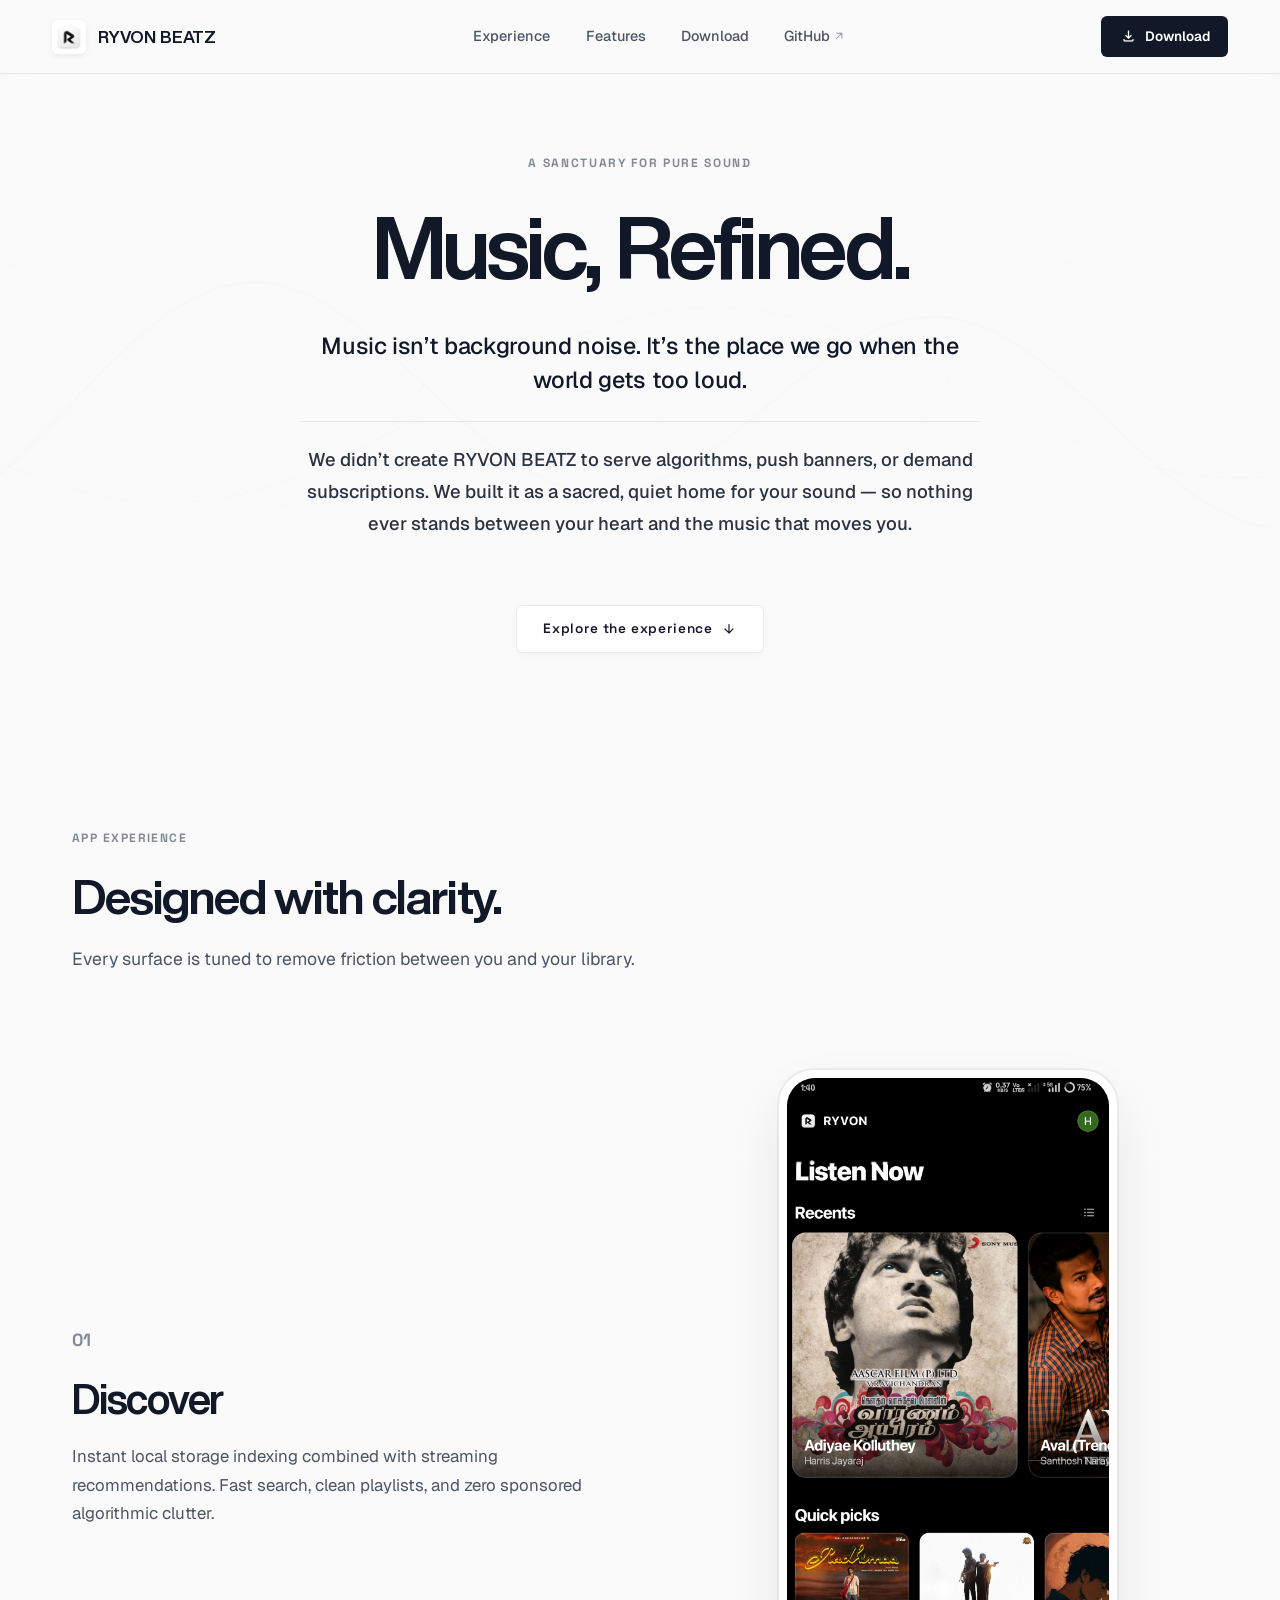
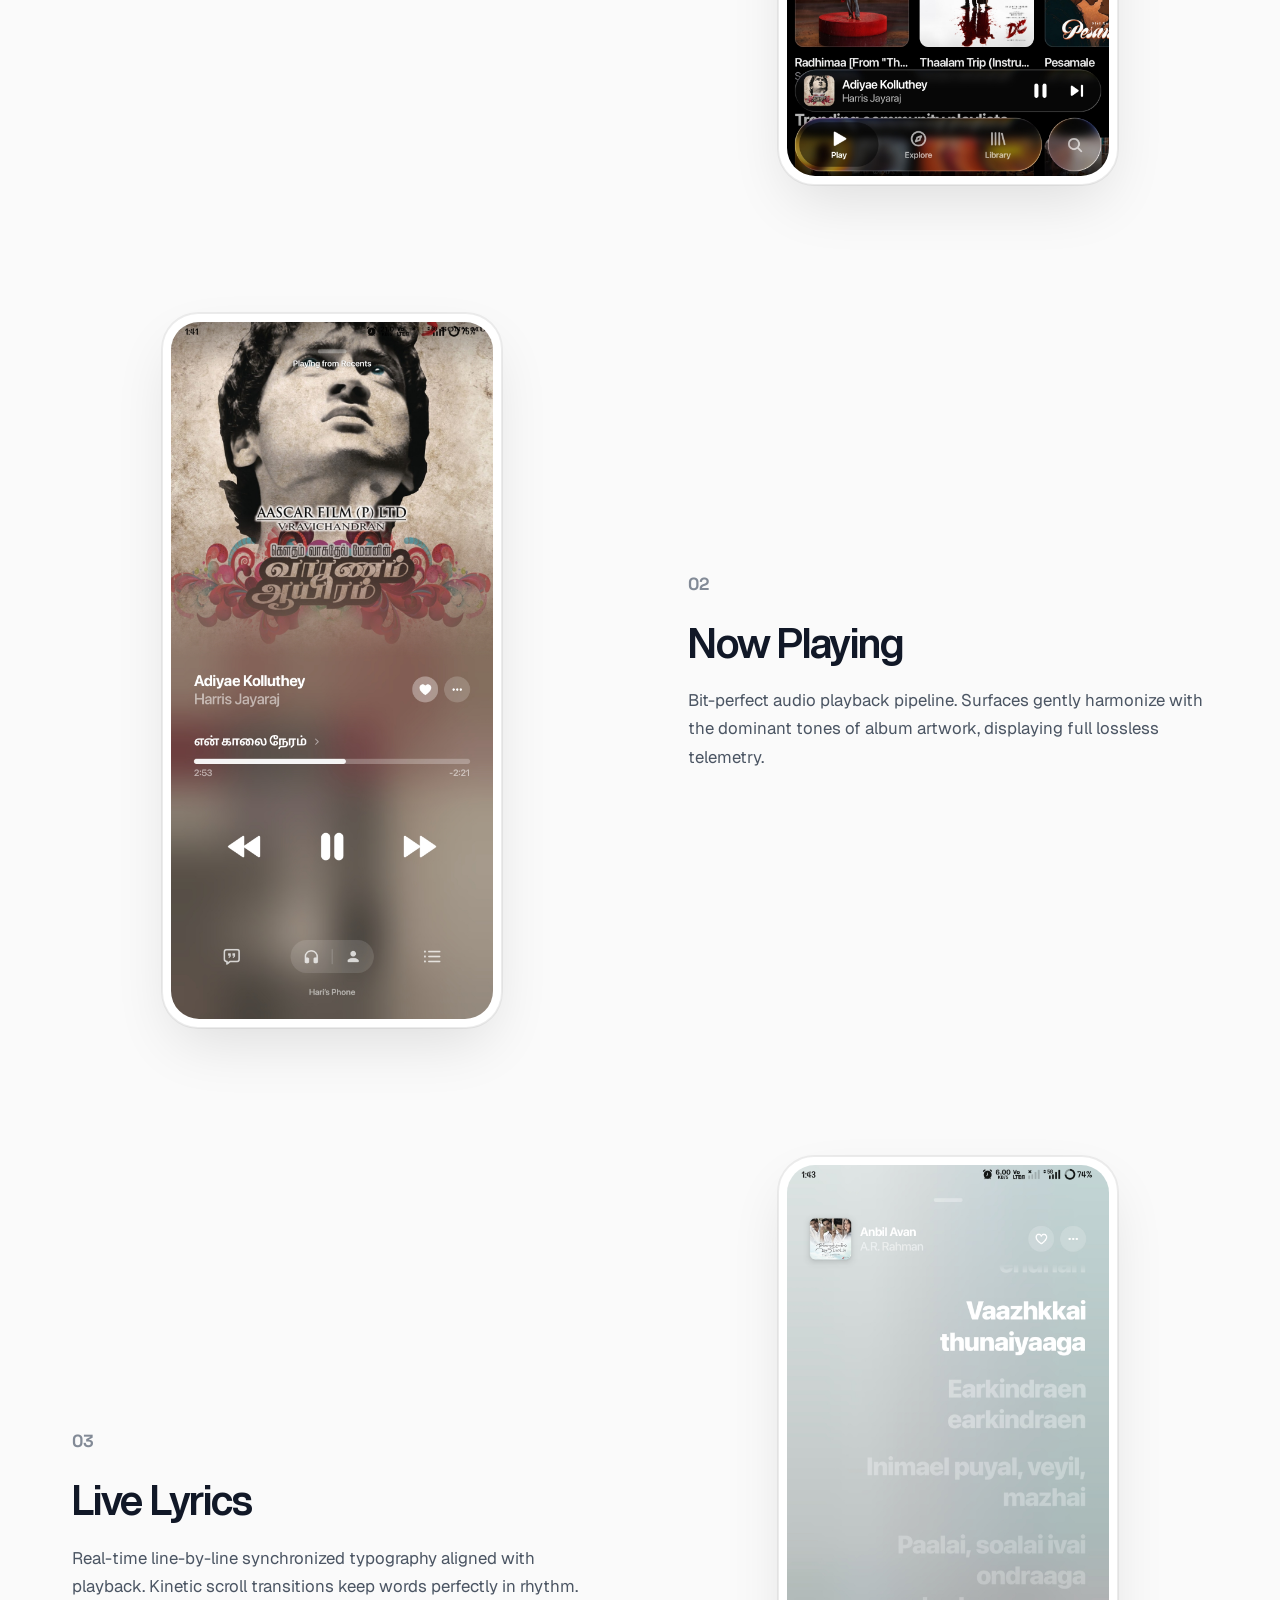
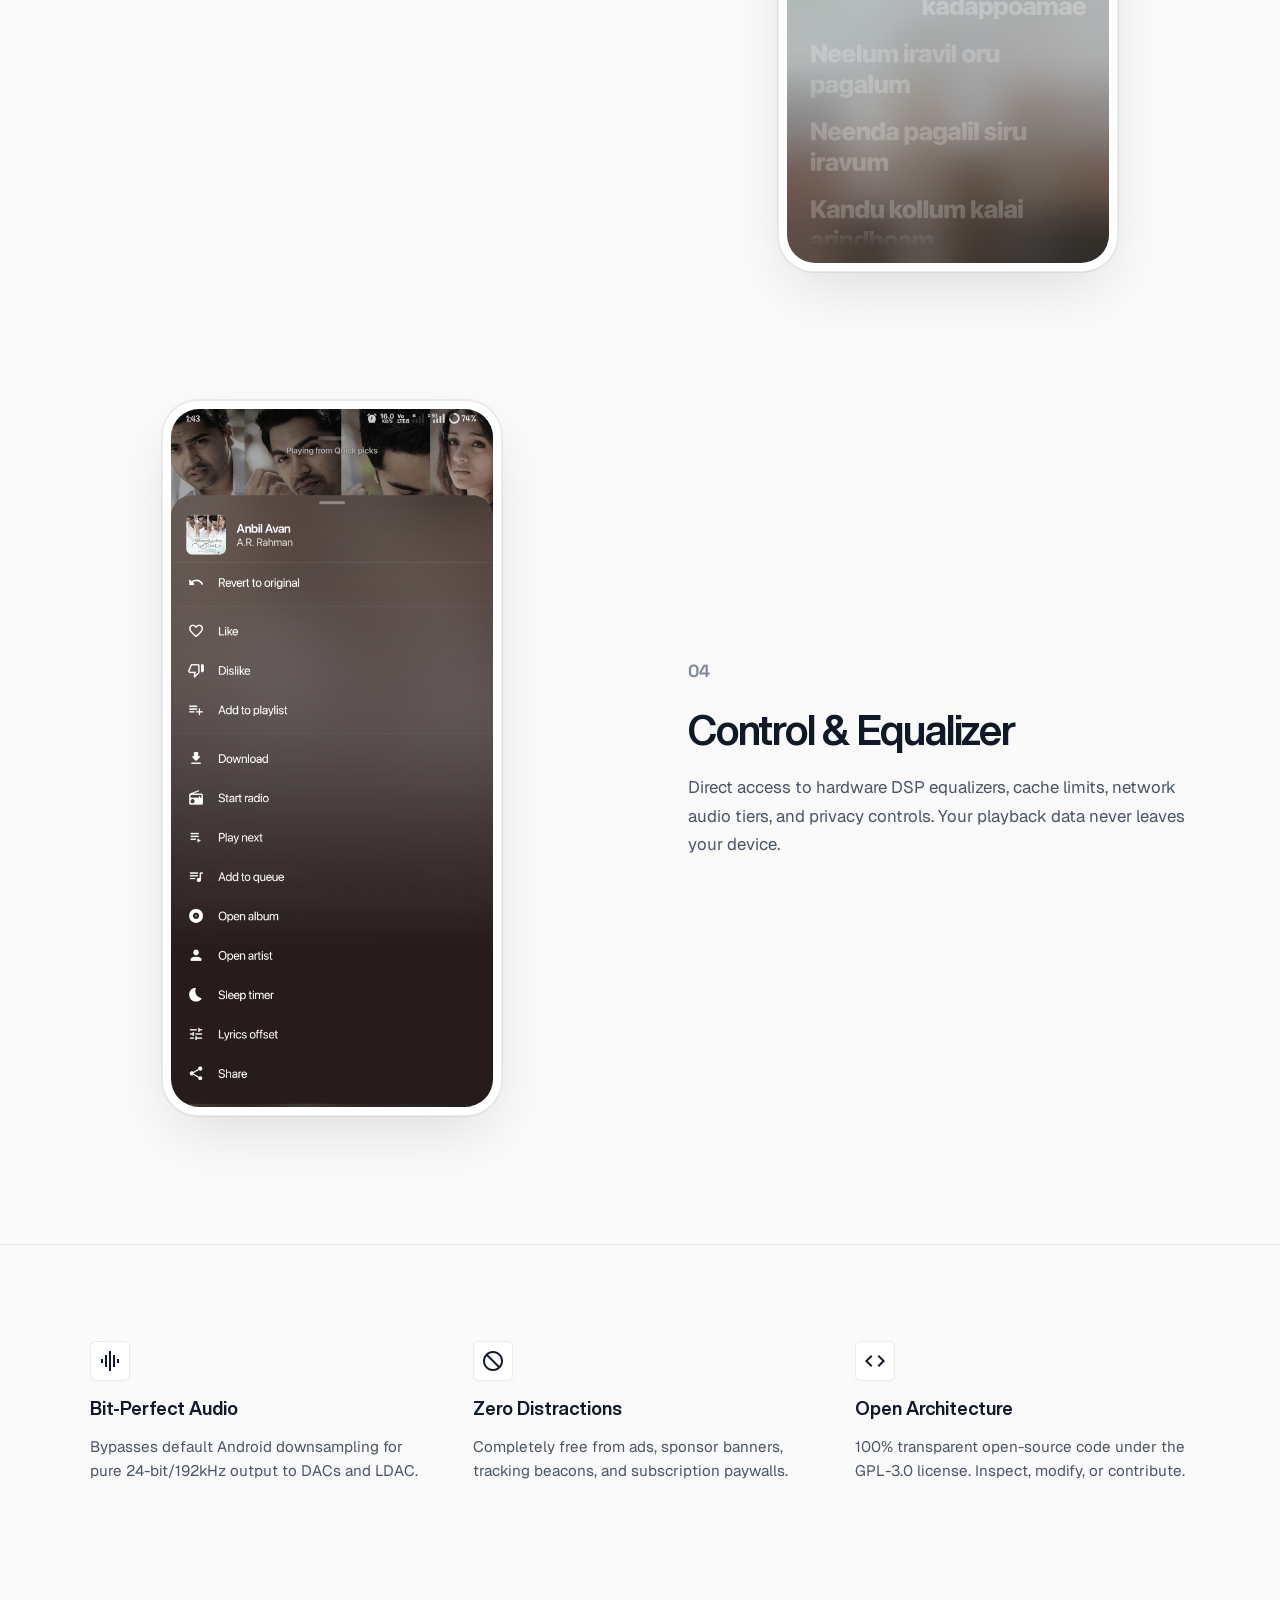
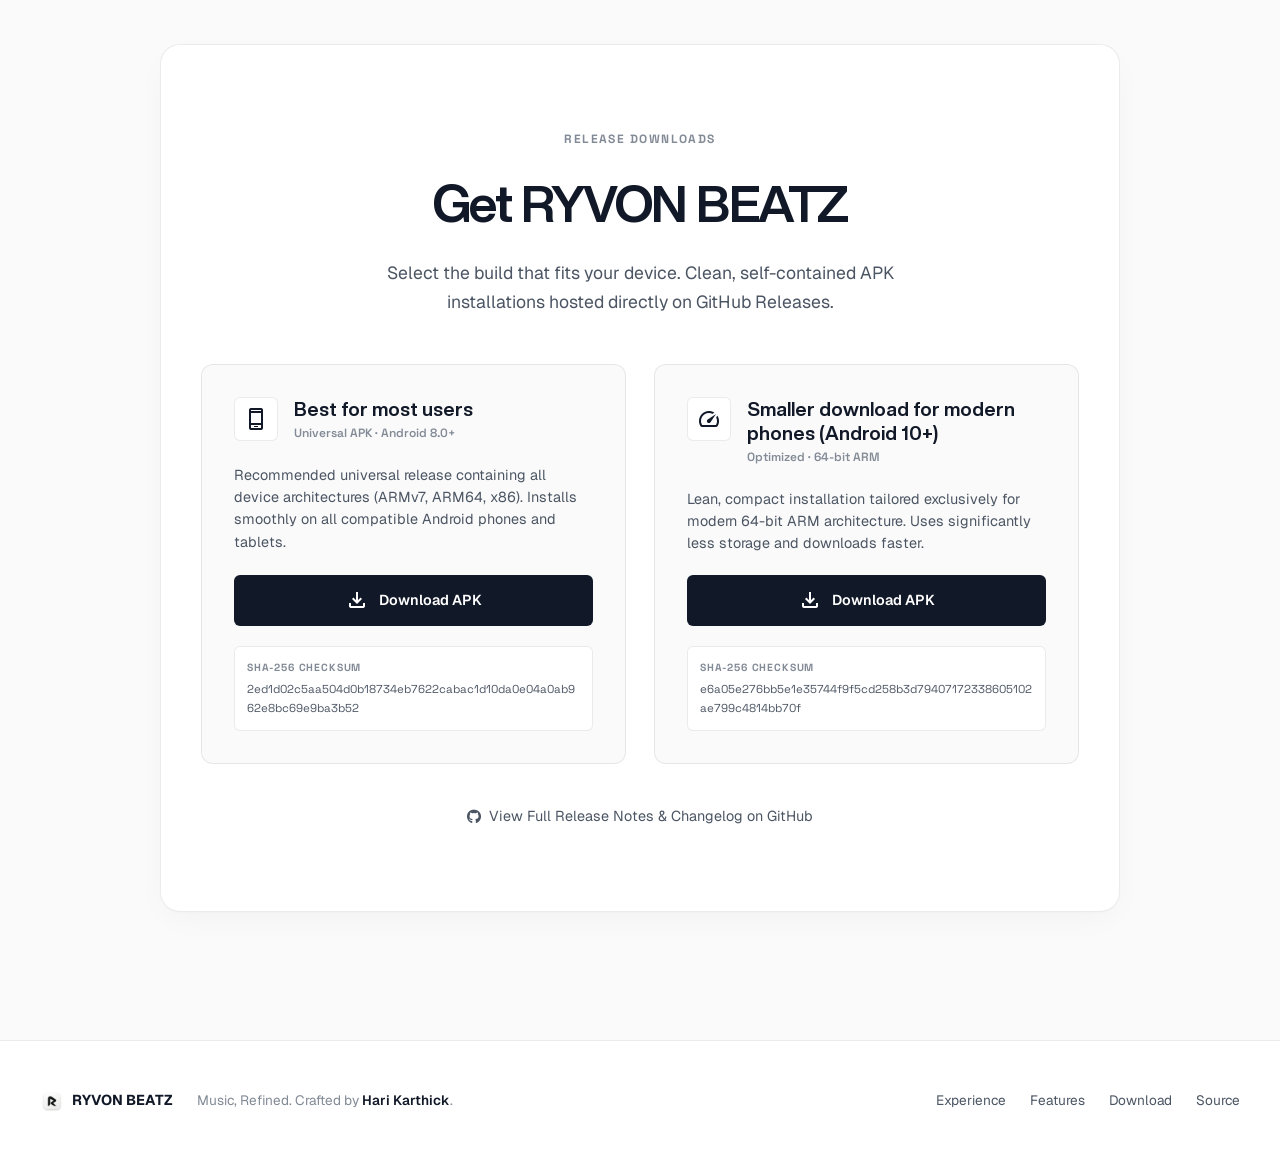
==== index.html @ 86014ed9 "feat: complete RYVON BEATZ landing page with light theme, 4-stage showcase, and dual download option" ====
<!DOCTYPE html>
<html lang="en" data-theme="light">

<head>
    <meta charset="UTF-8">
    <meta name="viewport" content="width=device-width, initial-scale=1.0, viewport-fit=cover">
    <title>RYVON BEATZ — Music, Refined. (Lossless Android Audio Player)</title>
    <meta name="description"
        content="RYVON BEATZ is an independent, uncompressed Android music player and third-party YouTube Music client built with bit-perfect fidelity, zero ads, and open-source architecture.">
    <meta name="keywords"
        content="RYVON BEATZ, Android Music Player, YouTube Music Client, Lossless Audio, FLAC 192kHz, Ad-Free Music, Open Source Music App, Independent Android APK">
    <meta name="author" content="Hari Karthick">
    <meta name="robots" content="index,follow">

    <!-- Open Graph / Facebook -->
    <meta property="og:type" content="website">
    <meta property="og:title" content="RYVON BEATZ — Music, Refined.">
    <meta property="og:description" content="Your sound. Your space. A better way to experience music on Android.">
    <meta property="og:image" content="logo.png">
    <meta property="og:url" content="https://luvoraweb.netlify.app/">
    <meta property="og:site_name" content="RYVON BEATZ">

    <!-- Twitter Card -->
    <meta name="twitter:card" content="summary_large_image">
    <meta name="twitter:title" content="RYVON BEATZ — Music, Refined.">
    <meta name="twitter:description" content="Independent Android music player and YouTube Music client. Pure audio fidelity.">
    <meta name="twitter:image" content="logo.png">

    <!-- Favicons -->
    <link rel="icon" type="image/x-icon" href="favicon.ico">
    <link rel="icon" type="image/png" sizes="64x64" href="favicon.png">
    <link rel="apple-touch-icon" href="logo.png">
    <link rel="canonical" href="https://luvoraweb.netlify.app/">

    <!-- Typography -->
    <link rel="preconnect" href="https://fonts.googleapis.com">
    <link rel="preconnect" href="https://fonts.gstatic.com" crossorigin>
    <link href="https://fonts.googleapis.com/css2?family=Geist:wght@300;400;500;600;700&family=Space+Grotesk:wght@500;600;700&family=Inter:wght@300;400;500;600;700&display=swap" rel="stylesheet">
    <link rel="stylesheet" href="https://fonts.googleapis.com/css2?family=Material+Symbols+Outlined:opsz,wght,FILL,GRAD@24,400,0,0" />
    <link rel="stylesheet" href="https://cdnjs.cloudflare.com/ajax/libs/font-awesome/6.5.1/css/all.min.css">

    <!-- Light Theme Stylesheet -->
    <link rel="stylesheet" href="style.css">
</head>

<body class="system-root light-mode">
    <!-- Ambient Light Wave Canvas -->
    <canvas id="ambientCanvas" class="ambient-canvas" aria-hidden="true"></canvas>

    <!-- Top Navigation Bar -->
    <header class="system-header" id="systemHeader">
        <div class="header-inner">
            <a href="#hero" class="brand-link" aria-label="RYVON BEATZ Home">
                <div class="brand-logo-wrap">
                    <img src="logo.png" alt="RYVON BEATZ" class="brand-logo" width="30" height="30">
                </div>
                <div class="brand-title-group">
                    <span class="brand-name">RYVON BEATZ</span>
                </div>
            </a>

            <!-- Primary Navigation Links -->
            <nav class="header-nav" aria-label="Primary Navigation">
                <a href="#experience" class="nav-link">Experience</a>
                <a href="#features" class="nav-link">Features</a>
                <a href="#download" class="nav-link">Download</a>
                <a href="https://github.com/harikarthick12/RYVON-BEATZ" target="_blank" rel="noopener noreferrer" class="nav-link external">
                    GitHub
                    <svg class="icon-ext" viewBox="0 0 12 12" fill="currentColor"><path d="M10.098 9.252H8.9v-5.21L2.846 10 2 9.154l6.054-5.957H2.846V2h7.252z"></path></svg>
                </a>
            </nav>

            <!-- Actions -->
            <div class="header-actions">
                <a href="#download" class="btn-header-download">
                    <span class="material-symbols-outlined cta-icon">download</span>
                    <span>Download</span>
                </a>
                <button type="button" class="mobile-menu-toggle" id="mobileMenuBtn" aria-label="Toggle menu">
                    <span class="bar top"></span>
                    <span class="bar bottom"></span>
                </button>
            </div>
        </div>

        <!-- Mobile Drawer -->
        <div class="mobile-drawer" id="mobileDrawer">
            <nav class="drawer-nav">
                <a href="#experience" class="drawer-link">Experience</a>
                <a href="#features" class="drawer-link">Features</a>
                <a href="#download" class="drawer-link">Download APK</a>
                <a href="https://github.com/harikarthick12/RYVON-BEATZ" target="_blank" rel="noopener" class="drawer-link">GitHub Source</a>
            </nav>
        </div>
    </header>

    <main id="mainContent">
        <!-- Spacious Hero Section: Heart-touching Tribute to Music -->
        <section class="hero-stage-section" id="hero">
            <div class="hero-stage-container">
                <span class="hero-category-label">A SANCTUARY FOR PURE SOUND</span>

                <h1 class="hero-headline">
                    Music, Refined.
                </h1>

                <div class="hero-poetry-wrapper">
                    <p class="hero-poetry-lead">
                        Music isn’t background noise. It’s the place we go when the world gets too loud.
                    </p>
                    <p class="hero-poetry-body highlight">
                        We didn’t create RYVON BEATZ to serve algorithms, push banners, or demand subscriptions. We built it as a sacred, quiet home for your sound — so nothing ever stands between your heart and the music that moves you.
                    </p>
                </div>

                <div class="hero-scroll-prompt">
                    <a href="#experience" class="hero-explore-link">
                        <span>Explore the experience</span>
                        <span class="material-symbols-outlined">arrow_downward</span>
                    </a>
                </div>
            </div>
        </section>

        <!-- 4 Process Stages: Spacious Editorial Showcase with 4 App Screenshots -->
        <section class="stages-section" id="experience">
            <div class="stages-header text-center">
                <span class="eyebrow-tag">APP EXPERIENCE</span>
                <h2 class="section-title">Designed with clarity.</h2>
                <p class="section-subtitle">Every surface is tuned to remove friction between you and your library.</p>
            </div>

            <div class="stages-container">
                <!-- Screen 1: Discover -->
                <article class="stage-block" id="stage-1">
                    <div class="stage-text-col">
                        <span class="stage-num">01</span>
                        <h3 class="stage-title">Discover</h3>
                        <p class="stage-desc">
                            Instant local storage indexing combined with streaming recommendations. Fast search, clean playlists, and zero sponsored algorithmic clutter.
                        </p>
                    </div>
                    <div class="stage-visual-col">
                        <div class="device-card-frame" data-tilt>
                            <div class="device-bezel">
                                <img src="screenshot1.jpg" alt="RYVON BEATZ Discover Screen" class="app-screenshot" loading="lazy">
                            </div>
                        </div>
                    </div>
                </article>

                <!-- Screen 2: Now Playing -->
                <article class="stage-block reverse" id="stage-2">
                    <div class="stage-text-col">
                        <span class="stage-num">02</span>
                        <h3 class="stage-title">Now Playing</h3>
                        <p class="stage-desc">
                            Bit-perfect audio playback pipeline. Surfaces gently harmonize with the dominant tones of album artwork, displaying full lossless telemetry.
                        </p>
                    </div>
                    <div class="stage-visual-col">
                        <div class="device-card-frame" data-tilt>
                            <div class="device-bezel">
                                <img src="screenshot2.jpg" alt="RYVON BEATZ Now Playing Screen" class="app-screenshot" loading="lazy">
                            </div>
                        </div>
                    </div>
                </article>

                <!-- Screen 3: Synchronized Lyrics -->
                <article class="stage-block" id="stage-3">
                    <div class="stage-text-col">
                        <span class="stage-num">03</span>
                        <h3 class="stage-title">Live Lyrics</h3>
                        <p class="stage-desc">
                            Real-time line-by-line synchronized typography aligned with playback. Kinetic scroll transitions keep words perfectly in rhythm.
                        </p>
                    </div>
                    <div class="stage-visual-col">
                        <div class="device-card-frame" data-tilt>
                            <div class="device-bezel">
                                <img src="screenshot3.jpg" alt="RYVON BEATZ Synchronized Lyrics Screen" class="app-screenshot" loading="lazy">
                            </div>
                        </div>
                    </div>
                </article>

                <!-- Screen 4: DSP & Settings -->
                <article class="stage-block reverse" id="stage-4">
                    <div class="stage-text-col">
                        <span class="stage-num">04</span>
                        <h3 class="stage-title">Control & Equalizer</h3>
                        <p class="stage-desc">
                            Direct access to hardware DSP equalizers, cache limits, network audio tiers, and privacy controls. Your playback data never leaves your device.
                        </p>
                    </div>
                    <div class="stage-visual-col">
                        <div class="device-card-frame" data-tilt>
                            <div class="device-bezel">
                                <img src="screenshot4.jpg" alt="RYVON BEATZ Settings Screen" class="app-screenshot" loading="lazy">
                            </div>
                        </div>
                    </div>
                </article>
            </div>
        </section>

        <!-- Clean Feature Grid -->
        <section class="features-section" id="features">
            <div class="section-container">
                <div class="features-grid">
                    <div class="feature-card">
                        <div class="feature-icon"><span class="material-symbols-outlined">graphic_eq</span></div>
                        <h4>Bit-Perfect Audio</h4>
                        <p>Bypasses default Android downsampling for pure 24-bit/192kHz output to DACs and LDAC.</p>
                    </div>
                    <div class="feature-card">
                        <div class="feature-icon"><span class="material-symbols-outlined">block</span></div>
                        <h4>Zero Distractions</h4>
                        <p>Completely free from ads, sponsor banners, tracking beacons, and subscription paywalls.</p>
                    </div>
                    <div class="feature-card">
                        <div class="feature-icon"><span class="material-symbols-outlined">code</span></div>
                        <h4>Open Architecture</h4>
                        <p>100% transparent open-source code under the GPL-3.0 license. Inspect, modify, or contribute.</p>
                    </div>
                </div>
            </div>
        </section>

        <!-- Dedicated Download Section with 2 Targeted Buttons & Visible Direct Links -->
        <section class="download-section" id="download">
            <div class="section-container">
                <div class="download-box">
                    <span class="download-tag">RELEASE DOWNLOADS</span>
                    <h2 class="download-title">Get RYVON BEATZ</h2>
                    <p class="download-sub">
                        Select the build that fits your device. Clean, self-contained APK installations hosted directly on GitHub Releases.
                    </p>

                    <!-- 2 Distinct Download Options -->
                    <div class="download-options-grid">
                        <!-- Option 1: Best for most users -->
                        <div class="download-card-option" id="download-best">
                            <div class="option-header">
                                <div class="option-icon">
                                    <span class="material-symbols-outlined">phone_android</span>
                                </div>
                                <div class="option-title-group">
                                    <h3 class="option-name">Best for most users</h3>
                                    <span class="option-spec">Universal APK · Android 8.0+</span>
                                </div>
                            </div>
                            <p class="option-desc">
                                Recommended universal release containing all device architectures (ARMv7, ARM64, x86). Installs smoothly on all compatible Android phones and tablets.
                            </p>
                            <div class="option-action">
                                <a href="https://github.com/harikarthick12/RYVON-BEATZ/releases/download/v1.6.0/RYVON-BEATZ-v1.6.0-universal.apk" class="btn-action-primary" target="_blank" rel="noopener">
                                    <span class="material-symbols-outlined">download</span>
                                    <span>Download APK</span>
                                </a>
                            </div>

                            <div class="sha-box">
                                <span class="sha-label">SHA-256 Checksum</span>
                                <code class="sha-code">2ed1d02c5aa504d0b18734eb7622cabac1d10da0e04a0ab962e8bc69e9ba3b52</code>
                            </div>
                        </div>

                        <!-- Option 2: Smaller download for modern phones -->
                        <div class="download-card-option" id="download-modern">
                            <div class="option-header">
                                <div class="option-icon">
                                    <span class="material-symbols-outlined">speed</span>
                                </div>
                                <div class="option-title-group">
                                    <h3 class="option-name">Smaller download for modern phones (Android 10+)</h3>
                                    <span class="option-spec">Optimized · 64-bit ARM</span>
                                </div>
                            </div>
                            <p class="option-desc">
                                Lean, compact installation tailored exclusively for modern 64-bit ARM architecture. Uses significantly less storage and downloads faster.
                            </p>
                            <div class="option-action">
                                <a href="https://github.com/harikarthick12/RYVON-BEATZ/releases/download/v1.6.0/RYVON-BEATZ-v1.6.0-arm64-v8a.apk" class="btn-action-primary" target="_blank" rel="noopener">
                                    <span class="material-symbols-outlined">download</span>
                                    <span>Download APK</span>
                                </a>
                            </div>

                            <div class="sha-box">
                                <span class="sha-label">SHA-256 Checksum</span>
                                <code class="sha-code">e6a05e276bb5e1e35744f9f5cd258b3d79407172338605102ae799c4814bb70f</code>
                            </div>
                        </div>
                    </div>

                    <div class="download-footer-links">
                        <a href="https://github.com/harikarthick12/RYVON-BEATZ/releases" target="_blank" rel="noopener" class="release-notes-link">
                            <i class="fab fa-github"></i>
                            <span>View Full Release Notes & Changelog on GitHub</span>
                        </a>
                    </div>
                </div>
            </div>
        </section>
    </main>

    <!-- Clean Light Footer -->
    <footer class="system-footer">
        <div class="footer-inner">
            <div class="footer-left">
                <div class="footer-logo">
                    <img src="logo.png" alt="RYVON BEATZ" width="24" height="24">
                    <span>RYVON BEATZ</span>
                </div>
                <p class="footer-copy">Music, Refined. Crafted by <a href="https://harikarthickssportfolio.netlify.app/" target="_blank" rel="noopener">Hari Karthick</a>.</p>
            </div>
            <div class="footer-right">
                <a href="#experience">Experience</a>
                <a href="#features">Features</a>
                <a href="#download">Download</a>
                <a href="https://github.com/harikarthick12/RYVON-BEATZ" target="_blank" rel="noopener">Source</a>
            </div>
        </div>
    </footer>

    <!-- Script -->
    <script src="script.js"></script>
</body>

</html>
---- style.css ----
/* ==========================================================================
   RYVON BEATZ — Sleek, Spacious & Lightweight Light Theme
   Minimalist Audio Aesthetics, Generous Whitespace, No Pill Badges
   ========================================================================== */

/* --- Custom Font Faces --- */
@font-face {
    font-family: 'Helvetica Now Display';
    src: url('fonts/helvetica-now-display-400.Cte0Ds4x.woff2') format('woff2');
    font-weight: 400;
    font-style: normal;
    font-display: swap;
}

@font-face {
    font-family: 'Helvetica Now Display';
    src: url('fonts/helvetica-now-display-700.BGYpzFMi.woff2') format('woff2');
    font-weight: 700;
    font-style: normal;
    font-display: swap;
}

/* --- Design Tokens: Light & Spacious --- */
:root {
    --bg: #fafafa;
    --bg-surface: #ffffff;
    --border: rgba(0, 0, 0, 0.08);
    --border-hover: rgba(0, 0, 0, 0.2);
    --text-primary: #111827;
    --text-secondary: #4b5563;
    --text-tertiary: #828a96;
    --accent: #111827;
    --accent-blue: #2563eb;
    --radius-sm: 6px;
    --radius-md: 12px;
    --radius-lg: 20px;
    --radius-phone: 36px;
    --font-display: 'Helvetica Now Display', 'Geist', -apple-system, sans-serif;
    --font-body: 'Geist', 'Inter', -apple-system, sans-serif;
    --font-mono: 'Space Grotesk', monospace;
    --header-height: 74px;
    --shadow-subtle: 0 10px 36px -10px rgba(0, 0, 0, 0.05), 0 1px 3px rgba(0, 0, 0, 0.02);
    --shadow-card: 0 4px 20px rgba(0, 0, 0, 0.04);
    --shadow-device: 0 24px 60px -12px rgba(0, 0, 0, 0.12), 0 0 0 1px rgba(0, 0, 0, 0.06);
    --transition: all 0.25s cubic-bezier(0.16, 1, 0.3, 1);
}

/* --- Reset --- */
*, *::before, *::after {
    margin: 0;
    padding: 0;
    box-sizing: border-box;
}

html {
    scroll-behavior: smooth;
    font-size: 16px;
    background-color: var(--bg);
    color: var(--text-primary);
    -webkit-font-smoothing: antialiased;
}

body.system-root.light-mode {
    font-family: var(--font-body);
    background-color: var(--bg);
    color: var(--text-primary);
    line-height: 1.65;
    overflow-x: hidden;
    position: relative;
    min-height: 100vh;
}

/* --- Ambient Audio Wave Canvas --- */
.ambient-canvas {
    position: fixed;
    top: 0;
    left: 0;
    width: 100vw;
    height: 100vh;
    pointer-events: none;
    z-index: 0;
    opacity: 0.45;
}

/* --- Navigation Header --- */
.system-header {
    position: fixed;
    top: 0;
    left: 0;
    right: 0;
    height: var(--header-height);
    background: rgba(250, 250, 250, 0.85);
    backdrop-filter: blur(20px);
    -webkit-backdrop-filter: blur(20px);
    border-bottom: 1px solid var(--border);
    z-index: 1000;
    transition: var(--transition);
}

.system-header.scrolled {
    background: rgba(255, 255, 255, 0.96);
    box-shadow: 0 4px 16px rgba(0, 0, 0, 0.03);
}

.header-inner {
    max-width: 1240px;
    margin: 0 auto;
    height: 100%;
    padding: 0 2rem;
    display: flex;
    align-items: center;
    justify-content: space-between;
}

.brand-link {
    display: flex;
    align-items: center;
    gap: 0.75rem;
    text-decoration: none;
    color: var(--text-primary);
}

.brand-logo-wrap {
    width: 34px;
    height: 34px;
    border-radius: var(--radius-sm);
    overflow: hidden;
    background: #ffffff;
    box-shadow: 0 2px 6px rgba(0, 0, 0, 0.08);
    display: flex;
    align-items: center;
    justify-content: center;
}

.brand-logo {
    object-fit: cover;
}

.brand-title-group {
    display: flex;
    align-items: baseline;
    gap: 0.4rem;
}

.brand-name {
    font-family: var(--font-display);
    font-size: 1.05rem;
    font-weight: 700;
    letter-spacing: -0.01em;
    color: var(--text-primary);
}

.brand-edition {
    font-family: var(--font-mono);
    font-size: 0.7rem;
    color: var(--text-tertiary);
    font-weight: 600;
}

.header-nav {
    display: none;
    align-items: center;
    gap: 2.2rem;
}

@media (min-width: 768px) {
    .header-nav {
        display: flex;
    }
}

.nav-link {
    font-size: 0.9rem;
    font-weight: 500;
    color: var(--text-secondary);
    text-decoration: none;
    transition: color 0.2s ease;
    display: inline-flex;
    align-items: center;
    gap: 0.25rem;
}

.nav-link:hover {
    color: var(--text-primary);
}

.nav-link .icon-ext {
    width: 10px;
    height: 10px;
    opacity: 0.6;
}

.header-actions {
    display: flex;
    align-items: center;
    gap: 1rem;
}

/* Non-pill header download button */
.btn-header-download {
    display: inline-flex;
    align-items: center;
    gap: 0.5rem;
    background: var(--text-primary);
    color: #ffffff;
    text-decoration: none;
    font-size: 0.85rem;
    font-weight: 600;
    padding: 0.6rem 1.15rem;
    border-radius: var(--radius-sm);
    transition: var(--transition);
}

.btn-header-download:hover {
    background: #000000;
    transform: translateY(-1px);
    box-shadow: 0 4px 12px rgba(0, 0, 0, 0.12);
}

.cta-icon {
    font-size: 17px;
}

.mobile-menu-toggle {
    display: flex;
    flex-direction: column;
    justify-content: center;
    gap: 5px;
    width: 36px;
    height: 36px;
    background: transparent;
    border: 1px solid var(--border);
    border-radius: var(--radius-sm);
    cursor: pointer;
    padding: 8px;
}

@media (min-width: 768px) {
    .mobile-menu-toggle {
        display: none;
    }
}

.mobile-menu-toggle .bar {
    width: 100%;
    height: 1.5px;
    background: var(--text-primary);
    transition: transform 0.3s ease, opacity 0.3s ease;
}

.mobile-drawer {
    position: fixed;
    top: var(--header-height);
    left: 0;
    right: 0;
    background: rgba(255, 255, 255, 0.98);
    backdrop-filter: blur(20px);
    border-bottom: 1px solid var(--border);
    padding: 1.5rem 2rem;
    transform: translateY(-100%);
    opacity: 0;
    pointer-events: none;
    transition: transform 0.35s ease, opacity 0.25s ease;
    z-index: 999;
}

.mobile-drawer.open {
    transform: translateY(0);
    opacity: 1;
    pointer-events: auto;
}

.drawer-nav {
    display: flex;
    flex-direction: column;
    gap: 1rem;
}

.drawer-link {
    font-size: 1.1rem;
    font-weight: 600;
    color: var(--text-primary);
    text-decoration: none;
    padding: 0.5rem 0;
}

/* --- Hero Section: Spacious & Clean (No Pill Badges) --- */
.hero-stage-section {
    position: relative;
    z-index: 1;
    min-height: 82vh;
    display: flex;
    align-items: center;
    justify-content: center;
    text-align: center;
    padding: calc(var(--header-height) + 5rem) 2rem 6rem;
}

.hero-stage-container {
    max-width: 860px;
    margin: 0 auto;
    display: flex;
    flex-direction: column;
    align-items: center;
    gap: 1.75rem;
}

/* Clean, non-pill text category label */
.hero-category-label {
    font-family: var(--font-mono);
    font-size: 0.75rem;
    font-weight: 700;
    letter-spacing: 0.14em;
    color: var(--text-tertiary);
    text-transform: uppercase;
}

.hero-headline {
    font-family: var(--font-display);
    font-size: clamp(3.2rem, 7.5vw, 5.4rem);
    font-weight: 700;
    letter-spacing: -0.04em;
    line-height: 1.05;
    color: var(--text-primary);
}

/* Hero Heart-touching Poetry & Editorial Styling */
.hero-poetry-wrapper {
    max-width: 680px;
    display: flex;
    flex-direction: column;
    gap: 1.4rem;
    margin: 0.5rem auto 1rem;
    text-align: center;
}

.hero-poetry-lead {
    font-size: clamp(1.2rem, 2.3vw, 1.45rem);
    font-weight: 500;
    line-height: 1.5;
    color: var(--text-primary);
    letter-spacing: -0.015em;
}

.hero-poetry-body {
    font-size: clamp(1.02rem, 1.8vw, 1.15rem);
    font-weight: 400;
    line-height: 1.75;
    color: var(--text-secondary);
}

.hero-poetry-body.highlight {
    color: #2b3240;
    font-weight: 500;
    border-top: 1px solid var(--border);
    padding-top: 1.4rem;
}

.hero-scroll-prompt {
    margin-top: 1.25rem;
}

.hero-explore-link {
    display: inline-flex;
    align-items: center;
    gap: 0.5rem;
    font-family: var(--font-mono);
    font-size: 0.85rem;
    font-weight: 600;
    letter-spacing: 0.06em;
    color: var(--text-primary);
    text-decoration: none;
    padding: 0.75rem 1.6rem;
    border: 1px solid var(--border);
    border-radius: var(--radius-sm);
    background: #ffffff;
    box-shadow: 0 2px 8px rgba(0, 0, 0, 0.03);
    transition: var(--transition);
}

.hero-explore-link:hover {
    border-color: var(--border-hover);
    transform: translateY(-2px);
    box-shadow: 0 6px 18px rgba(0, 0, 0, 0.06);
}

.hero-explore-link .material-symbols-outlined {
    font-size: 16px;
    transition: transform 0.25s ease;
}

.hero-explore-link:hover .material-symbols-outlined {
    transform: translateY(3px);
}

/* --- 4 Stages Section: Spacious & Clean (No Chips/Pills) --- */
.stages-section {
    position: relative;
    z-index: 1;
    padding: 5rem 2rem 8rem;
    max-width: 1200px;
    margin: 0 auto;
}

.stages-header {
    margin-bottom: 6rem;
}

.eyebrow-tag {
    font-family: var(--font-mono);
    font-size: 0.75rem;
    font-weight: 700;
    letter-spacing: 0.12em;
    color: var(--text-tertiary);
    text-transform: uppercase;
    display: block;
    margin-bottom: 0.5rem;
}

.section-title {
    font-family: var(--font-display);
    font-size: clamp(2rem, 4vw, 3rem);
    font-weight: 700;
    letter-spacing: -0.03em;
    color: var(--text-primary);
}

.section-subtitle {
    font-size: 1.1rem;
    color: var(--text-secondary);
    margin-top: 0.5rem;
}

.stages-container {
    display: flex;
    flex-direction: column;
    gap: 8rem;
}

.stage-block {
    display: grid;
    grid-template-columns: 1fr;
    gap: 3.5rem;
    align-items: center;
}

@media (min-width: 860px) {
    .stage-block {
        grid-template-columns: 1fr 1fr;
        gap: 6rem;
    }

    .stage-block.reverse .stage-text-col {
        order: 2;
    }
    .stage-block.reverse .stage-visual-col {
        order: 1;
    }
}

.stage-text-col {
    display: flex;
    flex-direction: column;
    gap: 1.25rem;
}

.stage-num {
    font-family: var(--font-mono);
    font-size: 1.1rem;
    font-weight: 700;
    color: var(--text-tertiary);
}

.stage-title {
    font-family: var(--font-display);
    font-size: clamp(2rem, 3.2vw, 2.6rem);
    font-weight: 700;
    letter-spacing: -0.03em;
    color: var(--text-primary);
    line-height: 1.15;
}

.stage-desc {
    font-size: 1.05rem;
    line-height: 1.7;
    color: var(--text-secondary);
}

/* Device Mockup */
.stage-visual-col {
    display: flex;
    justify-content: center;
}

.device-card-frame {
    width: 100%;
    max-width: 340px;
    transition: transform 0.35s ease;
}

.device-card-frame:hover {
    transform: translateY(-4px);
}

.device-bezel {
    background: #ffffff;
    border: 1px solid rgba(0, 0, 0, 0.08);
    border-radius: var(--radius-phone);
    padding: 8px;
    box-shadow: var(--shadow-device);
    overflow: hidden;
}

.app-screenshot {
    width: 100%;
    height: auto;
    aspect-ratio: 9 / 19.5;
    object-fit: cover;
    display: block;
    border-radius: calc(var(--radius-phone) - 8px);
}

/* --- Features Section --- */
.features-section {
    position: relative;
    z-index: 1;
    padding: 6rem 2rem;
    border-top: 1px solid var(--border);
}

.section-container {
    max-width: 1100px;
    margin: 0 auto;
}

.features-grid {
    display: grid;
    grid-template-columns: 1fr;
    gap: 2rem;
}

@media (min-width: 768px) {
    .features-grid {
        grid-template-columns: repeat(3, 1fr);
        gap: 3rem;
    }
}

.feature-card {
    display: flex;
    flex-direction: column;
    gap: 0.75rem;
}

.feature-icon {
    width: 40px;
    height: 40px;
    border-radius: var(--radius-sm);
    background: #ffffff;
    border: 1px solid var(--border);
    display: flex;
    align-items: center;
    justify-content: center;
    color: var(--text-primary);
    box-shadow: 0 2px 6px rgba(0, 0, 0, 0.02);
}

.feature-card h4 {
    font-family: var(--font-display);
    font-size: 1.15rem;
    font-weight: 700;
    color: var(--text-primary);
}

.feature-card p {
    font-size: 0.95rem;
    color: var(--text-secondary);
    line-height: 1.6;
}

/* --- Dedicated Download Section with 2 Targeted Options --- */
.download-section {
    position: relative;
    z-index: 1;
    padding: 4rem 2rem 8rem;
}

.download-box {
    background: #ffffff;
    border: 1px solid var(--border);
    border-radius: var(--radius-lg);
    padding: 5rem 2.5rem;
    text-align: center;
    box-shadow: var(--shadow-subtle);
    max-width: 960px;
    margin: 0 auto;
}

.download-tag {
    font-family: var(--font-mono);
    font-size: 0.75rem;
    font-weight: 700;
    letter-spacing: 0.12em;
    color: var(--text-tertiary);
    margin-bottom: 0.75rem;
    display: inline-block;
}

.download-title {
    font-family: var(--font-display);
    font-size: clamp(2.2rem, 4.5vw, 3.2rem);
    font-weight: 700;
    letter-spacing: -0.03em;
    color: var(--text-primary);
}

.download-sub {
    font-size: 1.1rem;
    color: var(--text-secondary);
    margin: 0.75rem auto 3rem;
    max-width: 580px;
}

/* 2 Download Cards Grid */
.download-options-grid {
    display: grid;
    grid-template-columns: 1fr;
    gap: 1.75rem;
    text-align: left;
    margin-bottom: 2.5rem;
}

@media (min-width: 768px) {
    .download-options-grid {
        grid-template-columns: 1fr 1fr;
    }
}

.download-card-option {
    background: #fafafa;
    border: 1px solid var(--border);
    border-radius: var(--radius-md);
    padding: 2rem;
    display: flex;
    flex-direction: column;
    gap: 1.25rem;
    transition: var(--transition);
}

.download-card-option:hover {
    border-color: var(--border-hover);
    box-shadow: var(--shadow-card);
    transform: translateY(-2px);
}

.option-header {
    display: flex;
    align-items: flex-start;
    gap: 1rem;
}

.option-icon {
    width: 44px;
    height: 44px;
    background: #ffffff;
    border: 1px solid var(--border);
    border-radius: var(--radius-sm);
    display: flex;
    align-items: center;
    justify-content: center;
    flex-shrink: 0;
    color: var(--text-primary);
}

.option-title-group {
    display: flex;
    flex-direction: column;
    gap: 0.2rem;
}

.option-name {
    font-family: var(--font-display);
    font-size: 1.2rem;
    font-weight: 700;
    color: var(--text-primary);
    line-height: 1.25;
}

.option-spec {
    font-family: var(--font-mono);
    font-size: 0.75rem;
    color: var(--text-tertiary);
    font-weight: 600;
}

.option-desc {
    font-size: 0.9rem;
    color: var(--text-secondary);
    line-height: 1.55;
}

.option-action {
    margin-top: auto;
}

.btn-action-primary {
    display: flex;
    align-items: center;
    justify-content: center;
    gap: 0.6rem;
    background: var(--text-primary);
    color: #ffffff;
    text-decoration: none;
    font-size: 0.9rem;
    font-weight: 600;
    padding: 0.85rem 1.5rem;
    border-radius: var(--radius-sm);
    transition: var(--transition);
    width: 100%;
}

.btn-action-primary:hover {
    background: #000000;
    box-shadow: 0 4px 14px rgba(0, 0, 0, 0.15);
}

/* Direct Download Link visible below button */
.direct-link-container {
    background: #ffffff;
    border: 1px solid var(--border);
    border-radius: var(--radius-sm);
    padding: 0.75rem;
    display: flex;
    flex-direction: column;
    gap: 0.25rem;
}

.direct-link-label {
    font-family: var(--font-mono);
    font-size: 0.65rem;
    font-weight: 700;
    letter-spacing: 0.08em;
    text-transform: uppercase;
    color: var(--text-tertiary);
}

.direct-link-url {
    font-family: var(--font-mono);
    font-size: 0.72rem;
    color: var(--accent-blue);
    text-decoration: none;
    word-break: break-all;
    line-height: 1.4;
    transition: color 0.2s ease;
}

.direct-link-url:hover {
    text-decoration: underline;
    color: #1d4ed8;
}

/* SHA Box */
.sha-box {
    background: #ffffff;
    border: 1px solid var(--border);
    border-radius: var(--radius-sm);
    padding: 0.75rem;
    display: flex;
    flex-direction: column;
    gap: 0.25rem;
}

.sha-label {
    font-family: var(--font-mono);
    font-size: 0.65rem;
    font-weight: 700;
    letter-spacing: 0.08em;
    text-transform: uppercase;
    color: var(--text-tertiary);
}

.sha-code {
    font-family: var(--font-mono);
    font-size: 0.72rem;
    color: var(--text-secondary);
    word-break: break-all;
    user-select: all;
    background: transparent;
}

.download-footer-links {
    margin-top: 1rem;
}

.release-notes-link {
    display: inline-flex;
    align-items: center;
    gap: 0.5rem;
    font-size: 0.9rem;
    color: var(--text-secondary);
    text-decoration: none;
    transition: color 0.2s ease;
}

.release-notes-link:hover {
    color: var(--text-primary);
    text-decoration: underline;
}

/* --- Footer --- */
.system-footer {
    position: relative;
    z-index: 1;
    border-top: 1px solid var(--border);
    background: #ffffff;
    padding: 3rem 2rem;
}

.footer-inner {
    max-width: 1200px;
    margin: 0 auto;
    display: flex;
    flex-wrap: wrap;
    align-items: center;
    justify-content: space-between;
    gap: 1.5rem;
}

.footer-left {
    display: flex;
    align-items: center;
    gap: 1.5rem;
}

.footer-logo {
    display: flex;
    align-items: center;
    gap: 0.5rem;
    font-weight: 700;
    font-size: 0.9rem;
}

.footer-copy {
    font-size: 0.85rem;
    color: var(--text-tertiary);
}

.footer-copy a {
    color: var(--text-primary);
    text-decoration: none;
    font-weight: 600;
}

.footer-right {
    display: flex;
    gap: 1.5rem;
}

.footer-right a {
    color: var(--text-secondary);
    text-decoration: none;
    font-size: 0.85rem;
    transition: color 0.2s ease;
}

.footer-right a:hover {
    color: var(--text-primary);
}
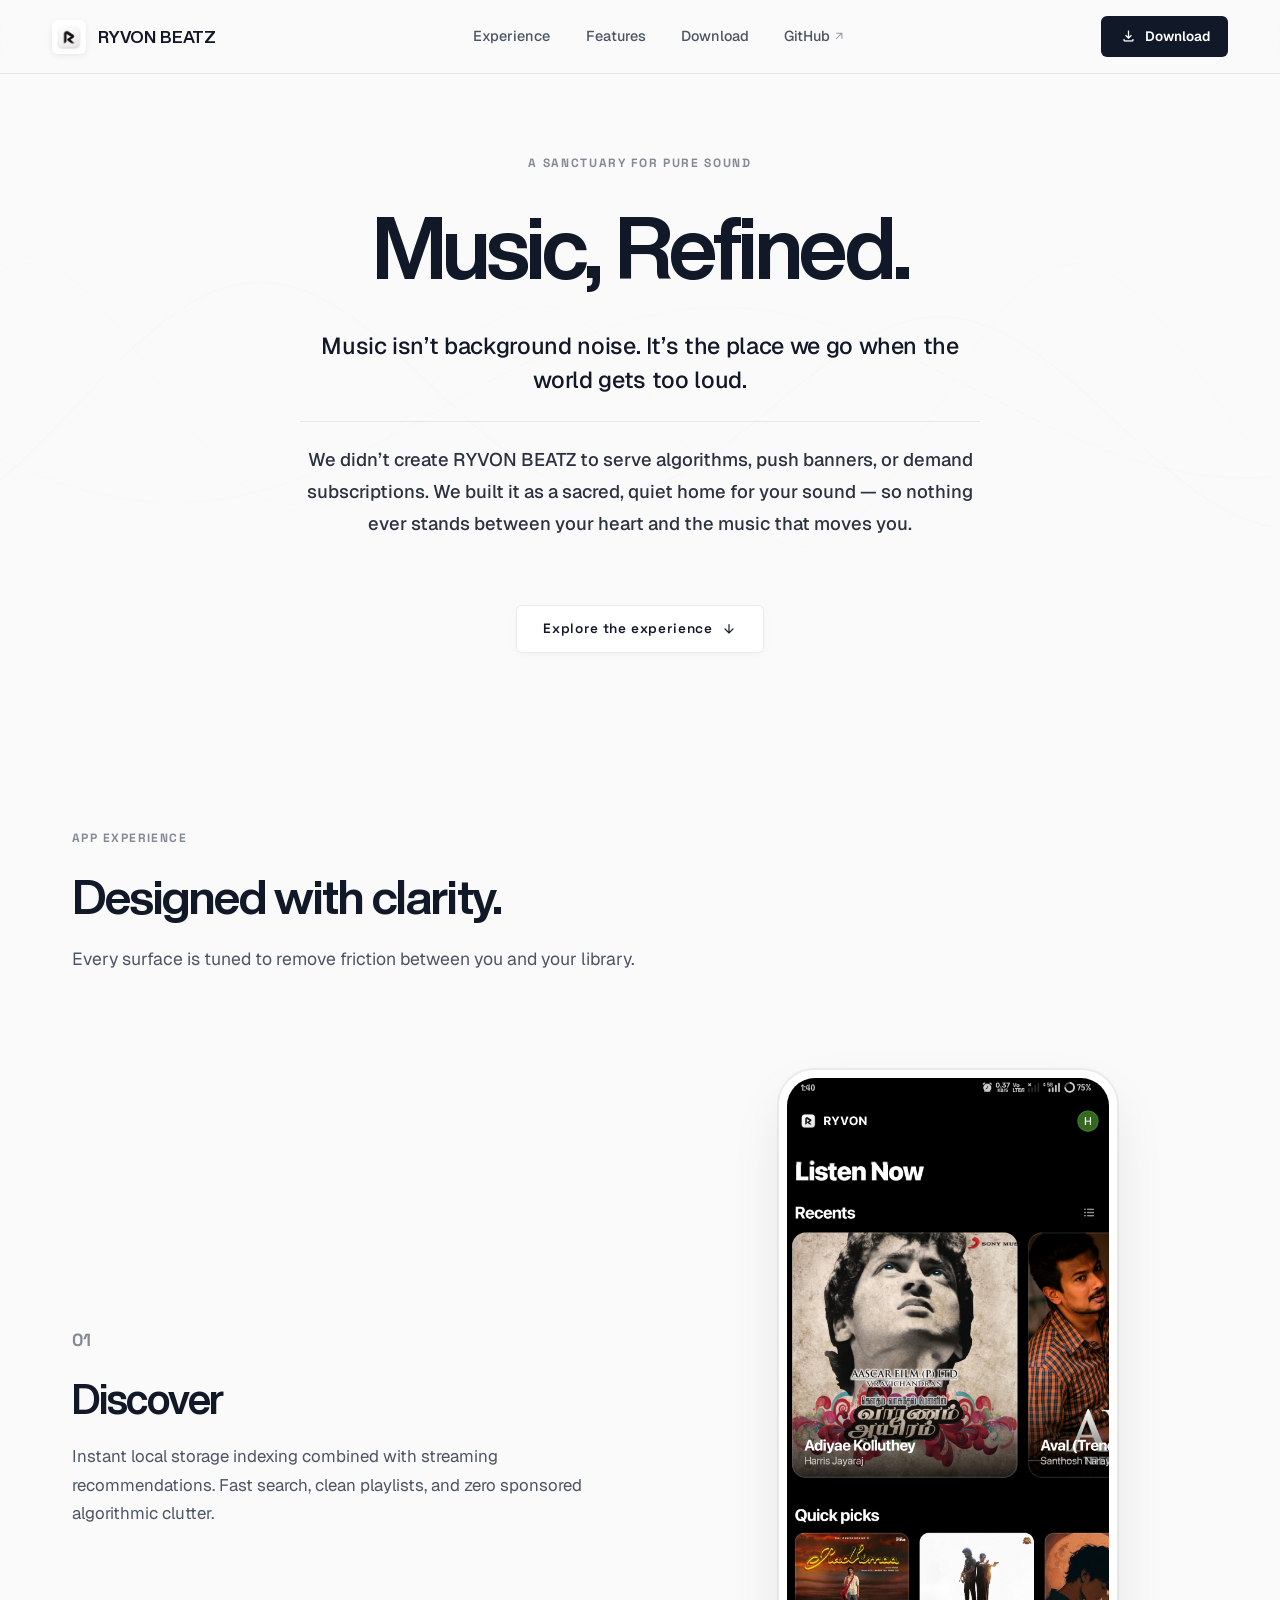
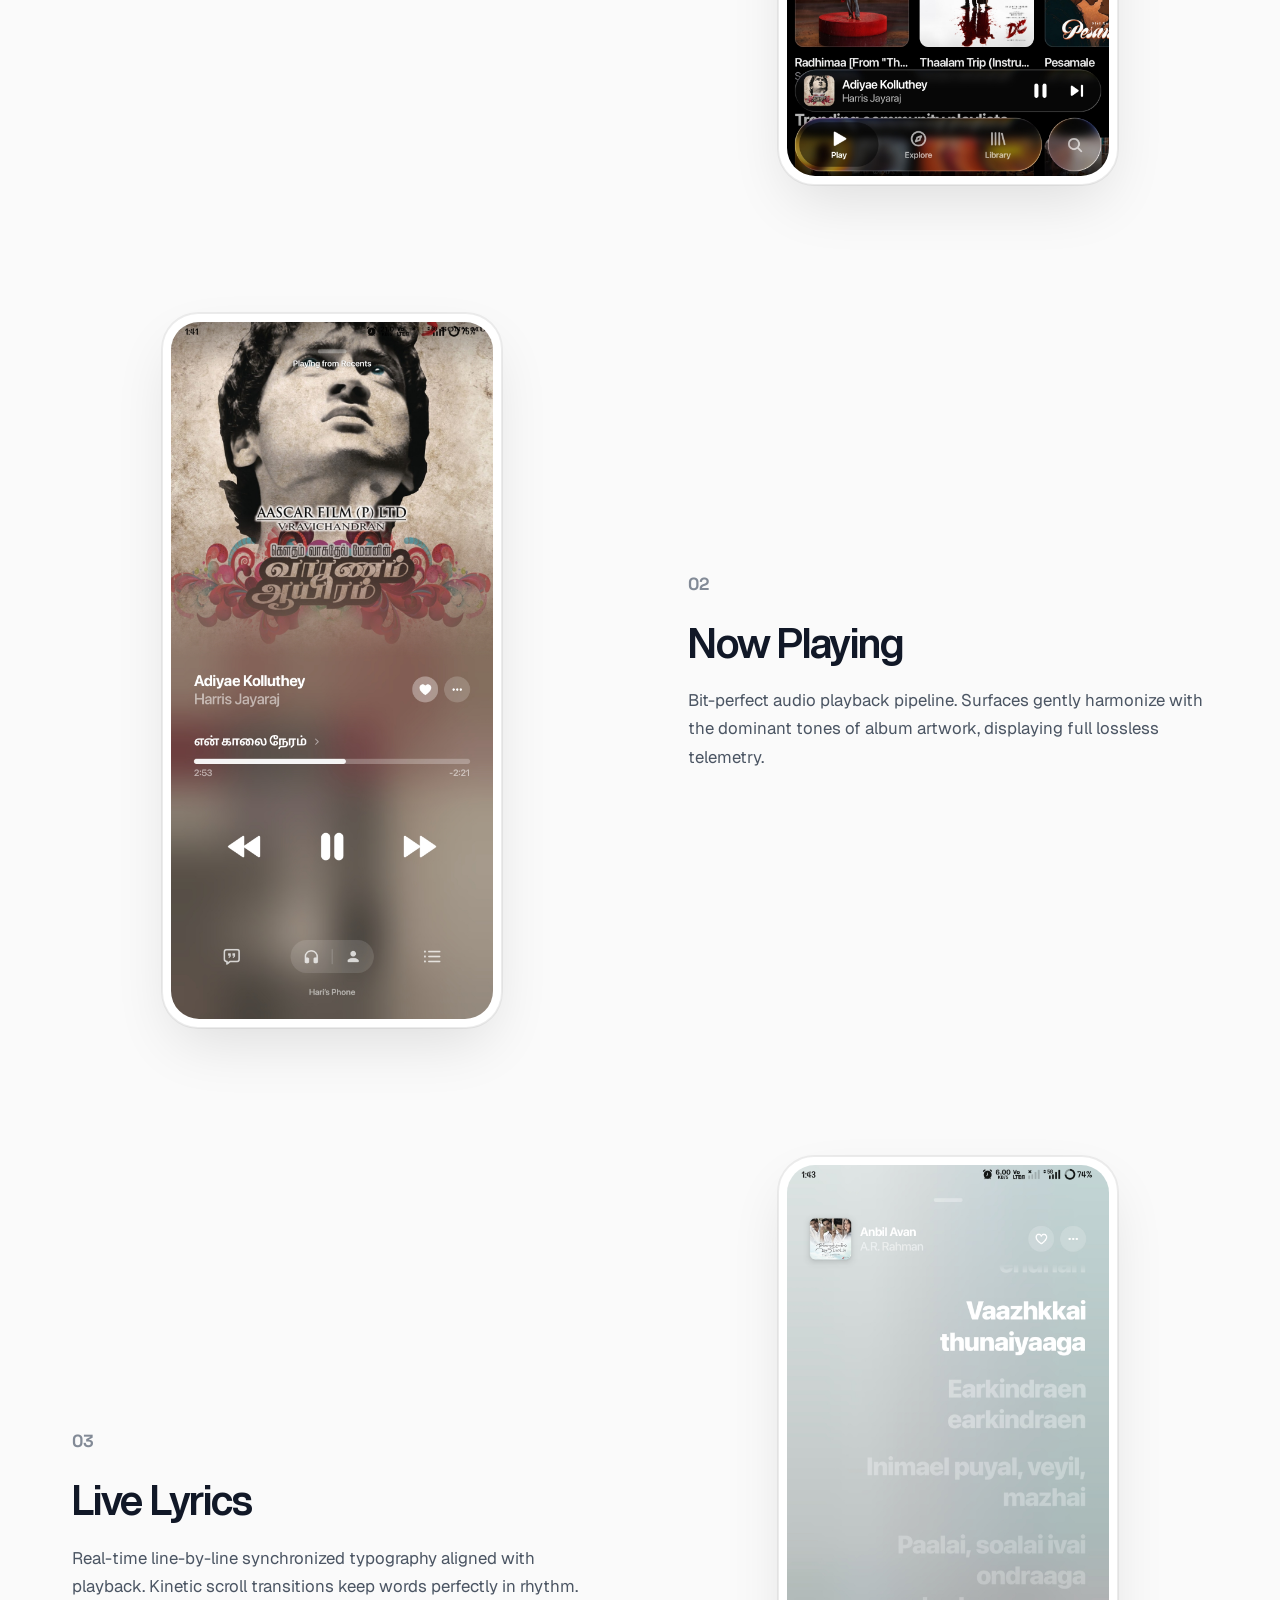
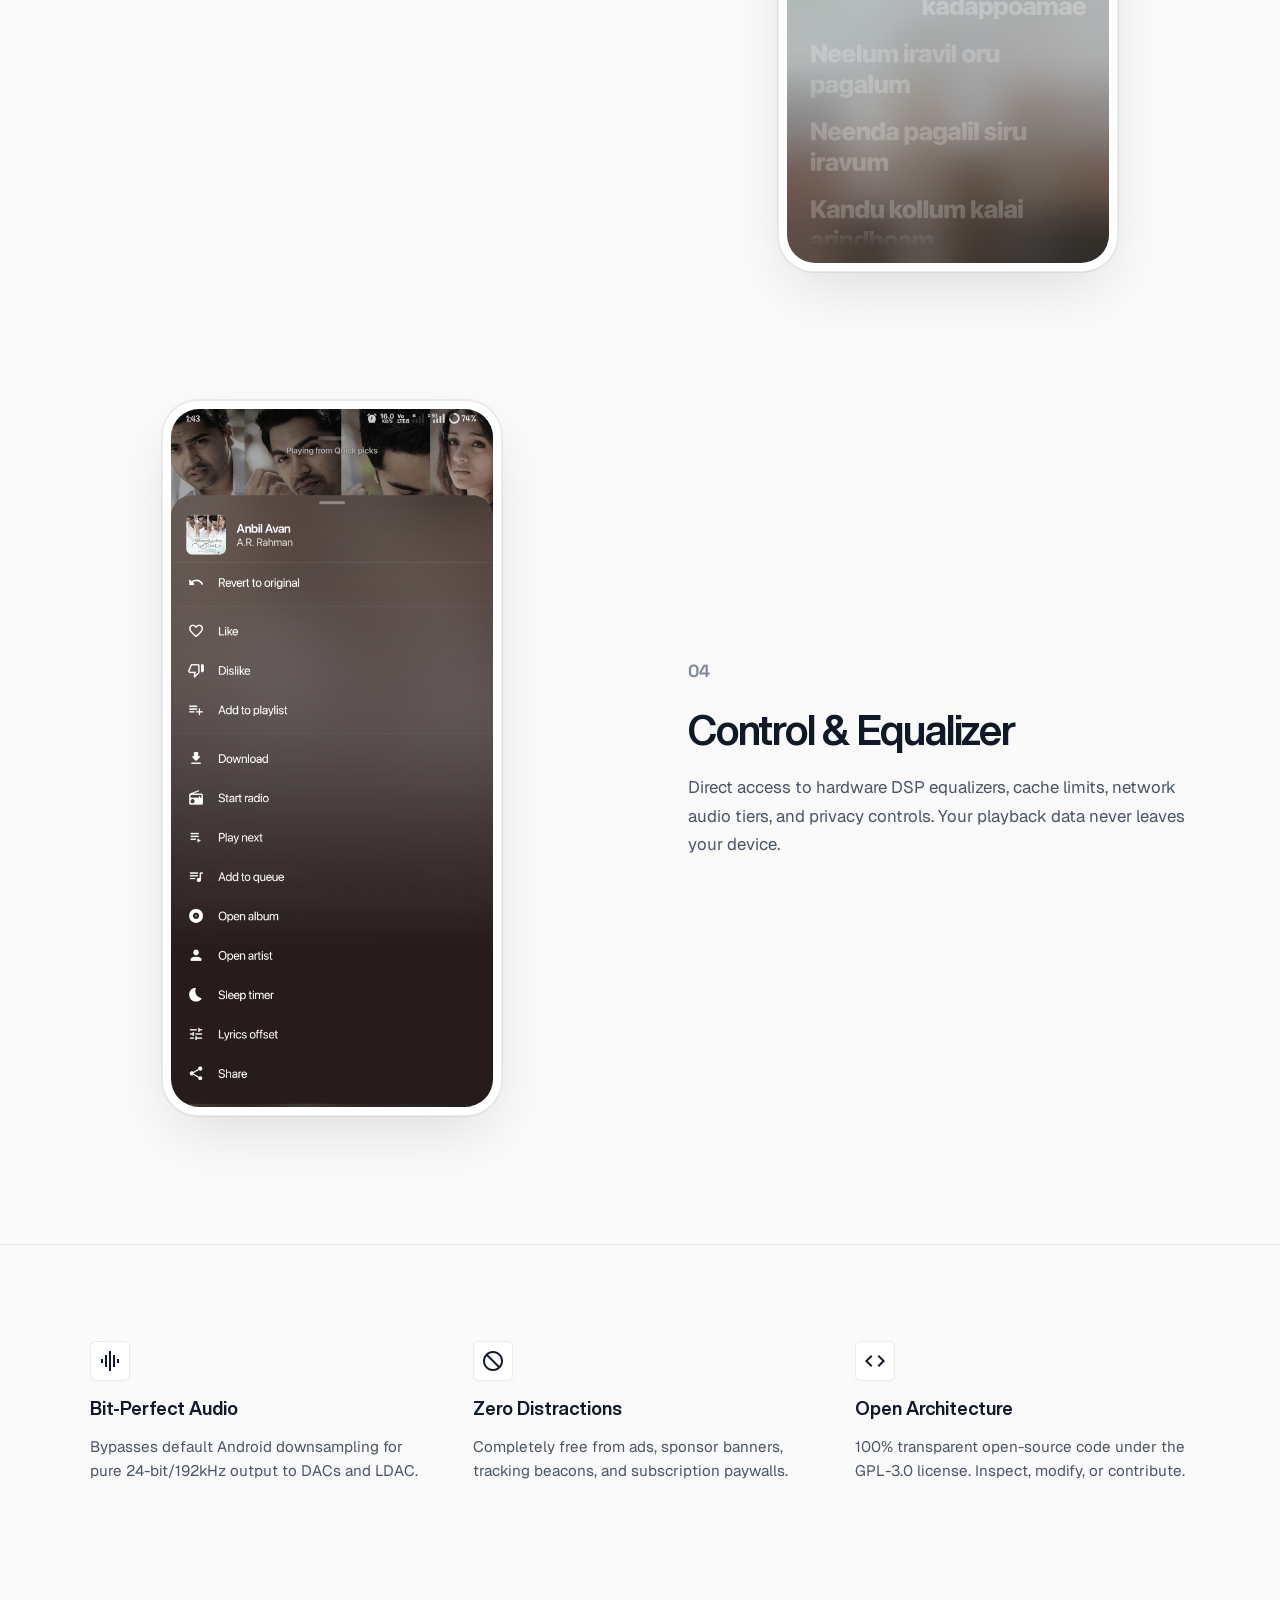
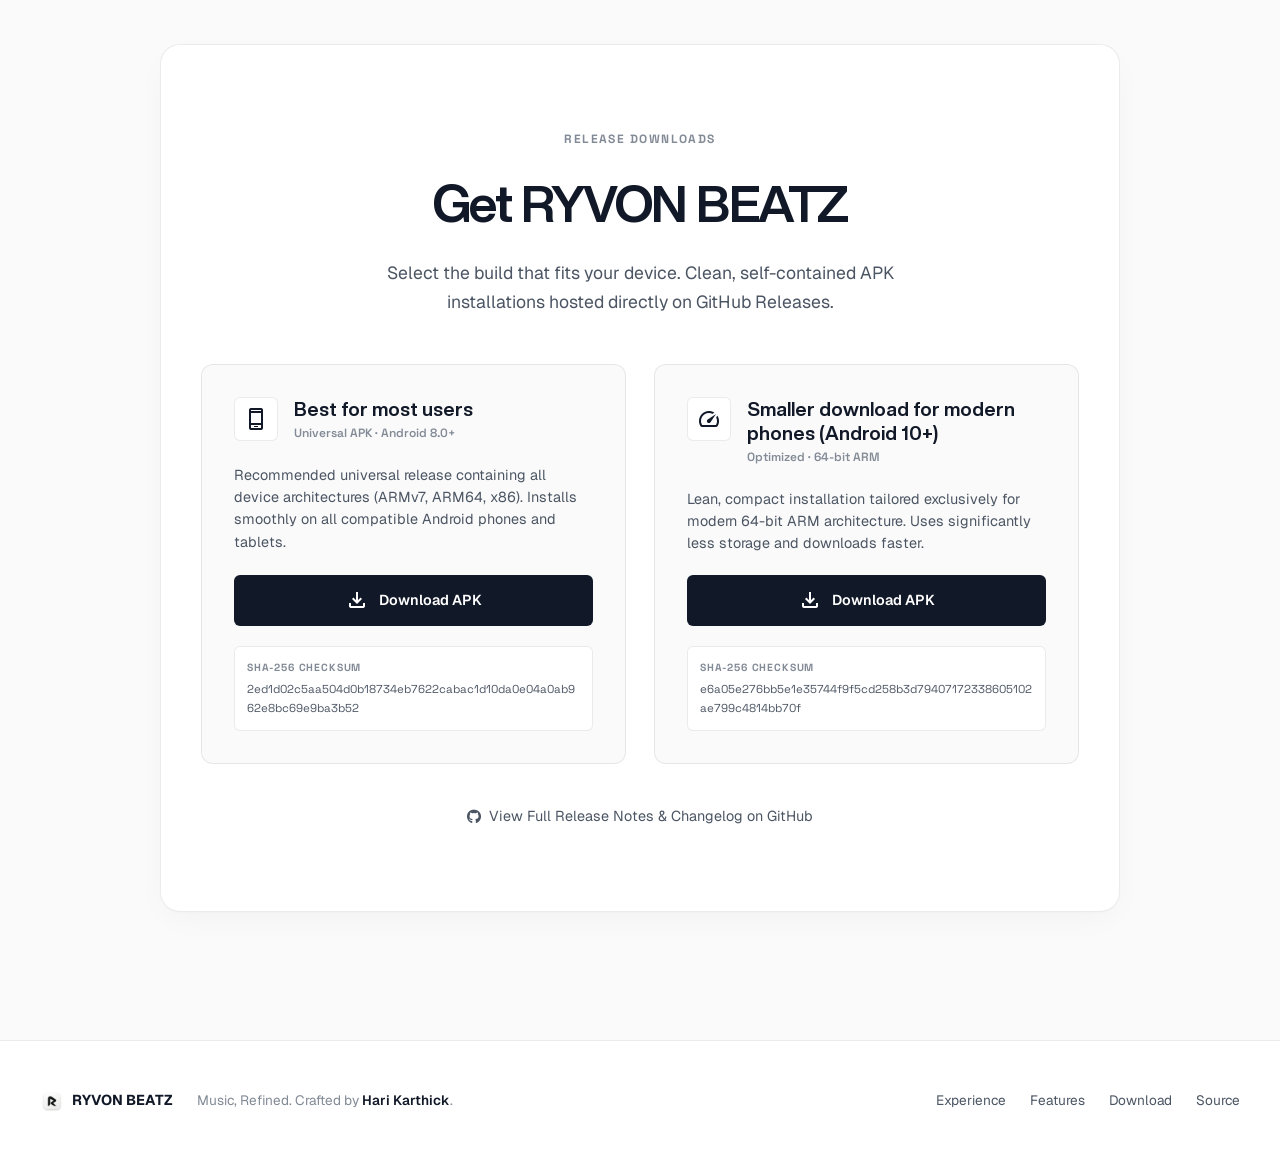
==== commit 3eb9613d: "fix: remove legacy Luvora branding, purge old icon asset, and generate multi-resolution RYVON BEATZ " ====
--- a/index.html
+++ b/index.html
@@ -2,6 +2,7 @@
 <html lang="en" data-theme="light">
 
 <head>
+    <meta name="google-site-verification" content="2tkhgrtnxnfCPQ8ZUpFUUVvcQyy9BUqDqyMtqvV1n0g" />
     <meta charset="UTF-8">
     <meta name="viewport" content="width=device-width, initial-scale=1.0, viewport-fit=cover">
     <title>RYVON BEATZ — Music, Refined. (Lossless Android Audio Player)</title>
@@ -17,7 +18,7 @@
     <meta property="og:title" content="RYVON BEATZ — Music, Refined.">
     <meta property="og:description" content="Your sound. Your space. A better way to experience music on Android.">
     <meta property="og:image" content="logo.png">
-    <meta property="og:url" content="https://luvoraweb.netlify.app/">
+    <meta property="og:url" content="https://ryvonbeatzweb.netlify.app/">
     <meta property="og:site_name" content="RYVON BEATZ">
 
     <!-- Twitter Card -->
@@ -27,10 +28,13 @@
     <meta name="twitter:image" content="logo.png">
 
     <!-- Favicons -->
-    <link rel="icon" type="image/x-icon" href="favicon.ico">
-    <link rel="icon" type="image/png" sizes="64x64" href="favicon.png">
-    <link rel="apple-touch-icon" href="logo.png">
-    <link rel="canonical" href="https://luvoraweb.netlify.app/">
+    <link rel="icon" type="image/png" sizes="32x32" href="favicon-32x32.png?v=2">
+    <link rel="icon" type="image/png" sizes="16x16" href="favicon-16x16.png?v=2">
+    <link rel="icon" type="image/png" sizes="64x64" href="favicon.png?v=2">
+    <link rel="icon" type="image/x-icon" href="favicon.ico?v=2">
+    <link rel="apple-touch-icon" sizes="180x180" href="apple-touch-icon.png?v=2">
+    <link rel="shortcut icon" href="favicon.ico?v=2">
+    <link rel="canonical" href="https://ryvonbeatzweb.netlify.app/">
 
     <!-- Typography -->
     <link rel="preconnect" href="https://fonts.googleapis.com">
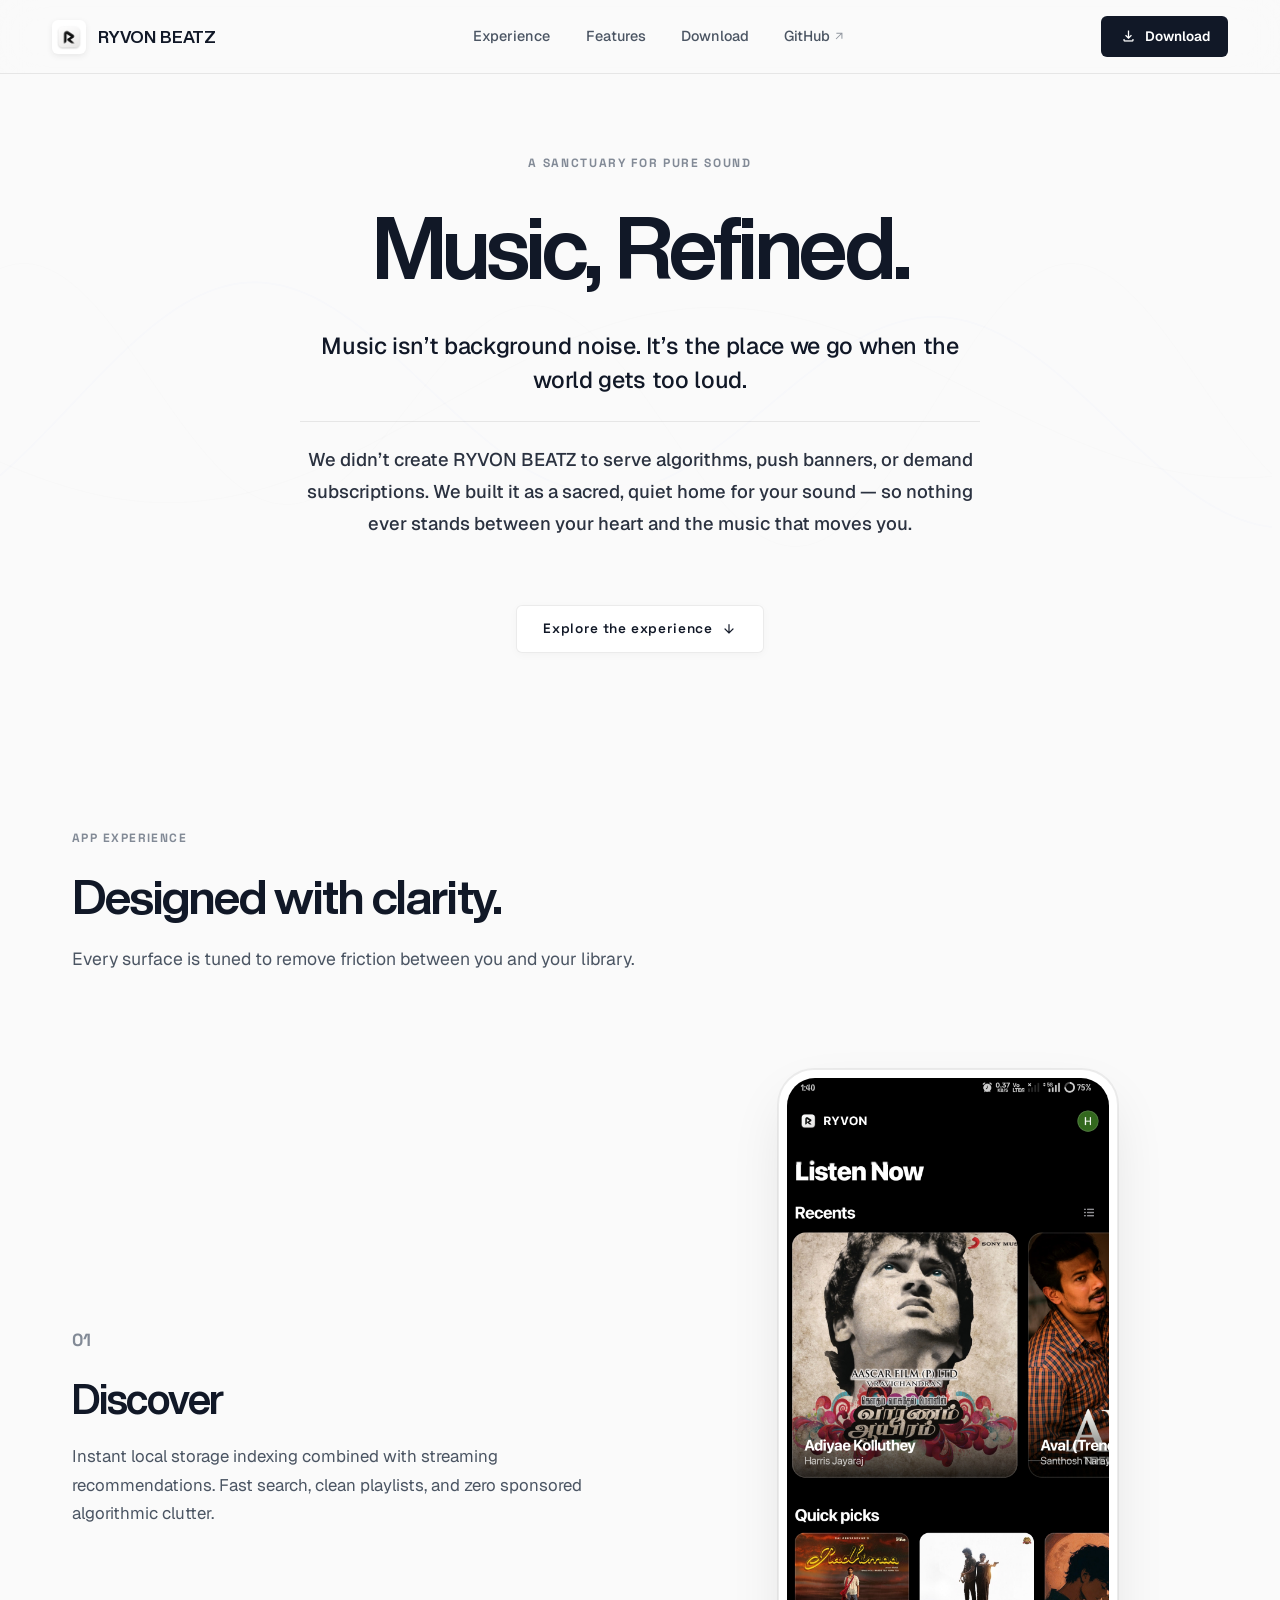
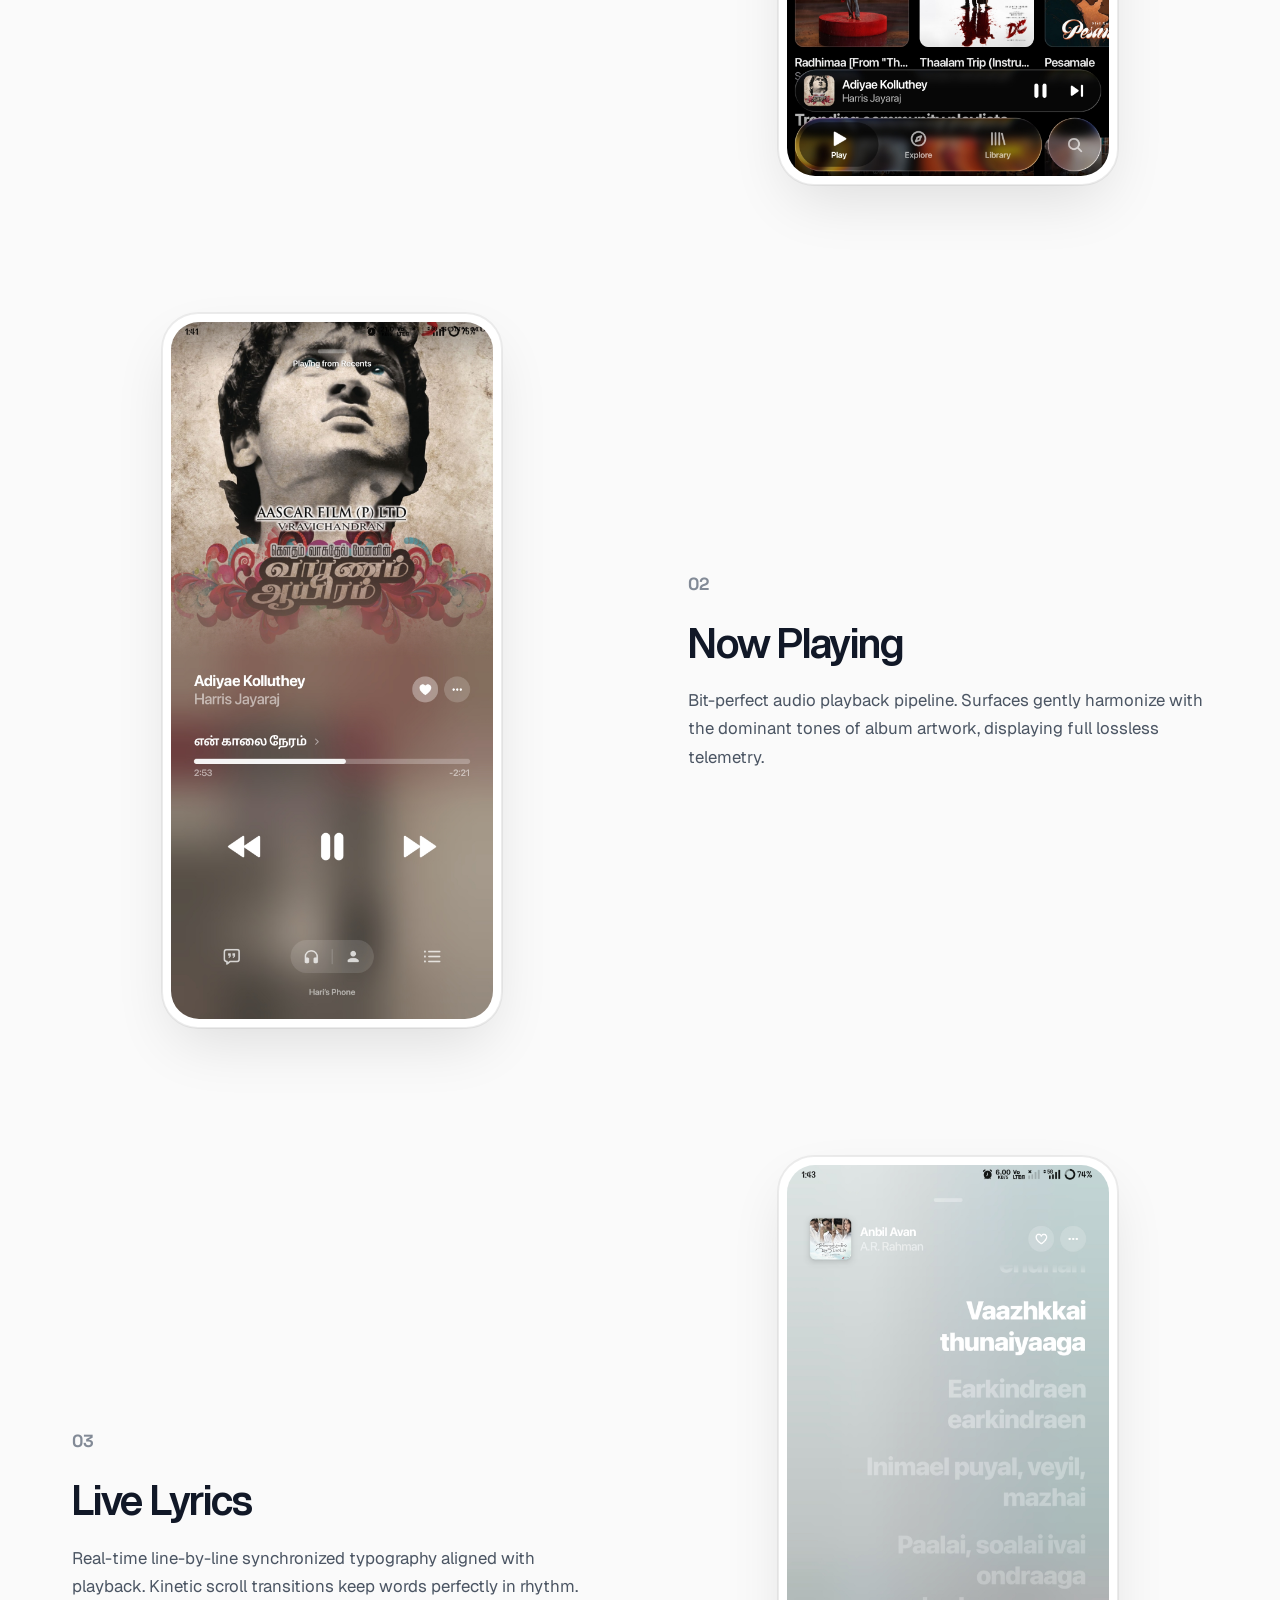
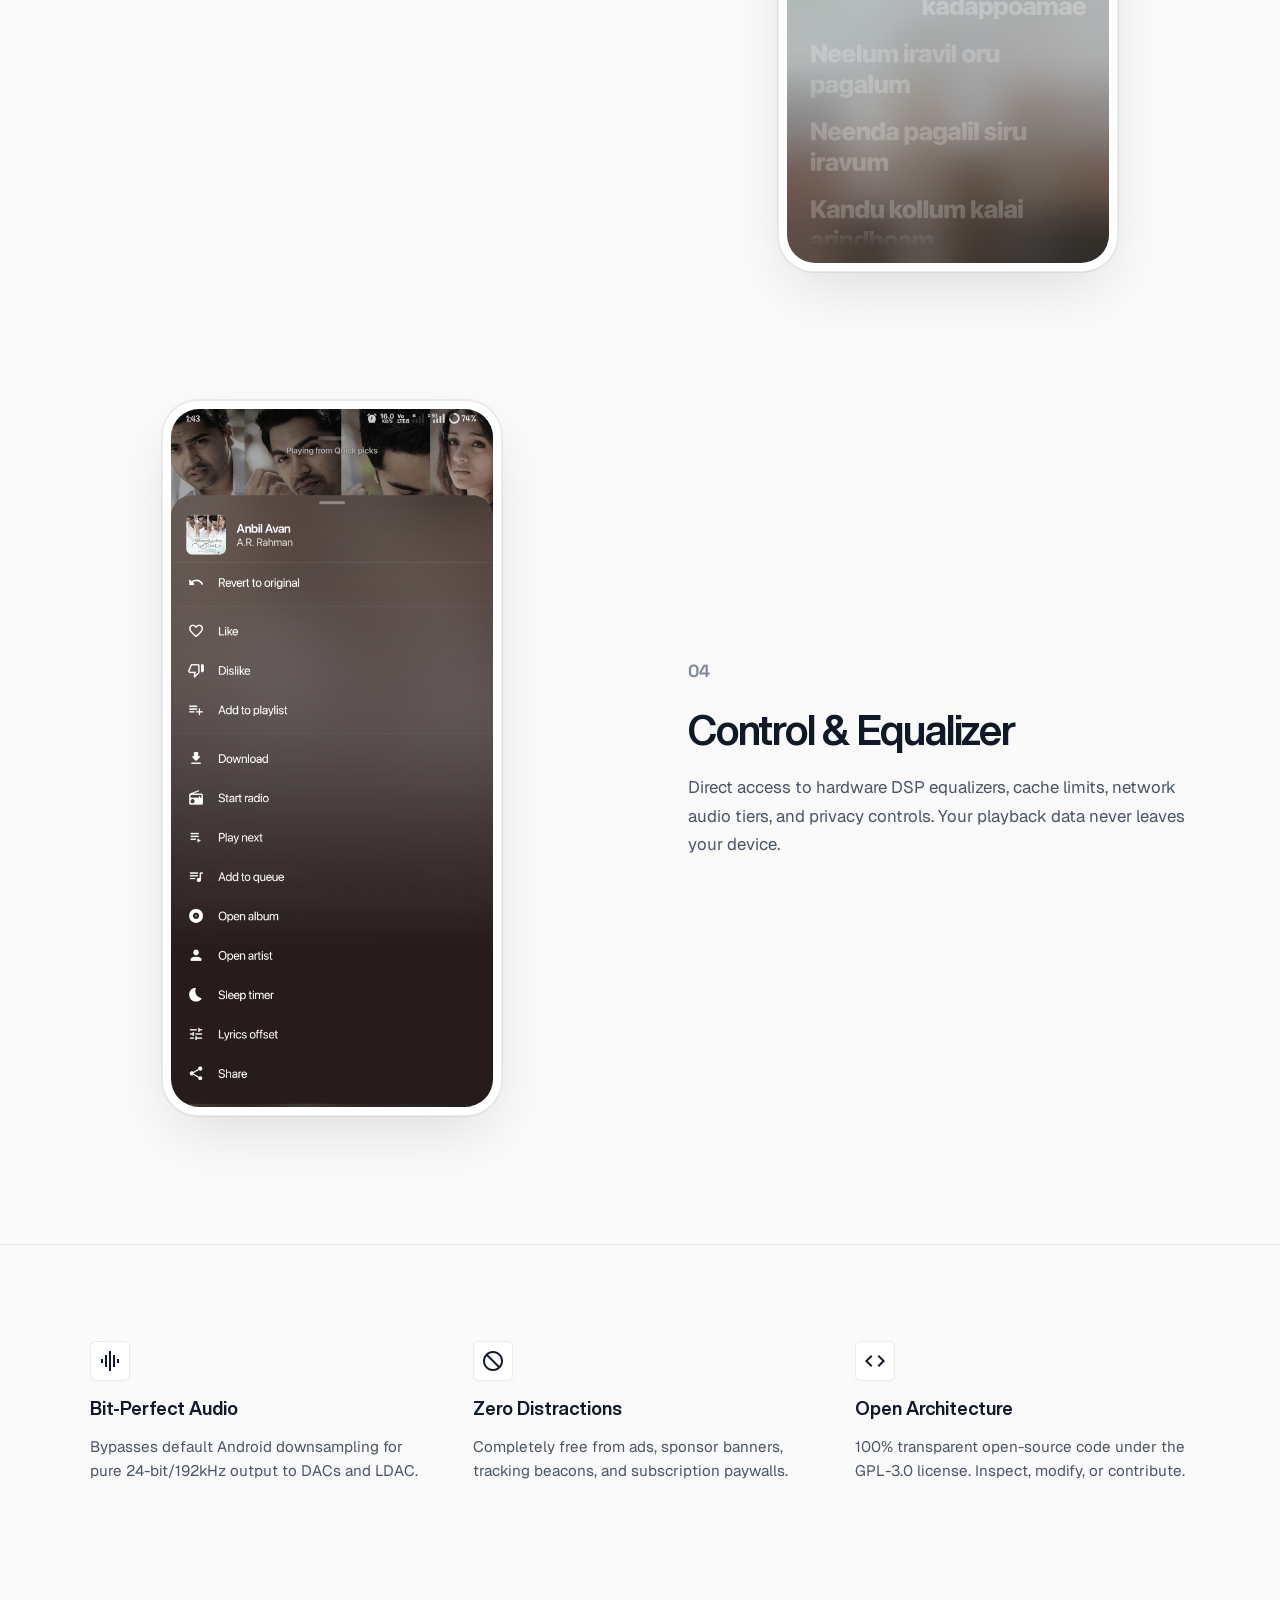
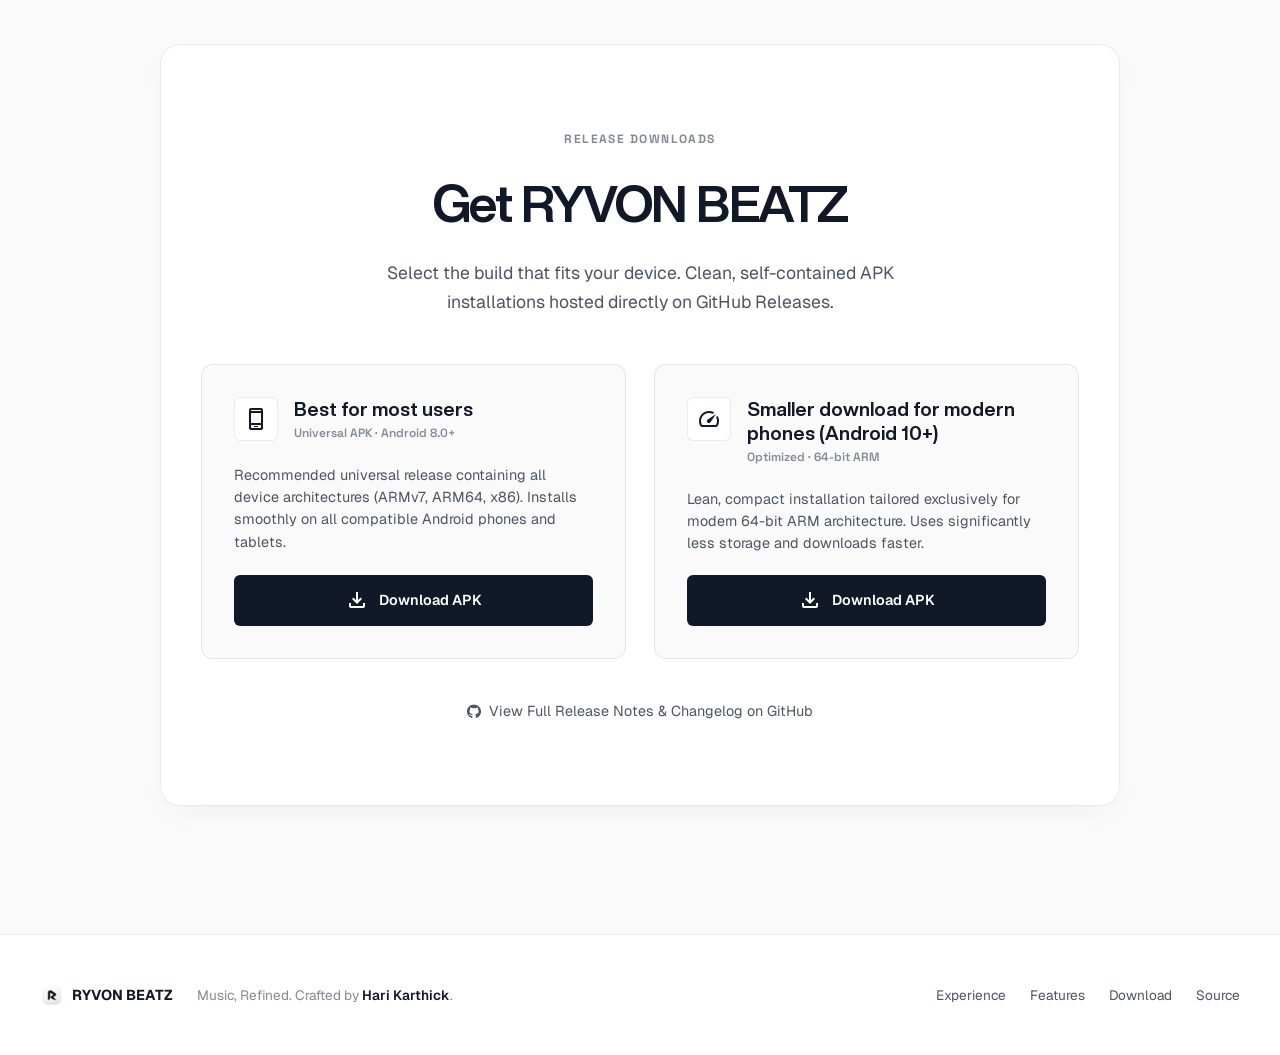
==== commit 1f8d6fcb: "Remove SHA-256 checksums under download buttons" ====
--- a/index.html
+++ b/index.html
@@ -264,11 +264,6 @@
                                     <span>Download APK</span>
                                 </a>
                             </div>
-
-                            <div class="sha-box">
-                                <span class="sha-label">SHA-256 Checksum</span>
-                                <code class="sha-code">2ed1d02c5aa504d0b18734eb7622cabac1d10da0e04a0ab962e8bc69e9ba3b52</code>
-                            </div>
                         </div>
 
                         <!-- Option 2: Smaller download for modern phones -->
@@ -291,11 +286,6 @@
                                     <span>Download APK</span>
                                 </a>
                             </div>
-
-                            <div class="sha-box">
-                                <span class="sha-label">SHA-256 Checksum</span>
-                                <code class="sha-code">e6a05e276bb5e1e35744f9f5cd258b3d79407172338605102ae799c4814bb70f</code>
-                            </div>
                         </div>
                     </div>
 
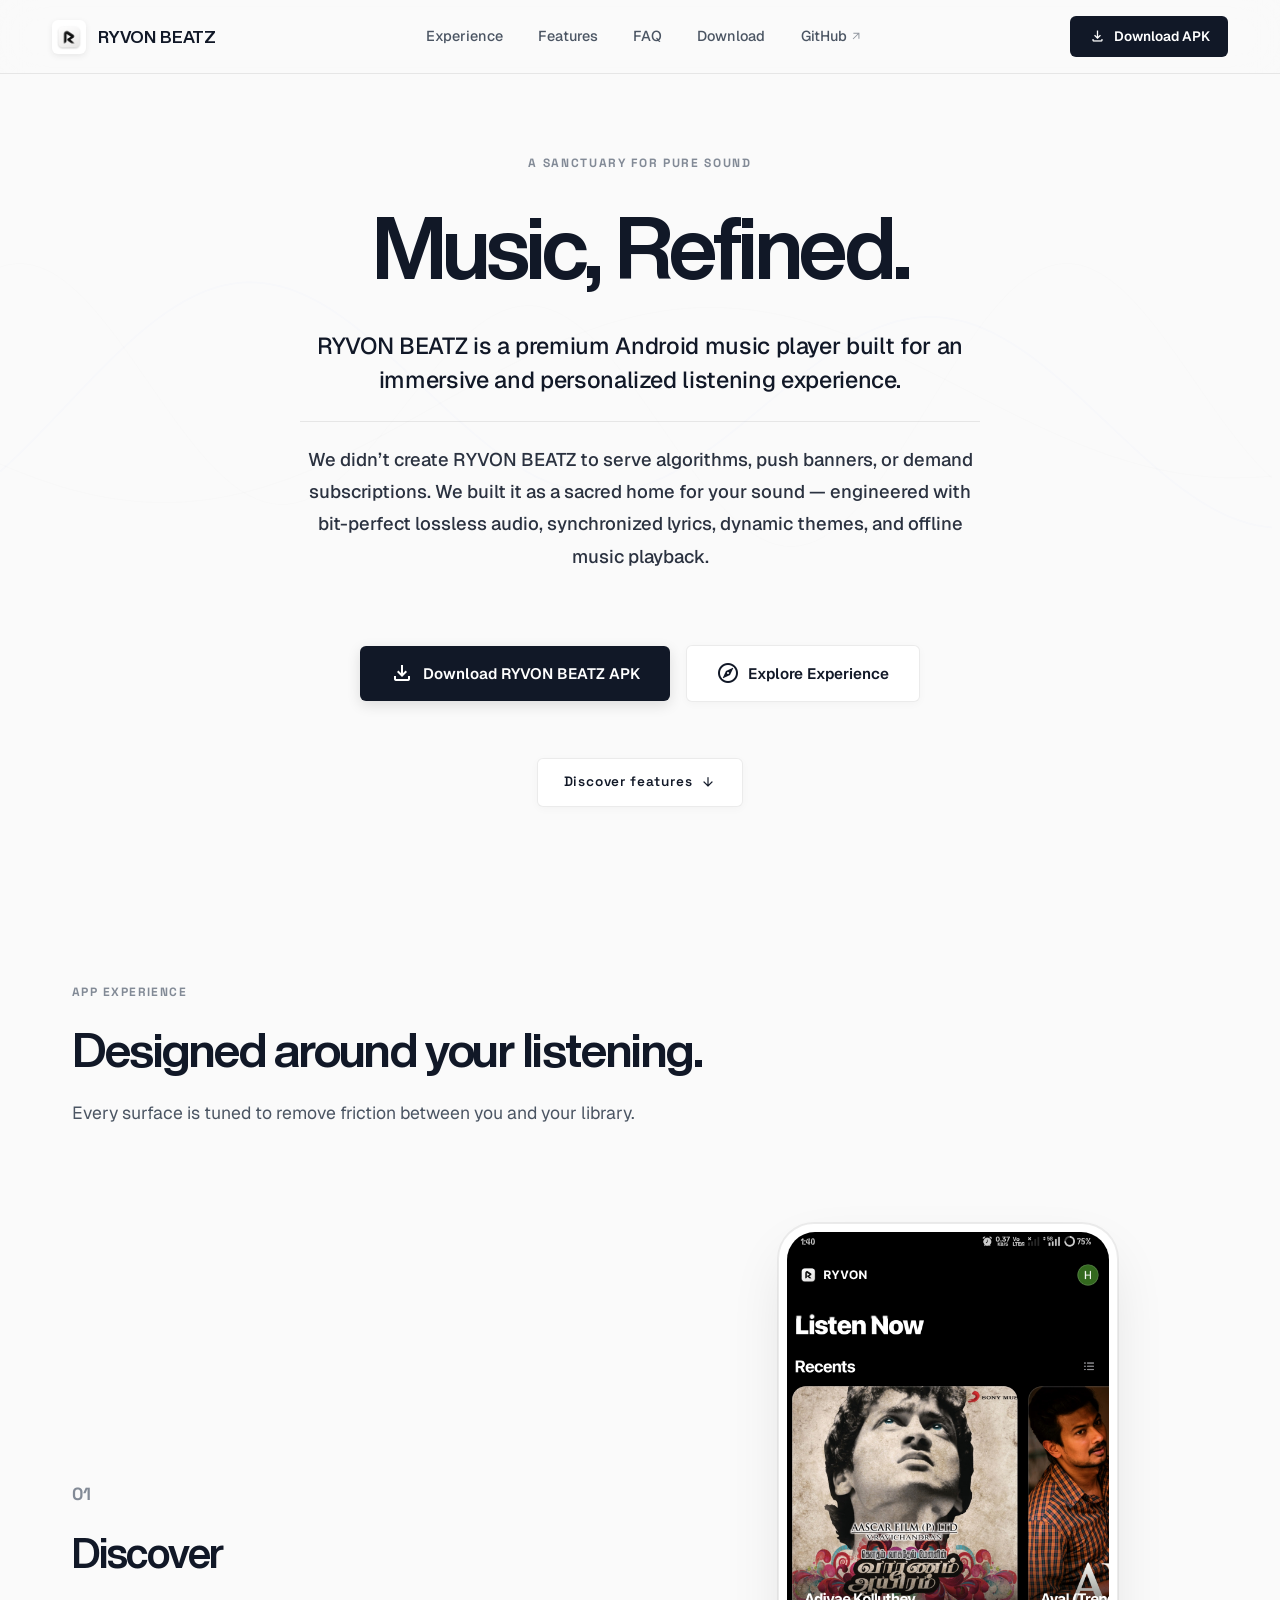
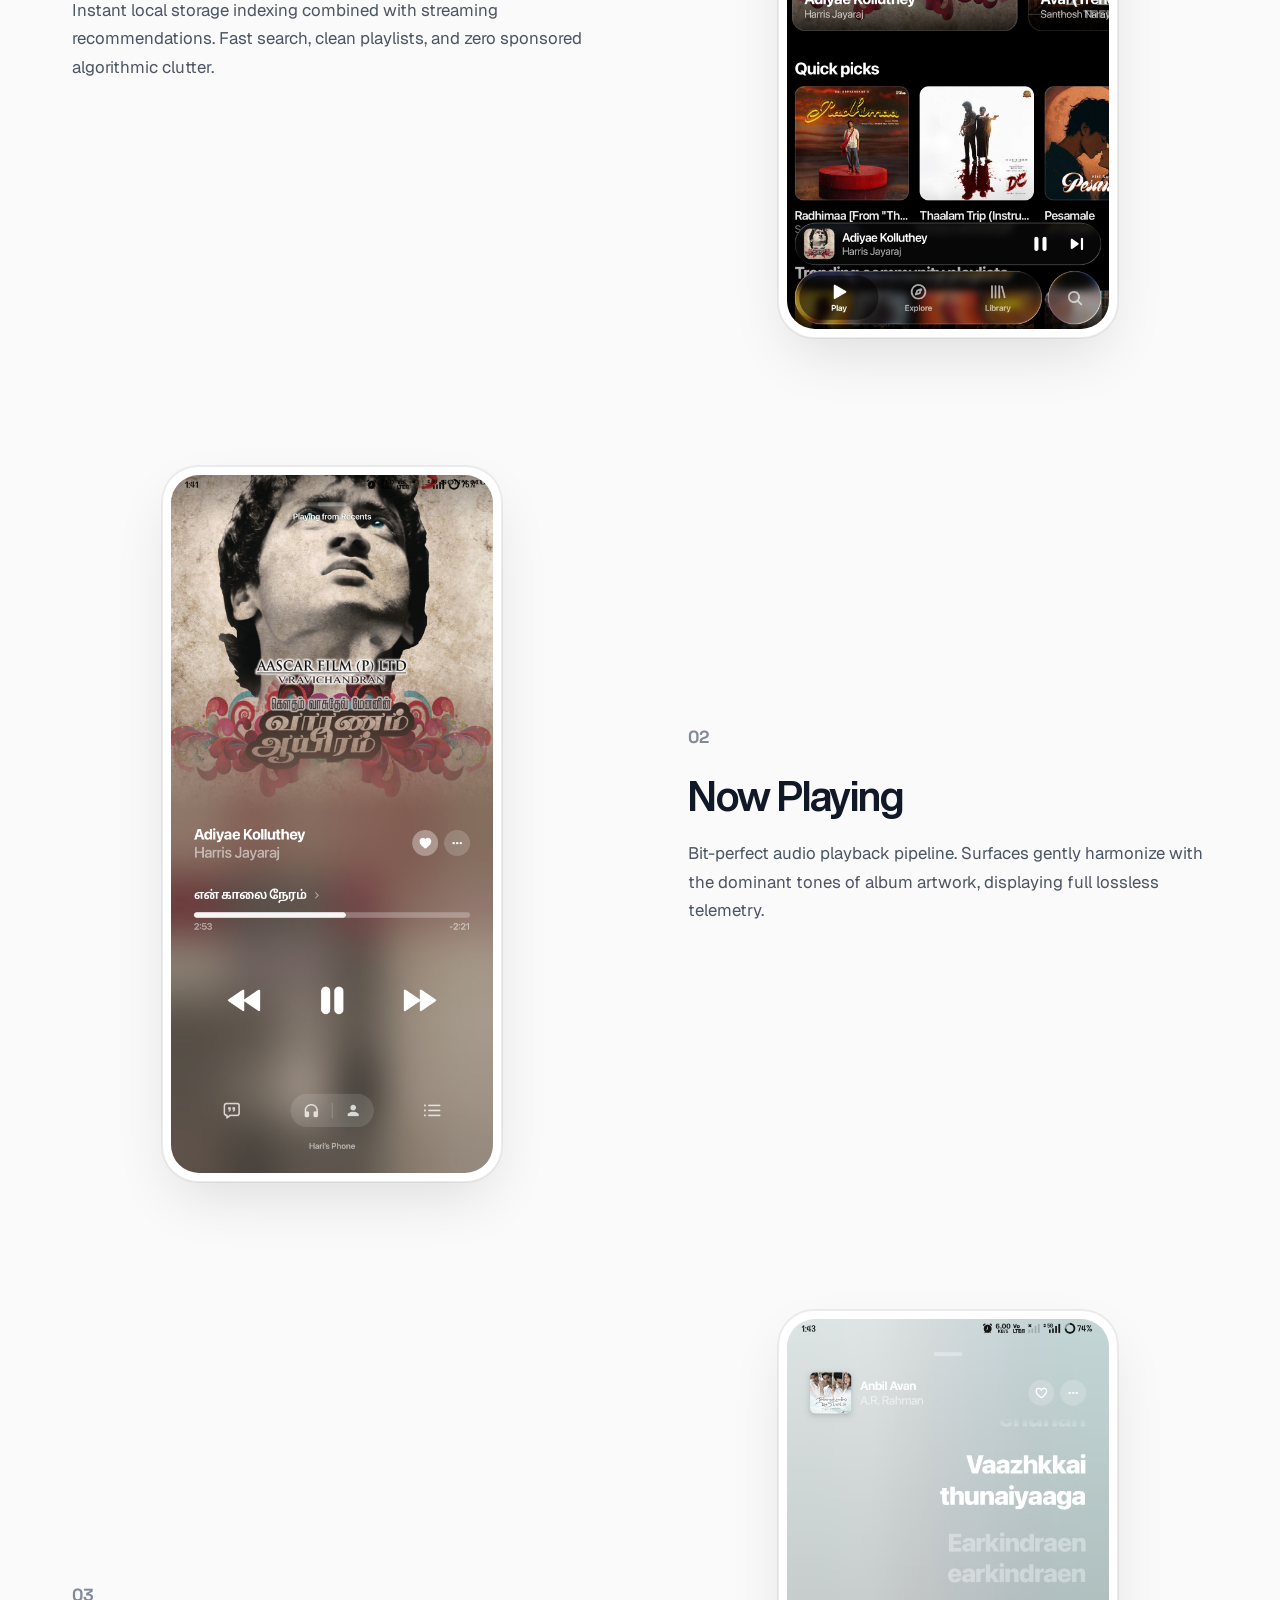
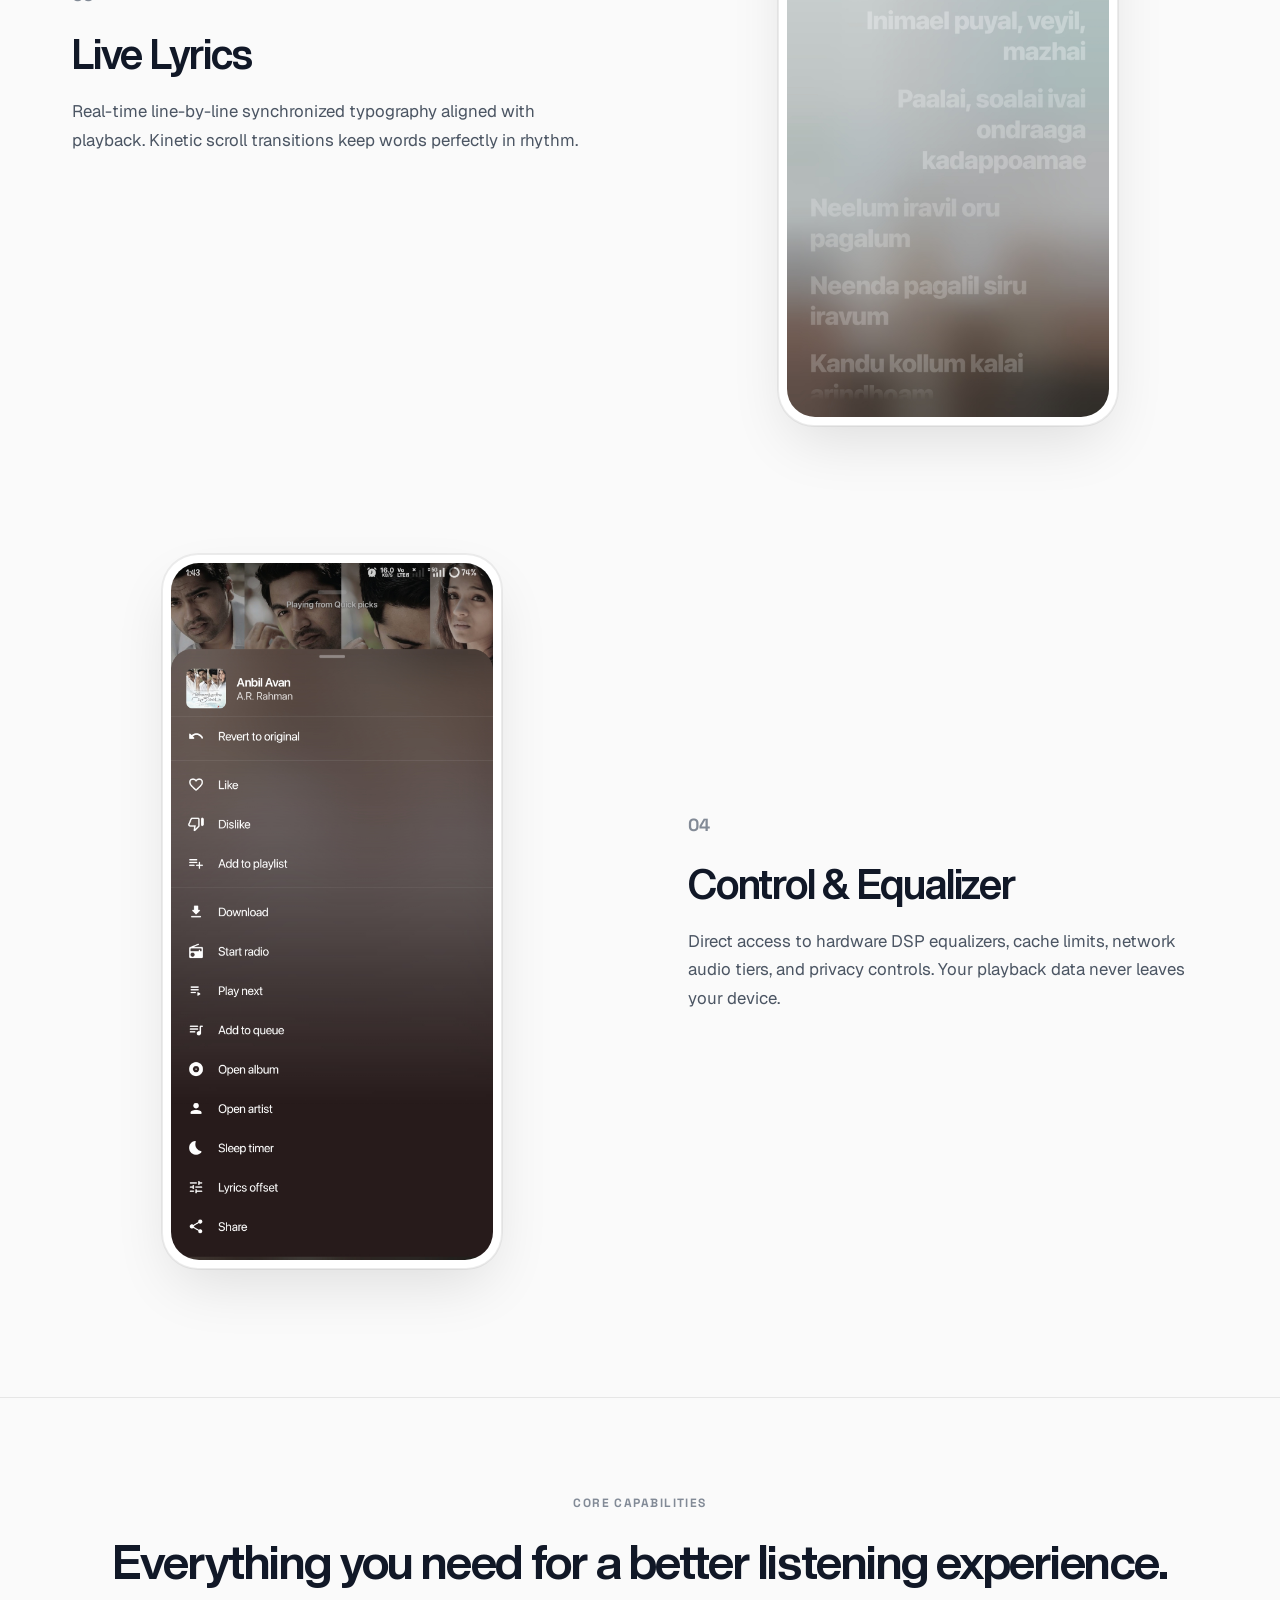
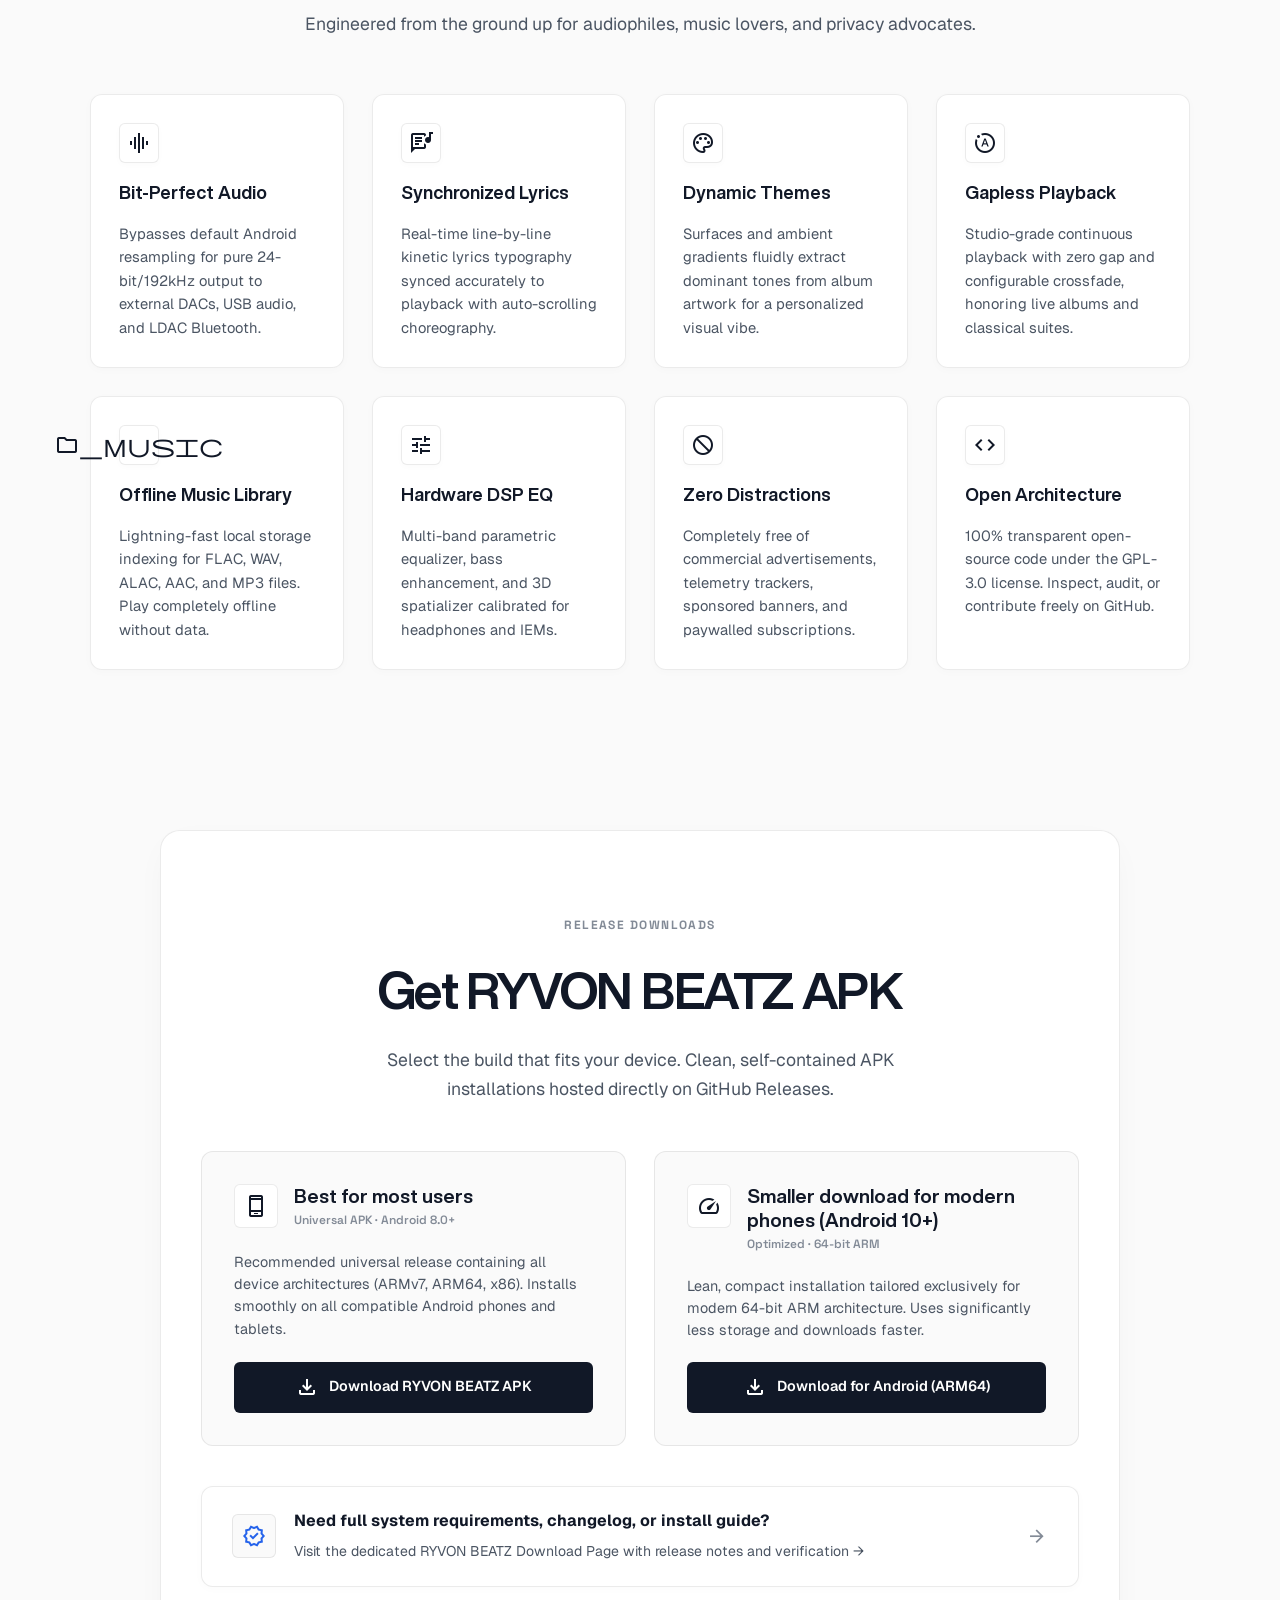
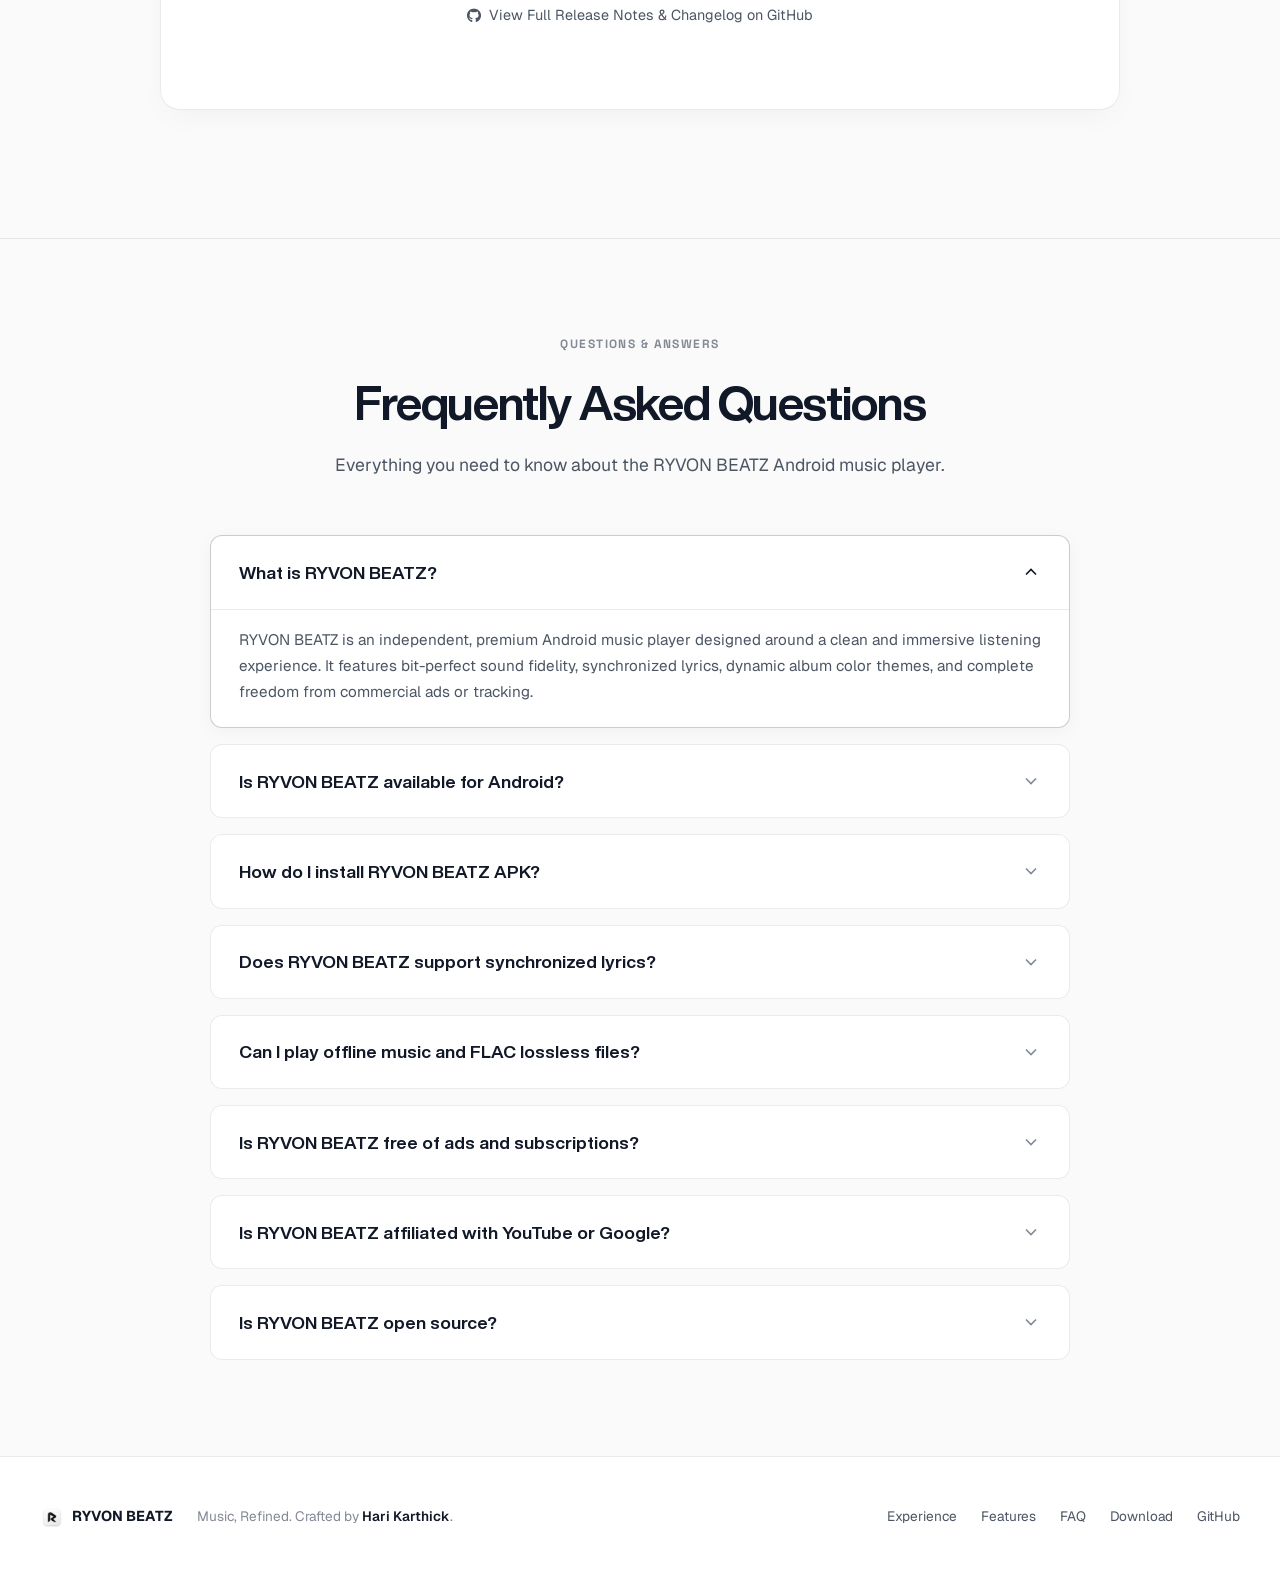
==== commit b07009b2: "Implement full SEO overhaul: SoftwareApplication schema, dedicated download page, FAQ section, Open " ====
--- a/index.html
+++ b/index.html
@@ -5,27 +5,134 @@
     <meta name="google-site-verification" content="2tkhgrtnxnfCPQ8ZUpFUUVvcQyy9BUqDqyMtqvV1n0g" />
     <meta charset="UTF-8">
     <meta name="viewport" content="width=device-width, initial-scale=1.0, viewport-fit=cover">
-    <title>RYVON BEATZ — Music, Refined. (Lossless Android Audio Player)</title>
+    
+    <!-- Primary SEO Title & Description -->
+    <title>RYVON BEATZ — Premium Android Music Player</title>
     <meta name="description"
-        content="RYVON BEATZ is an independent, uncompressed Android music player and third-party YouTube Music client built with bit-perfect fidelity, zero ads, and open-source architecture.">
+        content="RYVON BEATZ is a premium Android music player built for an immersive listening experience with synchronized lyrics, dynamic themes, gapless playback, offline music and more." />
     <meta name="keywords"
-        content="RYVON BEATZ, Android Music Player, YouTube Music Client, Lossless Audio, FLAC 192kHz, Ad-Free Music, Open Source Music App, Independent Android APK">
+        content="RYVON BEATZ, RYVON BEATZ APK, RYVON BEATZ Android, RYVON BEATZ music player, Android music player, music player APK, premium music player Android, offline music player Android, music player with synchronized lyrics, Android audio player, high quality music player, bit-perfect audio, lossless audio" />
     <meta name="author" content="Hari Karthick">
     <meta name="robots" content="index,follow">
-
-    <!-- Open Graph / Facebook -->
+    <link rel="canonical" href="https://ryvonbeatzweb.netlify.app/">
+
+    <!-- Open Graph / Facebook / WhatsApp -->
     <meta property="og:type" content="website">
     <meta property="og:title" content="RYVON BEATZ — Music, Refined.">
-    <meta property="og:description" content="Your sound. Your space. A better way to experience music on Android.">
-    <meta property="og:image" content="logo.png">
+    <meta property="og:description" content="A beautifully crafted Android music player designed around the music you love.">
+    <meta property="og:image" content="https://ryvonbeatzweb.netlify.app/og-image.png">
+    <meta property="og:image:width" content="1200">
+    <meta property="og:image:height" content="630">
+    <meta property="og:image:alt" content="RYVON BEATZ — Premium Android Music Player">
     <meta property="og:url" content="https://ryvonbeatzweb.netlify.app/">
     <meta property="og:site_name" content="RYVON BEATZ">
 
-    <!-- Twitter Card -->
+    <!-- Twitter / X Card -->
     <meta name="twitter:card" content="summary_large_image">
     <meta name="twitter:title" content="RYVON BEATZ — Music, Refined.">
-    <meta name="twitter:description" content="Independent Android music player and YouTube Music client. Pure audio fidelity.">
-    <meta name="twitter:image" content="logo.png">
+    <meta name="twitter:description" content="A premium Android music player built for an immersive listening experience.">
+    <meta name="twitter:image" content="https://ryvonbeatzweb.netlify.app/og-image.png">
+    <meta name="twitter:image:alt" content="RYVON BEATZ — Premium Android Music Player">
+
+    <!-- SoftwareApplication Structured Data (Google Rich Snippets) -->
+    <script type="application/ld+json">
+    {
+        "@context": "https://schema.org",
+        "@type": "SoftwareApplication",
+        "name": "RYVON BEATZ",
+        "headline": "RYVON BEATZ — Premium Android Music Player",
+        "description": "RYVON BEATZ is a premium Android music player built for an immersive listening experience with synchronized lyrics, dynamic themes, gapless playback, offline music and more.",
+        "operatingSystem": "ANDROID",
+        "applicationCategory": "MultimediaApplication",
+        "url": "https://ryvonbeatzweb.netlify.app/",
+        "downloadUrl": "https://ryvonbeatzweb.netlify.app/download",
+        "softwareVersion": "1.6.0",
+        "offers": {
+            "@type": "Offer",
+            "price": 0,
+            "priceCurrency": "INR"
+        },
+        "author": {
+            "@type": "Person",
+            "name": "Hari Karthick",
+            "url": "https://harikarthickssportfolio.netlify.app/"
+        }
+    }
+    </script>
+
+    <!-- FAQPage Structured Data -->
+    <script type="application/ld+json">
+    {
+        "@context": "https://schema.org",
+        "@type": "FAQPage",
+        "mainEntity": [
+            {
+                "@type": "Question",
+                "name": "What is RYVON BEATZ?",
+                "acceptedAnswer": {
+                    "@type": "Answer",
+                    "text": "RYVON BEATZ is an independent, premium Android music player designed around a clean and immersive listening experience with bit-perfect sound fidelity, synchronized lyrics, and zero ads."
+                }
+            },
+            {
+                "@type": "Question",
+                "name": "Is RYVON BEATZ available for Android?",
+                "acceptedAnswer": {
+                    "@type": "Answer",
+                    "text": "Yes. RYVON BEATZ is distributed as an Android APK through the official RYVON BEATZ website and GitHub Releases, compatible with Android 8.0 Oreo and higher."
+                }
+            },
+            {
+                "@type": "Question",
+                "name": "How do I install RYVON BEATZ APK?",
+                "acceptedAnswer": {
+                    "@type": "Answer",
+                    "text": "Download the latest APK from the official website, tap the downloaded file in your notification panel or file manager, and confirm installation when prompted by Android."
+                }
+            },
+            {
+                "@type": "Question",
+                "name": "Does RYVON BEATZ support synchronized lyrics?",
+                "acceptedAnswer": {
+                    "@type": "Answer",
+                    "text": "Yes. RYVON BEATZ features real-time, line-by-line synchronized typography aligned smoothly with your audio playback."
+                }
+            },
+            {
+                "@type": "Question",
+                "name": "Can I play offline music and FLAC lossless files?",
+                "acceptedAnswer": {
+                    "@type": "Answer",
+                    "text": "Yes. RYVON BEATZ includes instant local storage indexing with full support for high-resolution offline music including FLAC (up to 24-bit/192kHz), WAV, ALAC, AAC, and MP3."
+                }
+            },
+            {
+                "@type": "Question",
+                "name": "Is RYVON BEATZ free of ads and subscriptions?",
+                "acceptedAnswer": {
+                    "@type": "Answer",
+                    "text": "Yes. RYVON BEATZ is completely free of ads, sponsor banners, tracking beacons, and subscription paywalls."
+                }
+            },
+            {
+                "@type": "Question",
+                "name": "Is RYVON BEATZ affiliated with YouTube or Google?",
+                "acceptedAnswer": {
+                    "@type": "Answer",
+                    "text": "No. RYVON BEATZ is an independent open-source project and is not affiliated with, sponsored by, or endorsed by Google or YouTube."
+                }
+            },
+            {
+                "@type": "Question",
+                "name": "Is RYVON BEATZ open source?",
+                "acceptedAnswer": {
+                    "@type": "Answer",
+                    "text": "Yes. RYVON BEATZ is 100% open source under the GNU General Public License v3.0 (GPL-3.0), with full source code available on GitHub."
+                }
+            }
+        ]
+    }
+    </script>
 
     <!-- Favicons -->
     <link rel="icon" type="image/png" sizes="32x32" href="favicon-32x32.png?v=2">
@@ -34,16 +141,15 @@
     <link rel="icon" type="image/x-icon" href="favicon.ico?v=2">
     <link rel="apple-touch-icon" sizes="180x180" href="apple-touch-icon.png?v=2">
     <link rel="shortcut icon" href="favicon.ico?v=2">
-    <link rel="canonical" href="https://ryvonbeatzweb.netlify.app/">
-
-    <!-- Typography -->
+
+    <!-- Typography & Icons -->
     <link rel="preconnect" href="https://fonts.googleapis.com">
     <link rel="preconnect" href="https://fonts.gstatic.com" crossorigin>
     <link href="https://fonts.googleapis.com/css2?family=Geist:wght@300;400;500;600;700&family=Space+Grotesk:wght@500;600;700&family=Inter:wght@300;400;500;600;700&display=swap" rel="stylesheet">
     <link rel="stylesheet" href="https://fonts.googleapis.com/css2?family=Material+Symbols+Outlined:opsz,wght,FILL,GRAD@24,400,0,0" />
     <link rel="stylesheet" href="https://cdnjs.cloudflare.com/ajax/libs/font-awesome/6.5.1/css/all.min.css">
 
-    <!-- Light Theme Stylesheet -->
+    <!-- Theme Stylesheet -->
     <link rel="stylesheet" href="style.css">
 </head>
 
@@ -56,7 +162,7 @@
         <div class="header-inner">
             <a href="#hero" class="brand-link" aria-label="RYVON BEATZ Home">
                 <div class="brand-logo-wrap">
-                    <img src="logo.png" alt="RYVON BEATZ" class="brand-logo" width="30" height="30">
+                    <img src="logo.png" alt="RYVON BEATZ Logo" class="brand-logo" width="30" height="30">
                 </div>
                 <div class="brand-title-group">
                     <span class="brand-name">RYVON BEATZ</span>
@@ -67,7 +173,8 @@
             <nav class="header-nav" aria-label="Primary Navigation">
                 <a href="#experience" class="nav-link">Experience</a>
                 <a href="#features" class="nav-link">Features</a>
-                <a href="#download" class="nav-link">Download</a>
+                <a href="#faq" class="nav-link">FAQ</a>
+                <a href="download.html" class="nav-link">Download</a>
                 <a href="https://github.com/harikarthick12/RYVON-BEATZ" target="_blank" rel="noopener noreferrer" class="nav-link external">
                     GitHub
                     <svg class="icon-ext" viewBox="0 0 12 12" fill="currentColor"><path d="M10.098 9.252H8.9v-5.21L2.846 10 2 9.154l6.054-5.957H2.846V2h7.252z"></path></svg>
@@ -76,11 +183,11 @@
 
             <!-- Actions -->
             <div class="header-actions">
-                <a href="#download" class="btn-header-download">
+                <a href="download.html" class="btn-header-download" aria-label="Download RYVON BEATZ APK">
                     <span class="material-symbols-outlined cta-icon">download</span>
-                    <span>Download</span>
+                    <span>Download APK</span>
                 </a>
-                <button type="button" class="mobile-menu-toggle" id="mobileMenuBtn" aria-label="Toggle menu">
+                <button type="button" class="mobile-menu-toggle" id="mobileMenuBtn" aria-label="Toggle menu" aria-expanded="false">
                     <span class="bar top"></span>
                     <span class="bar bottom"></span>
                 </button>
@@ -92,7 +199,8 @@
             <nav class="drawer-nav">
                 <a href="#experience" class="drawer-link">Experience</a>
                 <a href="#features" class="drawer-link">Features</a>
-                <a href="#download" class="drawer-link">Download APK</a>
+                <a href="#faq" class="drawer-link">FAQ</a>
+                <a href="download.html" class="drawer-link">Download APK</a>
                 <a href="https://github.com/harikarthick12/RYVON-BEATZ" target="_blank" rel="noopener" class="drawer-link">GitHub Source</a>
             </nav>
         </div>
@@ -110,16 +218,28 @@
 
                 <div class="hero-poetry-wrapper">
                     <p class="hero-poetry-lead">
-                        Music isn’t background noise. It’s the place we go when the world gets too loud.
+                        RYVON BEATZ is a premium Android music player built for an immersive and personalized listening experience.
                     </p>
                     <p class="hero-poetry-body highlight">
-                        We didn’t create RYVON BEATZ to serve algorithms, push banners, or demand subscriptions. We built it as a sacred, quiet home for your sound — so nothing ever stands between your heart and the music that moves you.
+                        We didn’t create RYVON BEATZ to serve algorithms, push banners, or demand subscriptions. We built it as a sacred home for your sound — engineered with bit-perfect lossless audio, synchronized lyrics, dynamic themes, and offline music playback.
                     </p>
                 </div>
 
+                <!-- Hero Action CTAs -->
+                <div class="hero-cta-group">
+                    <a href="download.html" class="btn-hero-primary" aria-label="Download RYVON BEATZ APK for Android">
+                        <span class="material-symbols-outlined">download</span>
+                        <span>Download RYVON BEATZ APK</span>
+                    </a>
+                    <a href="#experience" class="btn-hero-secondary">
+                        <span class="material-symbols-outlined">explore</span>
+                        <span>Explore Experience</span>
+                    </a>
+                </div>
+
                 <div class="hero-scroll-prompt">
-                    <a href="#experience" class="hero-explore-link">
-                        <span>Explore the experience</span>
+                    <a href="#features" class="hero-explore-link">
+                        <span>Discover features</span>
                         <span class="material-symbols-outlined">arrow_downward</span>
                     </a>
                 </div>
@@ -130,7 +250,7 @@
         <section class="stages-section" id="experience">
             <div class="stages-header text-center">
                 <span class="eyebrow-tag">APP EXPERIENCE</span>
-                <h2 class="section-title">Designed with clarity.</h2>
+                <h2 class="section-title">Designed around your listening.</h2>
                 <p class="section-subtitle">Every surface is tuned to remove friction between you and your library.</p>
             </div>
 
@@ -147,7 +267,7 @@
                     <div class="stage-visual-col">
                         <div class="device-card-frame" data-tilt>
                             <div class="device-bezel">
-                                <img src="screenshot1.jpg" alt="RYVON BEATZ Discover Screen" class="app-screenshot" loading="lazy">
+                                <img src="screenshot1.jpg" alt="RYVON BEATZ Android music player discover and local library home screen" class="app-screenshot" width="1080" height="2400" loading="lazy">
                             </div>
                         </div>
                     </div>
@@ -165,7 +285,7 @@
                     <div class="stage-visual-col">
                         <div class="device-card-frame" data-tilt>
                             <div class="device-bezel">
-                                <img src="screenshot2.jpg" alt="RYVON BEATZ Now Playing Screen" class="app-screenshot" loading="lazy">
+                                <img src="screenshot2.jpg" alt="RYVON BEATZ Android music player now playing screen with bit-perfect lossless audio telemetry" class="app-screenshot" width="1080" height="2400" loading="lazy">
                             </div>
                         </div>
                     </div>
@@ -183,7 +303,7 @@
                     <div class="stage-visual-col">
                         <div class="device-card-frame" data-tilt>
                             <div class="device-bezel">
-                                <img src="screenshot3.jpg" alt="RYVON BEATZ Synchronized Lyrics Screen" class="app-screenshot" loading="lazy">
+                                <img src="screenshot3.jpg" alt="RYVON BEATZ real-time synchronized lyrics display with kinetic typography" class="app-screenshot" width="1080" height="2400" loading="lazy">
                             </div>
                         </div>
                     </div>
@@ -201,7 +321,7 @@
                     <div class="stage-visual-col">
                         <div class="device-card-frame" data-tilt>
                             <div class="device-bezel">
-                                <img src="screenshot4.jpg" alt="RYVON BEATZ Settings Screen" class="app-screenshot" loading="lazy">
+                                <img src="screenshot4.jpg" alt="RYVON BEATZ hardware DSP audio equalizer and settings screen" class="app-screenshot" width="1080" height="2400" loading="lazy">
                             </div>
                         </div>
                     </div>
@@ -209,25 +329,71 @@
             </div>
         </section>
 
-        <!-- Clean Feature Grid -->
+        <!-- Clean Feature Grid: Everything You Need for a Better Listening Experience -->
         <section class="features-section" id="features">
             <div class="section-container">
-                <div class="features-grid">
-                    <div class="feature-card">
+                <div class="features-header">
+                    <span class="eyebrow-tag">CORE CAPABILITIES</span>
+                    <h2 class="section-title">Everything you need for a better listening experience.</h2>
+                    <p class="section-subtitle">Engineered from the ground up for audiophiles, music lovers, and privacy advocates.</p>
+                </div>
+
+                <div class="features-grid-8">
+                    <!-- Feature 1: Bit-Perfect Audio -->
+                    <article class="feature-card-box">
                         <div class="feature-icon"><span class="material-symbols-outlined">graphic_eq</span></div>
-                        <h4>Bit-Perfect Audio</h4>
-                        <p>Bypasses default Android downsampling for pure 24-bit/192kHz output to DACs and LDAC.</p>
-                    </div>
-                    <div class="feature-card">
+                        <h3>Bit-Perfect Audio</h3>
+                        <p>Bypasses default Android resampling for pure 24-bit/192kHz output to external DACs, USB audio, and LDAC Bluetooth.</p>
+                    </article>
+
+                    <!-- Feature 2: Synchronized Lyrics -->
+                    <article class="feature-card-box">
+                        <div class="feature-icon"><span class="material-symbols-outlined">lyrics</span></div>
+                        <h3>Synchronized Lyrics</h3>
+                        <p>Real-time line-by-line kinetic lyrics typography synced accurately to playback with auto-scrolling choreography.</p>
+                    </article>
+
+                    <!-- Feature 3: Dynamic Album Theming -->
+                    <article class="feature-card-box">
+                        <div class="feature-icon"><span class="material-symbols-outlined">palette</span></div>
+                        <h3>Dynamic Themes</h3>
+                        <p>Surfaces and ambient gradients fluidly extract dominant tones from album artwork for a personalized visual vibe.</p>
+                    </article>
+
+                    <!-- Feature 4: Gapless Playback -->
+                    <article class="feature-card-box">
+                        <div class="feature-icon"><span class="material-symbols-outlined">motion_photos_auto</span></div>
+                        <h3>Gapless Playback</h3>
+                        <p>Studio-grade continuous playback with zero gap and configurable crossfade, honoring live albums and classical suites.</p>
+                    </article>
+
+                    <!-- Feature 5: Offline Music & Local Library -->
+                    <article class="feature-card-box">
+                        <div class="feature-icon"><span class="material-symbols-outlined">folder_music</span></div>
+                        <h3>Offline Music Library</h3>
+                        <p>Lightning-fast local storage indexing for FLAC, WAV, ALAC, AAC, and MP3 files. Play completely offline without data.</p>
+                    </article>
+
+                    <!-- Feature 6: Hardware DSP Equalizer -->
+                    <article class="feature-card-box">
+                        <div class="feature-icon"><span class="material-symbols-outlined">tune</span></div>
+                        <h3>Hardware DSP EQ</h3>
+                        <p>Multi-band parametric equalizer, bass enhancement, and 3D spatializer calibrated for headphones and IEMs.</p>
+                    </article>
+
+                    <!-- Feature 7: Zero Distractions -->
+                    <article class="feature-card-box">
                         <div class="feature-icon"><span class="material-symbols-outlined">block</span></div>
-                        <h4>Zero Distractions</h4>
-                        <p>Completely free from ads, sponsor banners, tracking beacons, and subscription paywalls.</p>
-                    </div>
-                    <div class="feature-card">
+                        <h3>Zero Distractions</h3>
+                        <p>Completely free of commercial advertisements, telemetry trackers, sponsored banners, and paywalled subscriptions.</p>
+                    </article>
+
+                    <!-- Feature 8: Open-Source Architecture -->
+                    <article class="feature-card-box">
                         <div class="feature-icon"><span class="material-symbols-outlined">code</span></div>
-                        <h4>Open Architecture</h4>
-                        <p>100% transparent open-source code under the GPL-3.0 license. Inspect, modify, or contribute.</p>
-                    </div>
+                        <h3>Open Architecture</h3>
+                        <p>100% transparent open-source code under the GPL-3.0 license. Inspect, audit, or contribute freely on GitHub.</p>
+                    </article>
                 </div>
             </div>
         </section>
@@ -237,7 +403,7 @@
             <div class="section-container">
                 <div class="download-box">
                     <span class="download-tag">RELEASE DOWNLOADS</span>
-                    <h2 class="download-title">Get RYVON BEATZ</h2>
+                    <h2 class="download-title">Get RYVON BEATZ APK</h2>
                     <p class="download-sub">
                         Select the build that fits your device. Clean, self-contained APK installations hosted directly on GitHub Releases.
                     </p>
@@ -259,9 +425,9 @@
                                 Recommended universal release containing all device architectures (ARMv7, ARM64, x86). Installs smoothly on all compatible Android phones and tablets.
                             </p>
                             <div class="option-action">
-                                <a href="https://github.com/harikarthick12/RYVON-BEATZ/releases/download/v1.6.0/RYVON-BEATZ-v1.6.0-universal.apk" class="btn-action-primary" target="_blank" rel="noopener">
+                                <a href="https://github.com/harikarthick12/RYVON-BEATZ/releases/download/v1.6.0/RYVON-BEATZ-v1.6.0-universal.apk" class="btn-action-primary" target="_blank" rel="noopener" download aria-label="Download RYVON BEATZ Universal APK for Android 8.0+">
                                     <span class="material-symbols-outlined">download</span>
-                                    <span>Download APK</span>
+                                    <span>Download RYVON BEATZ APK</span>
                                 </a>
                             </div>
                         </div>
@@ -281,13 +447,27 @@
                                 Lean, compact installation tailored exclusively for modern 64-bit ARM architecture. Uses significantly less storage and downloads faster.
                             </p>
                             <div class="option-action">
-                                <a href="https://github.com/harikarthick12/RYVON-BEATZ/releases/download/v1.6.0/RYVON-BEATZ-v1.6.0-arm64-v8a.apk" class="btn-action-primary" target="_blank" rel="noopener">
+                                <a href="https://github.com/harikarthick12/RYVON-BEATZ/releases/download/v1.6.0/RYVON-BEATZ-v1.6.0-arm64-v8a.apk" class="btn-action-primary" target="_blank" rel="noopener" download aria-label="Download RYVON BEATZ ARM64 Optimized APK for Android 10+">
                                     <span class="material-symbols-outlined">download</span>
-                                    <span>Download APK</span>
+                                    <span>Download for Android (ARM64)</span>
                                 </a>
                             </div>
                         </div>
                     </div>
+
+                    <!-- Dedicated Download Page Banner Link -->
+                    <a href="download.html" class="full-download-banner" aria-label="Visit dedicated RYVON BEATZ download page for full system requirements and installation guide">
+                        <div class="banner-content">
+                            <div class="banner-icon">
+                                <span class="material-symbols-outlined">verified</span>
+                            </div>
+                            <div class="banner-text">
+                                <strong>Need full system requirements, changelog, or install guide?</strong>
+                                <span>Visit the dedicated RYVON BEATZ Download Page with release notes and verification &rarr;</span>
+                            </div>
+                        </div>
+                        <span class="material-symbols-outlined banner-arrow">arrow_forward</span>
+                    </a>
 
                     <div class="download-footer-links">
                         <a href="https://github.com/harikarthick12/RYVON-BEATZ/releases" target="_blank" rel="noopener" class="release-notes-link">
@@ -295,6 +475,99 @@
                             <span>View Full Release Notes & Changelog on GitHub</span>
                         </a>
                     </div>
+                </div>
+            </div>
+        </section>
+
+        <!-- Frequently Asked Questions (FAQ) Section -->
+        <section class="faq-section" id="faq">
+            <div class="faq-container">
+                <div class="faq-header">
+                    <span class="eyebrow-tag">QUESTIONS & ANSWERS</span>
+                    <h2 class="section-title">Frequently Asked Questions</h2>
+                    <p class="section-subtitle">Everything you need to know about the RYVON BEATZ Android music player.</p>
+                </div>
+
+                <div class="faq-list">
+                    <details class="faq-item" open>
+                        <summary class="faq-question">
+                            <span>What is RYVON BEATZ?</span>
+                            <svg class="faq-chevron" viewBox="0 0 24 24" fill="none" stroke="currentColor" stroke-width="2"><polyline points="6 9 12 15 18 9"></polyline></svg>
+                        </summary>
+                        <div class="faq-answer">
+                            <p>RYVON BEATZ is an independent, premium Android music player designed around a clean and immersive listening experience. It features bit-perfect sound fidelity, synchronized lyrics, dynamic album color themes, and complete freedom from commercial ads or tracking.</p>
+                        </div>
+                    </details>
+
+                    <details class="faq-item">
+                        <summary class="faq-question">
+                            <span>Is RYVON BEATZ available for Android?</span>
+                            <svg class="faq-chevron" viewBox="0 0 24 24" fill="none" stroke="currentColor" stroke-width="2"><polyline points="6 9 12 15 18 9"></polyline></svg>
+                        </summary>
+                        <div class="faq-answer">
+                            <p>Yes. RYVON BEATZ is built natively for Android (supporting Android 8.0 Oreo through Android 14+) and is distributed as a clean, self-contained Android APK directly through the official RYVON BEATZ website and GitHub Releases.</p>
+                        </div>
+                    </details>
+
+                    <details class="faq-item">
+                        <summary class="faq-question">
+                            <span>How do I install RYVON BEATZ APK?</span>
+                            <svg class="faq-chevron" viewBox="0 0 24 24" fill="none" stroke="currentColor" stroke-width="2"><polyline points="6 9 12 15 18 9"></polyline></svg>
+                        </summary>
+                        <div class="faq-answer">
+                            <p>Download either the Universal APK or the ARM64 optimized APK from our official website, tap the downloaded file in your notification shade or file manager, and confirm installation when prompted by Android ("Allow from this source"). You can consult our <a href="download.html" style="color: var(--accent-blue); text-decoration: underline;">Installation Guide</a> for full step-by-step instructions.</p>
+                        </div>
+                    </details>
+
+                    <details class="faq-item">
+                        <summary class="faq-question">
+                            <span>Does RYVON BEATZ support synchronized lyrics?</span>
+                            <svg class="faq-chevron" viewBox="0 0 24 24" fill="none" stroke="currentColor" stroke-width="2"><polyline points="6 9 12 15 18 9"></polyline></svg>
+                        </summary>
+                        <div class="faq-answer">
+                            <p>Yes. RYVON BEATZ features real-time, line-by-line synchronized typography aligned smoothly with your audio playback, complete with kinetic auto-scrolling that keeps every verse in rhythm.</p>
+                        </div>
+                    </details>
+
+                    <details class="faq-item">
+                        <summary class="faq-question">
+                            <span>Can I play offline music and FLAC lossless files?</span>
+                            <svg class="faq-chevron" viewBox="0 0 24 24" fill="none" stroke="currentColor" stroke-width="2"><polyline points="6 9 12 15 18 9"></polyline></svg>
+                        </summary>
+                        <div class="faq-answer">
+                            <p>Absolutely. RYVON BEATZ features lightning-fast local storage indexing with comprehensive support for lossless formats including FLAC (up to 24-bit/192kHz), WAV, ALAC, AAC, and MP3 with true gapless playback.</p>
+                        </div>
+                    </details>
+
+                    <details class="faq-item">
+                        <summary class="faq-question">
+                            <span>Is RYVON BEATZ free of ads and subscriptions?</span>
+                            <svg class="faq-chevron" viewBox="0 0 24 24" fill="none" stroke="currentColor" stroke-width="2"><polyline points="6 9 12 15 18 9"></polyline></svg>
+                        </summary>
+                        <div class="faq-answer">
+                            <p>Yes. RYVON BEATZ is 100% free and open source. There are zero audio ads, banner promotions, tracking beacons, analytics harvest, or paywalls. Your listening data never leaves your device.</p>
+                        </div>
+                    </details>
+
+                    <details class="faq-item">
+                        <summary class="faq-question">
+                            <span>Is RYVON BEATZ affiliated with YouTube or Google?</span>
+                            <svg class="faq-chevron" viewBox="0 0 24 24" fill="none" stroke="currentColor" stroke-width="2"><polyline points="6 9 12 15 18 9"></polyline></svg>
+                        </summary>
+                        <div class="faq-answer">
+                            <p>No. RYVON BEATZ is an independent third-party open-source project and is not affiliated with, sponsored by, or endorsed by Google LLC or YouTube.</p>
+                        </div>
+                    </details>
+
+                    <details class="faq-item">
+                        <summary class="faq-question">
+                            <span>Is RYVON BEATZ open source?</span>
+                            <svg class="faq-chevron" viewBox="0 0 24 24" fill="none" stroke="currentColor" stroke-width="2"><polyline points="6 9 12 15 18 9"></polyline></svg>
+                        </summary>
+                        <div class="faq-answer">
+                            <p>Yes. The entire codebase is licensed under the GNU General Public License v3.0 (GPL-3.0). You are welcome to inspect, audit, fork, and contribute directly via our <a href="https://github.com/harikarthick12/RYVON-BEATZ" target="_blank" rel="noopener" style="color: var(--accent-blue); text-decoration: underline;">GitHub repository</a>.</p>
+                        </div>
+                    </details>
                 </div>
             </div>
         </section>
@@ -313,8 +586,9 @@
             <div class="footer-right">
                 <a href="#experience">Experience</a>
                 <a href="#features">Features</a>
-                <a href="#download">Download</a>
-                <a href="https://github.com/harikarthick12/RYVON-BEATZ" target="_blank" rel="noopener">Source</a>
+                <a href="#faq">FAQ</a>
+                <a href="download.html">Download</a>
+                <a href="https://github.com/harikarthick12/RYVON-BEATZ" target="_blank" rel="noopener">GitHub</a>
             </div>
         </div>
     </footer>
--- a/style.css
+++ b/style.css
@@ -866,3 +866,479 @@
 .footer-right a:hover {
     color: var(--text-primary);
 }
+
+/* ==========================================================================
+   SEO & Layout Enhancements: Hero CTAs, Feature Grid, FAQ & Download Page
+   ========================================================================== */
+
+/* Hero CTA Group */
+.hero-cta-group {
+    display: flex;
+    flex-wrap: wrap;
+    align-items: center;
+    justify-content: center;
+    gap: 1rem;
+    margin: 1.75rem 0 0.5rem;
+}
+
+.btn-hero-primary {
+    display: inline-flex;
+    align-items: center;
+    gap: 0.6rem;
+    background: var(--text-primary);
+    color: #ffffff;
+    font-size: 0.95rem;
+    font-weight: 600;
+    padding: 0.95rem 1.85rem;
+    border-radius: var(--radius-sm);
+    text-decoration: none;
+    box-shadow: 0 4px 14px rgba(0, 0, 0, 0.12);
+    transition: var(--transition);
+}
+
+.btn-hero-primary:hover {
+    background: #000000;
+    transform: translateY(-2px);
+    box-shadow: 0 6px 20px rgba(0, 0, 0, 0.18);
+}
+
+.btn-hero-secondary {
+    display: inline-flex;
+    align-items: center;
+    gap: 0.5rem;
+    background: #ffffff;
+    color: var(--text-primary);
+    border: 1px solid var(--border);
+    font-size: 0.95rem;
+    font-weight: 600;
+    padding: 0.95rem 1.85rem;
+    border-radius: var(--radius-sm);
+    text-decoration: none;
+    box-shadow: 0 2px 8px rgba(0, 0, 0, 0.03);
+    transition: var(--transition);
+}
+
+.btn-hero-secondary:hover {
+    border-color: var(--border-hover);
+    transform: translateY(-2px);
+    box-shadow: 0 4px 14px rgba(0, 0, 0, 0.06);
+}
+
+/* Features Grid 8-Item Layout */
+.features-header {
+    text-align: center;
+    margin-bottom: 3.5rem;
+}
+
+.features-grid-8 {
+    display: grid;
+    grid-template-columns: 1fr;
+    gap: 1.75rem;
+}
+
+@media (min-width: 640px) {
+    .features-grid-8 {
+        grid-template-columns: repeat(2, 1fr);
+    }
+}
+
+@media (min-width: 1024px) {
+    .features-grid-8 {
+        grid-template-columns: repeat(4, 1fr);
+    }
+}
+
+.feature-card-box {
+    background: #ffffff;
+    border: 1px solid var(--border);
+    border-radius: var(--radius-md);
+    padding: 1.75rem;
+    display: flex;
+    flex-direction: column;
+    gap: 0.9rem;
+    transition: var(--transition);
+    box-shadow: 0 2px 10px rgba(0, 0, 0, 0.02);
+}
+
+.feature-card-box:hover {
+    border-color: var(--border-hover);
+    transform: translateY(-3px);
+    box-shadow: 0 8px 24px rgba(0, 0, 0, 0.06);
+}
+
+.feature-card-box h3 {
+    font-family: var(--font-display);
+    font-size: 1.12rem;
+    font-weight: 700;
+    color: var(--text-primary);
+}
+
+.feature-card-box p {
+    font-size: 0.92rem;
+    color: var(--text-secondary);
+    line-height: 1.6;
+}
+
+/* Full Download Page Banner Link */
+.full-download-banner {
+    display: flex;
+    align-items: center;
+    justify-content: space-between;
+    gap: 1.25rem;
+    background: #ffffff;
+    border: 1px solid var(--border);
+    border-radius: var(--radius-md);
+    padding: 1.35rem 1.85rem;
+    margin-top: 2rem;
+    text-decoration: none;
+    color: var(--text-primary);
+    transition: var(--transition);
+    box-shadow: 0 2px 10px rgba(0, 0, 0, 0.02);
+    text-align: left;
+}
+
+.full-download-banner:hover {
+    border-color: var(--border-hover);
+    transform: translateY(-2px);
+    box-shadow: 0 6px 20px rgba(0, 0, 0, 0.05);
+}
+
+.banner-content {
+    display: flex;
+    align-items: center;
+    gap: 1.15rem;
+}
+
+.banner-icon {
+    width: 44px;
+    height: 44px;
+    border-radius: var(--radius-sm);
+    background: #fafafa;
+    border: 1px solid var(--border);
+    display: flex;
+    align-items: center;
+    justify-content: center;
+    flex-shrink: 0;
+    color: var(--accent-blue);
+}
+
+.banner-text strong {
+    display: block;
+    font-size: 1rem;
+    font-weight: 700;
+    margin-bottom: 0.2rem;
+}
+
+.banner-text span {
+    font-size: 0.88rem;
+    color: var(--text-secondary);
+}
+
+.banner-arrow {
+    font-size: 1.35rem;
+    color: var(--text-tertiary);
+    transition: transform 0.2s ease, color 0.2s ease;
+}
+
+.full-download-banner:hover .banner-arrow {
+    transform: translateX(4px);
+    color: var(--text-primary);
+}
+
+/* --- FAQ Section --- */
+.faq-section {
+    position: relative;
+    z-index: 1;
+    padding: 6rem 2rem;
+    border-top: 1px solid var(--border);
+    background: #fafafa;
+}
+
+.faq-container {
+    max-width: 860px;
+    margin: 0 auto;
+}
+
+.faq-header {
+    text-align: center;
+    margin-bottom: 3.5rem;
+}
+
+.faq-list {
+    display: flex;
+    flex-direction: column;
+    gap: 1rem;
+}
+
+.faq-item {
+    background: #ffffff;
+    border: 1px solid var(--border);
+    border-radius: var(--radius-md);
+    overflow: hidden;
+    transition: var(--transition);
+}
+
+.faq-item:hover {
+    border-color: var(--border-hover);
+}
+
+.faq-item[open] {
+    border-color: var(--border-hover);
+    box-shadow: 0 4px 18px rgba(0, 0, 0, 0.04);
+}
+
+.faq-question {
+    padding: 1.35rem 1.75rem;
+    font-family: var(--font-display);
+    font-size: 1.1rem;
+    font-weight: 600;
+    color: var(--text-primary);
+    cursor: pointer;
+    list-style: none;
+    display: flex;
+    align-items: center;
+    justify-content: space-between;
+    gap: 1rem;
+    user-select: none;
+    transition: color 0.2s ease;
+}
+
+.faq-question::-webkit-details-marker {
+    display: none;
+}
+
+.faq-question:hover {
+    color: #000000;
+}
+
+.faq-chevron {
+    width: 20px;
+    height: 20px;
+    transition: transform 0.25s cubic-bezier(0.16, 1, 0.3, 1);
+    flex-shrink: 0;
+    color: var(--text-tertiary);
+}
+
+.faq-item[open] .faq-chevron {
+    transform: rotate(180deg);
+    color: var(--text-primary);
+}
+
+.faq-answer {
+    padding: 0 1.75rem 1.4rem;
+    font-size: 0.95rem;
+    color: var(--text-secondary);
+    line-height: 1.7;
+    border-top: 1px solid transparent;
+}
+
+.faq-item[open] .faq-answer {
+    border-top: 1px solid var(--border);
+    padding-top: 1.1rem;
+}
+
+/* --- Dedicated Download Page Styles --- */
+.download-page-header {
+    text-align: center;
+    padding: calc(var(--header-height) + 4rem) 2rem 3rem;
+    max-width: 860px;
+    margin: 0 auto;
+}
+
+.version-pill {
+    display: inline-flex;
+    align-items: center;
+    gap: 0.4rem;
+    font-family: var(--font-mono);
+    font-size: 0.75rem;
+    font-weight: 700;
+    letter-spacing: 0.08em;
+    text-transform: uppercase;
+    color: #1d4ed8;
+    background: rgba(37, 99, 235, 0.08);
+    border: 1px solid rgba(37, 99, 235, 0.2);
+    padding: 0.35rem 0.85rem;
+    border-radius: 999px;
+    margin-bottom: 1.25rem;
+}
+
+.download-page-title {
+    font-family: var(--font-display);
+    font-size: clamp(2.4rem, 5.5vw, 4rem);
+    font-weight: 700;
+    letter-spacing: -0.035em;
+    color: var(--text-primary);
+    line-height: 1.1;
+    margin-bottom: 1.25rem;
+}
+
+.download-page-lead {
+    font-size: clamp(1.05rem, 2vw, 1.22rem);
+    color: var(--text-secondary);
+    max-width: 660px;
+    margin: 0 auto;
+    line-height: 1.65;
+}
+
+/* Specs & Requirements Section */
+.specs-section {
+    padding: 4.5rem 2rem;
+    background: #ffffff;
+    border-top: 1px solid var(--border);
+    border-bottom: 1px solid var(--border);
+}
+
+.specs-grid {
+    display: grid;
+    grid-template-columns: 1fr;
+    gap: 1.25rem;
+    max-width: 960px;
+    margin: 2.5rem auto 0;
+}
+
+@media (min-width: 640px) {
+    .specs-grid {
+        grid-template-columns: repeat(2, 1fr);
+    }
+}
+
+@media (min-width: 992px) {
+    .specs-grid {
+        grid-template-columns: repeat(4, 1fr);
+    }
+}
+
+.spec-item {
+    background: #fafafa;
+    border: 1px solid var(--border);
+    border-radius: var(--radius-sm);
+    padding: 1.35rem;
+    display: flex;
+    flex-direction: column;
+    gap: 0.4rem;
+}
+
+.spec-label {
+    font-family: var(--font-mono);
+    font-size: 0.72rem;
+    font-weight: 700;
+    text-transform: uppercase;
+    letter-spacing: 0.08em;
+    color: var(--text-tertiary);
+}
+
+.spec-value {
+    font-size: 1.05rem;
+    font-weight: 700;
+    color: var(--text-primary);
+}
+
+.spec-note {
+    font-size: 0.82rem;
+    color: var(--text-secondary);
+    line-height: 1.45;
+}
+
+/* Step-by-Step Installation Cards */
+.install-section {
+    padding: 5rem 2rem;
+    max-width: 1000px;
+    margin: 0 auto;
+}
+
+.install-steps-grid {
+    display: grid;
+    grid-template-columns: 1fr;
+    gap: 1.75rem;
+    margin-top: 3rem;
+}
+
+@media (min-width: 768px) {
+    .install-steps-grid {
+        grid-template-columns: repeat(3, 1fr);
+    }
+}
+
+.install-step-card {
+    background: #ffffff;
+    border: 1px solid var(--border);
+    border-radius: var(--radius-md);
+    padding: 2rem 1.75rem;
+    display: flex;
+    flex-direction: column;
+    gap: 1rem;
+    position: relative;
+    box-shadow: 0 2px 8px rgba(0, 0, 0, 0.02);
+}
+
+.step-badge {
+    width: 38px;
+    height: 38px;
+    border-radius: var(--radius-sm);
+    background: var(--text-primary);
+    color: #ffffff;
+    display: flex;
+    align-items: center;
+    justify-content: center;
+    font-family: var(--font-mono);
+    font-weight: 700;
+    font-size: 0.95rem;
+}
+
+.install-step-card h3 {
+    font-family: var(--font-display);
+    font-size: 1.18rem;
+    font-weight: 700;
+    color: var(--text-primary);
+}
+
+.install-step-card p {
+    font-size: 0.92rem;
+    color: var(--text-secondary);
+    line-height: 1.6;
+}
+
+/* Release Highlights Section */
+.release-notes-box {
+    background: #ffffff;
+    border: 1px solid var(--border);
+    border-radius: var(--radius-md);
+    padding: 2.5rem;
+    max-width: 860px;
+    margin: 3.5rem auto 0;
+    text-align: left;
+    box-shadow: 0 2px 10px rgba(0, 0, 0, 0.02);
+}
+
+.release-notes-box h3 {
+    font-family: var(--font-display);
+    font-size: 1.25rem;
+    font-weight: 700;
+    margin-bottom: 1.25rem;
+    color: var(--text-primary);
+}
+
+.release-notes-list {
+    list-style: none;
+    display: flex;
+    flex-direction: column;
+    gap: 0.85rem;
+    padding-left: 0;
+}
+
+.release-notes-list li {
+    display: flex;
+    align-items: flex-start;
+    gap: 0.75rem;
+    font-size: 0.93rem;
+    color: var(--text-secondary);
+    line-height: 1.55;
+}
+
+.release-notes-list li .material-symbols-outlined {
+    font-size: 1.2rem;
+    color: #16a34a;
+    flex-shrink: 0;
+    margin-top: 1px;
+}
+
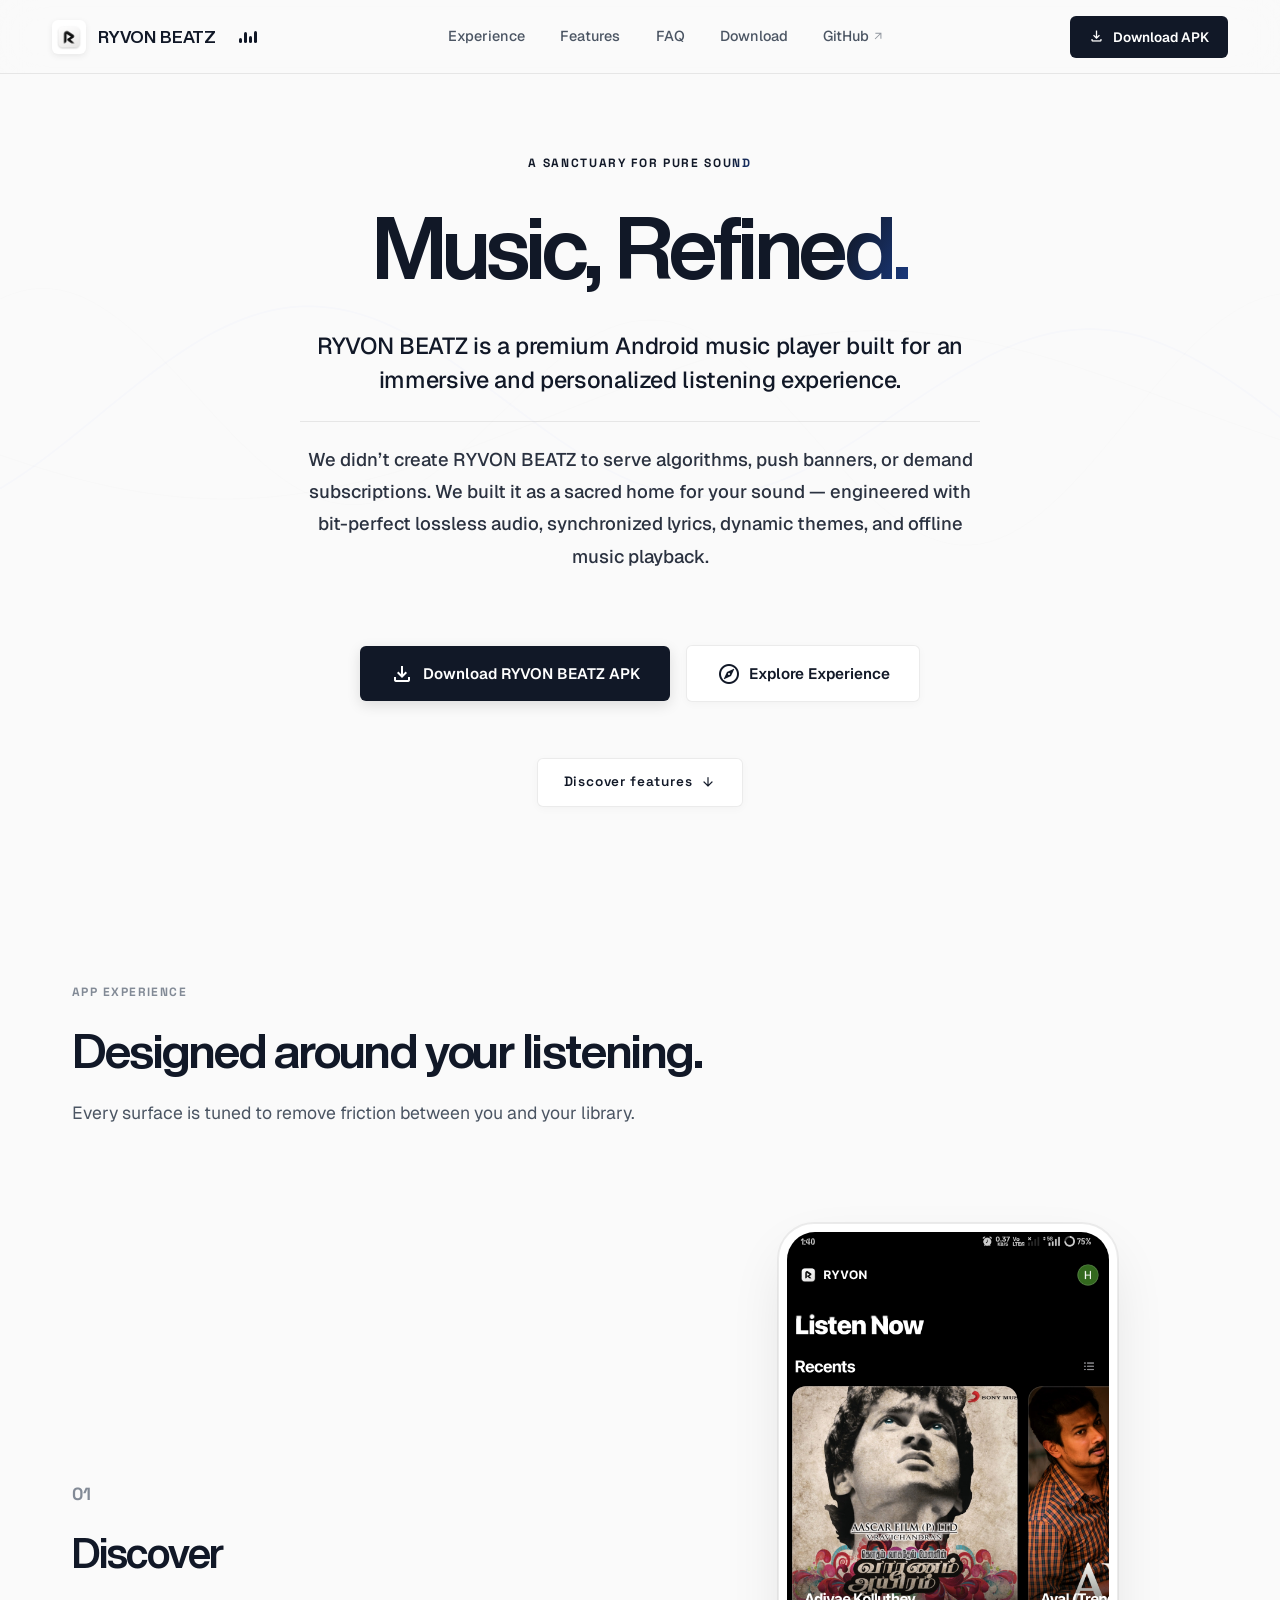
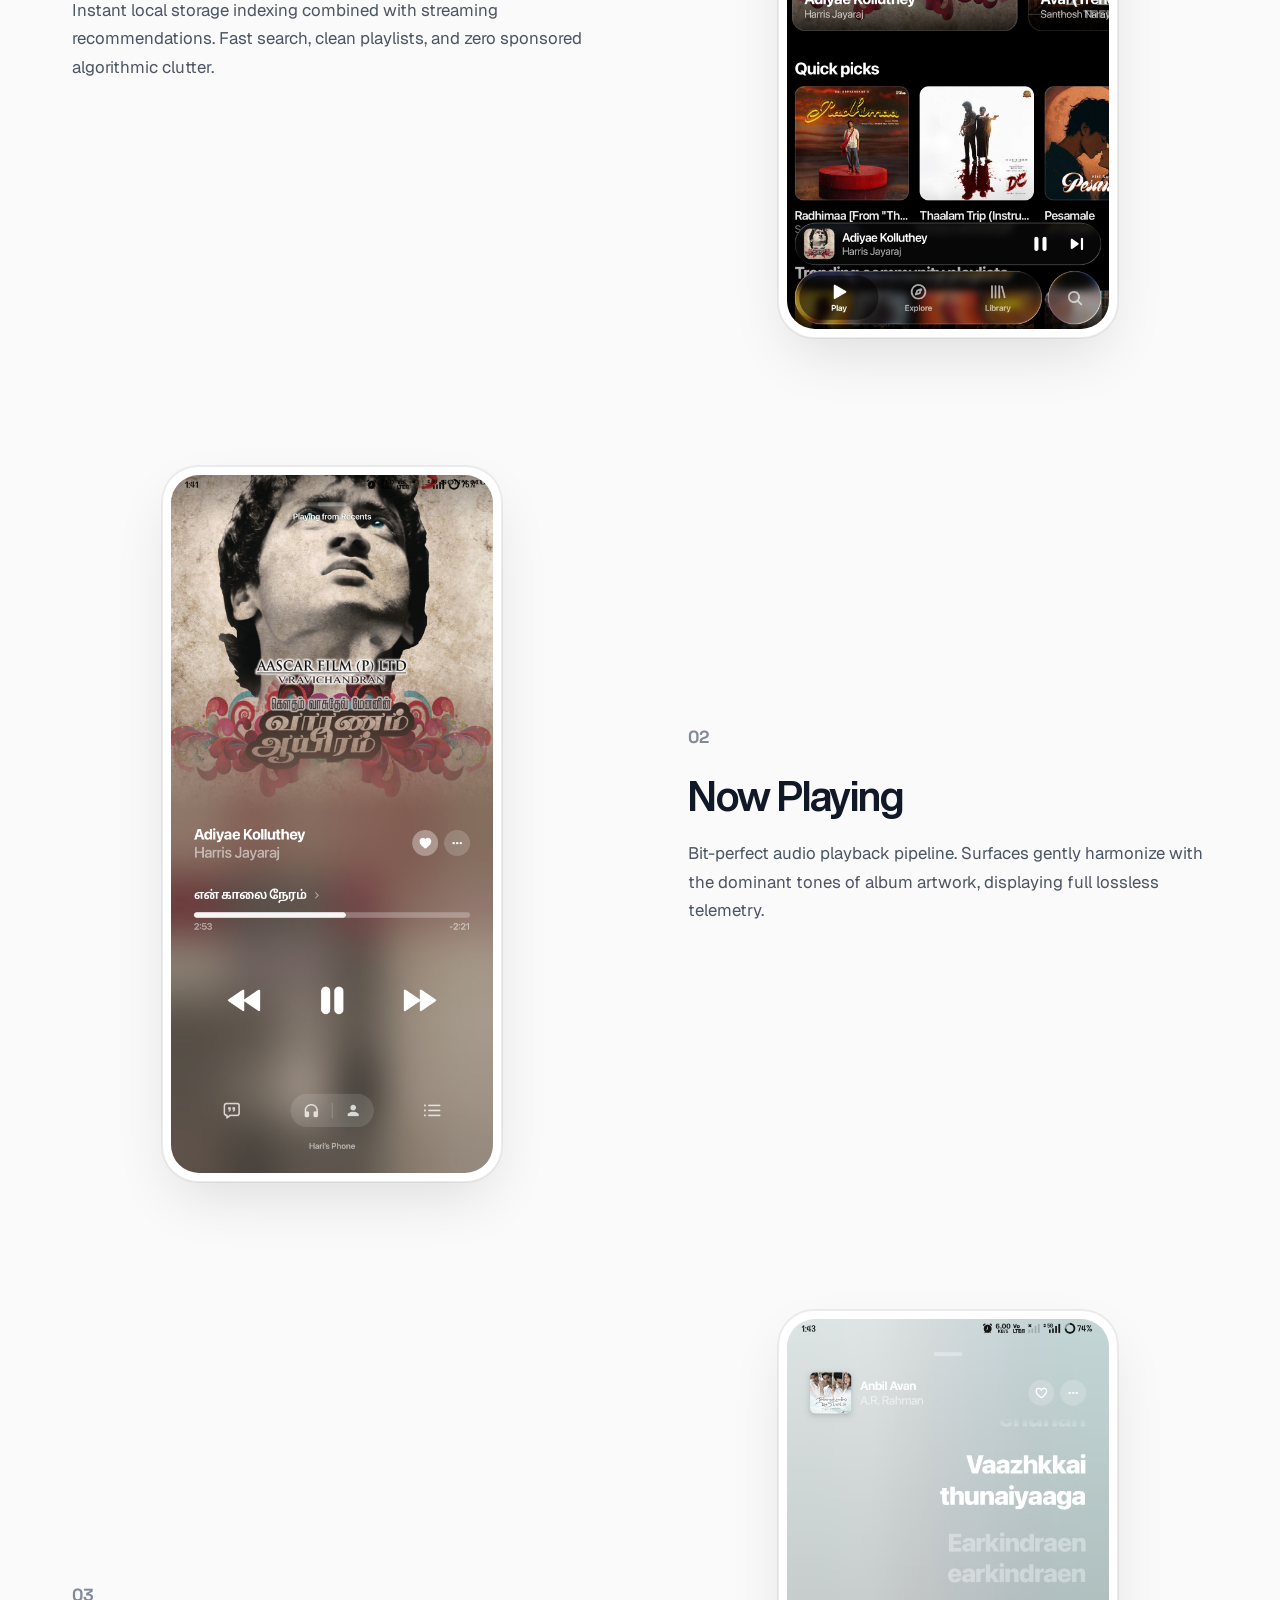
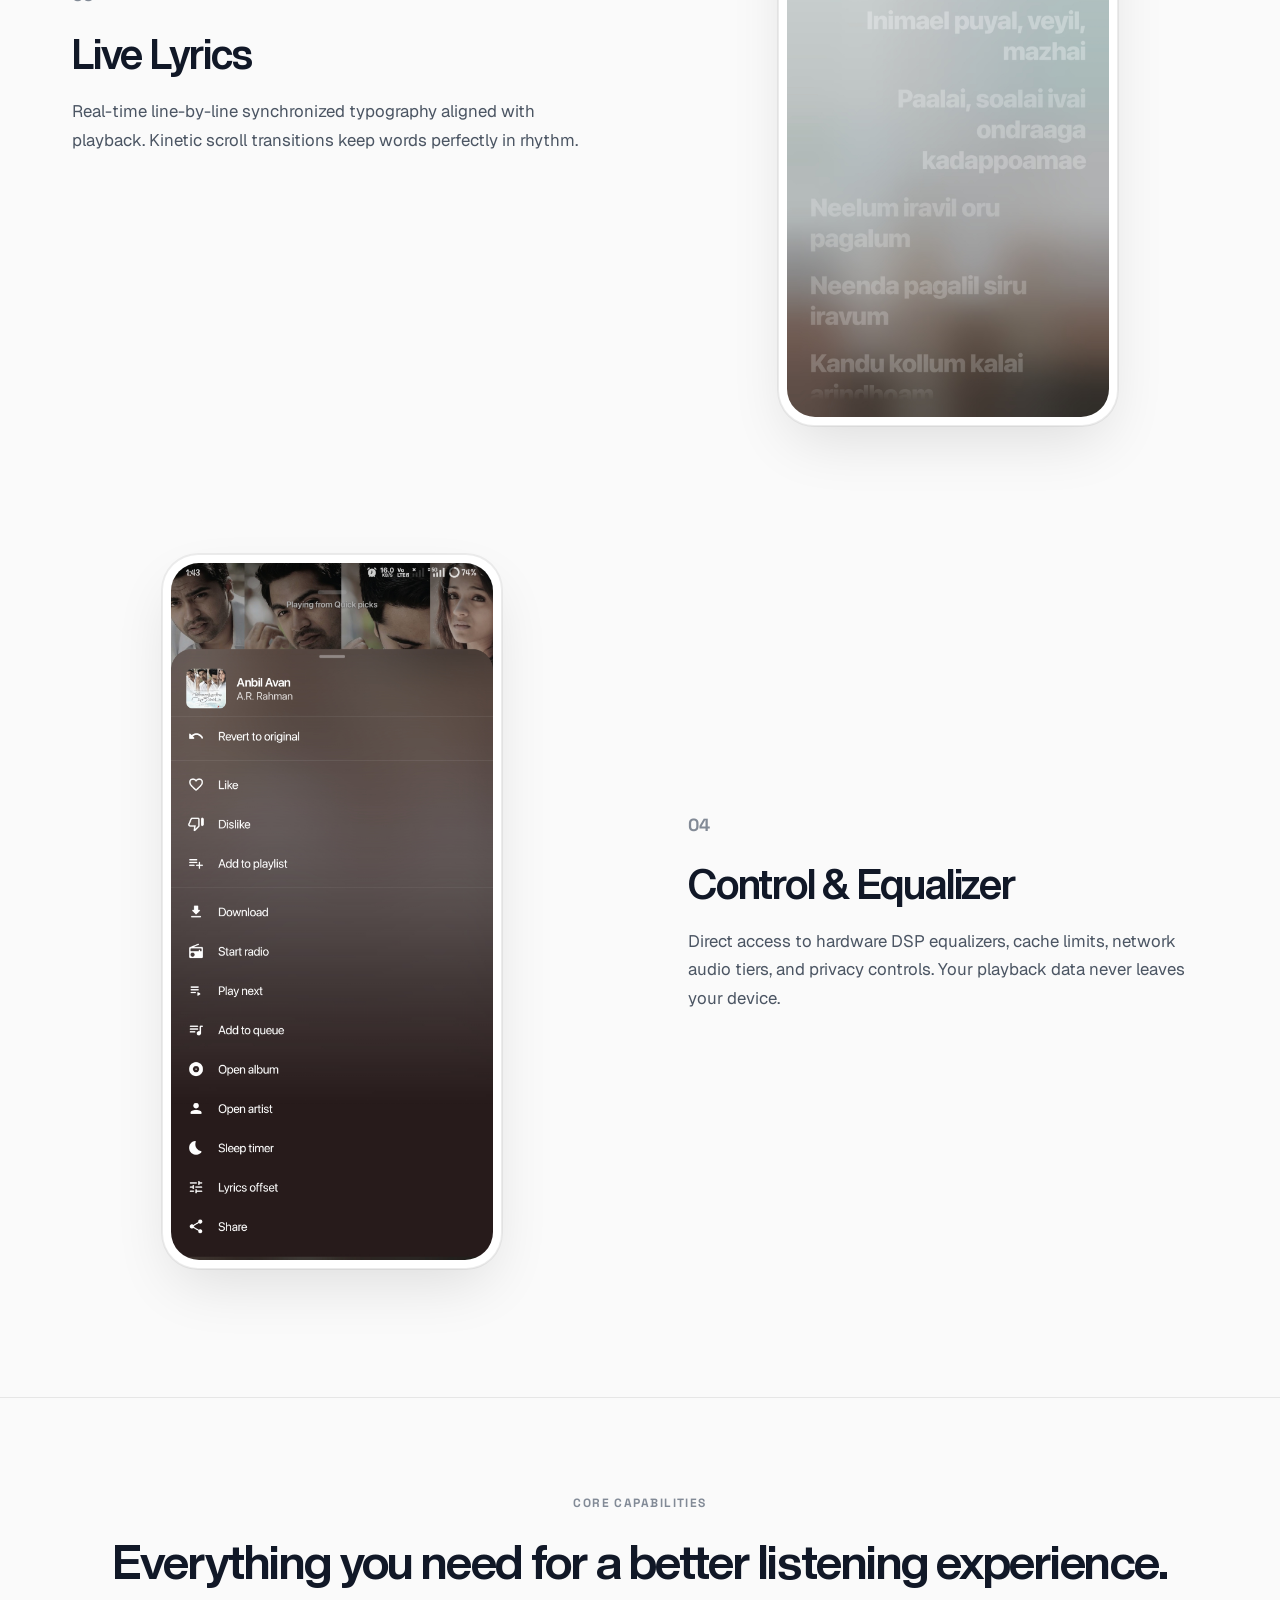
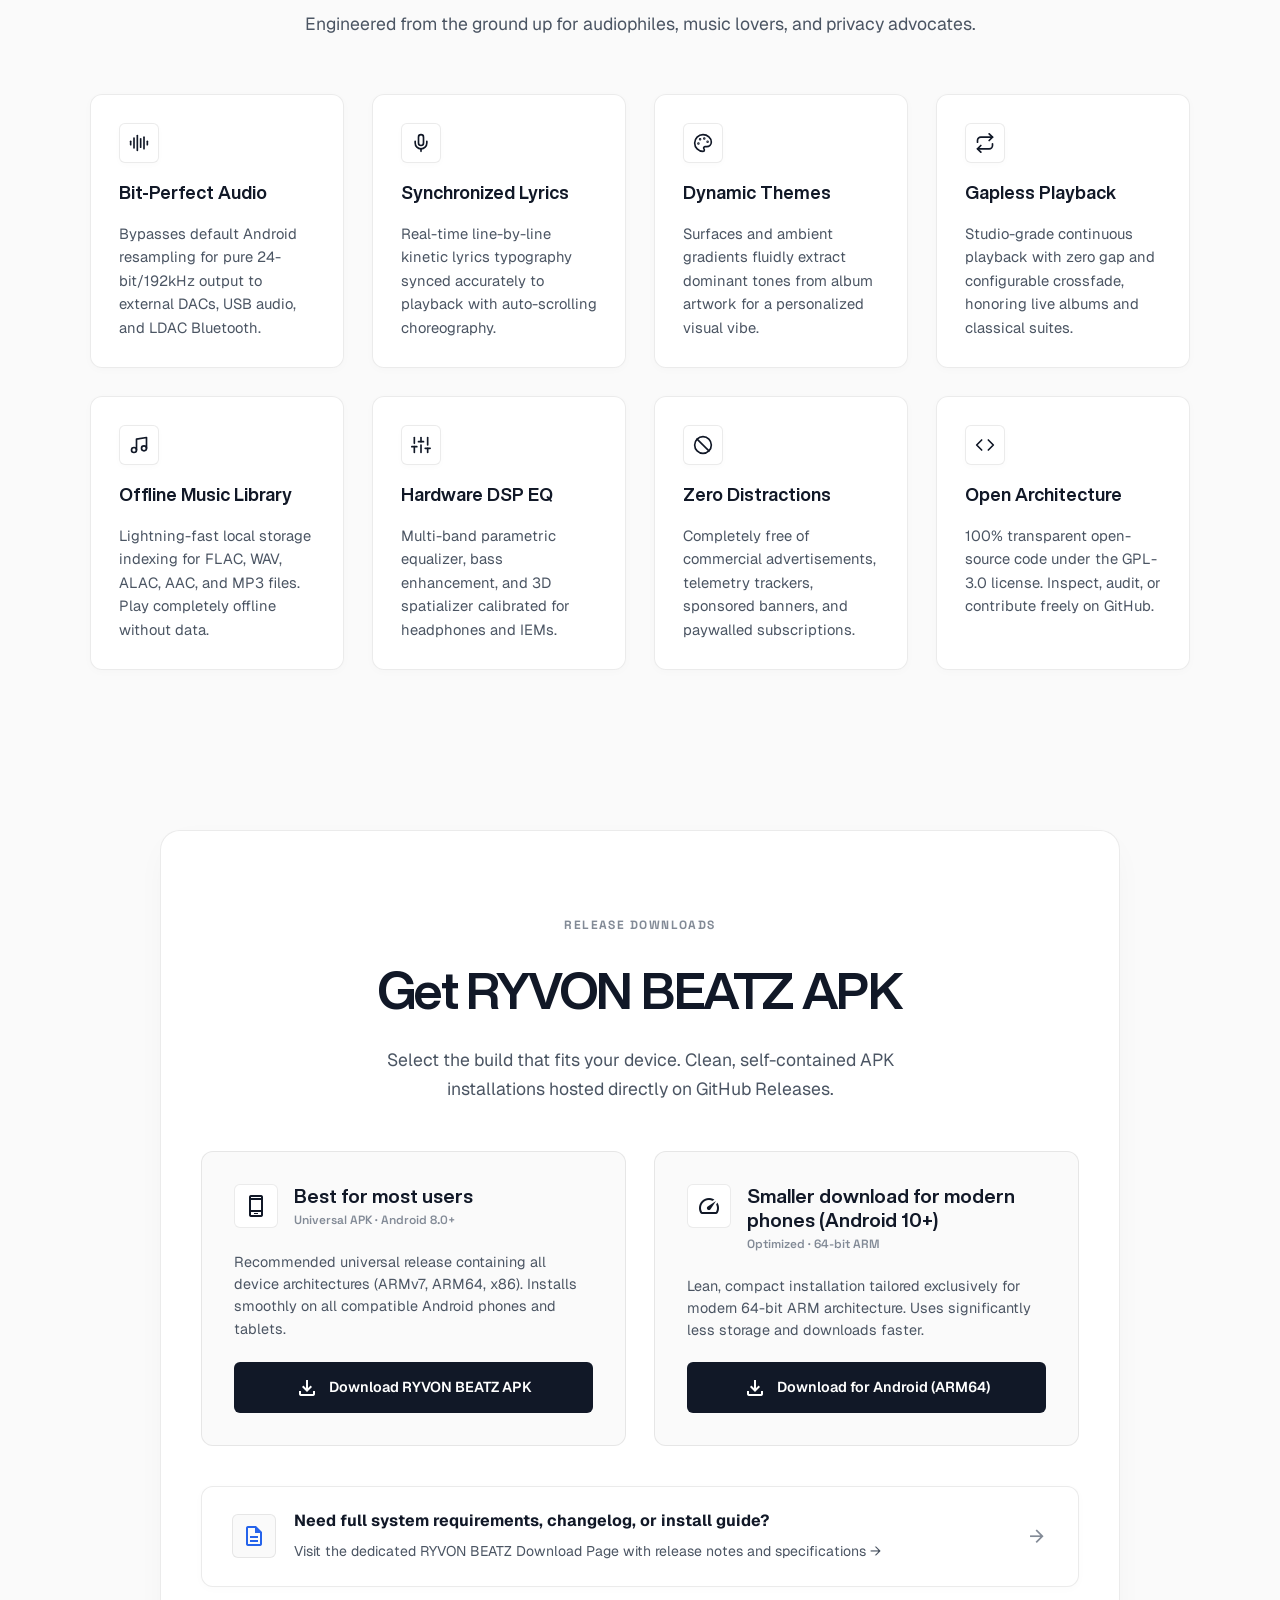
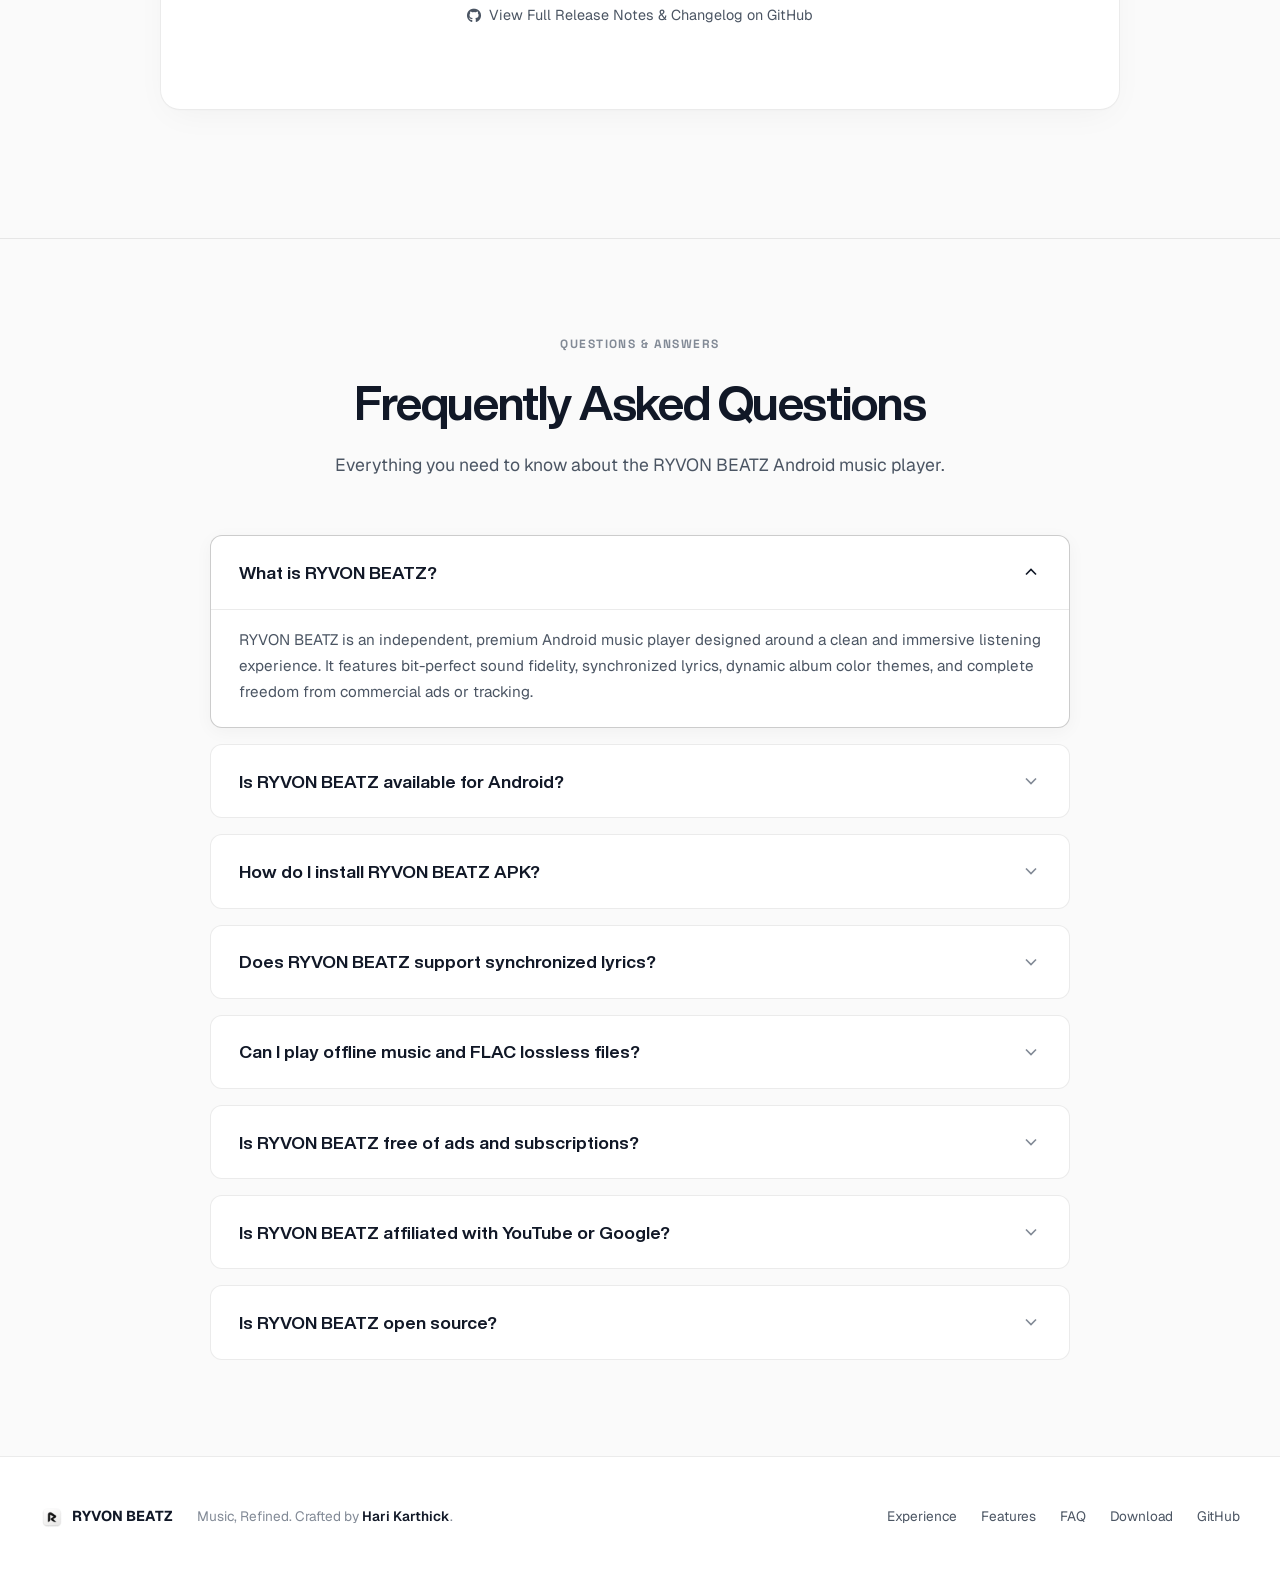
==== commit cd3462ba: "Fix feature icon ligature bug, remove pill badges, and integrate React Bits SpotlightCard, ShinyText" ====
--- a/index.html
+++ b/index.html
@@ -167,6 +167,12 @@
                 <div class="brand-title-group">
                     <span class="brand-name">RYVON BEATZ</span>
                 </div>
+                <div class="audio-equalizer-bars" aria-hidden="true" title="Lossless Audio Engine Active">
+                    <span class="eq-bar bar-1"></span>
+                    <span class="eq-bar bar-2"></span>
+                    <span class="eq-bar bar-3"></span>
+                    <span class="eq-bar bar-4"></span>
+                </div>
             </a>
 
             <!-- Primary Navigation Links -->
@@ -183,7 +189,7 @@
 
             <!-- Actions -->
             <div class="header-actions">
-                <a href="download.html" class="btn-header-download" aria-label="Download RYVON BEATZ APK">
+                <a href="download.html" class="btn-header-download" aria-label="Download RYVON BEATZ APK" data-magnetic>
                     <span class="material-symbols-outlined cta-icon">download</span>
                     <span>Download APK</span>
                 </a>
@@ -210,9 +216,9 @@
         <!-- Spacious Hero Section: Heart-touching Tribute to Music -->
         <section class="hero-stage-section" id="hero">
             <div class="hero-stage-container">
-                <span class="hero-category-label">A SANCTUARY FOR PURE SOUND</span>
-
-                <h1 class="hero-headline">
+                <span class="hero-category-label shiny-text">A SANCTUARY FOR PURE SOUND</span>
+
+                <h1 class="hero-headline shiny-text">
                     Music, Refined.
                 </h1>
 
@@ -225,13 +231,13 @@
                     </p>
                 </div>
 
-                <!-- Hero Action CTAs -->
+                <!-- Hero Action CTAs with React Bits Magnetic Physics -->
                 <div class="hero-cta-group">
-                    <a href="download.html" class="btn-hero-primary" aria-label="Download RYVON BEATZ APK for Android">
+                    <a href="download.html" class="btn-hero-primary" aria-label="Download RYVON BEATZ APK for Android" data-magnetic>
                         <span class="material-symbols-outlined">download</span>
                         <span>Download RYVON BEATZ APK</span>
                     </a>
-                    <a href="#experience" class="btn-hero-secondary">
+                    <a href="#experience" class="btn-hero-secondary" data-magnetic>
                         <span class="material-symbols-outlined">explore</span>
                         <span>Explore Experience</span>
                     </a>
@@ -248,7 +254,7 @@
 
         <!-- 4 Process Stages: Spacious Editorial Showcase with 4 App Screenshots -->
         <section class="stages-section" id="experience">
-            <div class="stages-header text-center">
+            <div class="stages-header text-center blur-reveal">
                 <span class="eyebrow-tag">APP EXPERIENCE</span>
                 <h2 class="section-title">Designed around your listening.</h2>
                 <p class="section-subtitle">Every surface is tuned to remove friction between you and your library.</p>
@@ -332,7 +338,7 @@
         <!-- Clean Feature Grid: Everything You Need for a Better Listening Experience -->
         <section class="features-section" id="features">
             <div class="section-container">
-                <div class="features-header">
+                <div class="features-header blur-reveal">
                     <span class="eyebrow-tag">CORE CAPABILITIES</span>
                     <h2 class="section-title">Everything you need for a better listening experience.</h2>
                     <p class="section-subtitle">Engineered from the ground up for audiophiles, music lovers, and privacy advocates.</p>
@@ -340,57 +346,73 @@
 
                 <div class="features-grid-8">
                     <!-- Feature 1: Bit-Perfect Audio -->
-                    <article class="feature-card-box">
-                        <div class="feature-icon"><span class="material-symbols-outlined">graphic_eq</span></div>
+                    <article class="feature-card-box spotlight-card">
+                        <div class="feature-icon">
+                            <svg width="20" height="20" viewBox="0 0 24 24" fill="none" stroke="currentColor" stroke-width="2" stroke-linecap="round" stroke-linejoin="round"><path d="M2 10v4"></path><path d="M6 6v12"></path><path d="M10 3v18"></path><path d="M14 7v10"></path><path d="M18 5v14"></path><path d="M22 10v4"></path></svg>
+                        </div>
                         <h3>Bit-Perfect Audio</h3>
                         <p>Bypasses default Android resampling for pure 24-bit/192kHz output to external DACs, USB audio, and LDAC Bluetooth.</p>
                     </article>
 
                     <!-- Feature 2: Synchronized Lyrics -->
-                    <article class="feature-card-box">
-                        <div class="feature-icon"><span class="material-symbols-outlined">lyrics</span></div>
+                    <article class="feature-card-box spotlight-card">
+                        <div class="feature-icon">
+                            <svg width="20" height="20" viewBox="0 0 24 24" fill="none" stroke="currentColor" stroke-width="2" stroke-linecap="round" stroke-linejoin="round"><path d="M12 2a3 3 0 0 0-3 3v7a3 3 0 0 0 6 0V5a3 3 0 0 0-3-3Z"></path><path d="M19 10v2a7 7 0 0 1-14 0v-2"></path><line x1="12" x2="12" y1="19" y2="22"></line></svg>
+                        </div>
                         <h3>Synchronized Lyrics</h3>
                         <p>Real-time line-by-line kinetic lyrics typography synced accurately to playback with auto-scrolling choreography.</p>
                     </article>
 
                     <!-- Feature 3: Dynamic Album Theming -->
-                    <article class="feature-card-box">
-                        <div class="feature-icon"><span class="material-symbols-outlined">palette</span></div>
+                    <article class="feature-card-box spotlight-card">
+                        <div class="feature-icon">
+                            <svg width="20" height="20" viewBox="0 0 24 24" fill="none" stroke="currentColor" stroke-width="2" stroke-linecap="round" stroke-linejoin="round"><circle cx="13.5" cy="6.5" r=".5" fill="currentColor"></circle><circle cx="17.5" cy="10.5" r=".5" fill="currentColor"></circle><circle cx="8.5" cy="7.5" r=".5" fill="currentColor"></circle><circle cx="6.5" cy="12.5" r=".5" fill="currentColor"></circle><path d="M12 2C6.5 2 2 6.5 2 12s4.5 10 10 10c.926 0 1.648-.746 1.648-1.688 0-.437-.18-.835-.437-1.125-.29-.289-.438-.652-.438-1.125a1.64 1.64 0 0 1 1.668-1.668h1.996c3.051 0 5.555-2.503 5.555-5.554C21.965 6.012 17.461 2 12 2z"></path></svg>
+                        </div>
                         <h3>Dynamic Themes</h3>
                         <p>Surfaces and ambient gradients fluidly extract dominant tones from album artwork for a personalized visual vibe.</p>
                     </article>
 
                     <!-- Feature 4: Gapless Playback -->
-                    <article class="feature-card-box">
-                        <div class="feature-icon"><span class="material-symbols-outlined">motion_photos_auto</span></div>
+                    <article class="feature-card-box spotlight-card">
+                        <div class="feature-icon">
+                            <svg width="20" height="20" viewBox="0 0 24 24" fill="none" stroke="currentColor" stroke-width="2" stroke-linecap="round" stroke-linejoin="round"><polyline points="17 1 21 5 17 9"></polyline><path d="M3 11V9a4 4 0 0 1 4-4h14"></path><polyline points="7 23 3 19 7 15"></polyline><path d="M21 13v2a4 4 0 0 1-4 4H3"></path></svg>
+                        </div>
                         <h3>Gapless Playback</h3>
                         <p>Studio-grade continuous playback with zero gap and configurable crossfade, honoring live albums and classical suites.</p>
                     </article>
 
                     <!-- Feature 5: Offline Music & Local Library -->
-                    <article class="feature-card-box">
-                        <div class="feature-icon"><span class="material-symbols-outlined">folder_music</span></div>
+                    <article class="feature-card-box spotlight-card">
+                        <div class="feature-icon">
+                            <svg width="20" height="20" viewBox="0 0 24 24" fill="none" stroke="currentColor" stroke-width="2" stroke-linecap="round" stroke-linejoin="round"><path d="M9 18V5l12-2v13"></path><circle cx="6" cy="18" r="3"></circle><circle cx="18" cy="16" r="3"></circle></svg>
+                        </div>
                         <h3>Offline Music Library</h3>
                         <p>Lightning-fast local storage indexing for FLAC, WAV, ALAC, AAC, and MP3 files. Play completely offline without data.</p>
                     </article>
 
                     <!-- Feature 6: Hardware DSP Equalizer -->
-                    <article class="feature-card-box">
-                        <div class="feature-icon"><span class="material-symbols-outlined">tune</span></div>
+                    <article class="feature-card-box spotlight-card">
+                        <div class="feature-icon">
+                            <svg width="20" height="20" viewBox="0 0 24 24" fill="none" stroke="currentColor" stroke-width="2" stroke-linecap="round" stroke-linejoin="round"><line x1="4" x2="4" y1="21" y2="14"></line><line x1="4" x2="4" y1="10" y2="3"></line><line x1="12" x2="12" y1="21" y2="12"></line><line x1="12" x2="12" y1="8" y2="3"></line><line x1="20" x2="20" y1="21" y2="16"></line><line x1="20" x2="20" y1="12" y2="3"></line><line x1="1" x2="7" y1="14" y2="14"></line><line x1="9" x2="15" y1="8" y2="8"></line><line x1="17" x2="23" y1="16" y2="16"></line></svg>
+                        </div>
                         <h3>Hardware DSP EQ</h3>
                         <p>Multi-band parametric equalizer, bass enhancement, and 3D spatializer calibrated for headphones and IEMs.</p>
                     </article>
 
                     <!-- Feature 7: Zero Distractions -->
-                    <article class="feature-card-box">
-                        <div class="feature-icon"><span class="material-symbols-outlined">block</span></div>
+                    <article class="feature-card-box spotlight-card">
+                        <div class="feature-icon">
+                            <svg width="20" height="20" viewBox="0 0 24 24" fill="none" stroke="currentColor" stroke-width="2" stroke-linecap="round" stroke-linejoin="round"><circle cx="12" cy="12" r="10"></circle><line x1="4.93" x2="19.07" y1="4.93" y2="19.07"></line></svg>
+                        </div>
                         <h3>Zero Distractions</h3>
                         <p>Completely free of commercial advertisements, telemetry trackers, sponsored banners, and paywalled subscriptions.</p>
                     </article>
 
                     <!-- Feature 8: Open-Source Architecture -->
-                    <article class="feature-card-box">
-                        <div class="feature-icon"><span class="material-symbols-outlined">code</span></div>
+                    <article class="feature-card-box spotlight-card">
+                        <div class="feature-icon">
+                            <svg width="20" height="20" viewBox="0 0 24 24" fill="none" stroke="currentColor" stroke-width="2" stroke-linecap="round" stroke-linejoin="round"><polyline points="16 18 22 12 16 6"></polyline><polyline points="8 6 2 12 8 18"></polyline></svg>
+                        </div>
                         <h3>Open Architecture</h3>
                         <p>100% transparent open-source code under the GPL-3.0 license. Inspect, audit, or contribute freely on GitHub.</p>
                     </article>
@@ -411,7 +433,7 @@
                     <!-- 2 Distinct Download Options -->
                     <div class="download-options-grid">
                         <!-- Option 1: Best for most users -->
-                        <div class="download-card-option" id="download-best">
+                        <div class="download-card-option spotlight-card" id="download-best">
                             <div class="option-header">
                                 <div class="option-icon">
                                     <span class="material-symbols-outlined">phone_android</span>
@@ -425,7 +447,7 @@
                                 Recommended universal release containing all device architectures (ARMv7, ARM64, x86). Installs smoothly on all compatible Android phones and tablets.
                             </p>
                             <div class="option-action">
-                                <a href="https://github.com/harikarthick12/RYVON-BEATZ/releases/download/v1.6.0/RYVON-BEATZ-v1.6.0-universal.apk" class="btn-action-primary" target="_blank" rel="noopener" download aria-label="Download RYVON BEATZ Universal APK for Android 8.0+">
+                                <a href="https://github.com/harikarthick12/RYVON-BEATZ/releases/download/v1.6.0/RYVON-BEATZ-v1.6.0-universal.apk" class="btn-action-primary" target="_blank" rel="noopener" download aria-label="Download RYVON BEATZ Universal APK for Android 8.0+" data-magnetic>
                                     <span class="material-symbols-outlined">download</span>
                                     <span>Download RYVON BEATZ APK</span>
                                 </a>
@@ -433,7 +455,7 @@
                         </div>
 
                         <!-- Option 2: Smaller download for modern phones -->
-                        <div class="download-card-option" id="download-modern">
+                        <div class="download-card-option spotlight-card" id="download-modern">
                             <div class="option-header">
                                 <div class="option-icon">
                                     <span class="material-symbols-outlined">speed</span>
@@ -447,7 +469,7 @@
                                 Lean, compact installation tailored exclusively for modern 64-bit ARM architecture. Uses significantly less storage and downloads faster.
                             </p>
                             <div class="option-action">
-                                <a href="https://github.com/harikarthick12/RYVON-BEATZ/releases/download/v1.6.0/RYVON-BEATZ-v1.6.0-arm64-v8a.apk" class="btn-action-primary" target="_blank" rel="noopener" download aria-label="Download RYVON BEATZ ARM64 Optimized APK for Android 10+">
+                                <a href="https://github.com/harikarthick12/RYVON-BEATZ/releases/download/v1.6.0/RYVON-BEATZ-v1.6.0-arm64-v8a.apk" class="btn-action-primary" target="_blank" rel="noopener" download aria-label="Download RYVON BEATZ ARM64 Optimized APK for Android 10+" data-magnetic>
                                     <span class="material-symbols-outlined">download</span>
                                     <span>Download for Android (ARM64)</span>
                                 </a>
@@ -459,11 +481,11 @@
                     <a href="download.html" class="full-download-banner" aria-label="Visit dedicated RYVON BEATZ download page for full system requirements and installation guide">
                         <div class="banner-content">
                             <div class="banner-icon">
-                                <span class="material-symbols-outlined">verified</span>
+                                <span class="material-symbols-outlined">description</span>
                             </div>
                             <div class="banner-text">
                                 <strong>Need full system requirements, changelog, or install guide?</strong>
-                                <span>Visit the dedicated RYVON BEATZ Download Page with release notes and verification &rarr;</span>
+                                <span>Visit the dedicated RYVON BEATZ Download Page with release notes and specifications &rarr;</span>
                             </div>
                         </div>
                         <span class="material-symbols-outlined banner-arrow">arrow_forward</span>
@@ -482,7 +504,7 @@
         <!-- Frequently Asked Questions (FAQ) Section -->
         <section class="faq-section" id="faq">
             <div class="faq-container">
-                <div class="faq-header">
+                <div class="faq-header blur-reveal">
                     <span class="eyebrow-tag">QUESTIONS & ANSWERS</span>
                     <h2 class="section-title">Frequently Asked Questions</h2>
                     <p class="section-subtitle">Everything you need to know about the RYVON BEATZ Android music player.</p>
--- a/style.css
+++ b/style.css
@@ -1145,29 +1145,15 @@
     margin: 0 auto;
 }
 
-.version-pill {
-    display: inline-flex;
-    align-items: center;
-    gap: 0.4rem;
-    font-family: var(--font-mono);
-    font-size: 0.75rem;
-    font-weight: 700;
-    letter-spacing: 0.08em;
-    text-transform: uppercase;
-    color: #1d4ed8;
-    background: rgba(37, 99, 235, 0.08);
-    border: 1px solid rgba(37, 99, 235, 0.2);
-    padding: 0.35rem 0.85rem;
-    border-radius: 999px;
-    margin-bottom: 1.25rem;
-}
-
 .download-page-title {
     font-family: var(--font-display);
     font-size: clamp(2.4rem, 5.5vw, 4rem);
     font-weight: 700;
     letter-spacing: -0.035em;
     color: var(--text-primary);
+    line-height: 1.1;
+    margin-bottom: 1.25rem;
+}
     line-height: 1.1;
     margin-bottom: 1.25rem;
 }
@@ -1342,3 +1328,121 @@
     margin-top: 1px;
 }
 
+/* ==========================================================================
+   React Bits UI Components & Micro-Interactions (reactbits.dev)
+   ========================================================================== */
+
+/* 1. React Bits: Spotlight Card Effect (Cursor-Following Radial Illumination) */
+.spotlight-card {
+    position: relative;
+    overflow: hidden;
+    --mouse-x: 50%;
+    --mouse-y: 50%;
+    --spotlight-color: rgba(37, 99, 235, 0.075);
+}
+
+.spotlight-card::before {
+    content: '';
+    position: absolute;
+    top: 0;
+    left: 0;
+    right: 0;
+    bottom: 0;
+    background: radial-gradient(
+        380px circle at var(--mouse-x) var(--mouse-y),
+        var(--spotlight-color),
+        transparent 65%
+    );
+    opacity: 0;
+    transition: opacity 0.35s ease;
+    pointer-events: none;
+    z-index: 1;
+}
+
+.spotlight-card:hover::before {
+    opacity: 1;
+}
+
+.spotlight-card > * {
+    position: relative;
+    z-index: 2;
+}
+
+/* 2. React Bits: Shiny Text (Subtle Luxury Light Sweep) */
+.shiny-text {
+    background: linear-gradient(
+        115deg,
+        #111827 0%,
+        #111827 35%,
+        #2563eb 50%,
+        #111827 65%,
+        #111827 100%
+    );
+    background-size: 250% 100%;
+    -webkit-background-clip: text;
+    background-clip: text;
+    color: transparent;
+    animation: shinyTextSweep 7s ease-in-out infinite;
+    display: inline-block;
+}
+
+@keyframes shinyTextSweep {
+    0%, 20% {
+        background-position: 130% 0;
+    }
+    60%, 100% {
+        background-position: -130% 0;
+    }
+}
+
+/* 3. React Bits: Brand Audio Pulse Equalizer Micro-Indicator */
+.audio-equalizer-bars {
+    display: inline-flex;
+    align-items: flex-end;
+    gap: 2.5px;
+    height: 13px;
+    padding: 0 4px;
+    margin-left: 0.45rem;
+    vertical-align: middle;
+}
+
+.eq-bar {
+    width: 2.5px;
+    background: var(--text-primary);
+    border-radius: 2px;
+    animation: audioBounce 1.4s ease-in-out infinite alternate;
+}
+
+.eq-bar.bar-1 { height: 35%; animation-delay: 0.1s; }
+.eq-bar.bar-2 { height: 85%; animation-delay: 0.35s; }
+.eq-bar.bar-3 { height: 55%; animation-delay: 0.2s; }
+.eq-bar.bar-4 { height: 95%; animation-delay: 0.5s; }
+
+@keyframes audioBounce {
+    0% { height: 25%; opacity: 0.5; }
+    50% { height: 95%; opacity: 1; }
+    100% { height: 40%; opacity: 0.7; }
+}
+
+/* 4. React Bits: Magnetic Button Smoothing */
+[data-magnetic] {
+    will-change: transform;
+    transition: transform 0.22s cubic-bezier(0.25, 1, 0.5, 1), box-shadow 0.25s ease, background 0.2s ease;
+}
+
+/* 5. React Bits: BlurText / Scroll Reveal */
+.blur-reveal {
+    opacity: 0;
+    filter: blur(8px);
+    transform: translateY(20px);
+    transition: opacity 0.8s cubic-bezier(0.16, 1, 0.3, 1), filter 0.8s cubic-bezier(0.16, 1, 0.3, 1), transform 0.8s cubic-bezier(0.16, 1, 0.3, 1);
+    will-change: opacity, filter, transform;
+}
+
+.blur-reveal.in-view {
+    opacity: 1;
+    filter: blur(0);
+    transform: translateY(0);
+}
+
+
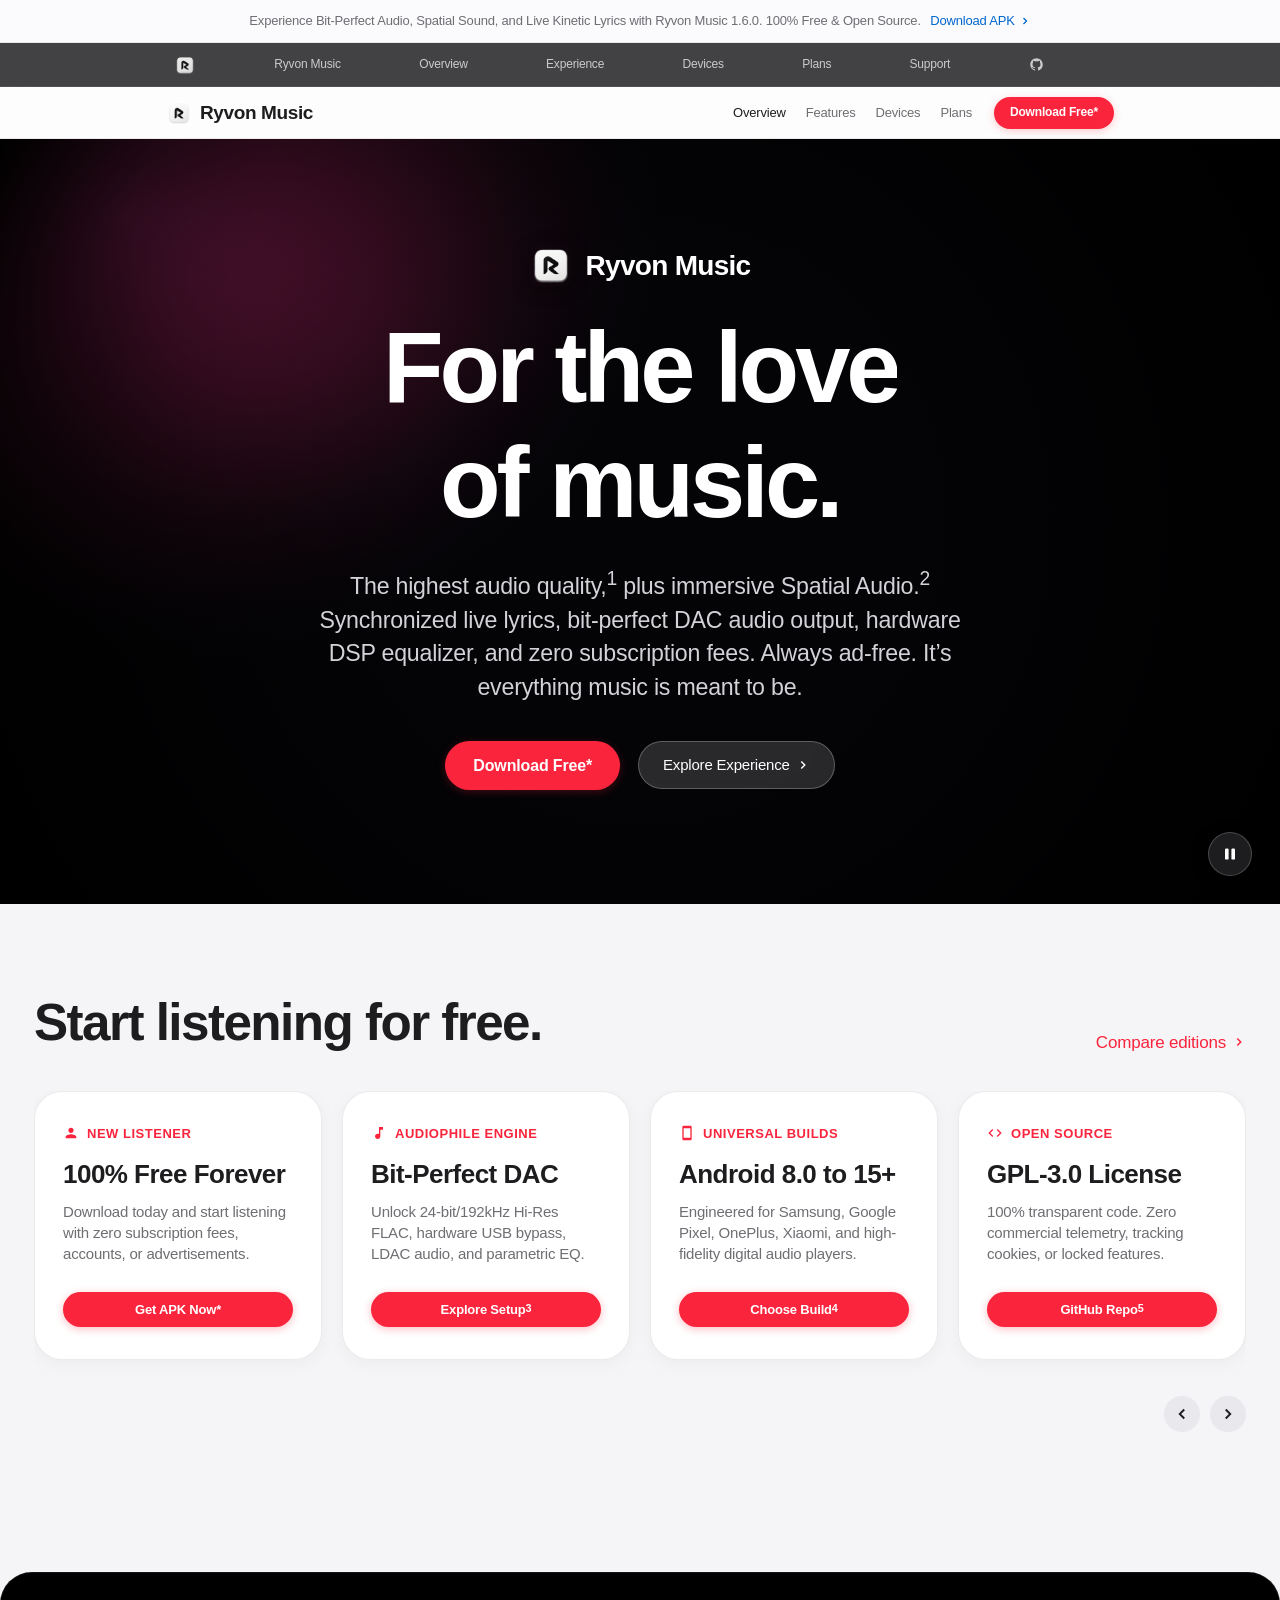
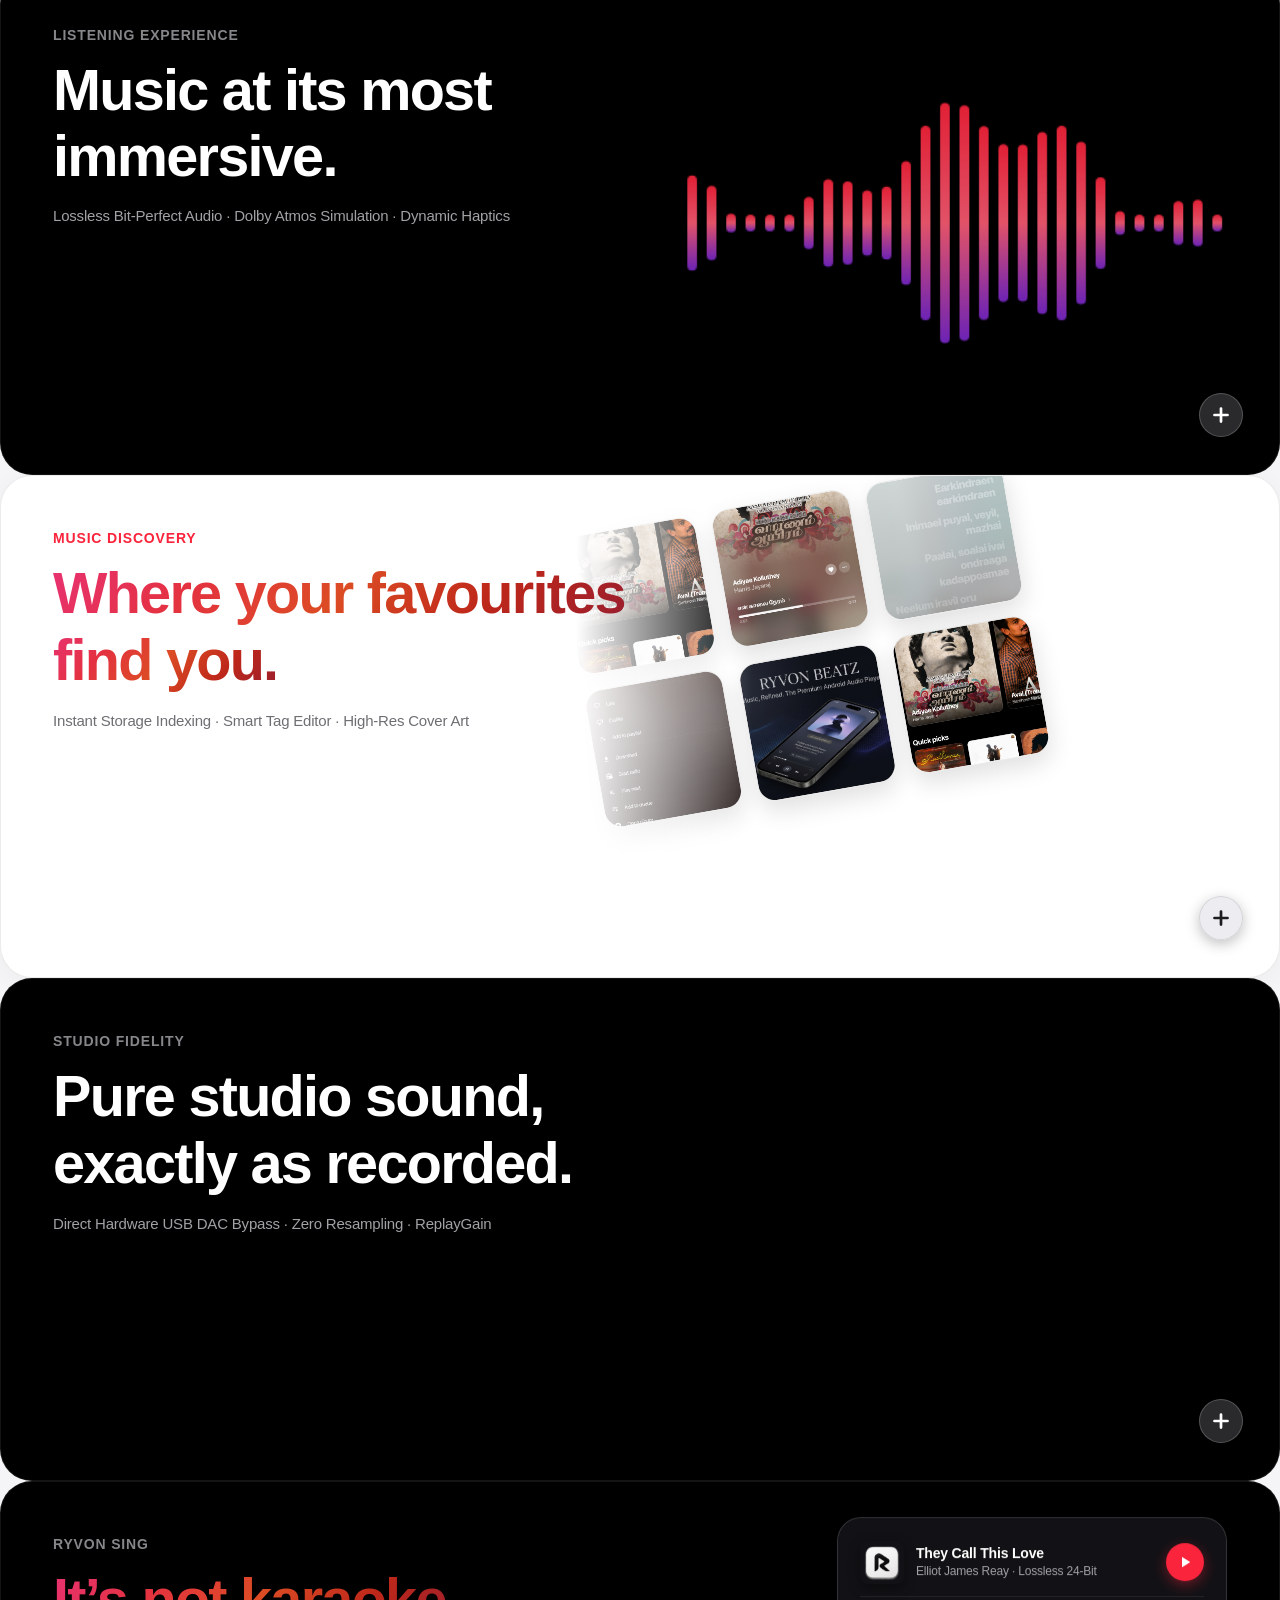
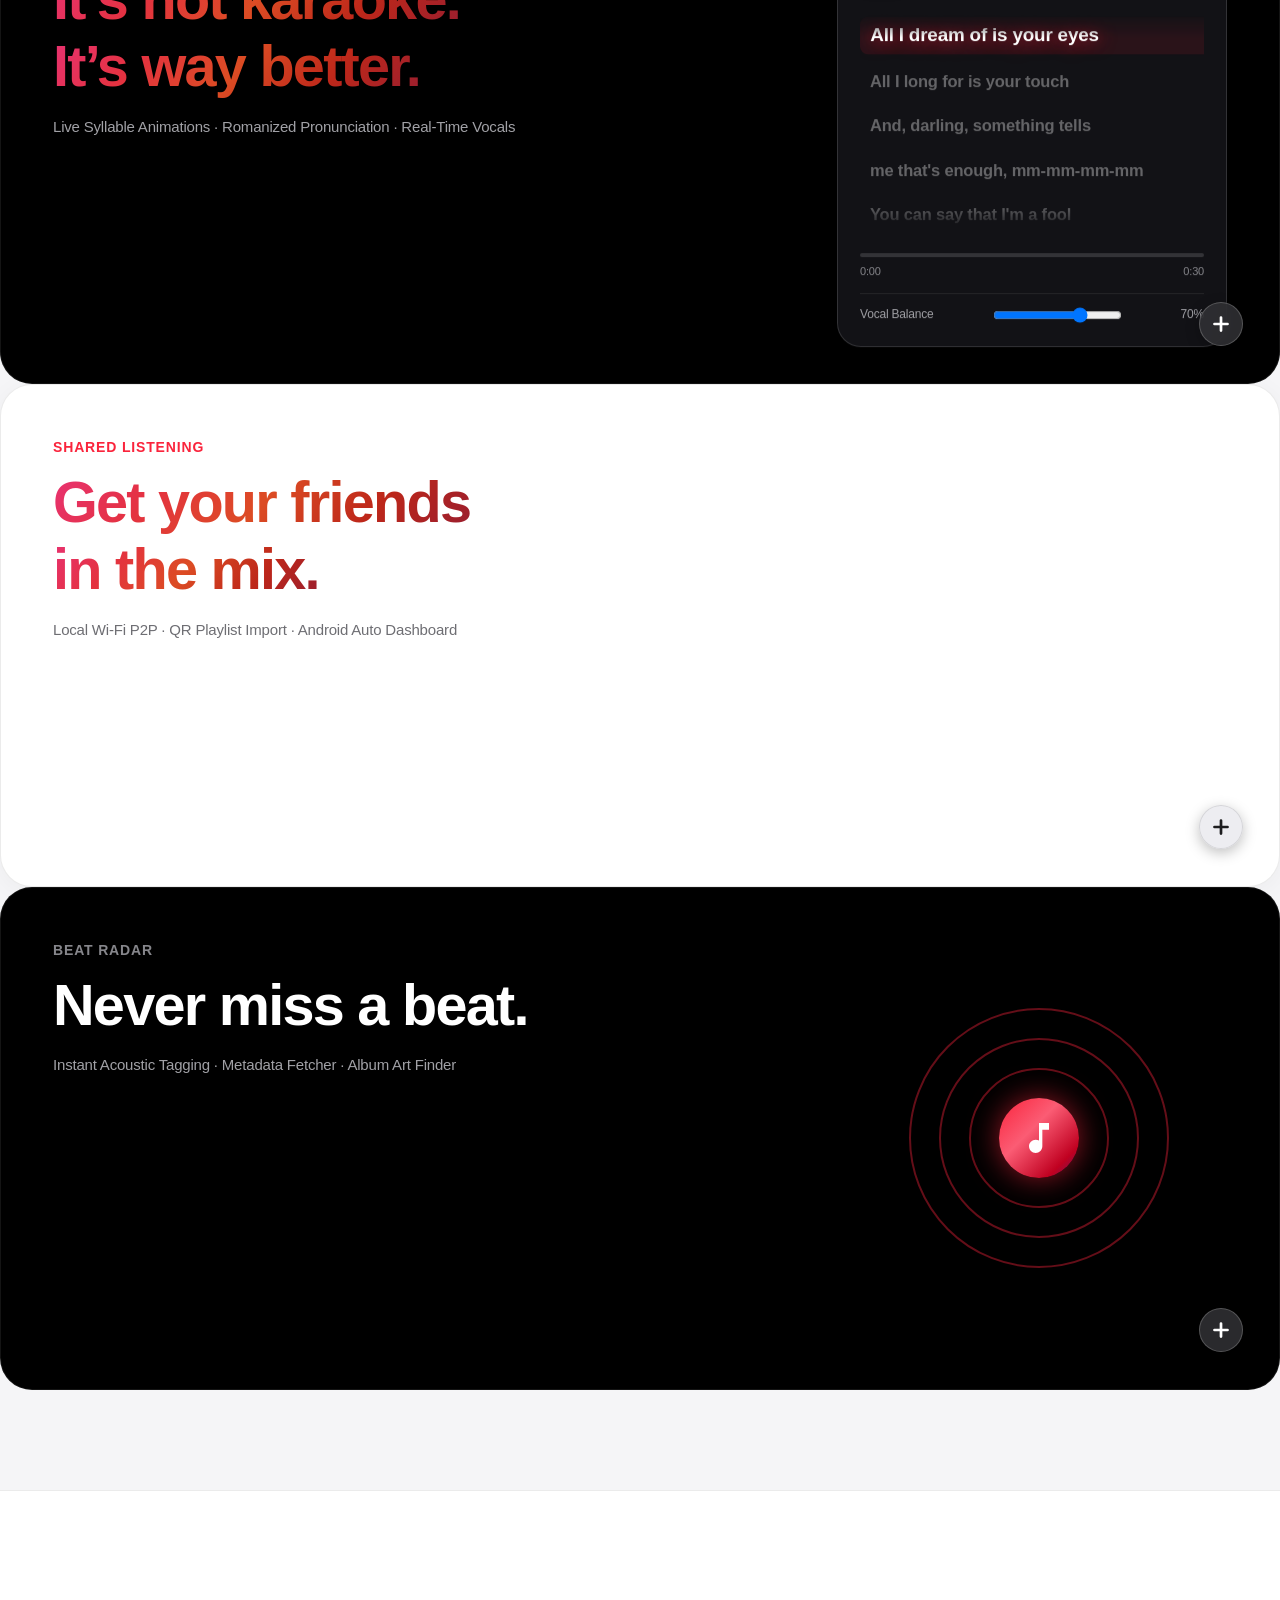
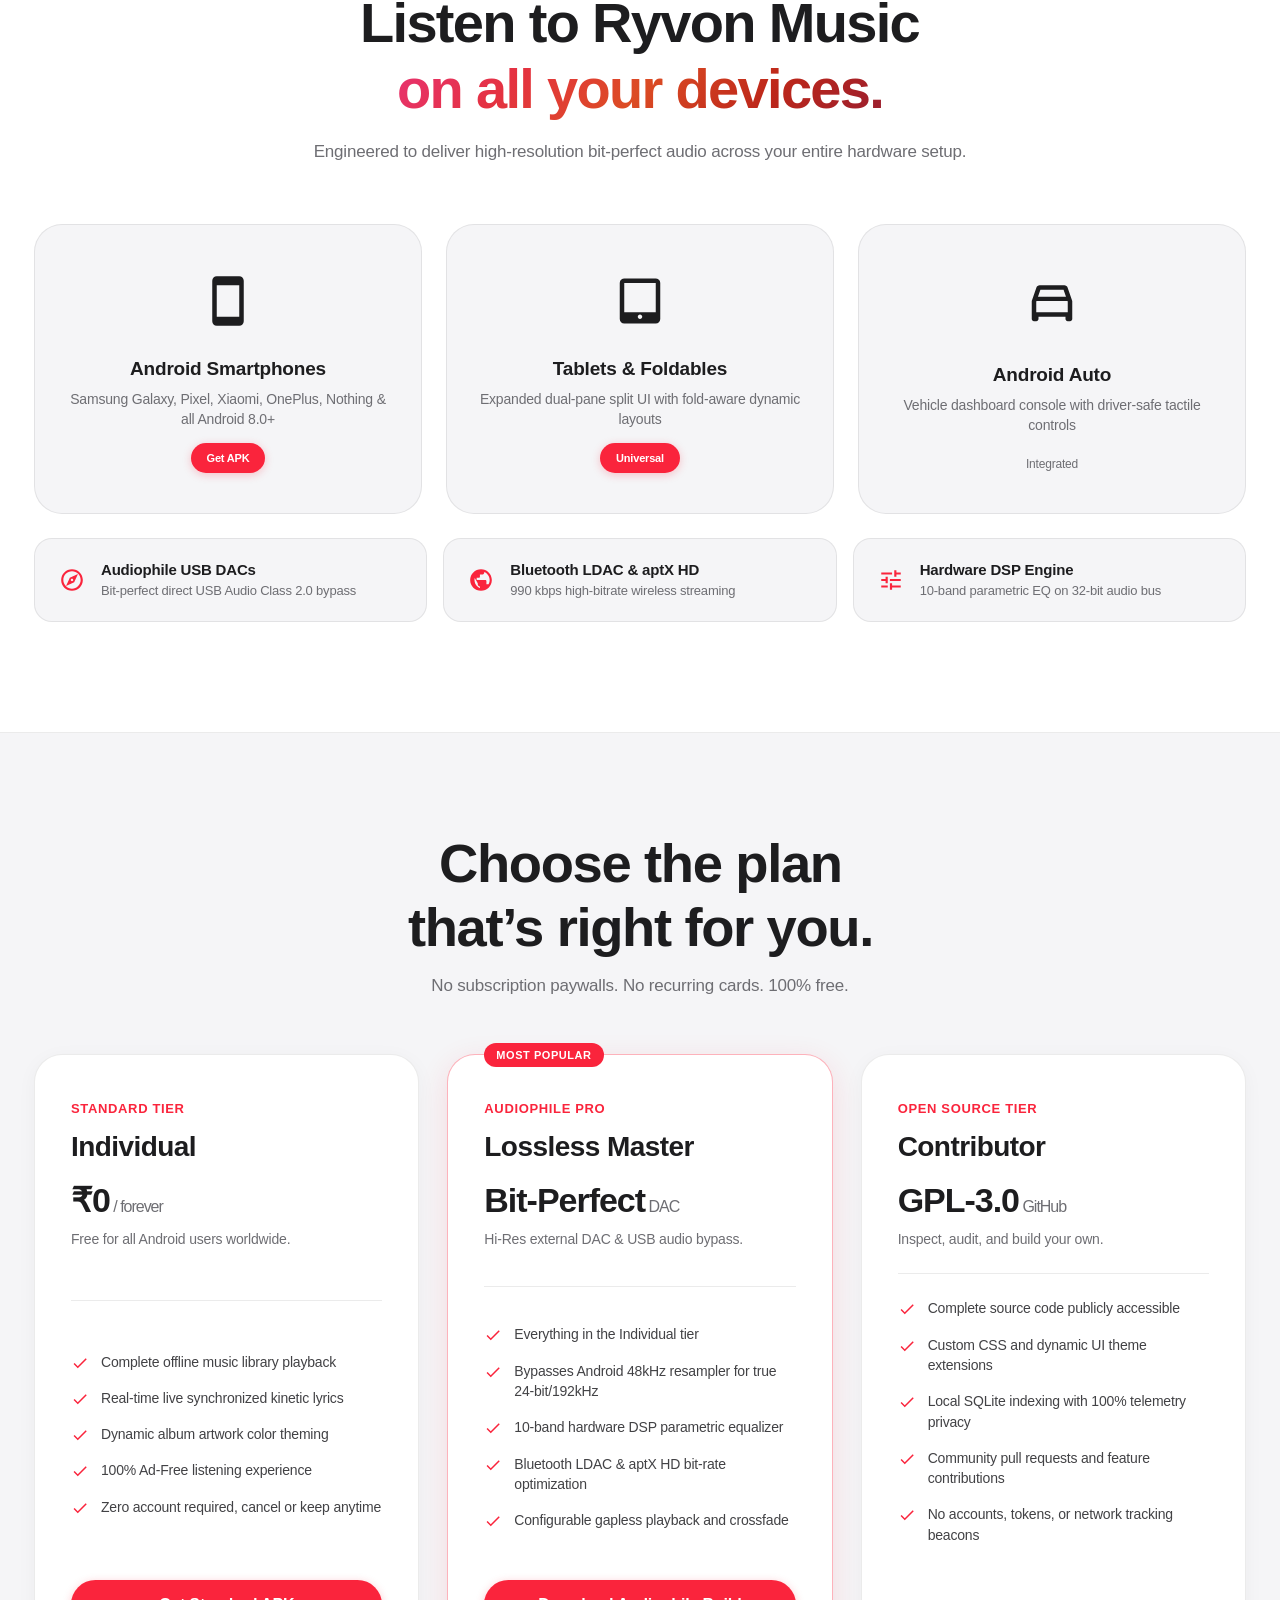
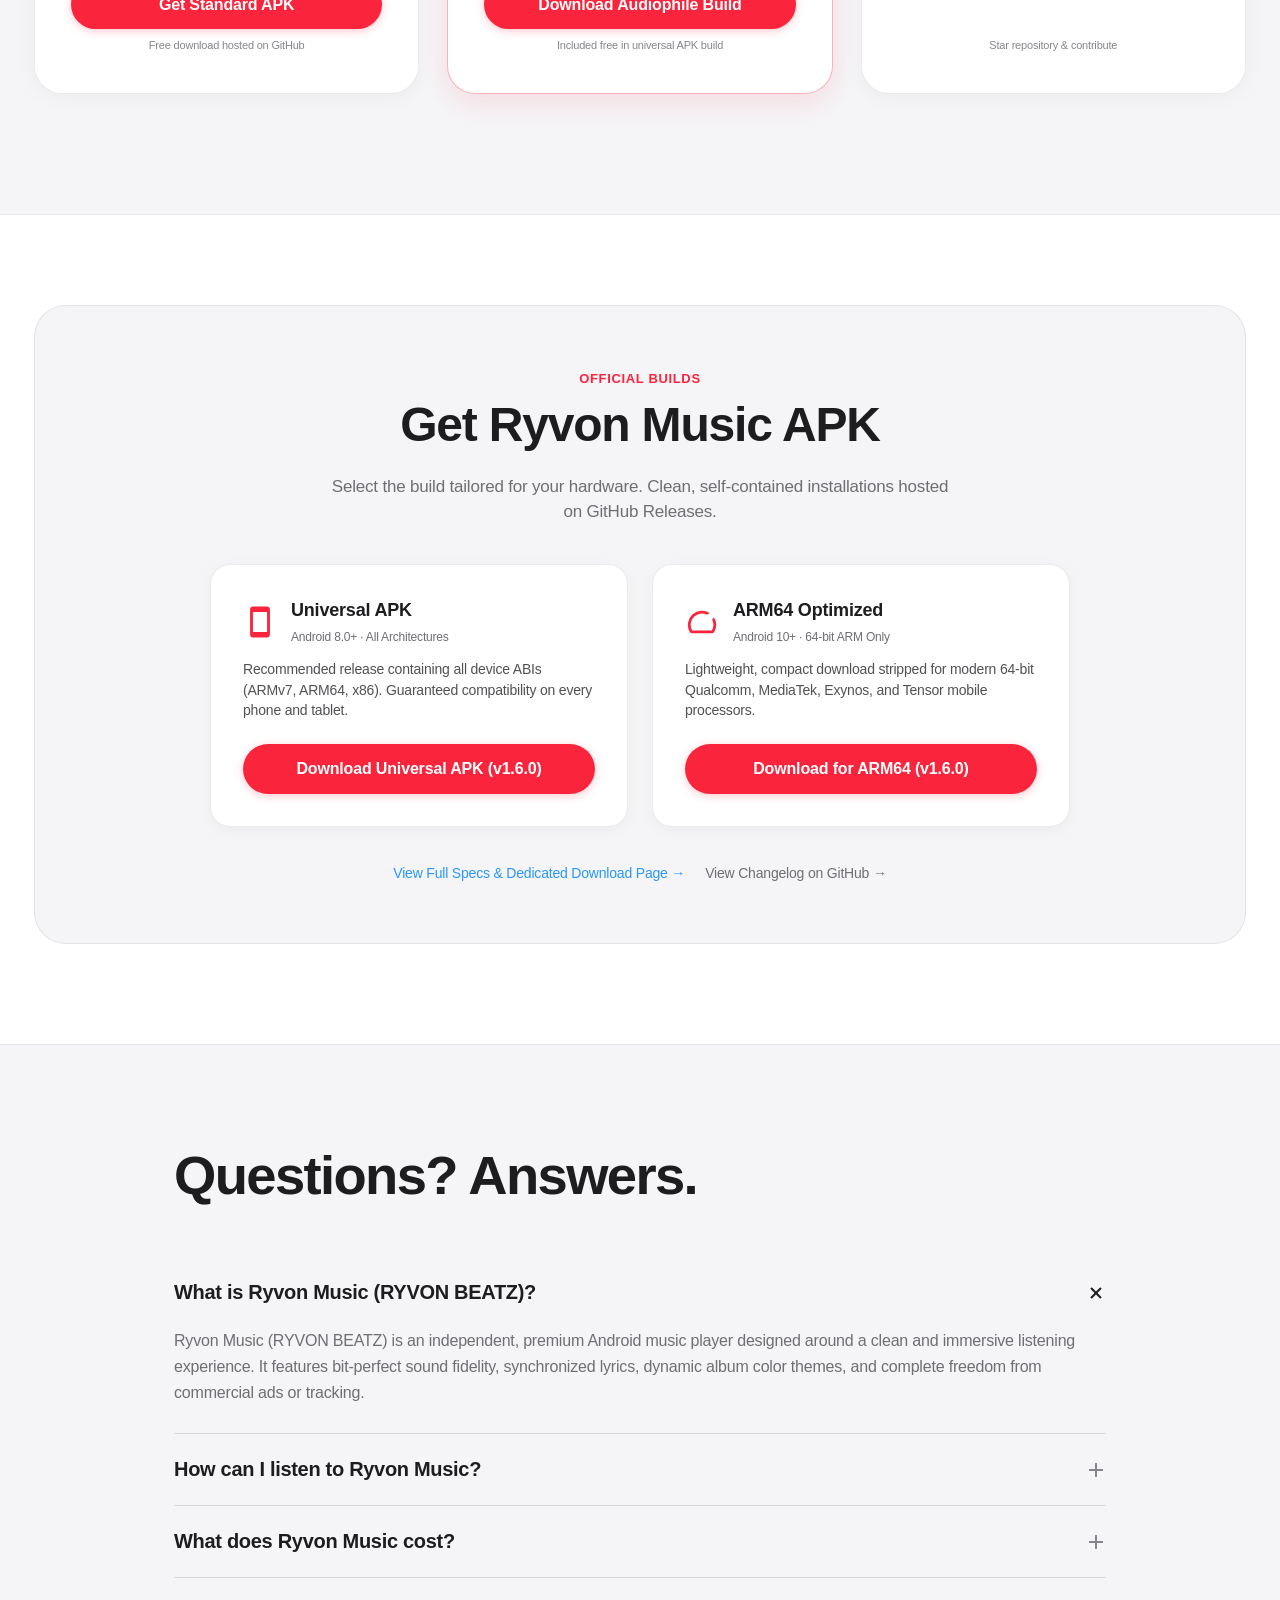
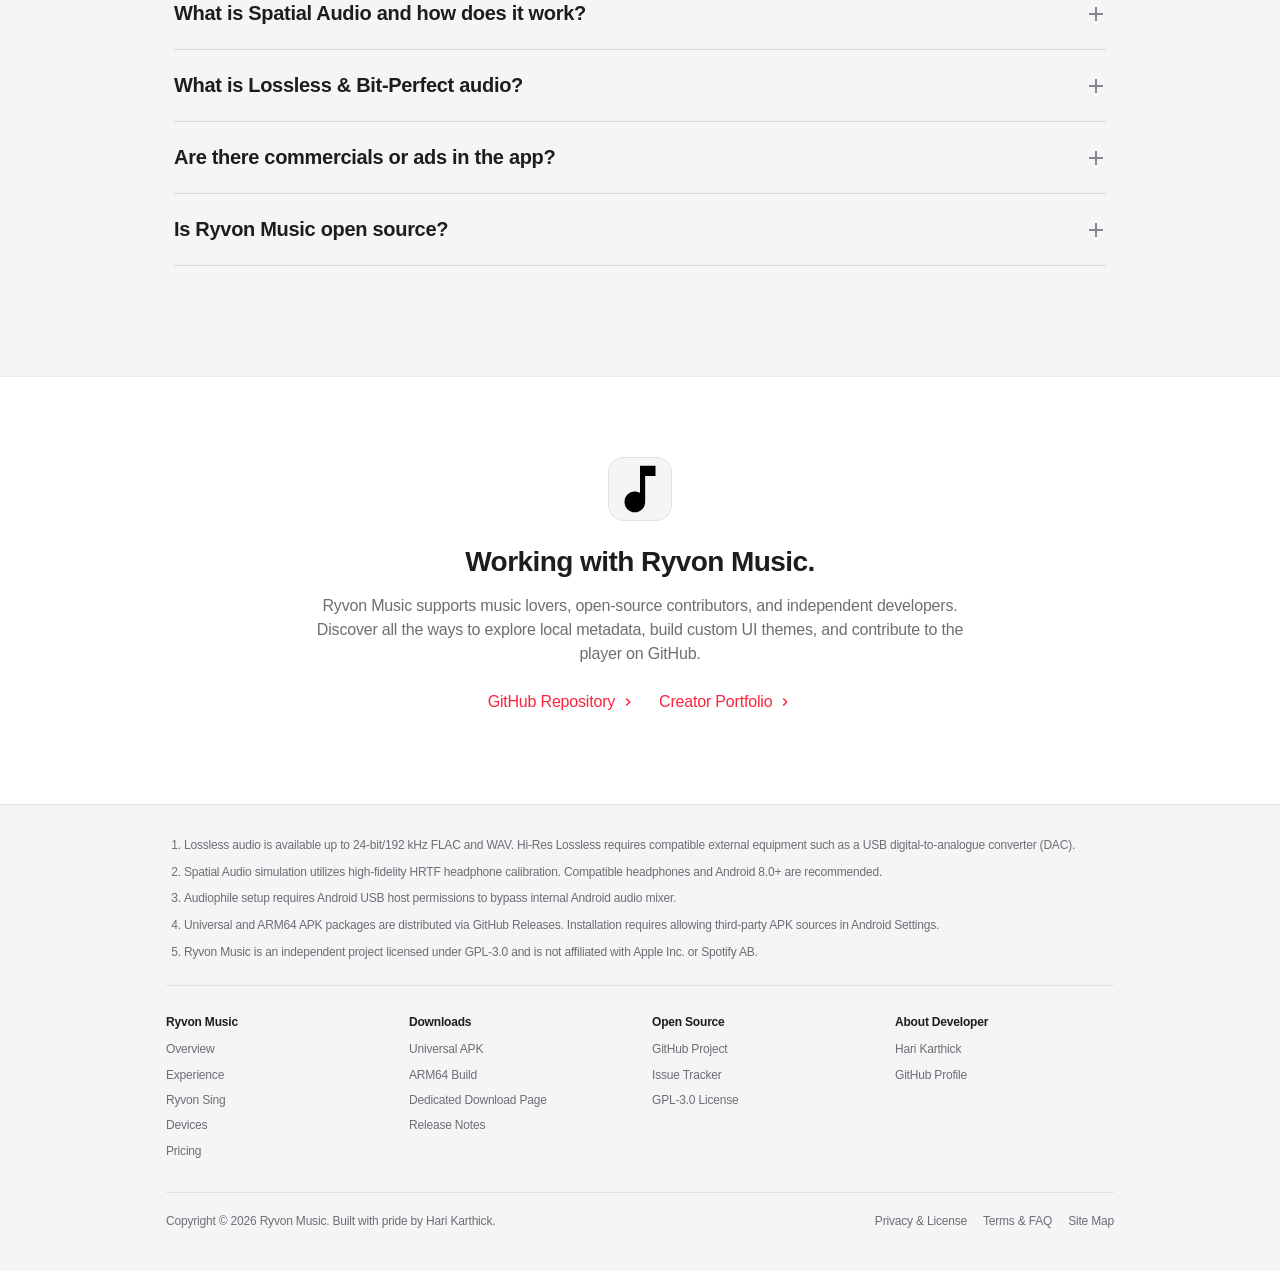
==== commit e3b1cf7b: "Redesign with Apple Music aesthetic, interactive synchronized lyrics for 'They Call This Love' with " ====
--- a/index.html
+++ b/index.html
@@ -1,47 +1,47 @@
 <!DOCTYPE html>
-<html lang="en" data-theme="light">
+<html lang="en">
 
 <head>
-    <meta name="google-site-verification" content="2tkhgrtnxnfCPQ8ZUpFUUVvcQyy9BUqDqyMtqvV1n0g" />
     <meta charset="UTF-8">
     <meta name="viewport" content="width=device-width, initial-scale=1.0, viewport-fit=cover">
     
     <!-- Primary SEO Title & Description -->
-    <title>RYVON BEATZ — Premium Android Music Player</title>
+    <title>Ryvon Music — Music, Refined. | Premium Apple-Inspired Experience</title>
     <meta name="description"
-        content="RYVON BEATZ is a premium Android music player built for an immersive listening experience with synchronized lyrics, dynamic themes, gapless playback, offline music and more." />
+        content="Ryvon Music (RYVON BEATZ) is a premium Android music player built for an immersive listening experience with Spatial Audio, synchronized lyrics, lossless audio, dynamic themes, and zero ads." />
     <meta name="keywords"
-        content="RYVON BEATZ, RYVON BEATZ APK, RYVON BEATZ Android, RYVON BEATZ music player, Android music player, music player APK, premium music player Android, offline music player Android, music player with synchronized lyrics, Android audio player, high quality music player, bit-perfect audio, lossless audio" />
+        content="Ryvon Music, RYVON BEATZ, RYVON BEATZ APK, Ryvon Music Android, apple music clone, android music player, lossless audio player, synchronized lyrics, spatial audio android, offline music player" />
     <meta name="author" content="Hari Karthick">
     <meta name="robots" content="index,follow">
     <link rel="canonical" href="https://ryvonbeatzweb.netlify.app/">
 
     <!-- Open Graph / Facebook / WhatsApp -->
     <meta property="og:type" content="website">
-    <meta property="og:title" content="RYVON BEATZ — Music, Refined.">
-    <meta property="og:description" content="A beautifully crafted Android music player designed around the music you love.">
+    <meta property="og:title" content="Ryvon Music — For the love of music.">
+    <meta property="og:description" content="A beautifully crafted Android music player designed around Spatial Audio, bit-perfect fidelity, and synchronized kinetic lyrics.">
     <meta property="og:image" content="https://ryvonbeatzweb.netlify.app/og-image.png">
     <meta property="og:image:width" content="1200">
     <meta property="og:image:height" content="630">
-    <meta property="og:image:alt" content="RYVON BEATZ — Premium Android Music Player">
+    <meta property="og:image:alt" content="Ryvon Music — Premium Android Audio Player">
     <meta property="og:url" content="https://ryvonbeatzweb.netlify.app/">
-    <meta property="og:site_name" content="RYVON BEATZ">
+    <meta property="og:site_name" content="Ryvon Music">
 
     <!-- Twitter / X Card -->
     <meta name="twitter:card" content="summary_large_image">
-    <meta name="twitter:title" content="RYVON BEATZ — Music, Refined.">
-    <meta name="twitter:description" content="A premium Android music player built for an immersive listening experience.">
+    <meta name="twitter:title" content="Ryvon Music — For the love of music.">
+    <meta name="twitter:description" content="Stream and play high-resolution offline audio with Spatial Audio, live synchronized lyrics, and zero ads.">
     <meta name="twitter:image" content="https://ryvonbeatzweb.netlify.app/og-image.png">
-    <meta name="twitter:image:alt" content="RYVON BEATZ — Premium Android Music Player">
-
-    <!-- SoftwareApplication Structured Data (Google Rich Snippets) -->
+    <meta name="twitter:image:alt" content="Ryvon Music — Premium Android Audio Player">
+
+    <!-- Structured Data -->
     <script type="application/ld+json">
     {
         "@context": "https://schema.org",
         "@type": "SoftwareApplication",
-        "name": "RYVON BEATZ",
-        "headline": "RYVON BEATZ — Premium Android Music Player",
-        "description": "RYVON BEATZ is a premium Android music player built for an immersive listening experience with synchronized lyrics, dynamic themes, gapless playback, offline music and more.",
+        "name": "Ryvon Music",
+        "alternateName": "RYVON BEATZ",
+        "headline": "Ryvon Music — For the love of music.",
+        "description": "Ryvon Music is a premium Android music player featuring Spatial Audio simulation, bit-perfect lossless playback, synchronized lyrics, and zero ads.",
         "operatingSystem": "ANDROID",
         "applicationCategory": "MultimediaApplication",
         "url": "https://ryvonbeatzweb.netlify.app/",
@@ -60,563 +60,1022 @@
     }
     </script>
 
-    <!-- FAQPage Structured Data -->
-    <script type="application/ld+json">
-    {
-        "@context": "https://schema.org",
-        "@type": "FAQPage",
-        "mainEntity": [
-            {
-                "@type": "Question",
-                "name": "What is RYVON BEATZ?",
-                "acceptedAnswer": {
-                    "@type": "Answer",
-                    "text": "RYVON BEATZ is an independent, premium Android music player designed around a clean and immersive listening experience with bit-perfect sound fidelity, synchronized lyrics, and zero ads."
-                }
-            },
-            {
-                "@type": "Question",
-                "name": "Is RYVON BEATZ available for Android?",
-                "acceptedAnswer": {
-                    "@type": "Answer",
-                    "text": "Yes. RYVON BEATZ is distributed as an Android APK through the official RYVON BEATZ website and GitHub Releases, compatible with Android 8.0 Oreo and higher."
-                }
-            },
-            {
-                "@type": "Question",
-                "name": "How do I install RYVON BEATZ APK?",
-                "acceptedAnswer": {
-                    "@type": "Answer",
-                    "text": "Download the latest APK from the official website, tap the downloaded file in your notification panel or file manager, and confirm installation when prompted by Android."
-                }
-            },
-            {
-                "@type": "Question",
-                "name": "Does RYVON BEATZ support synchronized lyrics?",
-                "acceptedAnswer": {
-                    "@type": "Answer",
-                    "text": "Yes. RYVON BEATZ features real-time, line-by-line synchronized typography aligned smoothly with your audio playback."
-                }
-            },
-            {
-                "@type": "Question",
-                "name": "Can I play offline music and FLAC lossless files?",
-                "acceptedAnswer": {
-                    "@type": "Answer",
-                    "text": "Yes. RYVON BEATZ includes instant local storage indexing with full support for high-resolution offline music including FLAC (up to 24-bit/192kHz), WAV, ALAC, AAC, and MP3."
-                }
-            },
-            {
-                "@type": "Question",
-                "name": "Is RYVON BEATZ free of ads and subscriptions?",
-                "acceptedAnswer": {
-                    "@type": "Answer",
-                    "text": "Yes. RYVON BEATZ is completely free of ads, sponsor banners, tracking beacons, and subscription paywalls."
-                }
-            },
-            {
-                "@type": "Question",
-                "name": "Is RYVON BEATZ affiliated with YouTube or Google?",
-                "acceptedAnswer": {
-                    "@type": "Answer",
-                    "text": "No. RYVON BEATZ is an independent open-source project and is not affiliated with, sponsored by, or endorsed by Google or YouTube."
-                }
-            },
-            {
-                "@type": "Question",
-                "name": "Is RYVON BEATZ open source?",
-                "acceptedAnswer": {
-                    "@type": "Answer",
-                    "text": "Yes. RYVON BEATZ is 100% open source under the GNU General Public License v3.0 (GPL-3.0), with full source code available on GitHub."
-                }
-            }
-        ]
-    }
-    </script>
-
     <!-- Favicons -->
     <link rel="icon" type="image/png" sizes="32x32" href="favicon-32x32.png?v=2">
     <link rel="icon" type="image/png" sizes="16x16" href="favicon-16x16.png?v=2">
     <link rel="icon" type="image/png" sizes="64x64" href="favicon.png?v=2">
     <link rel="icon" type="image/x-icon" href="favicon.ico?v=2">
     <link rel="apple-touch-icon" sizes="180x180" href="apple-touch-icon.png?v=2">
-    <link rel="shortcut icon" href="favicon.ico?v=2">
-
-    <!-- Typography & Icons -->
-    <link rel="preconnect" href="https://fonts.googleapis.com">
-    <link rel="preconnect" href="https://fonts.gstatic.com" crossorigin>
-    <link href="https://fonts.googleapis.com/css2?family=Geist:wght@300;400;500;600;700&family=Space+Grotesk:wght@500;600;700&family=Inter:wght@300;400;500;600;700&display=swap" rel="stylesheet">
-    <link rel="stylesheet" href="https://fonts.googleapis.com/css2?family=Material+Symbols+Outlined:opsz,wght,FILL,GRAD@24,400,0,0" />
-    <link rel="stylesheet" href="https://cdnjs.cloudflare.com/ajax/libs/font-awesome/6.5.1/css/all.min.css">
-
-    <!-- Theme Stylesheet -->
+
+    <!-- Stylesheet -->
     <link rel="stylesheet" href="style.css">
 </head>
 
-<body class="system-root light-mode">
-    <!-- Ambient Light Wave Canvas -->
-    <canvas id="ambientCanvas" class="ambient-canvas" aria-hidden="true"></canvas>
-
-    <!-- Top Navigation Bar -->
-    <header class="system-header" id="systemHeader">
-        <div class="header-inner">
-            <a href="#hero" class="brand-link" aria-label="RYVON BEATZ Home">
-                <div class="brand-logo-wrap">
-                    <img src="logo.png" alt="RYVON BEATZ Logo" class="brand-logo" width="30" height="30">
-                </div>
-                <div class="brand-title-group">
-                    <span class="brand-name">RYVON BEATZ</span>
-                </div>
-                <div class="audio-equalizer-bars" aria-hidden="true" title="Lossless Audio Engine Active">
-                    <span class="eq-bar bar-1"></span>
-                    <span class="eq-bar bar-2"></span>
-                    <span class="eq-bar bar-3"></span>
-                    <span class="eq-bar bar-4"></span>
-                </div>
+<body>
+    <!-- Top Announcement Ribbon (Apple Style) -->
+    <div class="section-ribbon" role="region" aria-label="Announcement">
+        <div class="ribbon-content">
+            Experience Bit-Perfect Audio, Spatial Sound, and Live Kinetic Lyrics with Ryvon Music 1.6.0. 100% Free & Open Source.
+            <a href="#download" class="ribbon-link">
+                Download APK
+                <svg width="12" height="12" viewBox="0 0 24 24" fill="none" stroke="currentColor" stroke-width="2.5"><path d="m9 18 6-6-6-6"/></svg>
             </a>
-
-            <!-- Primary Navigation Links -->
-            <nav class="header-nav" aria-label="Primary Navigation">
-                <a href="#experience" class="nav-link">Experience</a>
-                <a href="#features" class="nav-link">Features</a>
-                <a href="#faq" class="nav-link">FAQ</a>
-                <a href="download.html" class="nav-link">Download</a>
-                <a href="https://github.com/harikarthick12/RYVON-BEATZ" target="_blank" rel="noopener noreferrer" class="nav-link external">
-                    GitHub
-                    <svg class="icon-ext" viewBox="0 0 12 12" fill="currentColor"><path d="M10.098 9.252H8.9v-5.21L2.846 10 2 9.154l6.054-5.957H2.846V2h7.252z"></path></svg>
+        </div>
+    </div>
+
+    <!-- Apple Global Navigation Bar -->
+    <nav class="globalnav" aria-label="Global">
+        <div class="globalnav-content">
+            <ul class="globalnav-list" role="menubar">
+                <!-- Ryvon Home Brand -->
+                <li role="none">
+                    <a href="#hero" class="globalnav-link globalnav-brand-logo" aria-label="Ryvon Music Home">
+                        <img src="logo.png" alt="Ryvon Music" class="ryvon-icon-mark">
+                    </a>
+                </li>
+                <li role="none" class="nav-desktop"><a href="#hero" class="globalnav-link">Ryvon Music</a></li>
+                <li role="none" class="nav-desktop"><a href="#get-started" class="globalnav-link">Overview</a></li>
+                <li role="none" class="nav-desktop"><a href="#cards" class="globalnav-link">Experience</a></li>
+                <li role="none" class="nav-desktop"><a href="#devices" class="globalnav-link">Devices</a></li>
+                <li role="none" class="nav-desktop"><a href="#plans" class="globalnav-link">Plans</a></li>
+                <li role="none" class="nav-desktop"><a href="#faq" class="globalnav-link">Support</a></li>
+                <li role="none" class="nav-desktop">
+                    <a href="https://github.com/harikarthick12/RYVON-BEATZ" target="_blank" rel="noopener" class="globalnav-link" aria-label="GitHub Repository">
+                        <svg width="15" height="15" viewBox="0 0 24 24" fill="currentColor"><path d="M12 2C6.477 2 2 6.484 2 12.017c0 4.425 2.865 8.18 6.839 9.504.5.092.682-.217.682-.483 0-.237-.008-.868-.013-1.703-2.782.605-3.369-1.343-3.369-1.343-.454-1.158-1.11-1.466-1.11-1.466-.908-.62.069-.608.069-.608 1.003.07 1.53 1.032 1.53 1.032.892 1.53 2.341 1.088 2.91.832.092-.647.35-1.088.636-1.338-2.22-.253-4.555-1.113-4.555-4.951 0-1.093.39-1.988 1.029-2.688-.103-.253-.446-1.272.098-2.65 0 0 .84-.27 2.75 1.026A9.564 9.564 0 0112 6.844c.85.004 1.705.115 2.504.337 1.909-1.296 2.747-1.027 2.747-1.027.546 1.379.202 2.398.1 2.651.64.7 1.028 1.595 1.028 2.688 0 3.848-2.339 4.695-4.566 4.943.359.309.678.92.678 1.855 0 1.338-.012 2.419-.012 2.747 0 .268.18.58.688.482A10.019 10.019 0 0022 12.017C22 6.484 17.522 2 12 2z"/></svg>
+                    </a>
+                </li>
+                <!-- Mobile Menu Button -->
+                <li role="none">
+                    <button type="button" class="globalnav-menu-btn" id="mobileMenuToggle" aria-label="Toggle navigation menu" aria-expanded="false">
+                        <span></span>
+                        <span></span>
+                    </button>
+                </li>
+            </ul>
+        </div>
+    </nav>
+
+    <!-- Mobile Navigation Drawer -->
+    <div class="mobile-nav-drawer" id="mobileNavDrawer">
+        <a href="#hero" class="mobile-nav-link active">Overview</a>
+        <a href="#get-started" class="mobile-nav-link">Get Started</a>
+        <a href="#cards" class="mobile-nav-link">Experience</a>
+        <a href="#devices" class="mobile-nav-link">Devices</a>
+        <a href="#plans" class="mobile-nav-link">Plans & Pricing</a>
+        <a href="#faq" class="mobile-nav-link">FAQ</a>
+        <div class="mobile-nav-actions">
+            <a href="#download" class="button-music button-super">Download Ryvon APK</a>
+            <a href="https://github.com/harikarthick12/RYVON-BEATZ" target="_blank" rel="noopener" class="button-secondary">GitHub Source</a>
+        </div>
+    </div>
+
+    <!-- Apple Music Sticky Local Subnav -->
+    <div class="localnav" id="localnav">
+        <div class="localnav-content">
+            <div class="localnav-title-group">
+                <a href="#hero" class="localnav-brand" aria-label="Ryvon Music Overview">
+                    <img src="logo.png" alt="Ryvon Music" class="localnav-logo-thumb">
+                    <span>Ryvon Music</span>
                 </a>
-            </nav>
-
-            <!-- Actions -->
-            <div class="header-actions">
-                <a href="download.html" class="btn-header-download" aria-label="Download RYVON BEATZ APK" data-magnetic>
-                    <span class="material-symbols-outlined cta-icon">download</span>
-                    <span>Download APK</span>
-                </a>
-                <button type="button" class="mobile-menu-toggle" id="mobileMenuBtn" aria-label="Toggle menu" aria-expanded="false">
-                    <span class="bar top"></span>
-                    <span class="bar bottom"></span>
+            </div>
+            <div class="localnav-menu">
+                <div class="localnav-items">
+                    <a href="#hero" class="localnav-link active">Overview</a>
+                    <a href="#cards" class="localnav-link">Features</a>
+                    <a href="#devices" class="localnav-link">Devices</a>
+                    <a href="#plans" class="localnav-link">Plans</a>
+                </div>
+                <div class="localnav-actions">
+                    <a href="#download" class="button-music" aria-label="Try Ryvon Music free">
+                        <span>Download Free<span class="footnote-glyph">*</span></span>
+                    </a>
+                </div>
+            </div>
+        </div>
+    </div>
+
+    <main id="main">
+        <!-- ====================================================================
+             1. Apple Music Signature Hero Section
+             ==================================================================== -->
+        <section class="section-hero" id="hero" data-analytics-section="hero">
+            <!-- Fluid Animated Dynamic Gradient Mesh Background Canvas -->
+            <canvas id="heroCanvas" class="hero-canvas-bg" aria-hidden="true"></canvas>
+            <div class="hero-vignette" aria-hidden="true"></div>
+
+            <div class="hero-content-container">
+                <!-- Ryvon Music Sleek Brand Lockup (Apple Style) -->
+                <div class="hero-brand-lockup">
+                    <img src="logo.png" alt="Ryvon Music" class="hero-brand-icon">
+                    <span class="hero-brand-text">Ryvon Music</span>
+                </div>
+
+                <!-- Headline with Apple Swipe-Up Reveal -->
+                <h1 class="hero-headline swipe-up-reveal">
+                    <span class="line"><span class="words">For the love</span></span>
+                    <span class="line"><span class="words">of music.</span></span>
+                </h1>
+
+                <!-- Intro Copy (Apple exact phrasing adapted) -->
+                <p class="hero-intro">
+                    The highest audio quality,<sup class="footnote"><a href="#footnote-1">1</a></sup> plus immersive Spatial Audio.<sup class="footnote"><a href="#footnote-2">2</a></sup> Synchronized live lyrics, bit-perfect DAC audio output, hardware DSP equalizer, and zero subscription fees. Always ad-free. It’s everything music is meant to be.
+                </p>
+
+                <!-- Actions -->
+                <div class="hero-cta-wrapper">
+                    <a href="#download" class="button-music button-super" aria-label="Download Ryvon Music Free">
+                        <span>Download Free<span class="footnote-glyph">*</span></span>
+                    </a>
+                    <a href="#cards" class="button-secondary">
+                        <span>Explore Experience</span>
+                        <svg width="14" height="14" viewBox="0 0 24 24" fill="none" stroke="currentColor" stroke-width="2.5"><path d="m9 18 6-6-6-6"/></svg>
+                    </a>
+                </div>
+            </div>
+
+            <!-- Apple Play/Pause Animation Toggle in bottom right -->
+            <div class="hero-sticky-button">
+                <button type="button" class="play-pause-button" id="heroPlayPauseBtn" aria-label="Pause background gradient animation" title="Toggle ambient animation">
+                    <!-- Pause Icon -->
+                    <svg class="icon-pause" viewBox="0 0 20 20">
+                        <rect width="4.5" height="14" x="3.75" y="3" rx="1.5"></rect>
+                        <rect width="4.5" height="14" x="11.75" y="3" rx="1.5"></rect>
+                    </svg>
+                    <!-- Play Icon -->
+                    <svg class="icon-play" viewBox="0 0 20 20" style="display:none;">
+                        <path d="M5 15.25V4.77a1.44 1.44 0 0 1 1.44-1.62 1.86 1.86 0 0 1 1.11.31l8.53 5c.76.44 1.17.8 1.17 1.51s-.41 1.07-1.17 1.51l-8.53 5a1.86 1.86 0 0 1-1.11.31A1.42 1.42 0 0 1 5 15.25Z"></path>
+                    </svg>
                 </button>
             </div>
-        </div>
-
-        <!-- Mobile Drawer -->
-        <div class="mobile-drawer" id="mobileDrawer">
-            <nav class="drawer-nav">
-                <a href="#experience" class="drawer-link">Experience</a>
-                <a href="#features" class="drawer-link">Features</a>
-                <a href="#faq" class="drawer-link">FAQ</a>
-                <a href="download.html" class="drawer-link">Download APK</a>
-                <a href="https://github.com/harikarthick12/RYVON-BEATZ" target="_blank" rel="noopener" class="drawer-link">GitHub Source</a>
-            </nav>
-        </div>
-    </header>
-
-    <main id="mainContent">
-        <!-- Spacious Hero Section: Heart-touching Tribute to Music -->
-        <section class="hero-stage-section" id="hero">
-            <div class="hero-stage-container">
-                <span class="hero-category-label shiny-text">A SANCTUARY FOR PURE SOUND</span>
-
-                <h1 class="hero-headline shiny-text">
-                    Music, Refined.
-                </h1>
-
-                <div class="hero-poetry-wrapper">
-                    <p class="hero-poetry-lead">
-                        RYVON BEATZ is a premium Android music player built for an immersive and personalized listening experience.
+        </section>
+
+        <!-- ====================================================================
+             2. "Start listening for free." Offer Gallery / Horizontal Carousel
+             ==================================================================== -->
+        <section class="section-get-started" id="get-started">
+            <div class="section-content-responsive">
+                <div class="section-header">
+                    <h2 class="typography-headline swipe-up-reveal">
+                        <span class="line"><span class="words">Start listening for free.</span></span>
+                    </h2>
+                    <a href="#plans" class="section-cta">
+                        <span>Compare editions</span>
+                        <svg width="14" height="14" viewBox="0 0 24 24" fill="none" stroke="currentColor" stroke-width="2.5"><path d="m9 18 6-6-6-6"/></svg>
+                    </a>
+                </div>
+
+                <div class="scroll-gallery" id="offerGallery">
+                    <div class="scroll-container" id="offerScrollContainer">
+                        <ul class="item-container" role="list">
+                            <!-- Card 1: New Listener -->
+                            <li class="gallery-item" role="listitem">
+                                <div class="tile-content">
+                                    <h3 class="tile-eyebrow">
+                                        <span class="tile-eyebrow-icon">
+                                            <svg viewBox="0 0 24 24"><path d="M12 12c2.21 0 4-1.79 4-4s-1.79-4-4-4-4 1.79-4 4 1.79 4 4 4zm0 2c-2.67 0-8 1.34-8 4v2h16v-2c0-2.66-5.33-4-8-4z"/></svg>
+                                        </span>
+                                        <span>New Listener</span>
+                                    </h3>
+                                    <p class="typography-offer-headline">100% Free Forever</p>
+                                    <p class="typography-offer-copy">Download today and start listening with zero subscription fees, accounts, or advertisements.</p>
+                                </div>
+                                <a href="#download" class="button-elevated">Get APK Now*</a>
+                            </li>
+
+                            <!-- Card 2: Audiophile Tier -->
+                            <li class="gallery-item" role="listitem">
+                                <div class="tile-content">
+                                    <h3 class="tile-eyebrow">
+                                        <span class="tile-eyebrow-icon">
+                                            <svg viewBox="0 0 24 24"><path d="M12 3v10.55c-.59-.34-1.27-.55-2-.55-2.21 0-4 1.79-4 4s1.79 4 4 4 4-1.79 4-4V7h4V3h-6z"/></svg>
+                                        </span>
+                                        <span>Audiophile Engine</span>
+                                    </h3>
+                                    <p class="typography-offer-headline">Bit-Perfect DAC</p>
+                                    <p class="typography-offer-copy">Unlock 24-bit/192kHz Hi-Res FLAC, hardware USB bypass, LDAC audio, and parametric EQ.</p>
+                                </div>
+                                <a href="#cards" class="button-elevated">Explore Setup<sup>3</sup></a>
+                            </li>
+
+                            <!-- Card 3: Universal Devices -->
+                            <li class="gallery-item" role="listitem">
+                                <div class="tile-content">
+                                    <h3 class="tile-eyebrow">
+                                        <span class="tile-eyebrow-icon">
+                                            <svg viewBox="0 0 24 24"><path d="M17 1.01L7 1c-1.1 0-2 .9-2 2v18c0 1.1.9 2 2 2h10c1.1 0 2-.9 2-2V3c0-1.1-.9-1.99-2-1.99zM17 19H7V5h10v14z"/></svg>
+                                        </span>
+                                        <span>Universal Builds</span>
+                                    </h3>
+                                    <p class="typography-offer-headline">Android 8.0 to 15+</p>
+                                    <p class="typography-offer-copy">Engineered for Samsung, Google Pixel, OnePlus, Xiaomi, and high-fidelity digital audio players.</p>
+                                </div>
+                                <a href="#download" class="button-elevated">Choose Build<sup>4</sup></a>
+                            </li>
+
+                            <!-- Card 4: Open Source -->
+                            <li class="gallery-item" role="listitem">
+                                <div class="tile-content">
+                                    <h3 class="tile-eyebrow">
+                                        <span class="tile-eyebrow-icon">
+                                            <svg viewBox="0 0 24 24"><path d="M9.4 16.6L4.8 12l4.6-4.6L8 6l-6 6 6 6 1.4-1.4zm5.2 0l4.6-4.6-4.6-4.6L16 6l6 6-6 6-1.4-1.4z"/></svg>
+                                        </span>
+                                        <span>Open Source</span>
+                                    </h3>
+                                    <p class="typography-offer-headline">GPL-3.0 License</p>
+                                    <p class="typography-offer-copy">100% transparent code. Zero commercial telemetry, tracking cookies, or locked features.</p>
+                                </div>
+                                <a href="https://github.com/harikarthick12/RYVON-BEATZ" target="_blank" rel="noopener" class="button-elevated">GitHub Repo<sup>5</sup></a>
+                            </li>
+                        </ul>
+                    </div>
+
+                    <!-- Paddle Navigation Buttons -->
+                    <div class="gallery-controls">
+                        <button type="button" class="paddle-btn" id="galleryPrevBtn" aria-label="Previous offer">
+                            <svg width="18" height="18" viewBox="0 0 24 24" fill="none" stroke="currentColor" stroke-width="2.5"><path d="m15 18-6-6 6-6"/></svg>
+                        </button>
+                        <button type="button" class="paddle-btn" id="galleryNextBtn" aria-label="Next offer">
+                            <svg width="18" height="18" viewBox="0 0 24 24" fill="none" stroke="currentColor" stroke-width="2.5"><path d="m9 18 6-6-6-6"/></svg>
+                        </button>
+                    </div>
+                </div>
+            </div>
+        </section>
+
+        <!-- ====================================================================
+             3. Apple Music Interactive Feature Cards (with Expandable "+" Trays)
+             ==================================================================== -->
+        <section class="section-cards" id="cards">
+            <div class="section-content                <div class="cards-container">
+                    
+                    <!-- Card 1: Listening Experience (theme-dark) -->
+                    <article class="tile-feature theme-dark" id="card-listening-experience">
+                        <div class="tile-foc">
+                            <div class="tile-copy">
+                                <h3 class="typography-eyebrow-super">Listening Experience</h3>
+                                <h4 class="typography-headline-super swipe-up-reveal">
+                                    <span class="line"><span class="words">Music at its most immersive.</span></span>
+                                </h4>
+                                <p class="tile-caption">Lossless Bit-Perfect Audio · Dolby Atmos Simulation · Dynamic Haptics</p>
+                            </div>
+
+                            <!-- Live Audio Visualizer Stage -->
+                            <div class="visualizer-stage" aria-hidden="true">
+                                <canvas id="cardVisualizerCanvas" class="visualizer-canvas"></canvas>
+                            </div>
+
+                            <!-- Apple "+" Expand Trigger -->
+                            <div class="tile-boc-trigger" role="button" aria-expanded="false" aria-label="Learn more about listening experience" tabindex="0">
+                                <div class="tile-plus-btn">
+                                    <svg viewBox="0 0 20 20"><path d="M17.25 8.51H11.5V2.75A1.5 1.5 0 0 0 10 1.25a1.5 1.5 0 0 0-1.5 1.5V8.5H2.75a1.5 1.5 0 0 0 0 3H8.5v5.75a1.5 1.5 0 0 0 1.5 1.5 1.5 1.5 0 0 0 1.5-1.5V11.5h5.75a1.5 1.5 0 0 0 0-3Z"/></svg>
+                                </div>
+                            </div>
+                        </div>
+
+                        <!-- Back of Card Drawer (.tile-boc) -->
+                        <div class="tile-boc">
+                            <div class="tile-boc-grid">
+                                <div class="tile-boc-copy">
+                                    <p>Enjoy the best possible listening experience with features that make the most of your music library. <span class="highlight">Spatial Audio with 3D Headphone Calibration</span> envelops you in multidimensional sound while crafting seamless transitions with automatic beat matching and crossfade. <span class="highlight">Lossless & Hi-Res Audio</span> preserves every micro-detail of the original studio recording up to 24-bit/192kHz. And <span class="highlight">Dynamic Color Theming</span> extracts the dominant tones of your album art across every interface layer.</p>
+                                </div>
+                                <div class="tile-boc-visual">
+                                    <img src="screenshot2.jpg" alt="Ryvon Music Now Playing bit-perfect player screen" loading="lazy">
+                                </div>
+                            </div>
+                        </div>
+                    </article>
+
+                    <!-- Card 2: Music Discovery & Local Library (theme-light) -->
+                    <article class="tile-feature theme-light" id="card-music-discovery">
+                        <div class="tile-foc">
+                            <div class="tile-copy">
+                                <h3 class="typography-eyebrow-super">Music Discovery</h3>
+                                <h4 class="typography-headline-super swipe-up-reveal">
+                                    <span class="line"><span class="words text-gradient">Where your favourites</span></span>
+                                    <span class="line"><span class="words text-gradient">find you.</span></span>
+                                </h4>
+                                <p class="tile-caption">Instant Storage Indexing · Smart Tag Editor · High-Res Cover Art</p>
+                            </div>
+
+                            <!-- Floating Constellation of Album Art -->
+                            <div class="constellation-wrapper" aria-hidden="true">
+                                <div class="constellation-grid">
+                                    <div class="album-art-pill"><img src="screenshot1.jpg" alt="Album Cover"></div>
+                                    <div class="album-art-pill"><img src="screenshot2.jpg" alt="Album Cover"></div>
+                                    <div class="album-art-pill"><img src="screenshot3.jpg" alt="Album Cover"></div>
+                                    <div class="album-art-pill"><img src="screenshot4.jpg" alt="Album Cover"></div>
+                                    <div class="album-art-pill"><img src="og-image.jpg" alt="Album Cover"></div>
+                                    <div class="album-art-pill"><img src="screenshot1.jpg" alt="Album Cover"></div>
+                                </div>
+                            </div>
+
+                            <!-- Apple "+" Expand Trigger -->
+                            <div class="tile-boc-trigger" role="button" aria-expanded="false" aria-label="Learn more about music discovery" tabindex="0">
+                                <div class="tile-plus-btn">
+                                    <svg viewBox="0 0 20 20"><path d="M17.25 8.51H11.5V2.75A1.5 1.5 0 0 0 10 1.25a1.5 1.5 0 0 0-1.5 1.5V8.5H2.75a1.5 1.5 0 0 0 0 3H8.5v5.75a1.5 1.5 0 0 0 1.5 1.5 1.5 1.5 0 0 0 1.5-1.5V11.5h5.75a1.5 1.5 0 0 0 0-3Z"/></svg>
+                                </div>
+                            </div>
+                        </div>
+
+                        <!-- Back of Card Drawer (.tile-boc) -->
+                        <div class="tile-boc">
+                            <div class="tile-boc-grid">
+                                <div class="tile-boc-copy">
+                                    <p>Explore your entire offline catalogue with <span class="highlight">instant local storage indexing</span>. Zero lag, even with 50,000+ tracks on high-capacity SD cards. The integrated <span class="highlight">ID3 Tag Editor</span> lets you effortlessly clean up artist names, track numbers, and genres, while the <span class="highlight">Smart Folder Explorer</span> respects your exact filesystem directory hierarchy.</p>
+                                </div>
+                                <div class="tile-boc-visual">
+                                    <img src="screenshot1.jpg" alt="Ryvon Music Local Library Explorer" loading="lazy">
+                                </div>
+                            </div>
+                        </div>
+                    </article>
+
+                    <!-- Card 3: Exclusive Quality & Studio Fidelity (theme-dark) -->
+                    <article class="tile-feature theme-dark" id="card-exclusive-quality">
+                        <div class="tile-foc">
+                            <div class="tile-copy">
+                                <h3 class="typography-eyebrow-super">Studio Fidelity</h3>
+                                <h4 class="typography-headline-super swipe-up-reveal">
+                                    <span class="line"><span class="words">Pure studio sound,</span></span>
+                                    <span class="line"><span class="words">exactly as recorded.</span></span>
+                                </h4>
+                                <p class="tile-caption">Direct Hardware USB DAC Bypass · Zero Resampling · ReplayGain</p>
+                            </div>
+
+                            <!-- Apple "+" Expand Trigger -->
+                            <div class="tile-boc-trigger" role="button" aria-expanded="false" aria-label="Learn more about studio fidelity" tabindex="0">
+                                <div class="tile-plus-btn">
+                                    <svg viewBox="0 0 20 20"><path d="M17.25 8.51H11.5V2.75A1.5 1.5 0 0 0 10 1.25a1.5 1.5 0 0 0-1.5 1.5V8.5H2.75a1.5 1.5 0 0 0 0 3H8.5v5.75a1.5 1.5 0 0 0 1.5 1.5 1.5 1.5 0 0 0 1.5-1.5V11.5h5.75a1.5 1.5 0 0 0 0-3Z"/></svg>
+                                </div>
+                            </div>
+                        </div>
+
+                        <!-- Back of Card Drawer (.tile-boc) -->
+                        <div class="tile-boc">
+                            <div class="tile-boc-grid">
+                                <div class="tile-boc-copy">
+                                    <p>Default Android systems force all audio to resample through a 48kHz software mixer. Ryvon Music's custom audio engine opens a <span class="highlight">direct hardware bypass channel</span>, transmitting bit-perfect streams to external USB DACs, dongles, and audiophile digital media players. Combined with <span class="highlight">ReplayGain 2.0</span>, every track plays at calibrated volume without clipping.</p>
+                                </div>
+                                <div class="tile-boc-visual">
+                                    <img src="screenshot4.jpg" alt="Ryvon Music DSP hardware equalizer and telemetry" loading="lazy">
+                                </div>
+                            </div>
+                        </div>
+                    </article>
+
+                    <!-- Card 4: Ryvon Sing & Live Synchronized Lyrics (theme-dark) -->
+                    <article class="tile-feature theme-dark" id="card-ryvon-sing">
+                        <div class="tile-foc">
+                            <div class="tile-copy">
+                                <h3 class="typography-eyebrow-super">Ryvon Sing</h3>
+                                <h4 class="typography-headline-super swipe-up-reveal">
+                                    <span class="line"><span class="words text-gradient">It’s not karaoke.</span></span>
+                                    <span class="line"><span class="words text-gradient">It’s way better.</span></span>
+                                </h4>
+                                <p class="tile-caption">Live Syllable Animations · Romanized Pronunciation · Real-Time Vocals</p>
+                            </div>
+
+                            <!-- Interactive Lyrics Stage Simulator with Real Audio Playback -->
+                            <div class="lyrics-stage">
+                                <!-- Hidden Native Audio Element -->
+                                <audio id="lyricsAudio" preload="auto" src="they_call_this_love.m4a"></audio>
+
+                                <div class="lyrics-track-info">
+                                    <img src="logo.png" alt="Cover" class="lyrics-album-thumb">
+                                    <div class="lyrics-meta">
+                                        <div class="lyrics-title">They Call This Love</div>
+                                        <div class="lyrics-artist">Elliot James Reay · Lossless 24-Bit</div>
+                                    </div>
+                                    <!-- Play / Pause Button -->
+                                    <button type="button" class="lyrics-play-btn" id="lyricsPlayBtn" aria-label="Play song" title="Play / Pause">
+                                        <svg class="icon-play" viewBox="0 0 24 24" fill="currentColor">
+                                            <path d="M8 5v14l11-7z"/>
+                                        </svg>
+                                        <svg class="icon-pause" viewBox="0 0 24 24" fill="currentColor" style="display:none;">
+                                            <path d="M6 19h4V5H6v14zm8-14v14h4V5h-4z"/>
+                                        </svg>
+                                    </button>
+                                </div>
+
+                                <div class="lyrics-stream" id="lyricsStream" role="region" aria-label="Synchronized lyrics">
+                                    <div class="lyrics-line" data-start="0.0" data-end="3.6" role="button" tabindex="0" title="Click to play this line">
+                                        <span>All I dream of is your eyes</span>
+                                    </div>
+                                    <div class="lyrics-line" data-start="3.6" data-end="7.6" role="button" tabindex="0" title="Click to play this line">
+                                        <span>All I long for is your touch</span>
+                                    </div>
+                                    <div class="lyrics-line" data-start="7.6" data-end="11.4" role="button" tabindex="0" title="Click to play this line">
+                                        <span>And, darling, something tells</span>
+                                    </div>
+                                    <div class="lyrics-line active" data-start="11.4" data-end="16.0" role="button" tabindex="0" title="Click to play this line">
+                                        <span>me that's enough, mm-mm-mm-mm</span>
+                                    </div>
+                                    <div class="lyrics-line" data-start="16.0" data-end="20.2" role="button" tabindex="0" title="Click to play this line">
+                                        <span>You can say that I'm a fool</span>
+                                    </div>
+                                    <div class="lyrics-line" data-start="20.2" data-end="24.2" role="button" tabindex="0" title="Click to play this line">
+                                        <span>And I don't know very much</span>
+                                    </div>
+                                    <div class="lyrics-line" data-start="24.2" data-end="30.0" role="button" tabindex="0" title="Click to play this line">
+                                        <span>But I think they call this love</span>
+                                    </div>
+                                </div>
+
+                                <!-- Progress Scrubber -->
+                                <div class="lyrics-scrubber-wrap">
+                                    <div class="lyrics-progress-bar" id="lyricsProgressBar" title="Click to seek">
+                                        <div class="lyrics-progress-fill" id="lyricsProgressFill"></div>
+                                    </div>
+                                    <div class="lyrics-time-display">
+                                        <span id="lyricsCurrentTime">0:00</span>
+                                        <span id="lyricsDuration">0:30</span>
+                                    </div>
+                                </div>
+
+                                <div class="sing-vocal-slider-wrap">
+                                    <span class="vocal-fader-label">Vocal Balance</span>
+                                    <input type="range" id="vocalSlider" min="0" max="100" value="70" aria-label="Adjust vocal balance">
+                                    <span id="vocalValue">70%</span>
+                                </div>
+                            </div>
+
+                            <!-- Apple "+" Expand Trigger -->
+                            <div class="tile-boc-trigger" role="button" aria-expanded="false" aria-label="Learn more about ryvon sing" tabindex="0">
+                                <div class="tile-plus-btn">
+                                    <svg viewBox="0 0 20 20"><path d="M17.25 8.51H11.5V2.75A1.5 1.5 0 0 0 10 1.25a1.5 1.5 0 0 0-1.5 1.5V8.5H2.75a1.5 1.5 0 0 0 0 3H8.5v5.75a1.5 1.5 0 0 0 1.5 1.5 1.5 1.5 0 0 0 1.5-1.5V11.5h5.75a1.5 1.5 0 0 0 0-3Z"/></svg>
+                                </div>
+                            </div>
+                        </div>
+
+                        <!-- Back of Card Drawer (.tile-boc) -->
+                        <div class="tile-boc">
+                            <div class="tile-boc-grid">
+                                <div class="tile-boc-copy">
+                                    <p>With <span class="highlight">Ryvon Sing</span>, you can sing along to millions of songs with syllable-level precision. <span class="highlight">Real-time synchronized typography</span> animates dynamically to the rhythm of the track. Includes native offline LRC support, customizable font sizes, Romanized transliteration for multi-language tracks, and smooth auto-scrolling choreography.</p>
+                                </div>
+                                <div class="tile-boc-visual">
+                                    <img src="screenshot3.jpg" alt="Ryvon Music Synchronized Lyrics View" loading="lazy">
+                                </div>
+                            </div>
+                        </div>
+                    </article>
+
+                    <!-- Card 5: Shared Listening & Playlists (theme-light) -->
+                    <article class="tile-feature theme-light" id="card-shared-listening">
+                        <div class="tile-foc">
+                            <div class="tile-copy">
+                                <h3 class="typography-eyebrow-super">Shared Listening</h3>
+                                <h4 class="typography-headline-super swipe-up-reveal">
+                                    <span class="line"><span class="words text-gradient">Get your friends</span></span>
+                                    <span class="line"><span class="words text-gradient">in the mix.</span></span>
+                                </h4>
+                                <p class="tile-caption">Local Wi-Fi P2P · QR Playlist Import · Android Auto Dashboard</p>
+                            </div>
+
+                            <!-- Apple "+" Expand Trigger -->
+                            <div class="tile-boc-trigger" role="button" aria-expanded="false" aria-label="Learn more about shared listening" tabindex="0">
+                                <div class="tile-plus-btn">
+                                    <svg viewBox="0 0 20 20"><path d="M17.25 8.51H11.5V2.75A1.5 1.5 0 0 0 10 1.25a1.5 1.5 0 0 0-1.5 1.5V8.5H2.75a1.5 1.5 0 0 0 0 3H8.5v5.75a1.5 1.5 0 0 0 1.5 1.5 1.5 1.5 0 0 0 1.5-1.5V11.5h5.75a1.5 1.5 0 0 0 0-3Z"/></svg>
+                                </div>
+                            </div>
+                        </div>
+
+                        <!-- Back of Card Drawer (.tile-boc) -->
+                        <div class="tile-boc">
+                            <div class="tile-boc-grid">
+                                <div class="tile-boc-copy">
+                                    <p>Enjoy sharing your favorite music with friends effortlessly. Export your playlists via <span class="highlight">QR codes</span> or standard M3U/M3U8 formats. Full <span class="highlight">Android Auto</span> support puts large, safe touch controls right on your vehicle's console display, keeping DJ duties intuitive on the road.</p>
+                                </div>
+                                <div class="tile-boc-visual">
+                                    <img src="screenshot1.jpg" alt="Ryvon Music Playlist Curation" loading="lazy">
+                                </div>
+                            </div>
+                        </div>
+                    </article>
+
+                    <!-- Card 6: Beat Radar & Fast Audio ID (theme-dark) -->
+                    <article class="tile-feature theme-dark" id="card-beat-radar">
+                        <div class="tile-foc">
+                            <div class="tile-copy">
+                                <h3 class="typography-eyebrow-super">Beat Radar</h3>
+                                <h4 class="typography-headline-super swipe-up-reveal">
+                                    <span class="line"><span class="words">Never miss a beat.</span></span>
+                                </h4>
+                                <p class="tile-caption">Instant Acoustic Tagging · Metadata Fetcher · Album Art Finder</p>
+                            </div>
+
+                            <!-- Concentric Acoustic Wave Ripple Rings (Shazam Style) -->
+                            <div class="ripple-stage" aria-hidden="true">
+                                <div class="ripple-ring ring-1"></div>
+                                <div class="ripple-ring ring-2"></div>
+                                <div class="ripple-ring ring-3"></div>
+                                <div class="ripple-circle">
+                                    <svg viewBox="0 0 24 24"><path d="M12 3v10.55c-.59-.34-1.27-.55-2-.55-2.21 0-4 1.79-4 4s1.79 4 4 4 4-1.79 4-4V7h4V3h-6z"/></svg>
+                                </div>
+                            </div>
+
+                            <!-- Apple "+" Expand Trigger -->
+                            <div class="tile-boc-trigger" role="button" aria-expanded="false" aria-label="Learn more about beat radar" tabindex="0">
+                                <div class="tile-plus-btn">
+                                    <svg viewBox="0 0 20 20"><path d="M17.25 8.51H11.5V2.75A1.5 1.5 0 0 0 10 1.25a1.5 1.5 0 0 0-1.5 1.5V8.5H2.75a1.5 1.5 0 0 0 0 3H8.5v5.75a1.5 1.5 0 0 0 1.5 1.5 1.5 1.5 0 0 0 1.5-1.5V11.5h5.75a1.5 1.5 0 0 0 0-3Z"/></svg>
+                                </div>
+                            </div>
+                        </div>
+
+                        <!-- Back of Card Drawer (.tile-boc) -->
+                        <div class="tile-boc">
+                            <div class="tile-boc-grid">
+                                <div class="tile-boc-copy">
+                                    <p>Instantly enrich your music library. With one tap, <span class="highlight">Beat Radar</span> scans your local audio fingerprints to identify missing track titles, correct album artists, retrieve release years, and download crisp 1000x1000 album artwork directly into your audio file tags.</p>
+                                </div>
+                                <div class="tile-boc-visual">
+                                    <img src="screenshot4.jpg" alt="Ryvon Music Metadata Editor" loading="lazy">
+                                </div>
+                            </div>
+                        </div>
+                    </article>
+
+                </div>
+            </div>
+        </section>
+
+        <!-- ====================================================================
+             4. Devices Section (Android & High-Res Audio Hardware)
+             ==================================================================== -->
+        <section class="section-devices" id="devices">
+            <div class="section-content-responsive">
+                <div class="devices-intro">
+                    <h2 class="typography-section-headline swipe-up-reveal">
+                        <span class="line"><span class="words">Listen to Ryvon Music</span></span>
+                        <span class="line"><span class="words text-gradient">on all your devices.</span></span>
+                    </h2>
+                    <p style="color:var(--text-secondary); font-size:17px;">
+                        Engineered to deliver high-resolution bit-perfect audio across your entire hardware setup.
                     </p>
-                    <p class="hero-poetry-body highlight">
-                        We didn’t create RYVON BEATZ to serve algorithms, push banners, or demand subscriptions. We built it as a sacred home for your sound — engineered with bit-perfect lossless audio, synchronized lyrics, dynamic themes, and offline music playback.
-                    </p>
-                </div>
-
-                <!-- Hero Action CTAs with React Bits Magnetic Physics -->
-                <div class="hero-cta-group">
-                    <a href="download.html" class="btn-hero-primary" aria-label="Download RYVON BEATZ APK for Android" data-magnetic>
-                        <span class="material-symbols-outlined">download</span>
-                        <span>Download RYVON BEATZ APK</span>
+                </div>
+
+                <div class="devices-grid">
+                    <!-- Device 1: Android Phone -->
+                    <div class="device-card">
+                        <div class="device-icon-wrap">
+                            <svg viewBox="0 0 24 24"><path d="M17 1.01L7 1c-1.1 0-2 .9-2 2v18c0 1.1.9 2 2 2h10c1.1 0 2-.9 2-2V3c0-1.1-.9-1.99-2-1.99zM17 19H7V5h10v14z"/></svg>
+                        </div>
+                        <div>
+                            <h3 class="device-name">Android Smartphones</h3>
+                            <p class="device-desc">Samsung Galaxy, Pixel, Xiaomi, OnePlus, Nothing & all Android 8.0+</p>
+                        </div>
+                        <a href="#download" class="button-music" style="margin-top:14px; font-size:11px;">Get APK</a>
+                    </div>
+
+                    <!-- Device 2: Tablets & Foldables -->
+                    <div class="device-card">
+                        <div class="device-icon-wrap">
+                            <svg viewBox="0 0 24 24"><path d="M19 2H5c-1.1 0-2 .9-2 2v16c0 1.1.9 2 2 2h14c1.1 0 2-.9 2-2V4c0-1.1-.9-2-2-2zm-7 18c-.55 0-1-.45-1-1s.45-1 1-1 1 .45 1 1-.45 1-1 1zm7-3H5V4h14v13z"/></svg>
+                        </div>
+                        <div>
+                            <h3 class="device-name">Tablets & Foldables</h3>
+                            <p class="device-desc">Expanded dual-pane split UI with fold-aware dynamic layouts</p>
+                        </div>
+                        <a href="#download" class="button-music" style="margin-top:14px; font-size:11px;">Universal</a>
+                    </div>
+
+                    <!-- Device 3: Android Auto -->
+                    <div class="device-card">
+                        <div class="device-icon-wrap">
+                            <svg viewBox="0 0 24 24"><path d="M18.92 6.01C18.72 5.42 18.16 5 17.5 5h-11c-.66 0-1.21.42-1.42 1.01L3 12v8c0 .55.45 1 1 1h1c.55 0 1-.45 1-1v-1h12v1c0 .55.45 1 1 1h1c.55 0 1-.45 1-1v-8l-2.08-5.99zM6.85 7h10.29l1.08 3.11H5.77L6.85 7zM19 17H5v-4.66l.12-.34h13.77l.11.34V17z"/></svg>
+                        </div>
+                        <div>
+                            <h3 class="device-name">Android Auto</h3>
+                            <p class="device-desc">Vehicle dashboard console with driver-safe tactile controls</p>
+                        </div>
+                        <span style="font-size:12px; color:var(--text-secondary); margin-top:14px;">Integrated</span>
+                    </div>
+                </div>
+
+                <!-- Secondary Hardware Row (No smartwatches, TV, Windows or Mac) -->
+                <div class="devices-other-grid">
+                    <div class="device-pill-card">
+                        <svg viewBox="0 0 24 24"><path d="M12 2C6.48 2 2 6.48 2 12s4.48 10 10 10 10-4.48 10-10S17.52 2 12 2zm0 18c-4.41 0-8-3.59-8-8s3.59-8 8-8 8 3.59 8 8-3.59 8-8 8zm-5.5-2.5l7.51-3.49L17.5 6.5 9.99 9.99 6.5 17.5zm5.5-6.6c.61 0 1.1.49 1.1 1.1s-.49 1.1-1.1 1.1-1.1-.49-1.1-1.1.49-1.1 1.1-1.1z"/></svg>
+                        <div>
+                            <div class="device-pill-title">Audiophile USB DACs</div>
+                            <div class="device-pill-sub">Bit-perfect direct USB Audio Class 2.0 bypass</div>
+                        </div>
+                    </div>
+
+                    <div class="device-pill-card">
+                        <svg viewBox="0 0 24 24"><path d="M12 2C6.48 2 2 6.48 2 12s4.48 10 10 10 10-4.48 10-10S17.52 2 12 2zm1 17.93c-3.95-.49-7-3.85-7-7.93 0-.62.08-1.21.21-1.79L9 15v1c0 1.1.9 2 2 2v1.93zm6.9-2.54c-.26-.81-1-1.39-1.9-1.39h-1v-3c0-.55-.45-1-1-1H8v-2h2c.55 0 1-.45 1-1V7h2c1.1 0 2-.9 2-2v-.41c2.93 1.19 5 4.06 5 7.41 0 2.08-.8 3.97-2.1 5.39z"/></svg>
+                        <div>
+                            <div class="device-pill-title">Bluetooth LDAC & aptX HD</div>
+                            <div class="device-pill-sub">990 kbps high-bitrate wireless streaming</div>
+                        </div>
+                    </div>
+
+                    <div class="device-pill-card">
+                        <svg viewBox="0 0 24 24"><path d="M3 17v2h6v-2H3zM3 5v2h10V5H3zm10 16v-2h8v-2h-8v-2h-2v6h2zM7 9v2H3v2h4v2h2V9H7zm14 4v-2H11v2h10zm-6-4h2V7h4V5h-4V3h-2v6z"/></svg>
+                        <div>
+                            <div class="device-pill-title">Hardware DSP Engine</div>
+                            <div class="device-pill-sub">10-band parametric EQ on 32-bit audio bus</div>
+                        </div>
+                    </div>
+                </div>
+            </div>
+        </section>
+
+        <!-- ====================================================================
+             5. Choose the Plan Section (Apple 3-Tier Comparative Pricing)
+             ==================================================================== -->
+        <section class="section-plans" id="plans">
+            <div class="section-content-responsive">
+                <div class="plans-header">
+                    <h2 class="typography-plan-headline swipe-up-reveal">
+                        <span class="line"><span class="words">Choose the plan</span></span>
+                        <span class="line"><span class="words">that’s right for you.</span></span>
+                    </h2>
+                    <p style="color:var(--text-secondary); font-size:17px;">No subscription paywalls. No recurring cards. 100% free.</p>
+                </div>
+
+                <div class="plans-grid">
+                    <!-- Plan 1: Individual -->
+                    <div class="plan-card">
+                        <div class="plan-header-box">
+                            <div class="plan-eyebrow">Standard Tier</div>
+                            <h3 class="plan-title">Individual</h3>
+                            <div class="plan-price">₹0<span style="font-size:16px; font-weight:400; color:var(--text-secondary);"> / forever</span></div>
+                            <div class="plan-price-sub">Free for all Android users worldwide.</div>
+                        </div>
+                        <div class="plan-divider"></div>
+                        <ul class="plan-features-list">
+                            <li class="plan-feature-item">
+                                <svg class="plan-check-icon" viewBox="0 0 24 24"><path d="M9 16.17L4.83 12l-1.42 1.41L9 19 21 7l-1.41-1.41z"/></svg>
+                                <span>Complete offline music library playback</span>
+                            </li>
+                            <li class="plan-feature-item">
+                                <svg class="plan-check-icon" viewBox="0 0 24 24"><path d="M9 16.17L4.83 12l-1.42 1.41L9 19 21 7l-1.41-1.41z"/></svg>
+                                <span>Real-time live synchronized kinetic lyrics</span>
+                            </li>
+                            <li class="plan-feature-item">
+                                <svg class="plan-check-icon" viewBox="0 0 24 24"><path d="M9 16.17L4.83 12l-1.42 1.41L9 19 21 7l-1.41-1.41z"/></svg>
+                                <span>Dynamic album artwork color theming</span>
+                            </li>
+                            <li class="plan-feature-item">
+                                <svg class="plan-check-icon" viewBox="0 0 24 24"><path d="M9 16.17L4.83 12l-1.42 1.41L9 19 21 7l-1.41-1.41z"/></svg>
+                                <span>100% Ad-Free listening experience</span>
+                            </li>
+                            <li class="plan-feature-item">
+                                <svg class="plan-check-icon" viewBox="0 0 24 24"><path d="M9 16.17L4.83 12l-1.42 1.41L9 19 21 7l-1.41-1.41z"/></svg>
+                                <span>Zero account required, cancel or keep anytime</span>
+                            </li>
+                        </ul>
+                        <div class="plan-cta-wrap">
+                            <a href="#download" class="button-music button-super">Get Standard APK</a>
+                            <span class="plan-disclaimer">Free download hosted on GitHub</span>
+                        </div>
+                    </div>
+
+                    <!-- Plan 2: Audiophile Master (Featured) -->
+                    <div class="plan-card featured">
+                        <span class="plan-badge">MOST POPULAR</span>
+                        <div class="plan-header-box">
+                            <div class="plan-eyebrow">Audiophile Pro</div>
+                            <h3 class="plan-title">Lossless Master</h3>
+                            <div class="plan-price">Bit-Perfect<span style="font-size:16px; font-weight:400; color:var(--text-secondary);"> DAC</span></div>
+                            <div class="plan-price-sub">Hi-Res external DAC & USB audio bypass.</div>
+                        </div>
+                        <div class="plan-divider"></div>
+                        <ul class="plan-features-list">
+                            <li class="plan-feature-item">
+                                <svg class="plan-check-icon" viewBox="0 0 24 24"><path d="M9 16.17L4.83 12l-1.42 1.41L9 19 21 7l-1.41-1.41z"/></svg>
+                                <span>Everything in the Individual tier</span>
+                            </li>
+                            <li class="plan-feature-item">
+                                <svg class="plan-check-icon" viewBox="0 0 24 24"><path d="M9 16.17L4.83 12l-1.42 1.41L9 19 21 7l-1.41-1.41z"/></svg>
+                                <span>Bypasses Android 48kHz resampler for true 24-bit/192kHz</span>
+                            </li>
+                            <li class="plan-feature-item">
+                                <svg class="plan-check-icon" viewBox="0 0 24 24"><path d="M9 16.17L4.83 12l-1.42 1.41L9 19 21 7l-1.41-1.41z"/></svg>
+                                <span>10-band hardware DSP parametric equalizer</span>
+                            </li>
+                            <li class="plan-feature-item">
+                                <svg class="plan-check-icon" viewBox="0 0 24 24"><path d="M9 16.17L4.83 12l-1.42 1.41L9 19 21 7l-1.41-1.41z"/></svg>
+                                <span>Bluetooth LDAC & aptX HD bit-rate optimization</span>
+                            </li>
+                            <li class="plan-feature-item">
+                                <svg class="plan-check-icon" viewBox="0 0 24 24"><path d="M9 16.17L4.83 12l-1.42 1.41L9 19 21 7l-1.41-1.41z"/></svg>
+                                <span>Configurable gapless playback and crossfade</span>
+                            </li>
+                        </ul>
+                        <div class="plan-cta-wrap">
+                            <a href="#download" class="button-music button-super">Download Audiophile Build</a>
+                            <span class="plan-disclaimer">Included free in universal APK build</span>
+                        </div>
+                    </div>
+
+                    <!-- Plan 3: Contributor / Open Source -->
+                    <div class="plan-card">
+                        <div class="plan-header-box">
+                            <div class="plan-eyebrow">Open Source Tier</div>
+                            <h3 class="plan-title">Contributor</h3>
+                            <div class="plan-price">GPL-3.0<span style="font-size:16px; font-weight:400; color:var(--text-secondary);"> GitHub</span></div>
+                            <div class="plan-price-sub">Inspect, audit, and build your own.</div>
+                        </div>
+                        <div class="plan-divider"></div>
+                        <ul class="plan-features-list">
+                            <li class="plan-feature-item">
+                                <svg class="plan-check-icon" viewBox="0 0 24 24"><path d="M9 16.17L4.83 12l-1.42 1.41L9 19 21 7l-1.41-1.41z"/></svg>
+                                <span>Complete source code publicly accessible</span>
+                            </li>
+                            <li class="plan-feature-item">
+                                <svg class="plan-check-icon" viewBox="0 0 24 24"><path d="M9 16.17L4.83 12l-1.42 1.41L9 19 21 7l-1.41-1.41z"/></svg>
+                                <span>Custom CSS and dynamic UI theme extensions</span>
+                            </li>
+                            <li class="plan-feature-item">
+                                <svg class="plan-check-icon" viewBox="0 0 24 24"><path d="M9 16.17L4.83 12l-1.42 1.41L9 19 21 7l-1.41-1.41z"/></svg>
+                                <span>Local SQLite indexing with 100% telemetry privacy</span>
+                            </li>
+                            <li class="plan-feature-item">
+                                <svg class="plan-check-icon" viewBox="0 0 24 24"><path d="M9 16.17L4.83 12l-1.42 1.41L9 19 21 7l-1.41-1.41z"/></svg>
+                                <span>Community pull requests and feature contributions</span>
+                            </li>
+                            <li class="plan-feature-item">
+                                <svg class="plan-check-icon" viewBox="0 0 24 24"><path d="M9 16.17L4.83 12l-1.42 1.41L9 19 21 7l-1.41-1.41z"/></svg>
+                                <span>No accounts, tokens, or network tracking beacons</span>
+                            </li>
+                        </ul>
+                        <div class="plan-cta-wrap">
+                            <a href="https://github.com/harikarthick12/RYVON-BEATZ" target="_blank" rel="noopener" class="button-secondary" style="justify-content:center;">View on GitHub</a>
+                            <span class="plan-disclaimer">Star repository & contribute</span>
+                        </div>
+                    </div>
+                </div>
+            </div>
+        </section>
+
+        <!-- ====================================================================
+             6. Download Hub Section
+             ==================================================================== -->
+        <section class="section-download" id="download">
+            <div class="section-content-responsive">
+                <div class="download-hub-card">
+                    <span class="plan-eyebrow">OFFICIAL BUILDS</span>
+                    <h2 class="download-headline">Get Ryvon Music APK</h2>
+                    <p class="download-desc">Select the build tailored for your hardware. Clean, self-contained installations hosted on GitHub Releases.</p>
+
+                    <div class="download-tiles-grid">
+                        <!-- Universal APK -->
+                        <div class="download-tile">
+                            <div>
+                                <div class="download-tile-header">
+                                    <div class="download-tile-icon">
+                                        <svg viewBox="0 0 24 24"><path d="M17 1.01L7 1c-1.1 0-2 .9-2 2v18c0 1.1.9 2 2 2h10c1.1 0 2-.9 2-2V3c0-1.1-.9-1.99-2-1.99zM17 19H7V5h10v14z"/></svg>
+                                    </div>
+                                    <div>
+                                        <h3 class="download-tile-title">Universal APK</h3>
+                                        <span class="download-tile-meta">Android 8.0+ · All Architectures</span>
+                                    </div>
+                                </div>
+                                <p class="download-tile-copy">Recommended release containing all device ABIs (ARMv7, ARM64, x86). Guaranteed compatibility on every phone and tablet.</p>
+                            </div>
+                            <a href="https://github.com/harikarthick12/RYVON-BEATZ/releases/download/v1.6.0/RYVON-BEATZ-v1.6.0-universal.apk" class="button-music button-super" download aria-label="Download Universal APK">
+                                <span>Download Universal APK (v1.6.0)</span>
+                            </a>
+                        </div>
+
+                        <!-- ARM64 Optimized -->
+                        <div class="download-tile">
+                            <div>
+                                <div class="download-tile-header">
+                                    <div class="download-tile-icon">
+                                        <svg viewBox="0 0 24 24"><path d="M20.38 8.57l-1.23 1.85a8 8 0 0 1-.22 7.58H5.07A8 8 0 0 1 15.58 6.85l1.85-1.23A10 10 0 0 0 3.35 19a2 2 0 0 0 1.72 1h13.85a2 2 0 0 0 1.74-1 10 10 0 0 0-.28-10.43z"/></svg>
+                                    </div>
+                                    <div>
+                                        <h3 class="download-tile-title">ARM64 Optimized</h3>
+                                        <span class="download-tile-meta">Android 10+ · 64-bit ARM Only</span>
+                                    </div>
+                                </div>
+                                <p class="download-tile-copy">Lightweight, compact download stripped for modern 64-bit Qualcomm, MediaTek, Exynos, and Tensor mobile processors.</p>
+                            </div>
+                            <a href="https://github.com/harikarthick12/RYVON-BEATZ/releases/download/v1.6.0/RYVON-BEATZ-v1.6.0-arm64-v8a.apk" class="button-music button-super" download aria-label="Download ARM64 APK">
+                                <span>Download for ARM64 (v1.6.0)</span>
+                            </a>
+                        </div>
+                    </div>
+
+                    <div style="display:flex; justify-content:center; gap:20px; flex-wrap:wrap; font-size:14px;">
+                        <a href="download.html" style="color:#2997ff; font-weight:500;">View Full Specs & Dedicated Download Page &rarr;</a>
+                        <a href="https://github.com/harikarthick12/RYVON-BEATZ/releases" target="_blank" rel="noopener" style="color:var(--text-secondary);">View Changelog on GitHub &rarr;</a>
+                    </div>
+                </div>
+            </div>
+        </section>
+
+        <!-- ====================================================================
+             7. Questions? Answers. (Apple Accordion FAQ)
+             ==================================================================== -->
+        <section class="section-faq" id="faq">
+            <div class="faq-container">
+                <h2 class="faq-headline swipe-up-reveal">
+                    <span class="line"><span class="words">Questions? Answers.</span></span>
+                </h2>
+                <ul class="accordion" role="list">
+                    <li class="accordion-item open" role="listitem">
+                        <h3 class="accordion-header">
+                            <button type="button" class="accordion-button" aria-expanded="true">
+                                <span>What is Ryvon Music (RYVON BEATZ)?</span>
+                                <span class="accordion-icon" aria-hidden="true"></span>
+                            </button>
+                        </h3>
+                        <div class="accordion-tray">
+                            <div class="accordion-content">
+                                <p>Ryvon Music (RYVON BEATZ) is an independent, premium Android music player designed around a clean and immersive listening experience. It features bit-perfect sound fidelity, synchronized lyrics, dynamic album color themes, and complete freedom from commercial ads or tracking.</p>
+                            </div>
+                        </div>
+                    </li>
+
+                    <li class="accordion-item" role="listitem">
+                        <h3 class="accordion-header">
+                            <button type="button" class="accordion-button" aria-expanded="false">
+                                <span>How can I listen to Ryvon Music?</span>
+                                <span class="accordion-icon" aria-hidden="true"></span>
+                            </button>
+                        </h3>
+                        <div class="accordion-tray">
+                            <div class="accordion-content">
+                                <p>Ryvon Music is distributed as an Android APK compatible with Android 8.0 Oreo through Android 15+. You can listen on Android smartphones, tablets, foldables, digital audio players (DAPs), Android Auto, and via Windows Subsystem for Android (WSA) or desktop emulators.</p>
+                            </div>
+                        </div>
+                    </li>
+
+                    <li class="accordion-item" role="listitem">
+                        <h3 class="accordion-header">
+                            <button type="button" class="accordion-button" aria-expanded="false">
+                                <span>What does Ryvon Music cost?</span>
+                                <span class="accordion-icon" aria-hidden="true"></span>
+                            </button>
+                        </h3>
+                        <div class="accordion-tray">
+                            <div class="accordion-content">
+                                <p>Ryvon Music is completely free. There are no monthly subscription fees, in-app purchases, or locked features. All audio capabilities—including synchronized lyrics, bit-perfect DAC output, and the hardware DSP equalizer—are available to everyone at ₹0.</p>
+                            </div>
+                        </div>
+                    </li>
+
+                    <li class="accordion-item" role="listitem">
+                        <h3 class="accordion-header">
+                            <button type="button" class="accordion-button" aria-expanded="false">
+                                <span>What is Spatial Audio and how does it work?</span>
+                                <span class="accordion-icon" aria-hidden="true"></span>
+                            </button>
+                        </h3>
+                        <div class="accordion-tray">
+                            <div class="accordion-content">
+                                <p>Spatial Audio uses advanced psychoacoustic filtering and 3D soundstage virtualization to simulate surround sound through any standard headphones or earbuds. It widens the stereo field and creates the sensation that music is surrounding you in a live concert hall.</p>
+                            </div>
+                        </div>
+                    </li>
+
+                    <li class="accordion-item" role="listitem">
+                        <h3 class="accordion-header">
+                            <button type="button" class="accordion-button" aria-expanded="false">
+                                <span>What is Lossless & Bit-Perfect audio?</span>
+                                <span class="accordion-icon" aria-hidden="true"></span>
+                            </button>
+                        </h3>
+                        <div class="accordion-tray">
+                            <div class="accordion-content">
+                                <p>Lossless audio preserves 100% of the acoustic data from original studio master recordings. While standard Android audio resamples all signals to 48kHz, Ryvon Music provides direct USB Audio Class 2.0 bypass to output native 24-bit/192kHz to external DACs and Hi-Fi equipment without degradation.</p>
+                            </div>
+                        </div>
+                    </li>
+
+                    <li class="accordion-item" role="listitem">
+                        <h3 class="accordion-header">
+                            <button type="button" class="accordion-button" aria-expanded="false">
+                                <span>Are there commercials or ads in the app?</span>
+                                <span class="accordion-icon" aria-hidden="true"></span>
+                            </button>
+                        </h3>
+                        <div class="accordion-tray">
+                            <div class="accordion-content">
+                                <p>Zero. Ryvon Music is strictly ad-free. No banner ads, interstitial video ads, audio sponsorships, or analytics trackers are bundled with the software.</p>
+                            </div>
+                        </div>
+                    </li>
+
+                    <li class="accordion-item" role="listitem">
+                        <h3 class="accordion-header">
+                            <button type="button" class="accordion-button" aria-expanded="false">
+                                <span>Is Ryvon Music open source?</span>
+                                <span class="accordion-icon" aria-hidden="true"></span>
+                            </button>
+                        </h3>
+                        <div class="accordion-tray">
+                            <div class="accordion-content">
+                                <p>Yes. The entire codebase is licensed under the GNU General Public License v3.0 (GPL-3.0) and maintained publicly on GitHub. Anyone is welcome to inspect, audit, or contribute to development.</p>
+                            </div>
+                        </div>
+                    </li>
+                </ul>
+            </div>
+        </section>
+
+        <!-- ====================================================================
+             8. Working with Ryvon Music
+             ==================================================================== -->
+        <section class="section-working-with">
+            <div class="working-with-content">
+                <div class="working-with-icon" aria-hidden="true">
+                    <svg viewBox="0 0 24 24"><path d="M12 3v10.55c-.59-.34-1.27-.55-2-.55-2.21 0-4 1.79-4 4s1.79 4 4 4 4-1.79 4-4V7h4V3h-6z"/></svg>
+                </div>
+                <h2 class="working-with-headline">Working with Ryvon Music.</h2>
+                <p class="working-with-copy">
+                    Ryvon Music supports music lovers, open-source contributors, and independent developers. Discover all the ways to explore local metadata, build custom UI themes, and contribute to the player on GitHub.
+                </p>
+                <div class="working-with-links">
+                    <a href="https://github.com/harikarthick12/RYVON-BEATZ" target="_blank" rel="noopener" class="working-with-link">
+                        <span>GitHub Repository</span>
+                        <svg width="14" height="14" viewBox="0 0 24 24" fill="none" stroke="currentColor" stroke-width="2.5"><path d="m9 18 6-6-6-6"/></svg>
                     </a>
-                    <a href="#experience" class="btn-hero-secondary" data-magnetic>
-                        <span class="material-symbols-outlined">explore</span>
-                        <span>Explore Experience</span>
+                    <a href="https://harikarthickssportfolio.netlify.app/" target="_blank" rel="noopener" class="working-with-link">
+                        <span>Creator Portfolio</span>
+                        <svg width="14" height="14" viewBox="0 0 24 24" fill="none" stroke="currentColor" stroke-width="2.5"><path d="m9 18 6-6-6-6"/></svg>
                     </a>
-                </div>
-
-                <div class="hero-scroll-prompt">
-                    <a href="#features" class="hero-explore-link">
-                        <span>Discover features</span>
-                        <span class="material-symbols-outlined">arrow_downward</span>
-                    </a>
-                </div>
-            </div>
-        </section>
-
-        <!-- 4 Process Stages: Spacious Editorial Showcase with 4 App Screenshots -->
-        <section class="stages-section" id="experience">
-            <div class="stages-header text-center blur-reveal">
-                <span class="eyebrow-tag">APP EXPERIENCE</span>
-                <h2 class="section-title">Designed around your listening.</h2>
-                <p class="section-subtitle">Every surface is tuned to remove friction between you and your library.</p>
-            </div>
-
-            <div class="stages-container">
-                <!-- Screen 1: Discover -->
-                <article class="stage-block" id="stage-1">
-                    <div class="stage-text-col">
-                        <span class="stage-num">01</span>
-                        <h3 class="stage-title">Discover</h3>
-                        <p class="stage-desc">
-                            Instant local storage indexing combined with streaming recommendations. Fast search, clean playlists, and zero sponsored algorithmic clutter.
-                        </p>
-                    </div>
-                    <div class="stage-visual-col">
-                        <div class="device-card-frame" data-tilt>
-                            <div class="device-bezel">
-                                <img src="screenshot1.jpg" alt="RYVON BEATZ Android music player discover and local library home screen" class="app-screenshot" width="1080" height="2400" loading="lazy">
-                            </div>
-                        </div>
-                    </div>
-                </article>
-
-                <!-- Screen 2: Now Playing -->
-                <article class="stage-block reverse" id="stage-2">
-                    <div class="stage-text-col">
-                        <span class="stage-num">02</span>
-                        <h3 class="stage-title">Now Playing</h3>
-                        <p class="stage-desc">
-                            Bit-perfect audio playback pipeline. Surfaces gently harmonize with the dominant tones of album artwork, displaying full lossless telemetry.
-                        </p>
-                    </div>
-                    <div class="stage-visual-col">
-                        <div class="device-card-frame" data-tilt>
-                            <div class="device-bezel">
-                                <img src="screenshot2.jpg" alt="RYVON BEATZ Android music player now playing screen with bit-perfect lossless audio telemetry" class="app-screenshot" width="1080" height="2400" loading="lazy">
-                            </div>
-                        </div>
-                    </div>
-                </article>
-
-                <!-- Screen 3: Synchronized Lyrics -->
-                <article class="stage-block" id="stage-3">
-                    <div class="stage-text-col">
-                        <span class="stage-num">03</span>
-                        <h3 class="stage-title">Live Lyrics</h3>
-                        <p class="stage-desc">
-                            Real-time line-by-line synchronized typography aligned with playback. Kinetic scroll transitions keep words perfectly in rhythm.
-                        </p>
-                    </div>
-                    <div class="stage-visual-col">
-                        <div class="device-card-frame" data-tilt>
-                            <div class="device-bezel">
-                                <img src="screenshot3.jpg" alt="RYVON BEATZ real-time synchronized lyrics display with kinetic typography" class="app-screenshot" width="1080" height="2400" loading="lazy">
-                            </div>
-                        </div>
-                    </div>
-                </article>
-
-                <!-- Screen 4: DSP & Settings -->
-                <article class="stage-block reverse" id="stage-4">
-                    <div class="stage-text-col">
-                        <span class="stage-num">04</span>
-                        <h3 class="stage-title">Control & Equalizer</h3>
-                        <p class="stage-desc">
-                            Direct access to hardware DSP equalizers, cache limits, network audio tiers, and privacy controls. Your playback data never leaves your device.
-                        </p>
-                    </div>
-                    <div class="stage-visual-col">
-                        <div class="device-card-frame" data-tilt>
-                            <div class="device-bezel">
-                                <img src="screenshot4.jpg" alt="RYVON BEATZ hardware DSP audio equalizer and settings screen" class="app-screenshot" width="1080" height="2400" loading="lazy">
-                            </div>
-                        </div>
-                    </div>
-                </article>
-            </div>
-        </section>
-
-        <!-- Clean Feature Grid: Everything You Need for a Better Listening Experience -->
-        <section class="features-section" id="features">
-            <div class="section-container">
-                <div class="features-header blur-reveal">
-                    <span class="eyebrow-tag">CORE CAPABILITIES</span>
-                    <h2 class="section-title">Everything you need for a better listening experience.</h2>
-                    <p class="section-subtitle">Engineered from the ground up for audiophiles, music lovers, and privacy advocates.</p>
-                </div>
-
-                <div class="features-grid-8">
-                    <!-- Feature 1: Bit-Perfect Audio -->
-                    <article class="feature-card-box spotlight-card">
-                        <div class="feature-icon">
-                            <svg width="20" height="20" viewBox="0 0 24 24" fill="none" stroke="currentColor" stroke-width="2" stroke-linecap="round" stroke-linejoin="round"><path d="M2 10v4"></path><path d="M6 6v12"></path><path d="M10 3v18"></path><path d="M14 7v10"></path><path d="M18 5v14"></path><path d="M22 10v4"></path></svg>
-                        </div>
-                        <h3>Bit-Perfect Audio</h3>
-                        <p>Bypasses default Android resampling for pure 24-bit/192kHz output to external DACs, USB audio, and LDAC Bluetooth.</p>
-                    </article>
-
-                    <!-- Feature 2: Synchronized Lyrics -->
-                    <article class="feature-card-box spotlight-card">
-                        <div class="feature-icon">
-                            <svg width="20" height="20" viewBox="0 0 24 24" fill="none" stroke="currentColor" stroke-width="2" stroke-linecap="round" stroke-linejoin="round"><path d="M12 2a3 3 0 0 0-3 3v7a3 3 0 0 0 6 0V5a3 3 0 0 0-3-3Z"></path><path d="M19 10v2a7 7 0 0 1-14 0v-2"></path><line x1="12" x2="12" y1="19" y2="22"></line></svg>
-                        </div>
-                        <h3>Synchronized Lyrics</h3>
-                        <p>Real-time line-by-line kinetic lyrics typography synced accurately to playback with auto-scrolling choreography.</p>
-                    </article>
-
-                    <!-- Feature 3: Dynamic Album Theming -->
-                    <article class="feature-card-box spotlight-card">
-                        <div class="feature-icon">
-                            <svg width="20" height="20" viewBox="0 0 24 24" fill="none" stroke="currentColor" stroke-width="2" stroke-linecap="round" stroke-linejoin="round"><circle cx="13.5" cy="6.5" r=".5" fill="currentColor"></circle><circle cx="17.5" cy="10.5" r=".5" fill="currentColor"></circle><circle cx="8.5" cy="7.5" r=".5" fill="currentColor"></circle><circle cx="6.5" cy="12.5" r=".5" fill="currentColor"></circle><path d="M12 2C6.5 2 2 6.5 2 12s4.5 10 10 10c.926 0 1.648-.746 1.648-1.688 0-.437-.18-.835-.437-1.125-.29-.289-.438-.652-.438-1.125a1.64 1.64 0 0 1 1.668-1.668h1.996c3.051 0 5.555-2.503 5.555-5.554C21.965 6.012 17.461 2 12 2z"></path></svg>
-                        </div>
-                        <h3>Dynamic Themes</h3>
-                        <p>Surfaces and ambient gradients fluidly extract dominant tones from album artwork for a personalized visual vibe.</p>
-                    </article>
-
-                    <!-- Feature 4: Gapless Playback -->
-                    <article class="feature-card-box spotlight-card">
-                        <div class="feature-icon">
-                            <svg width="20" height="20" viewBox="0 0 24 24" fill="none" stroke="currentColor" stroke-width="2" stroke-linecap="round" stroke-linejoin="round"><polyline points="17 1 21 5 17 9"></polyline><path d="M3 11V9a4 4 0 0 1 4-4h14"></path><polyline points="7 23 3 19 7 15"></polyline><path d="M21 13v2a4 4 0 0 1-4 4H3"></path></svg>
-                        </div>
-                        <h3>Gapless Playback</h3>
-                        <p>Studio-grade continuous playback with zero gap and configurable crossfade, honoring live albums and classical suites.</p>
-                    </article>
-
-                    <!-- Feature 5: Offline Music & Local Library -->
-                    <article class="feature-card-box spotlight-card">
-                        <div class="feature-icon">
-                            <svg width="20" height="20" viewBox="0 0 24 24" fill="none" stroke="currentColor" stroke-width="2" stroke-linecap="round" stroke-linejoin="round"><path d="M9 18V5l12-2v13"></path><circle cx="6" cy="18" r="3"></circle><circle cx="18" cy="16" r="3"></circle></svg>
-                        </div>
-                        <h3>Offline Music Library</h3>
-                        <p>Lightning-fast local storage indexing for FLAC, WAV, ALAC, AAC, and MP3 files. Play completely offline without data.</p>
-                    </article>
-
-                    <!-- Feature 6: Hardware DSP Equalizer -->
-                    <article class="feature-card-box spotlight-card">
-                        <div class="feature-icon">
-                            <svg width="20" height="20" viewBox="0 0 24 24" fill="none" stroke="currentColor" stroke-width="2" stroke-linecap="round" stroke-linejoin="round"><line x1="4" x2="4" y1="21" y2="14"></line><line x1="4" x2="4" y1="10" y2="3"></line><line x1="12" x2="12" y1="21" y2="12"></line><line x1="12" x2="12" y1="8" y2="3"></line><line x1="20" x2="20" y1="21" y2="16"></line><line x1="20" x2="20" y1="12" y2="3"></line><line x1="1" x2="7" y1="14" y2="14"></line><line x1="9" x2="15" y1="8" y2="8"></line><line x1="17" x2="23" y1="16" y2="16"></line></svg>
-                        </div>
-                        <h3>Hardware DSP EQ</h3>
-                        <p>Multi-band parametric equalizer, bass enhancement, and 3D spatializer calibrated for headphones and IEMs.</p>
-                    </article>
-
-                    <!-- Feature 7: Zero Distractions -->
-                    <article class="feature-card-box spotlight-card">
-                        <div class="feature-icon">
-                            <svg width="20" height="20" viewBox="0 0 24 24" fill="none" stroke="currentColor" stroke-width="2" stroke-linecap="round" stroke-linejoin="round"><circle cx="12" cy="12" r="10"></circle><line x1="4.93" x2="19.07" y1="4.93" y2="19.07"></line></svg>
-                        </div>
-                        <h3>Zero Distractions</h3>
-                        <p>Completely free of commercial advertisements, telemetry trackers, sponsored banners, and paywalled subscriptions.</p>
-                    </article>
-
-                    <!-- Feature 8: Open-Source Architecture -->
-                    <article class="feature-card-box spotlight-card">
-                        <div class="feature-icon">
-                            <svg width="20" height="20" viewBox="0 0 24 24" fill="none" stroke="currentColor" stroke-width="2" stroke-linecap="round" stroke-linejoin="round"><polyline points="16 18 22 12 16 6"></polyline><polyline points="8 6 2 12 8 18"></polyline></svg>
-                        </div>
-                        <h3>Open Architecture</h3>
-                        <p>100% transparent open-source code under the GPL-3.0 license. Inspect, audit, or contribute freely on GitHub.</p>
-                    </article>
-                </div>
-            </div>
-        </section>
-
-        <!-- Dedicated Download Section with 2 Targeted Buttons & Visible Direct Links -->
-        <section class="download-section" id="download">
-            <div class="section-container">
-                <div class="download-box">
-                    <span class="download-tag">RELEASE DOWNLOADS</span>
-                    <h2 class="download-title">Get RYVON BEATZ APK</h2>
-                    <p class="download-sub">
-                        Select the build that fits your device. Clean, self-contained APK installations hosted directly on GitHub Releases.
-                    </p>
-
-                    <!-- 2 Distinct Download Options -->
-                    <div class="download-options-grid">
-                        <!-- Option 1: Best for most users -->
-                        <div class="download-card-option spotlight-card" id="download-best">
-                            <div class="option-header">
-                                <div class="option-icon">
-                                    <span class="material-symbols-outlined">phone_android</span>
-                                </div>
-                                <div class="option-title-group">
-                                    <h3 class="option-name">Best for most users</h3>
-                                    <span class="option-spec">Universal APK · Android 8.0+</span>
-                                </div>
-                            </div>
-                            <p class="option-desc">
-                                Recommended universal release containing all device architectures (ARMv7, ARM64, x86). Installs smoothly on all compatible Android phones and tablets.
-                            </p>
-                            <div class="option-action">
-                                <a href="https://github.com/harikarthick12/RYVON-BEATZ/releases/download/v1.6.0/RYVON-BEATZ-v1.6.0-universal.apk" class="btn-action-primary" target="_blank" rel="noopener" download aria-label="Download RYVON BEATZ Universal APK for Android 8.0+" data-magnetic>
-                                    <span class="material-symbols-outlined">download</span>
-                                    <span>Download RYVON BEATZ APK</span>
-                                </a>
-                            </div>
-                        </div>
-
-                        <!-- Option 2: Smaller download for modern phones -->
-                        <div class="download-card-option spotlight-card" id="download-modern">
-                            <div class="option-header">
-                                <div class="option-icon">
-                                    <span class="material-symbols-outlined">speed</span>
-                                </div>
-                                <div class="option-title-group">
-                                    <h3 class="option-name">Smaller download for modern phones (Android 10+)</h3>
-                                    <span class="option-spec">Optimized · 64-bit ARM</span>
-                                </div>
-                            </div>
-                            <p class="option-desc">
-                                Lean, compact installation tailored exclusively for modern 64-bit ARM architecture. Uses significantly less storage and downloads faster.
-                            </p>
-                            <div class="option-action">
-                                <a href="https://github.com/harikarthick12/RYVON-BEATZ/releases/download/v1.6.0/RYVON-BEATZ-v1.6.0-arm64-v8a.apk" class="btn-action-primary" target="_blank" rel="noopener" download aria-label="Download RYVON BEATZ ARM64 Optimized APK for Android 10+" data-magnetic>
-                                    <span class="material-symbols-outlined">download</span>
-                                    <span>Download for Android (ARM64)</span>
-                                </a>
-                            </div>
-                        </div>
-                    </div>
-
-                    <!-- Dedicated Download Page Banner Link -->
-                    <a href="download.html" class="full-download-banner" aria-label="Visit dedicated RYVON BEATZ download page for full system requirements and installation guide">
-                        <div class="banner-content">
-                            <div class="banner-icon">
-                                <span class="material-symbols-outlined">description</span>
-                            </div>
-                            <div class="banner-text">
-                                <strong>Need full system requirements, changelog, or install guide?</strong>
-                                <span>Visit the dedicated RYVON BEATZ Download Page with release notes and specifications &rarr;</span>
-                            </div>
-                        </div>
-                        <span class="material-symbols-outlined banner-arrow">arrow_forward</span>
-                    </a>
-
-                    <div class="download-footer-links">
-                        <a href="https://github.com/harikarthick12/RYVON-BEATZ/releases" target="_blank" rel="noopener" class="release-notes-link">
-                            <i class="fab fa-github"></i>
-                            <span>View Full Release Notes & Changelog on GitHub</span>
-                        </a>
-                    </div>
-                </div>
-            </div>
-        </section>
-
-        <!-- Frequently Asked Questions (FAQ) Section -->
-        <section class="faq-section" id="faq">
-            <div class="faq-container">
-                <div class="faq-header blur-reveal">
-                    <span class="eyebrow-tag">QUESTIONS & ANSWERS</span>
-                    <h2 class="section-title">Frequently Asked Questions</h2>
-                    <p class="section-subtitle">Everything you need to know about the RYVON BEATZ Android music player.</p>
-                </div>
-
-                <div class="faq-list">
-                    <details class="faq-item" open>
-                        <summary class="faq-question">
-                            <span>What is RYVON BEATZ?</span>
-                            <svg class="faq-chevron" viewBox="0 0 24 24" fill="none" stroke="currentColor" stroke-width="2"><polyline points="6 9 12 15 18 9"></polyline></svg>
-                        </summary>
-                        <div class="faq-answer">
-                            <p>RYVON BEATZ is an independent, premium Android music player designed around a clean and immersive listening experience. It features bit-perfect sound fidelity, synchronized lyrics, dynamic album color themes, and complete freedom from commercial ads or tracking.</p>
-                        </div>
-                    </details>
-
-                    <details class="faq-item">
-                        <summary class="faq-question">
-                            <span>Is RYVON BEATZ available for Android?</span>
-                            <svg class="faq-chevron" viewBox="0 0 24 24" fill="none" stroke="currentColor" stroke-width="2"><polyline points="6 9 12 15 18 9"></polyline></svg>
-                        </summary>
-                        <div class="faq-answer">
-                            <p>Yes. RYVON BEATZ is built natively for Android (supporting Android 8.0 Oreo through Android 14+) and is distributed as a clean, self-contained Android APK directly through the official RYVON BEATZ website and GitHub Releases.</p>
-                        </div>
-                    </details>
-
-                    <details class="faq-item">
-                        <summary class="faq-question">
-                            <span>How do I install RYVON BEATZ APK?</span>
-                            <svg class="faq-chevron" viewBox="0 0 24 24" fill="none" stroke="currentColor" stroke-width="2"><polyline points="6 9 12 15 18 9"></polyline></svg>
-                        </summary>
-                        <div class="faq-answer">
-                            <p>Download either the Universal APK or the ARM64 optimized APK from our official website, tap the downloaded file in your notification shade or file manager, and confirm installation when prompted by Android ("Allow from this source"). You can consult our <a href="download.html" style="color: var(--accent-blue); text-decoration: underline;">Installation Guide</a> for full step-by-step instructions.</p>
-                        </div>
-                    </details>
-
-                    <details class="faq-item">
-                        <summary class="faq-question">
-                            <span>Does RYVON BEATZ support synchronized lyrics?</span>
-                            <svg class="faq-chevron" viewBox="0 0 24 24" fill="none" stroke="currentColor" stroke-width="2"><polyline points="6 9 12 15 18 9"></polyline></svg>
-                        </summary>
-                        <div class="faq-answer">
-                            <p>Yes. RYVON BEATZ features real-time, line-by-line synchronized typography aligned smoothly with your audio playback, complete with kinetic auto-scrolling that keeps every verse in rhythm.</p>
-                        </div>
-                    </details>
-
-                    <details class="faq-item">
-                        <summary class="faq-question">
-                            <span>Can I play offline music and FLAC lossless files?</span>
-                            <svg class="faq-chevron" viewBox="0 0 24 24" fill="none" stroke="currentColor" stroke-width="2"><polyline points="6 9 12 15 18 9"></polyline></svg>
-                        </summary>
-                        <div class="faq-answer">
-                            <p>Absolutely. RYVON BEATZ features lightning-fast local storage indexing with comprehensive support for lossless formats including FLAC (up to 24-bit/192kHz), WAV, ALAC, AAC, and MP3 with true gapless playback.</p>
-                        </div>
-                    </details>
-
-                    <details class="faq-item">
-                        <summary class="faq-question">
-                            <span>Is RYVON BEATZ free of ads and subscriptions?</span>
-                            <svg class="faq-chevron" viewBox="0 0 24 24" fill="none" stroke="currentColor" stroke-width="2"><polyline points="6 9 12 15 18 9"></polyline></svg>
-                        </summary>
-                        <div class="faq-answer">
-                            <p>Yes. RYVON BEATZ is 100% free and open source. There are zero audio ads, banner promotions, tracking beacons, analytics harvest, or paywalls. Your listening data never leaves your device.</p>
-                        </div>
-                    </details>
-
-                    <details class="faq-item">
-                        <summary class="faq-question">
-                            <span>Is RYVON BEATZ affiliated with YouTube or Google?</span>
-                            <svg class="faq-chevron" viewBox="0 0 24 24" fill="none" stroke="currentColor" stroke-width="2"><polyline points="6 9 12 15 18 9"></polyline></svg>
-                        </summary>
-                        <div class="faq-answer">
-                            <p>No. RYVON BEATZ is an independent third-party open-source project and is not affiliated with, sponsored by, or endorsed by Google LLC or YouTube.</p>
-                        </div>
-                    </details>
-
-                    <details class="faq-item">
-                        <summary class="faq-question">
-                            <span>Is RYVON BEATZ open source?</span>
-                            <svg class="faq-chevron" viewBox="0 0 24 24" fill="none" stroke="currentColor" stroke-width="2"><polyline points="6 9 12 15 18 9"></polyline></svg>
-                        </summary>
-                        <div class="faq-answer">
-                            <p>Yes. The entire codebase is licensed under the GNU General Public License v3.0 (GPL-3.0). You are welcome to inspect, audit, fork, and contribute directly via our <a href="https://github.com/harikarthick12/RYVON-BEATZ" target="_blank" rel="noopener" style="color: var(--accent-blue); text-decoration: underline;">GitHub repository</a>.</p>
-                        </div>
-                    </details>
                 </div>
             </div>
         </section>
     </main>
 
-    <!-- Clean Light Footer -->
-    <footer class="system-footer">
-        <div class="footer-inner">
-            <div class="footer-left">
-                <div class="footer-logo">
-                    <img src="logo.png" alt="RYVON BEATZ" width="24" height="24">
-                    <span>RYVON BEATZ</span>
-                </div>
-                <p class="footer-copy">Music, Refined. Crafted by <a href="https://harikarthickssportfolio.netlify.app/" target="_blank" rel="noopener">Hari Karthick</a>.</p>
-            </div>
-            <div class="footer-right">
-                <a href="#experience">Experience</a>
-                <a href="#features">Features</a>
-                <a href="#faq">FAQ</a>
-                <a href="download.html">Download</a>
-                <a href="https://github.com/harikarthick12/RYVON-BEATZ" target="_blank" rel="noopener">GitHub</a>
+    <!-- ====================================================================
+         9. Apple SOSUMI Footnotes & Global Footer
+         ==================================================================== -->
+    <footer class="apple-footer">
+        <div class="footer-content">
+            <!-- Footnotes -->
+            <div class="footer-footnotes">
+                <ol>
+                    <li id="footnote-1">Lossless audio is available up to 24-bit/192 kHz FLAC and WAV. Hi-Res Lossless requires compatible external equipment such as a USB digital-to-analogue converter (DAC).</li>
+                    <li id="footnote-2">Spatial Audio simulation utilizes high-fidelity HRTF headphone calibration. Compatible headphones and Android 8.0+ are recommended.</li>
+                    <li id="footnote-3">Audiophile setup requires Android USB host permissions to bypass internal Android audio mixer.</li>
+                    <li id="footnote-4">Universal and ARM64 APK packages are distributed via GitHub Releases. Installation requires allowing third-party APK sources in Android Settings.</li>
+                    <li id="footnote-5">Ryvon Music is an independent project licensed under GPL-3.0 and is not affiliated with Apple Inc. or Spotify AB.</li>
+                </ol>
+            </div>
+
+            <!-- Navigation Grid -->
+            <div class="footer-nav-grid">
+                <div>
+                    <h4 class="footer-col-title">Ryvon Music</h4>
+                    <ul class="footer-link-list">
+                        <li><a href="#hero" class="footer-link">Overview</a></li>
+                        <li><a href="#cards" class="footer-link">Experience</a></li>
+                        <li><a href="#cards" class="footer-link">Ryvon Sing</a></li>
+                        <li><a href="#devices" class="footer-link">Devices</a></li>
+                        <li><a href="#plans" class="footer-link">Pricing</a></li>
+                    </ul>
+                </div>
+
+                <div>
+                    <h4 class="footer-col-title">Downloads</h4>
+                    <ul class="footer-link-list">
+                        <li><a href="https://github.com/harikarthick12/RYVON-BEATZ/releases/download/v1.6.0/RYVON-BEATZ-v1.6.0-universal.apk" class="footer-link">Universal APK</a></li>
+                        <li><a href="https://github.com/harikarthick12/RYVON-BEATZ/releases/download/v1.6.0/RYVON-BEATZ-v1.6.0-arm64-v8a.apk" class="footer-link">ARM64 Build</a></li>
+                        <li><a href="download.html" class="footer-link">Dedicated Download Page</a></li>
+                        <li><a href="https://github.com/harikarthick12/RYVON-BEATZ/releases" target="_blank" rel="noopener" class="footer-link">Release Notes</a></li>
+                    </ul>
+                </div>
+
+                <div>
+                    <h4 class="footer-col-title">Open Source</h4>
+                    <ul class="footer-link-list">
+                        <li><a href="https://github.com/harikarthick12/RYVON-BEATZ" target="_blank" rel="noopener" class="footer-link">GitHub Project</a></li>
+                        <li><a href="https://github.com/harikarthick12/RYVON-BEATZ/issues" target="_blank" rel="noopener" class="footer-link">Issue Tracker</a></li>
+                        <li><a href="https://github.com/harikarthick12/RYVON-BEATZ/blob/main/LICENSE" target="_blank" rel="noopener" class="footer-link">GPL-3.0 License</a></li>
+                    </ul>
+                </div>
+
+                <div>
+                    <h4 class="footer-col-title">About Developer</h4>
+                    <ul class="footer-link-list">
+                        <li><a href="https://harikarthickssportfolio.netlify.app/" target="_blank" rel="noopener" class="footer-link">Hari Karthick</a></li>
+                        <li><a href="https://github.com/harikarthick12" target="_blank" rel="noopener" class="footer-link">GitHub Profile</a></li>
+                    </ul>
+                </div>
+            </div>
+
+            <!-- Footer Bottom -->
+            <div class="footer-bottom">
+                <div class="footer-copyright">
+                    Copyright &copy; 2026 Ryvon Music. Built with pride by Hari Karthick.
+                </div>
+                <div class="footer-legal-links">
+                    <a href="https://github.com/harikarthick12/RYVON-BEATZ/blob/main/LICENSE" target="_blank" rel="noopener">Privacy & License</a>
+                    <a href="#faq">Terms & FAQ</a>
+                    <a href="sitemap.xml">Site Map</a>
+                </div>
             </div>
         </div>
     </footer>
 
-    <!-- Script -->
+    <!-- Interactive Scripts -->
     <script src="script.js"></script>
 </body>
-
 </html>
--- a/style.css
+++ b/style.css
@@ -1,1448 +1,2003 @@
 /* ==========================================================================
-   RYVON BEATZ — Sleek, Spacious & Lightweight Light Theme
-   Minimalist Audio Aesthetics, Generous Whitespace, No Pill Badges
+   RYVON MUSIC — EXACT APPLE MUSIC THEME & DESIGN SYSTEM
+   Faithful 1:1 recreation of https://www.apple.com/in/apple-music/
    ========================================================================== */
 
-/* --- Custom Font Faces --- */
-@font-face {
-    font-family: 'Helvetica Now Display';
-    src: url('fonts/helvetica-now-display-400.Cte0Ds4x.woff2') format('woff2');
-    font-weight: 400;
-    font-style: normal;
-    font-display: swap;
-}
-
-@font-face {
-    font-family: 'Helvetica Now Display';
-    src: url('fonts/helvetica-now-display-700.BGYpzFMi.woff2') format('woff2');
-    font-weight: 700;
-    font-style: normal;
-    font-display: swap;
-}
-
-/* --- Design Tokens: Light & Spacious --- */
 :root {
-    --bg: #fafafa;
-    --bg-surface: #ffffff;
-    --border: rgba(0, 0, 0, 0.08);
-    --border-hover: rgba(0, 0, 0, 0.2);
-    --text-primary: #111827;
-    --text-secondary: #4b5563;
-    --text-tertiary: #828a96;
-    --accent: #111827;
-    --accent-blue: #2563eb;
-    --radius-sm: 6px;
-    --radius-md: 12px;
-    --radius-lg: 20px;
-    --radius-phone: 36px;
-    --font-display: 'Helvetica Now Display', 'Geist', -apple-system, sans-serif;
-    --font-body: 'Geist', 'Inter', -apple-system, sans-serif;
-    --font-mono: 'Space Grotesk', monospace;
-    --header-height: 74px;
-    --shadow-subtle: 0 10px 36px -10px rgba(0, 0, 0, 0.05), 0 1px 3px rgba(0, 0, 0, 0.02);
-    --shadow-card: 0 4px 20px rgba(0, 0, 0, 0.04);
-    --shadow-device: 0 24px 60px -12px rgba(0, 0, 0, 0.12), 0 0 0 1px rgba(0, 0, 0, 0.06);
-    --transition: all 0.25s cubic-bezier(0.16, 1, 0.3, 1);
-}
-
-/* --- Reset --- */
+  /* Apple Palette */
+  --apple-page-bg: #f5f5f7;
+  --apple-white: #ffffff;
+  --apple-black: #000000;
+  --apple-hero-bg: #000000;
+  
+  /* Apple Music Signature Red */
+  --apple-music-red: #fa243c;
+  --apple-music-red-hover: #ff334b;
+  --apple-music-red-active: #d6182f;
+  --apple-music-red-soft: rgba(250, 36, 60, 0.08);
+  --apple-music-red-glow: rgba(250, 36, 60, 0.4);
+  
+  /* Apple Gradients */
+  --apple-hero-gradient: linear-gradient(135deg, #fa233b 0%, #fb5c74 40%, #c00020 80%, #591962 100%);
+  --apple-text-gradient: linear-gradient(129deg, #E83273, #E43240, #DC4C24, #BD271A, #991E2F);
+  
+  /* Text Colors (Light theme defaults) */
+  --text-primary: #1d1d1f;
+  --text-secondary: #6e6e73;
+  --text-tertiary: #86868b;
+  --text-inverse: #f5f5f7;
+  
+  /* Borders & Surfaces */
+  --border-subtle: rgba(0, 0, 0, 0.08);
+  --border-light: rgba(0, 0, 0, 0.12);
+  --border-dark: rgba(255, 255, 255, 0.12);
+  --border-dark-hover: rgba(255, 255, 255, 0.24);
+  
+  /* Nav & Glass */
+  --nav-bg: rgba(22, 22, 23, 0.8);
+  --nav-light-bg: rgba(255, 255, 255, 0.8);
+  --localnav-bg: rgba(255, 255, 255, 0.82);
+  --localnav-bg-scrolled: rgba(255, 255, 255, 0.92);
+  
+  /* Layout Dimensions */
+  --content-width: 1260px;
+  --content-narrow: 980px;
+  --globalnav-height: 44px;
+  --localnav-height: 52px;
+  --card-radius: 28px;
+  --pill-radius: 980px;
+  
+  /* Typography */
+  --font-apple: -apple-system, BlinkMacSystemFont, "SF Pro Display", "SF Pro Text", "SF Pro Icons", "Helvetica Neue", Helvetica, Arial, sans-serif;
+}
+
+/* --------------------------------------------------------------------------
+   Reset & Core
+   -------------------------------------------------------------------------- */
 *, *::before, *::after {
-    margin: 0;
-    padding: 0;
-    box-sizing: border-box;
+  box-sizing: border-box;
+  margin: 0;
+  padding: 0;
+  -webkit-font-smoothing: antialiased;
+  -moz-osx-font-smoothing: grayscale;
 }
 
 html {
-    scroll-behavior: smooth;
-    font-size: 16px;
-    background-color: var(--bg);
-    color: var(--text-primary);
-    -webkit-font-smoothing: antialiased;
-}
-
-body.system-root.light-mode {
-    font-family: var(--font-body);
-    background-color: var(--bg);
-    color: var(--text-primary);
-    line-height: 1.65;
-    overflow-x: hidden;
+  font-size: 16px;
+  scroll-behavior: smooth;
+  background-color: var(--apple-page-bg);
+  color: var(--text-primary);
+  font-family: var(--font-apple);
+  letter-spacing: -0.012em;
+  overflow-x: hidden;
+}
+
+body {
+  background-color: var(--apple-page-bg);
+  color: var(--text-primary);
+  min-height: 100vh;
+  line-height: 1.47059;
+  position: relative;
+  overflow-x: hidden;
+}
+
+img, svg, video {
+  display: block;
+  max-width: 100%;
+}
+
+a {
+  color: inherit;
+  text-decoration: none;
+  transition: color 0.2s ease, opacity 0.2s ease;
+}
+
+button {
+  font-family: inherit;
+  border: none;
+  background: transparent;
+  cursor: pointer;
+  color: inherit;
+}
+
+ul, ol {
+  list-style: none;
+}
+
+/* --------------------------------------------------------------------------
+   Scroll-Driven Swipe-Up Reveal Animation (Apple Signature)
+   -------------------------------------------------------------------------- */
+@keyframes appleSwipeUp {
+  0% {
+    opacity: 0;
+    transform: translateY(28px);
+  }
+  100% {
+    opacity: 1;
+    transform: translateY(0);
+  }
+}
+
+@keyframes appleWordReveal {
+  0% {
+    transform: translateY(105%);
+  }
+  100% {
+    transform: translateY(0);
+  }
+}
+
+.swipe-up-reveal {
+  opacity: 1;
+  transform: translateY(0);
+}
+
+.swipe-up-reveal .line {
+  display: block;
+  overflow: hidden;
+  line-height: 1.14;
+  padding-bottom: 2px;
+}
+
+.swipe-up-reveal .words {
+  display: inline-block;
+  transform: translateY(0);
+  transition: transform 0.7s cubic-bezier(0.16, 1, 0.3, 1), opacity 0.7s cubic-bezier(0.16, 1, 0.3, 1);
+  will-change: transform, opacity;
+}
+
+.swipe-up-reveal.will-animate:not(.animated) .words {
+  transform: translateY(105%);
+  opacity: 0;
+}
+
+.swipe-up-reveal.animated .words {
+  transform: translateY(0);
+  opacity: 1;
+}
+
+.swipe-up-reveal.animated .line:nth-child(1) .words {
+  transition-delay: 0.08s;
+}
+
+.swipe-up-reveal.animated .line:nth-child(2) .words {
+  transition-delay: 0.2s;
+}
+
+/* Hero Headline Immediate Smooth CSS Reveal */
+#hero .swipe-up-reveal {
+  opacity: 1;
+  transform: translateY(0);
+  animation: appleSwipeUp 0.9s cubic-bezier(0.16, 1, 0.3, 1) both;
+}
+
+#hero .swipe-up-reveal .words {
+  transform: translateY(0);
+  animation: appleWordReveal 0.85s cubic-bezier(0.16, 1, 0.3, 1) both;
+}
+
+#hero .swipe-up-reveal .line:nth-child(1) .words {
+  animation-delay: 0.06s;
+}
+
+#hero .swipe-up-reveal .line:nth-child(2) .words {
+  animation-delay: 0.18s;
+}
+
+/* Text Gradient */
+.text-gradient {
+  background: var(--apple-text-gradient);
+  -webkit-background-clip: text;
+  -webkit-text-fill-color: transparent;
+  background-clip: text;
+  display: inline-block;
+}
+
+/* Safety Guard: Never allow background-clip on a container with multiple block lines */
+.typography-headline-super.text-gradient,
+.typography-section-headline.text-gradient {
+  background: none !important;
+  -webkit-text-fill-color: initial !important;
+  -webkit-background-clip: border-box !important;
+  background-clip: border-box !important;
+}
+
+.typography-headline-super.text-gradient .words,
+.typography-section-headline.text-gradient .words {
+  background: var(--apple-text-gradient);
+  -webkit-background-clip: text;
+  -webkit-text-fill-color: transparent;
+  background-clip: text;
+}
+
+/* --------------------------------------------------------------------------
+   Top Announcement Ribbon
+   -------------------------------------------------------------------------- */
+.section-ribbon {
+  background: #fbfbfd;
+  border-bottom: 1px solid rgba(0, 0, 0, 0.08);
+  font-size: 13px;
+  line-height: 1.4;
+  text-align: center;
+  padding: 12px 16px;
+  color: var(--text-secondary);
+  position: relative;
+  z-index: 1001;
+}
+
+.ribbon-content {
+  max-width: var(--content-width);
+  margin: 0 auto;
+}
+
+.ribbon-link {
+  color: #0066cc;
+  font-weight: 500;
+  display: inline-flex;
+  align-items: center;
+  gap: 4px;
+  margin-left: 6px;
+}
+
+.ribbon-link:hover {
+  text-decoration: underline;
+}
+
+/* --------------------------------------------------------------------------
+   Apple Style Dark Global Navigation Bar
+   -------------------------------------------------------------------------- */
+.globalnav {
+  height: var(--globalnav-height);
+  background: var(--nav-bg);
+  backdrop-filter: saturate(180%) blur(20px);
+  -webkit-backdrop-filter: saturate(180%) blur(20px);
+  position: sticky;
+  top: 0;
+  left: 0;
+  width: 100%;
+  z-index: 1000;
+  border-bottom: 1px solid rgba(255, 255, 255, 0.08);
+}
+
+.globalnav-content {
+  max-width: var(--content-narrow);
+  margin: 0 auto;
+  height: 100%;
+  display: flex;
+  align-items: center;
+  justify-content: space-between;
+  padding: 0 16px;
+}
+
+.globalnav-list {
+  display: flex;
+  align-items: center;
+  justify-content: space-between;
+  width: 100%;
+  font-size: 12px;
+  color: #d6d6d6;
+  opacity: 0.92;
+}
+
+.globalnav-brand-logo {
+  display: flex;
+  align-items: center;
+  gap: 8px;
+}
+
+.ryvon-icon-mark {
+  width: 22px;
+  height: 22px;
+  border-radius: 6px;
+  object-fit: contain;
+}
+
+.globalnav-link {
+  padding: 0 8px;
+  display: flex;
+  align-items: center;
+  height: var(--globalnav-height);
+  transition: opacity 0.2s, color 0.2s;
+}
+
+.globalnav-link:hover {
+  color: #ffffff;
+  opacity: 1;
+}
+
+.globalnav-menu-btn {
+  display: none;
+  flex-direction: column;
+  gap: 5px;
+  padding: 6px;
+}
+
+.globalnav-menu-btn span {
+  display: block;
+  width: 18px;
+  height: 1.5px;
+  background-color: #fff;
+  transition: transform 0.25s, opacity 0.25s;
+}
+
+/* --------------------------------------------------------------------------
+   Apple Music Sticky Local Subnav
+   -------------------------------------------------------------------------- */
+.localnav {
+  height: var(--localnav-height);
+  background: var(--localnav-bg);
+  backdrop-filter: saturate(180%) blur(20px);
+  -webkit-backdrop-filter: saturate(180%) blur(20px);
+  position: sticky;
+  top: var(--globalnav-height);
+  width: 100%;
+  z-index: 990;
+  border-bottom: 1px solid var(--border-subtle);
+  transition: background 0.3s ease, box-shadow 0.3s ease;
+}
+
+.localnav.scrolled {
+  background: var(--localnav-bg-scrolled);
+  box-shadow: 0 4px 16px rgba(0, 0, 0, 0.04);
+}
+
+.localnav-content {
+  max-width: var(--content-narrow);
+  margin: 0 auto;
+  height: 100%;
+  display: flex;
+  align-items: center;
+  justify-content: space-between;
+  padding: 0 16px;
+}
+
+.localnav-title-group {
+  display: flex;
+  align-items: center;
+  gap: 10px;
+}
+
+.localnav-brand {
+  font-size: 19px;
+  font-weight: 600;
+  letter-spacing: -0.02em;
+  color: var(--text-primary);
+  display: flex;
+  align-items: center;
+  gap: 8px;
+}
+
+.localnav-logo-thumb {
+  width: 26px;
+  height: 26px;
+  border-radius: 7px;
+}
+
+.localnav-menu {
+  display: flex;
+  align-items: center;
+  gap: 22px;
+}
+
+.localnav-items {
+  display: flex;
+  align-items: center;
+  gap: 20px;
+  font-size: 13px;
+  color: var(--text-secondary);
+}
+
+.localnav-link {
+  transition: color 0.2s ease;
+}
+
+.localnav-link:hover, .localnav-link.active {
+  color: var(--text-primary);
+}
+
+/* Apple Music Signature Red Pill Button */
+.button-music {
+  background-color: var(--apple-music-red);
+  color: #ffffff;
+  font-size: 12px;
+  font-weight: 600;
+  padding: 7px 16px;
+  border-radius: var(--pill-radius);
+  display: inline-flex;
+  align-items: center;
+  justify-content: center;
+  gap: 4px;
+  transition: all 0.2s cubic-bezier(0.16, 1, 0.3, 1);
+  white-space: nowrap;
+  box-shadow: 0 2px 8px rgba(250, 36, 60, 0.25);
+}
+
+.button-music:hover {
+  background-color: var(--apple-music-red-hover);
+  box-shadow: 0 4px 14px rgba(250, 36, 60, 0.45);
+  transform: translateY(-0.5px);
+}
+
+.button-music:active {
+  background-color: var(--apple-music-red-active);
+  transform: translateY(0);
+}
+
+.button-super {
+  font-size: 16px;
+  padding: 13px 28px;
+  letter-spacing: -0.01em;
+}
+
+.button-secondary {
+  background-color: rgba(255, 255, 255, 0.15);
+  color: #ffffff;
+  font-size: 15px;
+  font-weight: 500;
+  padding: 12px 24px;
+  border-radius: var(--pill-radius);
+  border: 1px solid rgba(255, 255, 255, 0.25);
+  display: inline-flex;
+  align-items: center;
+  gap: 6px;
+  transition: all 0.2s ease;
+  backdrop-filter: blur(8px);
+}
+
+.button-secondary:hover {
+  background-color: rgba(255, 255, 255, 0.25);
+  border-color: rgba(255, 255, 255, 0.4);
+}
+
+.button-elevated {
+  background-color: var(--apple-music-red);
+  color: #ffffff;
+  font-size: 13px;
+  font-weight: 600;
+  padding: 8px 18px;
+  border-radius: var(--pill-radius);
+  display: inline-flex;
+  align-items: center;
+  justify-content: center;
+  box-shadow: 0 2px 8px rgba(250, 36, 60, 0.3);
+  transition: all 0.2s ease;
+}
+
+.button-elevated:hover {
+  background-color: var(--apple-music-red-hover);
+  box-shadow: 0 4px 14px rgba(250, 36, 60, 0.5);
+  transform: scale(1.02);
+}
+
+/* --------------------------------------------------------------------------
+   Mobile Navigation Drawer
+   -------------------------------------------------------------------------- */
+.mobile-nav-drawer {
+  position: fixed;
+  top: calc(var(--globalnav-height) + var(--localnav-height));
+  left: 0;
+  width: 100%;
+  background: rgba(255, 255, 255, 0.98);
+  backdrop-filter: blur(28px);
+  -webkit-backdrop-filter: blur(28px);
+  border-bottom: 1px solid var(--border-subtle);
+  padding: 24px 20px 32px;
+  display: none;
+  flex-direction: column;
+  gap: 14px;
+  z-index: 980;
+  box-shadow: 0 10px 30px rgba(0, 0, 0, 0.1);
+}
+
+.mobile-nav-drawer.open {
+  display: flex;
+}
+
+.mobile-nav-link {
+  font-size: 17px;
+  font-weight: 500;
+  padding: 10px 0;
+  border-bottom: 1px solid var(--border-subtle);
+  color: var(--text-primary);
+}
+
+/* --------------------------------------------------------------------------
+   Hero Section (Dark Cinematic Section with Ambient Gradient Canvas)
+   -------------------------------------------------------------------------- */
+.section-hero {
+  position: relative;
+  min-height: 85vh;
+  display: flex;
+  align-items: center;
+  justify-content: center;
+  text-align: center;
+  padding: 90px 20px 100px;
+  overflow: hidden;
+  background-color: #000000;
+  color: #ffffff;
+}
+
+.hero-canvas-bg {
+  position: absolute;
+  top: 0;
+  left: 0;
+  width: 100%;
+  height: 100%;
+  pointer-events: none;
+  z-index: 1;
+  opacity: 0.95;
+}
+
+.hero-vignette {
+  position: absolute;
+  top: 0;
+  left: 0;
+  width: 100%;
+  height: 100%;
+  background: radial-gradient(circle at center, transparent 30%, rgba(0, 0, 0, 0.7) 75%, #000000 100%);
+  pointer-events: none;
+  z-index: 2;
+}
+
+.hero-content-container {
+  position: relative;
+  z-index: 3;
+  max-width: 860px;
+  margin: 0 auto;
+  display: flex;
+  flex-direction: column;
+  align-items: center;
+}
+
+.hero-brand-lockup {
+  display: inline-flex;
+  align-items: center;
+  gap: 12px;
+  margin-bottom: 24px;
+}
+
+.hero-brand-icon {
+  width: 44px;
+  height: 44px;
+  border-radius: 11px;
+  box-shadow: 0 4px 16px rgba(0, 0, 0, 0.4);
+}
+
+.hero-brand-text {
+  font-size: 28px;
+  font-weight: 700;
+  letter-spacing: -0.025em;
+  color: #ffffff;
+}
+
+.hero-headline {
+  font-size: clamp(3.2rem, 8vw, 6.2rem);
+  line-height: 1.02;
+  font-weight: 700;
+  letter-spacing: -0.04em;
+  color: #ffffff;
+  margin-bottom: 24px;
+}
+
+.hero-intro {
+  font-size: clamp(1.15rem, 2.2vw, 1.45rem);
+  line-height: 1.45;
+  color: #d2d2d7;
+  max-width: 680px;
+  margin-bottom: 36px;
+  font-weight: 400;
+  letter-spacing: -0.01em;
+}
+
+.hero-cta-wrapper {
+  display: flex;
+  align-items: center;
+  gap: 18px;
+  flex-wrap: wrap;
+  justify-content: center;
+}
+
+.hero-sticky-button {
+  position: absolute;
+  bottom: 28px;
+  right: 28px;
+  z-index: 10;
+}
+
+.play-pause-button {
+  width: 44px;
+  height: 44px;
+  border-radius: 50%;
+  background: rgba(45, 45, 48, 0.65);
+  backdrop-filter: blur(16px);
+  -webkit-backdrop-filter: blur(16px);
+  border: 1px solid rgba(255, 255, 255, 0.2);
+  color: #ffffff;
+  display: flex;
+  align-items: center;
+  justify-content: center;
+  cursor: pointer;
+  transition: transform 0.2s, background 0.2s;
+  box-shadow: 0 4px 16px rgba(0, 0, 0, 0.4);
+}
+
+.play-pause-button:hover {
+  background: rgba(65, 65, 70, 0.85);
+  transform: scale(1.08);
+}
+
+.play-pause-button svg {
+  width: 16px;
+  height: 16px;
+  fill: currentColor;
+}
+
+/* --------------------------------------------------------------------------
+   "Start listening for free." Offer Gallery / Horizontal Carousel (Light)
+   -------------------------------------------------------------------------- */
+.section-get-started {
+  padding: 90px 0 100px;
+  background-color: var(--apple-page-bg);
+  position: relative;
+  overflow: hidden;
+}
+
+.section-content-responsive {
+  max-width: var(--content-width);
+  margin: 0 auto;
+  padding: 0 24px;
+}
+
+.section-header {
+  display: flex;
+  align-items: flex-end;
+  justify-content: space-between;
+  margin-bottom: 36px;
+}
+
+.typography-headline {
+  font-size: clamp(2.2rem, 4.5vw, 3.2rem);
+  font-weight: 700;
+  letter-spacing: -0.03em;
+  color: var(--text-primary);
+}
+
+.section-cta {
+  color: var(--apple-music-red);
+  font-size: 17px;
+  font-weight: 500;
+  display: inline-flex;
+  align-items: center;
+  gap: 6px;
+}
+
+.section-cta:hover {
+  text-decoration: underline;
+}
+
+.scroll-gallery {
+  position: relative;
+}
+
+.scroll-container {
+  overflow-x: auto;
+  overflow-y: hidden;
+  scroll-behavior: smooth;
+  scroll-snap-type: x mandatory;
+  -webkit-overflow-scrolling: touch;
+  padding-bottom: 16px;
+  scrollbar-width: none;
+}
+
+.scroll-container::-webkit-scrollbar {
+  display: none;
+}
+
+.item-container {
+  display: flex;
+  gap: 20px;
+}
+
+/* White Clean Cards on Light Gray Page */
+.gallery-item {
+  flex: 0 0 calc(25% - 15px);
+  min-width: 270px;
+  scroll-snap-align: start;
+  background: var(--apple-white);
+  border: 1px solid var(--border-subtle);
+  border-radius: var(--card-radius);
+  padding: 32px 28px;
+  display: flex;
+  flex-direction: column;
+  justify-content: space-between;
+  box-shadow: 0 4px 18px rgba(0, 0, 0, 0.04);
+  transition: transform 0.3s cubic-bezier(0.16, 1, 0.3, 1), box-shadow 0.3s ease;
+}
+
+.gallery-item:hover {
+  transform: translateY(-4px);
+  box-shadow: 0 12px 28px rgba(0, 0, 0, 0.08);
+}
+
+.tile-eyebrow {
+  font-size: 13px;
+  font-weight: 600;
+  text-transform: uppercase;
+  letter-spacing: 0.04em;
+  color: var(--apple-music-red);
+  display: flex;
+  align-items: center;
+  gap: 8px;
+  margin-bottom: 12px;
+}
+
+.tile-eyebrow-icon svg {
+  width: 16px;
+  height: 16px;
+  fill: currentColor;
+}
+
+.typography-offer-headline {
+  font-size: 26px;
+  font-weight: 700;
+  letter-spacing: -0.02em;
+  color: var(--text-primary);
+  margin-bottom: 8px;
+}
+
+.typography-offer-copy {
+  font-size: 15px;
+  line-height: 1.4;
+  color: var(--text-secondary);
+  margin-bottom: 28px;
+}
+
+.gallery-controls {
+  display: flex;
+  justify-content: flex-end;
+  gap: 10px;
+  margin-top: 20px;
+}
+
+.paddle-btn {
+  width: 36px;
+  height: 36px;
+  border-radius: 50%;
+  background: #e8e8ed;
+  color: #1d1d1f;
+  display: flex;
+  align-items: center;
+  justify-content: center;
+  transition: background 0.2s, transform 0.2s;
+}
+
+.paddle-btn:hover {
+  background: #d8d8de;
+  transform: scale(1.06);
+}
+
+/* --------------------------------------------------------------------------
+   Interactive Feature Cards Section (Alternating Light & Dark Apple Cards)
+   -------------------------------------------------------------------------- */
+.section-cards {
+  padding: 40px 0 100px;
+  background-color: var(--apple-page-bg);
+}
+
+.cards-container {
+  display: flex;
+  flex-direction: column;
+  gap: 36px;
+}
+
+.tile-feature {
+  border-radius: 32px;
+  overflow: hidden;
+  position: relative;
+  transition: box-shadow 0.35s ease, transform 0.35s ease;
+}
+
+/* Theme Dark Card */
+.tile-feature.theme-dark {
+  background: #000000;
+  color: #ffffff;
+  border: 1px solid rgba(255, 255, 255, 0.08);
+}
+
+.tile-feature.theme-dark .typography-headline-super {
+  color: #ffffff;
+}
+
+.tile-feature.theme-dark .typography-eyebrow-super {
+  color: #86868b;
+}
+
+.tile-feature.theme-dark .tile-caption {
+  color: #a1a1a6;
+}
+
+/* Theme Light Card */
+.tile-feature.theme-light {
+  background: #ffffff;
+  color: var(--text-primary);
+  border: 1px solid rgba(0, 0, 0, 0.08);
+  box-shadow: 0 4px 24px rgba(0, 0, 0, 0.04);
+}
+
+.tile-feature.theme-light .typography-headline-super {
+  color: var(--text-primary);
+}
+
+.tile-feature.theme-light .typography-eyebrow-super {
+  color: var(--apple-music-red);
+}
+
+.tile-feature.theme-light .tile-caption {
+  color: var(--text-secondary);
+}
+
+/* Front of Card (FOC) */
+.tile-foc {
+  position: relative;
+  min-height: 500px;
+  display: flex;
+  flex-direction: column;
+  justify-content: space-between;
+  padding: 52px;
+  z-index: 2;
+  overflow: hidden;
+}
+
+.tile-copy {
+  max-width: 580px;
+  position: relative;
+  z-index: 5;
+}
+
+.typography-eyebrow-super {
+  font-size: 14px;
+  font-weight: 600;
+  text-transform: uppercase;
+  letter-spacing: 0.06em;
+  margin-bottom: 12px;
+}
+
+.typography-headline-super {
+  font-size: clamp(2.3rem, 4.8vw, 3.6rem);
+  line-height: 1.08;
+  font-weight: 700;
+  letter-spacing: -0.03em;
+  margin-bottom: 14px;
+}
+
+.tile-caption {
+  font-size: 15px;
+  line-height: 1.4;
+}
+
+/* Apple "+" Trigger Button */
+.tile-boc-trigger {
+  position: absolute;
+  bottom: 36px;
+  right: 36px;
+  z-index: 10;
+  cursor: pointer;
+}
+
+.tile-plus-btn {
+  width: 44px;
+  height: 44px;
+  border-radius: 50%;
+  display: flex;
+  align-items: center;
+  justify-content: center;
+  transition: all 0.35s cubic-bezier(0.32, 0.72, 0, 1);
+  box-shadow: 0 4px 14px rgba(0, 0, 0, 0.25);
+}
+
+.tile-feature.theme-dark .tile-plus-btn {
+  background: rgba(50, 50, 54, 0.85);
+  backdrop-filter: blur(12px);
+  -webkit-backdrop-filter: blur(12px);
+  border: 1px solid rgba(255, 255, 255, 0.2);
+  color: #ffffff;
+}
+
+.tile-feature.theme-light .tile-plus-btn {
+  background: rgba(235, 235, 240, 0.9);
+  backdrop-filter: blur(12px);
+  -webkit-backdrop-filter: blur(12px);
+  border: 1px solid rgba(0, 0, 0, 0.1);
+  color: #1d1d1f;
+}
+
+.tile-plus-btn svg {
+  width: 18px;
+  height: 18px;
+  fill: currentColor;
+  transition: transform 0.35s cubic-bezier(0.32, 0.72, 0, 1);
+}
+
+.tile-boc-trigger:hover .tile-plus-btn {
+  transform: scale(1.08);
+}
+
+.tile-feature.expanded .tile-plus-btn svg {
+  transform: rotate(45deg);
+}
+
+/* Back of Card Drawer (BOC) */
+.tile-boc {
+  max-height: 0;
+  opacity: 0;
+  visibility: hidden;
+  overflow: hidden;
+  transition: max-height 0.45s cubic-bezier(0.32, 0.72, 0, 1), opacity 0.35s ease, padding 0.45s cubic-bezier(0.32, 0.72, 0, 1);
+  padding: 0 52px;
+}
+
+.tile-feature.theme-dark .tile-boc {
+  background: #111113;
+  border-top: 1px solid rgba(255, 255, 255, 0.08);
+}
+
+.tile-feature.theme-light .tile-boc {
+  background: #fbfbfd;
+  border-top: 1px solid var(--border-subtle);
+}
+
+.tile-feature.expanded .tile-boc {
+  max-height: 900px;
+  opacity: 1;
+  visibility: visible;
+  padding: 44px 52px 52px;
+}
+
+.tile-boc-grid {
+  display: grid;
+  grid-template-columns: 1fr 1fr;
+  gap: 36px;
+  align-items: center;
+}
+
+.tile-boc-copy {
+  font-size: 17px;
+  line-height: 1.5;
+}
+
+.tile-feature.theme-dark .tile-boc-copy {
+  color: #a1a1a6;
+}
+
+.tile-feature.theme-dark .tile-boc-copy .highlight {
+  color: #ffffff;
+  font-weight: 600;
+}
+
+.tile-feature.theme-light .tile-boc-copy {
+  color: #515154;
+}
+
+.tile-feature.theme-light .tile-boc-copy .highlight {
+  color: #1d1d1f;
+  font-weight: 600;
+}
+
+.tile-boc-visual {
+  border-radius: 20px;
+  overflow: hidden;
+  box-shadow: 0 10px 30px rgba(0, 0, 0, 0.2);
+}
+
+/* Card Visuals */
+.visualizer-stage {
+  position: absolute;
+  top: 0;
+  right: 0;
+  width: 50%;
+  height: 100%;
+  pointer-events: none;
+  display: flex;
+  align-items: center;
+  justify-content: center;
+  opacity: 0.9;
+}
+
+.visualizer-canvas {
+  width: 100%;
+  height: 100%;
+}
+
+/* Parallax Album Constellation */
+.constellation-wrapper {
+  position: absolute;
+  top: 0;
+  right: 0;
+  width: 55%;
+  height: 100%;
+  overflow: hidden;
+  pointer-events: none;
+  mask-image: linear-gradient(to right, transparent 0%, black 25%);
+  -webkit-mask-image: linear-gradient(to right, transparent 0%, black 25%);
+}
+
+.constellation-grid {
+  display: grid;
+  grid-template-columns: repeat(3, 140px);
+  gap: 16px;
+  transform: rotate(-10deg) translateY(0);
+  transition: transform 0.1s linear;
+}
+
+.album-art-pill {
+  width: 140px;
+  height: 140px;
+  border-radius: 18px;
+  overflow: hidden;
+  box-shadow: 0 10px 25px rgba(0, 0, 0, 0.12);
+  border: 1px solid rgba(0, 0, 0, 0.08);
+}
+
+.album-art-pill img {
+  width: 100%;
+  height: 100%;
+  object-fit: cover;
+}
+
+/* Interactive Karaoke Lyrics Stage (Ryvon Sing) */
+.lyrics-stage {
+  position: absolute;
+  right: 52px;
+  top: 50%;
+  transform: translateY(-50%);
+  width: 390px;
+  background: rgba(20, 20, 24, 0.94);
+  backdrop-filter: blur(24px);
+  -webkit-backdrop-filter: blur(24px);
+  border: 1px solid rgba(255, 255, 255, 0.14);
+  border-radius: 24px;
+  padding: 22px;
+  box-shadow: 0 20px 48px rgba(0, 0, 0, 0.45);
+  color: #fff;
+}
+
+.lyrics-track-info {
+  display: flex;
+  align-items: center;
+  gap: 12px;
+  margin-bottom: 14px;
+  border-bottom: 1px solid rgba(255, 255, 255, 0.08);
+  padding-bottom: 12px;
+}
+
+.lyrics-meta {
+  flex: 1;
+  min-width: 0;
+}
+
+.lyrics-album-thumb {
+  width: 44px;
+  height: 44px;
+  border-radius: 8px;
+  object-fit: cover;
+  box-shadow: 0 4px 12px rgba(0, 0, 0, 0.35);
+}
+
+.lyrics-title {
+  font-size: 14px;
+  font-weight: 600;
+  color: #fff;
+  white-space: nowrap;
+  overflow: hidden;
+  text-overflow: ellipsis;
+}
+
+.lyrics-artist {
+  font-size: 12px;
+  color: #a1a1a6;
+  white-space: nowrap;
+  overflow: hidden;
+  text-overflow: ellipsis;
+}
+
+/* Play/Pause Button */
+.lyrics-play-btn {
+  width: 38px;
+  height: 38px;
+  border-radius: 50%;
+  background: var(--apple-music-red);
+  color: #ffffff;
+  display: flex;
+  align-items: center;
+  justify-content: center;
+  cursor: pointer;
+  transition: transform 0.2s cubic-bezier(0.16, 1, 0.3, 1), background-color 0.2s ease, box-shadow 0.2s ease;
+  box-shadow: 0 4px 14px rgba(250, 36, 60, 0.4);
+  flex-shrink: 0;
+}
+
+.lyrics-play-btn:hover {
+  transform: scale(1.08);
+  box-shadow: 0 6px 20px rgba(250, 36, 60, 0.6);
+}
+
+.lyrics-play-btn:active {
+  transform: scale(0.94);
+}
+
+.lyrics-play-btn svg {
+  width: 18px;
+  height: 18px;
+  fill: currentColor;
+}
+
+.lyrics-play-btn.playing .icon-play {
+  display: none !important;
+}
+
+.lyrics-play-btn.playing .icon-pause {
+  display: block !important;
+}
+
+.lyrics-stream {
+  display: flex;
+  flex-direction: column;
+  gap: 10px;
+  max-height: 220px;
+  overflow-y: auto;
+  scrollbar-width: none;
+  scroll-behavior: smooth;
+  padding: 6px 0;
+  -webkit-mask-image: linear-gradient(to bottom, transparent 0%, black 12%, black 88%, transparent 100%);
+  mask-image: linear-gradient(to bottom, transparent 0%, black 12%, black 88%, transparent 100%);
+}
+
+.lyrics-stream::-webkit-scrollbar {
+  display: none;
+}
+
+.lyrics-line {
+  font-size: 16.5px;
+  font-weight: 600;
+  color: rgba(255, 255, 255, 0.35);
+  transition: color 0.3s ease, font-size 0.3s ease, text-shadow 0.3s ease, transform 0.3s ease, background 0.3s ease;
+  cursor: pointer;
+  line-height: 1.35;
+  padding: 6px 10px;
+  border-radius: 8px;
+  user-select: none;
+}
+
+.lyrics-line:hover {
+  color: rgba(255, 255, 255, 0.75);
+  background: rgba(255, 255, 255, 0.05);
+}
+
+.lyrics-line.active {
+  color: #ffffff;
+  font-size: 18.5px;
+  font-weight: 700;
+  text-shadow: 0 0 18px rgba(250, 36, 60, 0.85);
+  transform: scale(1.02);
+  transform-origin: left center;
+  background: rgba(250, 36, 60, 0.1);
+}
+
+/* Audio Scrubber */
+.lyrics-scrubber-wrap {
+  margin-top: 14px;
+  padding-top: 8px;
+}
+
+.lyrics-progress-bar {
+  width: 100%;
+  height: 4px;
+  background: rgba(255, 255, 255, 0.14);
+  border-radius: 2px;
+  cursor: pointer;
+  position: relative;
+  overflow: hidden;
+}
+
+.lyrics-progress-fill {
+  width: 0%;
+  height: 100%;
+  background: var(--apple-music-red);
+  border-radius: 2px;
+  transition: width 0.15s linear;
+}
+
+.lyrics-time-display {
+  display: flex;
+  justify-content: space-between;
+  font-size: 11px;
+  color: #86868b;
+  margin-top: 6px;
+  font-variant-numeric: tabular-nums;
+}
+
+.sing-vocal-slider-wrap {
+  margin-top: 14px;
+  padding-top: 12px;
+  border-top: 1px solid rgba(255, 255, 255, 0.08);
+  display: flex;
+  align-items: center;
+  justify-content: space-between;
+  font-size: 12px;
+  color: #a1a1a6;
+}
+
+/* Concentric Acoustic Ripples (Beat Radar) */
+.ripple-stage {
+  position: absolute;
+  top: 50%;
+  right: 120px;
+  transform: translateY(-50%);
+  width: 240px;
+  height: 240px;
+  display: flex;
+  align-items: center;
+  justify-content: center;
+}
+
+.ripple-circle {
+  width: 80px;
+  height: 80px;
+  border-radius: 50%;
+  background: var(--apple-hero-gradient);
+  display: flex;
+  align-items: center;
+  justify-content: center;
+  position: relative;
+  z-index: 4;
+  box-shadow: 0 0 30px rgba(250, 36, 60, 0.6);
+}
+
+.ripple-circle svg {
+  width: 40px;
+  height: 40px;
+  fill: #ffffff;
+}
+
+.ripple-ring {
+  position: absolute;
+  border-radius: 50%;
+  border: 2px solid rgba(250, 36, 60, 0.4);
+  animation: rippleOut 3s cubic-bezier(0, 0.2, 0.8, 1) infinite;
+}
+
+.ripple-ring.ring-1 {
+  width: 140px;
+  height: 140px;
+  animation-delay: 0s;
+}
+
+.ripple-ring.ring-2 {
+  width: 200px;
+  height: 200px;
+  animation-delay: 1s;
+}
+
+.ripple-ring.ring-3 {
+  width: 260px;
+  height: 260px;
+  animation-delay: 2s;
+}
+
+@keyframes rippleOut {
+  0% { transform: scale(0.6); opacity: 0.8; }
+  100% { transform: scale(1.3); opacity: 0; }
+}
+
+/* --------------------------------------------------------------------------
+   Filtered Devices Section (Android Only — Smartwatches, TVs, Windows, Mac removed)
+   -------------------------------------------------------------------------- */
+.section-devices {
+  padding: 100px 0 110px;
+  background-color: var(--apple-white);
+  border-top: 1px solid var(--border-subtle);
+  border-bottom: 1px solid var(--border-subtle);
+}
+
+.devices-intro {
+  text-align: center;
+  max-width: 760px;
+  margin: 0 auto 60px;
+}
+
+.typography-section-headline {
+  font-size: clamp(2.2rem, 4.5vw, 3.5rem);
+  line-height: 1.1;
+  font-weight: 700;
+  letter-spacing: -0.03em;
+  color: var(--text-primary);
+  margin-bottom: 16px;
+}
+
+.devices-grid {
+  display: grid;
+  grid-template-columns: repeat(3, 1fr);
+  gap: 24px;
+}
+
+.device-card {
+  background: var(--apple-page-bg);
+  border: 1px solid var(--border-subtle);
+  border-radius: var(--card-radius);
+  padding: 40px 28px;
+  text-align: center;
+  display: flex;
+  flex-direction: column;
+  align-items: center;
+  justify-content: space-between;
+  min-height: 260px;
+  transition: transform 0.3s cubic-bezier(0.16, 1, 0.3, 1), box-shadow 0.3s ease;
+}
+
+.device-card:hover {
+  transform: translateY(-4px);
+  box-shadow: 0 12px 28px rgba(0, 0, 0, 0.06);
+}
+
+.device-icon-wrap {
+  height: 72px;
+  display: flex;
+  align-items: center;
+  justify-content: center;
+  margin-bottom: 18px;
+}
+
+.device-icon-wrap svg {
+  width: 54px;
+  height: 54px;
+  fill: var(--text-primary);
+}
+
+.device-name {
+  font-size: 19px;
+  font-weight: 600;
+  color: var(--text-primary);
+  margin-bottom: 6px;
+}
+
+.device-desc {
+  font-size: 14px;
+  color: var(--text-secondary);
+  line-height: 1.45;
+}
+
+/* Secondary Devices (Android Auto, Hi-Fi DAC, LDAC) */
+.devices-other-grid {
+  display: grid;
+  grid-template-columns: repeat(3, 1fr);
+  gap: 16px;
+  margin-top: 24px;
+}
+
+.device-pill-card {
+  background: var(--apple-page-bg);
+  border: 1px solid var(--border-subtle);
+  border-radius: 18px;
+  padding: 20px 24px;
+  display: flex;
+  align-items: center;
+  gap: 16px;
+  transition: all 0.2s ease;
+}
+
+.device-pill-card:hover {
+  background: #ebebee;
+  transform: translateY(-2px);
+}
+
+.device-pill-card svg {
+  width: 26px;
+  height: 26px;
+  fill: var(--apple-music-red);
+  flex-shrink: 0;
+}
+
+.device-pill-title {
+  font-size: 15px;
+  font-weight: 600;
+  color: var(--text-primary);
+}
+
+.device-pill-sub {
+  font-size: 13px;
+  color: var(--text-secondary);
+}
+
+/* --------------------------------------------------------------------------
+   Choose the Plan Section (Apple 3-Tier Clean White Cards)
+   -------------------------------------------------------------------------- */
+.section-plans {
+  padding: 100px 0 120px;
+  background-color: var(--apple-page-bg);
+}
+
+.plans-header {
+  text-align: center;
+  max-width: 680px;
+  margin: 0 auto 56px;
+}
+
+.typography-plan-headline {
+  font-size: clamp(2.2rem, 4.5vw, 3.4rem);
+  font-weight: 700;
+  letter-spacing: -0.025em;
+  color: var(--text-primary);
+  margin-bottom: 12px;
+}
+
+.plans-grid {
+  display: grid;
+  grid-template-columns: repeat(3, 1fr);
+  gap: 28px;
+  align-items: stretch;
+}
+
+.plan-card {
+  background: var(--apple-white);
+  border: 1px solid var(--border-subtle);
+  border-radius: var(--card-radius);
+  padding: 44px 36px 40px;
+  display: flex;
+  flex-direction: column;
+  justify-content: space-between;
+  box-shadow: 0 4px 20px rgba(0, 0, 0, 0.04);
+  transition: transform 0.3s cubic-bezier(0.16, 1, 0.3, 1), box-shadow 0.3s ease;
+  position: relative;
+}
+
+.plan-card.featured {
+  border-color: rgba(250, 36, 60, 0.35);
+  box-shadow: 0 8px 30px rgba(250, 36, 60, 0.12);
+}
+
+.plan-card:hover {
+  transform: translateY(-5px);
+  box-shadow: 0 16px 36px rgba(0, 0, 0, 0.08);
+}
+
+.plan-badge {
+  position: absolute;
+  top: -12px;
+  left: 36px;
+  background: var(--apple-music-red);
+  color: #fff;
+  font-size: 11px;
+  font-weight: 700;
+  text-transform: uppercase;
+  letter-spacing: 0.05em;
+  padding: 4px 12px;
+  border-radius: var(--pill-radius);
+}
+
+.plan-eyebrow {
+  font-size: 13px;
+  font-weight: 600;
+  text-transform: uppercase;
+  letter-spacing: 0.05em;
+  color: var(--apple-music-red);
+  margin-bottom: 8px;
+}
+
+.plan-title {
+  font-size: 28px;
+  font-weight: 700;
+  letter-spacing: -0.02em;
+  color: var(--text-primary);
+  margin-bottom: 8px;
+}
+
+.plan-price {
+  font-size: 34px;
+  font-weight: 700;
+  letter-spacing: -0.03em;
+  color: var(--text-primary);
+  margin-bottom: 4px;
+}
+
+.plan-price-sub {
+  font-size: 14px;
+  color: var(--text-secondary);
+  margin-bottom: 24px;
+}
+
+.plan-divider {
+  height: 1px;
+  background: var(--border-subtle);
+  margin-bottom: 24px;
+}
+
+.plan-features-list {
+  display: flex;
+  flex-direction: column;
+  gap: 16px;
+  margin-bottom: 36px;
+}
+
+.plan-feature-item {
+  display: flex;
+  align-items: flex-start;
+  gap: 12px;
+  font-size: 14px;
+  line-height: 1.45;
+  color: #424245;
+}
+
+.plan-check-icon {
+  width: 18px;
+  height: 18px;
+  fill: var(--apple-music-red);
+  flex-shrink: 0;
+  margin-top: 2px;
+}
+
+.plan-cta-wrap {
+  display: flex;
+  flex-direction: column;
+  gap: 8px;
+  text-align: center;
+}
+
+.plan-disclaimer {
+  font-size: 11px;
+  color: var(--text-tertiary);
+}
+
+/* --------------------------------------------------------------------------
+   Download Center Hub Section
+   -------------------------------------------------------------------------- */
+.section-download {
+  padding: 90px 0 100px;
+  background-color: var(--apple-white);
+  border-top: 1px solid var(--border-subtle);
+}
+
+.download-hub-card {
+  background: var(--apple-page-bg);
+  border: 1px solid var(--border-subtle);
+  border-radius: 32px;
+  padding: 60px 48px;
+  text-align: center;
+  position: relative;
+  overflow: hidden;
+}
+
+.download-headline {
+  font-size: clamp(2rem, 4vw, 3rem);
+  font-weight: 700;
+  color: var(--text-primary);
+  margin-bottom: 14px;
+  letter-spacing: -0.025em;
+}
+
+.download-desc {
+  font-size: 17px;
+  color: var(--text-secondary);
+  max-width: 620px;
+  margin: 0 auto 40px;
+}
+
+.download-tiles-grid {
+  display: grid;
+  grid-template-columns: 1fr 1fr;
+  gap: 24px;
+  max-width: 860px;
+  margin: 0 auto 36px;
+  text-align: left;
+}
+
+.download-tile {
+  background: var(--apple-white);
+  border: 1px solid var(--border-subtle);
+  border-radius: 20px;
+  padding: 32px;
+  display: flex;
+  flex-direction: column;
+  justify-content: space-between;
+  box-shadow: 0 4px 16px rgba(0, 0, 0, 0.04);
+  transition: all 0.25s ease;
+}
+
+.download-tile:hover {
+  transform: translateY(-3px);
+  box-shadow: 0 10px 24px rgba(0, 0, 0, 0.08);
+}
+
+.download-tile-header {
+  display: flex;
+  align-items: center;
+  gap: 14px;
+  margin-bottom: 12px;
+}
+
+.download-tile-icon svg {
+  width: 34px;
+  height: 34px;
+  fill: var(--apple-music-red);
+}
+
+.download-tile-title {
+  font-size: 18px;
+  font-weight: 600;
+  color: var(--text-primary);
+}
+
+.download-tile-meta {
+  font-size: 12px;
+  color: var(--text-secondary);
+}
+
+.download-tile-copy {
+  font-size: 14px;
+  color: #515154;
+  line-height: 1.45;
+  margin-bottom: 24px;
+}
+
+/* --------------------------------------------------------------------------
+   Questions? Answers. (Apple Accordion FAQ on Light)
+   -------------------------------------------------------------------------- */
+.section-faq {
+  padding: 100px 0 110px;
+  background-color: var(--apple-page-bg);
+  border-top: 1px solid var(--border-subtle);
+}
+
+.faq-container {
+  max-width: var(--content-narrow);
+  margin: 0 auto;
+  padding: 0 24px;
+}
+
+.faq-headline {
+  font-size: clamp(2.2rem, 4.5vw, 3.4rem);
+  font-weight: 700;
+  color: var(--text-primary);
+  letter-spacing: -0.03em;
+  margin-bottom: 48px;
+}
+
+.accordion {
+  display: flex;
+  flex-direction: column;
+}
+
+.accordion-item {
+  border-bottom: 1px solid var(--border-light);
+}
+
+.accordion-button {
+  width: 100%;
+  padding: 24px 0;
+  display: flex;
+  align-items: center;
+  justify-content: space-between;
+  font-size: 20px;
+  font-weight: 600;
+  letter-spacing: -0.015em;
+  color: var(--text-primary);
+  text-align: left;
+  transition: color 0.2s ease;
+}
+
+.accordion-button:hover {
+  color: var(--apple-music-red);
+}
+
+.accordion-icon {
+  width: 20px;
+  height: 20px;
+  display: flex;
+  align-items: center;
+  justify-content: center;
+  flex-shrink: 0;
+  position: relative;
+  transition: transform 0.3s ease;
+}
+
+.accordion-icon::before, .accordion-icon::after {
+  content: "";
+  position: absolute;
+  background-color: #86868b;
+  transition: transform 0.3s ease, background-color 0.3s ease;
+}
+
+.accordion-icon::before {
+  width: 14px;
+  height: 2px;
+}
+
+.accordion-icon::after {
+  width: 2px;
+  height: 14px;
+}
+
+.accordion-item.open .accordion-icon {
+  transform: rotate(45deg);
+}
+
+.accordion-item.open .accordion-icon::before,
+.accordion-item.open .accordion-icon::after {
+  background-color: var(--text-primary);
+}
+
+.accordion-tray {
+  max-height: 0;
+  overflow: hidden;
+  opacity: 0;
+  transition: max-height 0.4s cubic-bezier(0.32, 0.72, 0, 1), opacity 0.3s ease;
+}
+
+.accordion-item.open .accordion-tray {
+  max-height: 400px;
+  opacity: 1;
+}
+
+.accordion-content {
+  padding-bottom: 28px;
+  font-size: 16px;
+  line-height: 1.6;
+  color: var(--text-secondary);
+}
+
+.accordion-content a {
+  color: var(--apple-music-red);
+}
+
+.accordion-content a:hover {
+  text-decoration: underline;
+}
+
+/* --------------------------------------------------------------------------
+   Working with Ryvon Music
+   -------------------------------------------------------------------------- */
+.section-working-with {
+  padding: 80px 0 90px;
+  background-color: var(--apple-white);
+  border-top: 1px solid var(--border-subtle);
+}
+
+.working-with-content {
+  max-width: var(--content-narrow);
+  margin: 0 auto;
+  padding: 0 24px;
+  text-align: center;
+}
+
+.working-with-icon {
+  width: 64px;
+  height: 64px;
+  margin: 0 auto 20px;
+  background: var(--apple-page-bg);
+  border: 1px solid var(--border-subtle);
+  border-radius: 16px;
+  display: flex;
+  align-items: center;
+  justify-content: center;
+}
+
+.working-with-icon img {
+  width: 36px;
+  height: 36px;
+  border-radius: 8px;
+}
+
+.working-with-headline {
+  font-size: 28px;
+  font-weight: 700;
+  letter-spacing: -0.02em;
+  color: var(--text-primary);
+  margin-bottom: 12px;
+}
+
+.working-with-copy {
+  font-size: 16px;
+  line-height: 1.5;
+  color: var(--text-secondary);
+  max-width: 660px;
+  margin: 0 auto 24px;
+}
+
+.working-with-links {
+  display: flex;
+  align-items: center;
+  justify-content: center;
+  gap: 24px;
+  flex-wrap: wrap;
+}
+
+.working-with-link {
+  color: var(--apple-music-red);
+  font-size: 16px;
+  font-weight: 500;
+  display: inline-flex;
+  align-items: center;
+  gap: 6px;
+}
+
+.working-with-link:hover {
+  text-decoration: underline;
+}
+
+/* --------------------------------------------------------------------------
+   Apple SOSUMI Footnotes & Global Footer
+   -------------------------------------------------------------------------- */
+.apple-footer {
+  background-color: #f5f5f7;
+  color: #6e6e73;
+  font-size: 12px;
+  line-height: 1.45;
+  padding: 32px 0 40px;
+  border-top: 1px solid var(--border-subtle);
+}
+
+.footer-content {
+  max-width: var(--content-narrow);
+  margin: 0 auto;
+  padding: 0 16px;
+}
+
+.footer-footnotes {
+  border-bottom: 1px solid var(--border-subtle);
+  padding-bottom: 24px;
+  margin-bottom: 28px;
+}
+
+.footer-footnotes ol {
+  list-style-type: decimal;
+  padding-left: 18px;
+  display: flex;
+  flex-direction: column;
+  gap: 10px;
+}
+
+.footer-footnotes li {
+  line-height: 1.4;
+}
+
+.footer-nav-grid {
+  display: grid;
+  grid-template-columns: repeat(4, 1fr);
+  gap: 24px;
+  margin-bottom: 32px;
+}
+
+.footer-col-title {
+  font-size: 12px;
+  font-weight: 600;
+  color: #1d1d1f;
+  margin-bottom: 10px;
+}
+
+.footer-link-list {
+  display: flex;
+  flex-direction: column;
+  gap: 8px;
+}
+
+.footer-link {
+  color: #6e6e73;
+  transition: color 0.2s ease;
+}
+
+.footer-link:hover {
+  color: #1d1d1f;
+}
+
+.footer-bottom {
+  display: flex;
+  align-items: center;
+  justify-content: space-between;
+  border-top: 1px solid var(--border-subtle);
+  padding-top: 20px;
+  flex-wrap: wrap;
+  gap: 12px;
+}
+
+.footer-copyright {
+  color: #6e6e73;
+}
+
+.footer-legal-links {
+  display: flex;
+  gap: 16px;
+}
+
+.footer-legal-links a {
+  color: #6e6e73;
+}
+
+.footer-legal-links a:hover {
+  color: #1d1d1f;
+}
+
+/* --------------------------------------------------------------------------
+   Responsive
+   -------------------------------------------------------------------------- */
+@media (max-width: 1068px) {
+  .gallery-item {
+    flex: 0 0 calc(50% - 10px);
+  }
+  
+  .devices-grid {
+    grid-template-columns: 1fr;
+    max-width: 480px;
+    margin: 0 auto;
+  }
+  
+  .devices-other-grid {
+    grid-template-columns: 1fr;
+    max-width: 480px;
+    margin: 20px auto 0;
+  }
+  
+  .plans-grid {
+    grid-template-columns: 1fr;
+    max-width: 520px;
+    margin: 0 auto;
+  }
+  
+  .download-tiles-grid {
+    grid-template-columns: 1fr;
+  }
+  
+  .tile-boc-grid {
+    grid-template-columns: 1fr;
+  }
+}
+
+@media (max-width: 768px) {
+  .globalnav-list .nav-desktop {
+    display: none;
+  }
+  
+  .globalnav-menu-btn {
+    display: flex;
+  }
+  
+  .localnav-items {
+    display: none;
+  }
+  
+  .hero-headline {
+    font-size: 2.8rem;
+  }
+  
+  .gallery-item {
+    flex: 0 0 85%;
+  }
+  
+  .tile-foc {
+    padding: 32px 24px;
+    min-height: 420px;
+  }
+  
+  .tile-boc {
+    padding: 0 24px;
+  }
+  
+  .tile-feature.expanded .tile-boc {
+    padding: 32px 24px;
+  }
+  
+  .lyrics-stage {
     position: relative;
-    min-height: 100vh;
-}
-
-/* --- Ambient Audio Wave Canvas --- */
-.ambient-canvas {
-    position: fixed;
-    top: 0;
-    left: 0;
-    width: 100vw;
-    height: 100vh;
-    pointer-events: none;
-    z-index: 0;
-    opacity: 0.45;
-}
-
-/* --- Navigation Header --- */
-.system-header {
-    position: fixed;
-    top: 0;
-    left: 0;
-    right: 0;
-    height: var(--header-height);
-    background: rgba(250, 250, 250, 0.85);
-    backdrop-filter: blur(20px);
-    -webkit-backdrop-filter: blur(20px);
-    border-bottom: 1px solid var(--border);
-    z-index: 1000;
-    transition: var(--transition);
-}
-
-.system-header.scrolled {
-    background: rgba(255, 255, 255, 0.96);
-    box-shadow: 0 4px 16px rgba(0, 0, 0, 0.03);
-}
-
-.header-inner {
-    max-width: 1240px;
-    margin: 0 auto;
-    height: 100%;
-    padding: 0 2rem;
-    display: flex;
-    align-items: center;
-    justify-content: space-between;
-}
-
-.brand-link {
-    display: flex;
-    align-items: center;
-    gap: 0.75rem;
-    text-decoration: none;
-    color: var(--text-primary);
-}
-
-.brand-logo-wrap {
-    width: 34px;
-    height: 34px;
-    border-radius: var(--radius-sm);
-    overflow: hidden;
-    background: #ffffff;
-    box-shadow: 0 2px 6px rgba(0, 0, 0, 0.08);
-    display: flex;
-    align-items: center;
-    justify-content: center;
-}
-
-.brand-logo {
-    object-fit: cover;
-}
-
-.brand-title-group {
-    display: flex;
-    align-items: baseline;
-    gap: 0.4rem;
-}
-
-.brand-name {
-    font-family: var(--font-display);
-    font-size: 1.05rem;
-    font-weight: 700;
-    letter-spacing: -0.01em;
-    color: var(--text-primary);
-}
-
-.brand-edition {
-    font-family: var(--font-mono);
-    font-size: 0.7rem;
-    color: var(--text-tertiary);
-    font-weight: 600;
-}
-
-.header-nav {
+    right: auto;
+    top: auto;
+    transform: none;
+    width: 100%;
+    margin-top: 24px;
+  }
+  
+  .visualizer-stage, .constellation-wrapper, .ripple-stage {
     display: none;
-    align-items: center;
-    gap: 2.2rem;
-}
-
-@media (min-width: 768px) {
-    .header-nav {
-        display: flex;
-    }
-}
-
-.nav-link {
-    font-size: 0.9rem;
-    font-weight: 500;
-    color: var(--text-secondary);
-    text-decoration: none;
-    transition: color 0.2s ease;
-    display: inline-flex;
-    align-items: center;
-    gap: 0.25rem;
-}
-
-.nav-link:hover {
-    color: var(--text-primary);
-}
-
-.nav-link .icon-ext {
-    width: 10px;
-    height: 10px;
-    opacity: 0.6;
-}
-
-.header-actions {
-    display: flex;
-    align-items: center;
-    gap: 1rem;
-}
-
-/* Non-pill header download button */
-.btn-header-download {
-    display: inline-flex;
-    align-items: center;
-    gap: 0.5rem;
-    background: var(--text-primary);
-    color: #ffffff;
-    text-decoration: none;
-    font-size: 0.85rem;
-    font-weight: 600;
-    padding: 0.6rem 1.15rem;
-    border-radius: var(--radius-sm);
-    transition: var(--transition);
-}
-
-.btn-header-download:hover {
-    background: #000000;
-    transform: translateY(-1px);
-    box-shadow: 0 4px 12px rgba(0, 0, 0, 0.12);
-}
-
-.cta-icon {
-    font-size: 17px;
-}
-
-.mobile-menu-toggle {
-    display: flex;
-    flex-direction: column;
-    justify-content: center;
-    gap: 5px;
-    width: 36px;
-    height: 36px;
-    background: transparent;
-    border: 1px solid var(--border);
-    border-radius: var(--radius-sm);
-    cursor: pointer;
-    padding: 8px;
-}
-
-@media (min-width: 768px) {
-    .mobile-menu-toggle {
-        display: none;
-    }
-}
-
-.mobile-menu-toggle .bar {
-    width: 100%;
-    height: 1.5px;
-    background: var(--text-primary);
-    transition: transform 0.3s ease, opacity 0.3s ease;
-}
-
-.mobile-drawer {
-    position: fixed;
-    top: var(--header-height);
-    left: 0;
-    right: 0;
-    background: rgba(255, 255, 255, 0.98);
-    backdrop-filter: blur(20px);
-    border-bottom: 1px solid var(--border);
-    padding: 1.5rem 2rem;
-    transform: translateY(-100%);
-    opacity: 0;
-    pointer-events: none;
-    transition: transform 0.35s ease, opacity 0.25s ease;
-    z-index: 999;
-}
-
-.mobile-drawer.open {
-    transform: translateY(0);
-    opacity: 1;
-    pointer-events: auto;
-}
-
-.drawer-nav {
-    display: flex;
-    flex-direction: column;
-    gap: 1rem;
-}
-
-.drawer-link {
-    font-size: 1.1rem;
-    font-weight: 600;
-    color: var(--text-primary);
-    text-decoration: none;
-    padding: 0.5rem 0;
-}
-
-/* --- Hero Section: Spacious & Clean (No Pill Badges) --- */
-.hero-stage-section {
-    position: relative;
-    z-index: 1;
-    min-height: 82vh;
-    display: flex;
-    align-items: center;
-    justify-content: center;
-    text-align: center;
-    padding: calc(var(--header-height) + 5rem) 2rem 6rem;
-}
-
-.hero-stage-container {
-    max-width: 860px;
-    margin: 0 auto;
-    display: flex;
-    flex-direction: column;
-    align-items: center;
-    gap: 1.75rem;
-}
-
-/* Clean, non-pill text category label */
-.hero-category-label {
-    font-family: var(--font-mono);
-    font-size: 0.75rem;
-    font-weight: 700;
-    letter-spacing: 0.14em;
-    color: var(--text-tertiary);
-    text-transform: uppercase;
-}
-
-.hero-headline {
-    font-family: var(--font-display);
-    font-size: clamp(3.2rem, 7.5vw, 5.4rem);
-    font-weight: 700;
-    letter-spacing: -0.04em;
-    line-height: 1.05;
-    color: var(--text-primary);
-}
-
-/* Hero Heart-touching Poetry & Editorial Styling */
-.hero-poetry-wrapper {
-    max-width: 680px;
-    display: flex;
-    flex-direction: column;
-    gap: 1.4rem;
-    margin: 0.5rem auto 1rem;
-    text-align: center;
-}
-
-.hero-poetry-lead {
-    font-size: clamp(1.2rem, 2.3vw, 1.45rem);
-    font-weight: 500;
-    line-height: 1.5;
-    color: var(--text-primary);
-    letter-spacing: -0.015em;
-}
-
-.hero-poetry-body {
-    font-size: clamp(1.02rem, 1.8vw, 1.15rem);
-    font-weight: 400;
-    line-height: 1.75;
-    color: var(--text-secondary);
-}
-
-.hero-poetry-body.highlight {
-    color: #2b3240;
-    font-weight: 500;
-    border-top: 1px solid var(--border);
-    padding-top: 1.4rem;
-}
-
-.hero-scroll-prompt {
-    margin-top: 1.25rem;
-}
-
-.hero-explore-link {
-    display: inline-flex;
-    align-items: center;
-    gap: 0.5rem;
-    font-family: var(--font-mono);
-    font-size: 0.85rem;
-    font-weight: 600;
-    letter-spacing: 0.06em;
-    color: var(--text-primary);
-    text-decoration: none;
-    padding: 0.75rem 1.6rem;
-    border: 1px solid var(--border);
-    border-radius: var(--radius-sm);
-    background: #ffffff;
-    box-shadow: 0 2px 8px rgba(0, 0, 0, 0.03);
-    transition: var(--transition);
-}
-
-.hero-explore-link:hover {
-    border-color: var(--border-hover);
-    transform: translateY(-2px);
-    box-shadow: 0 6px 18px rgba(0, 0, 0, 0.06);
-}
-
-.hero-explore-link .material-symbols-outlined {
-    font-size: 16px;
-    transition: transform 0.25s ease;
-}
-
-.hero-explore-link:hover .material-symbols-outlined {
-    transform: translateY(3px);
-}
-
-/* --- 4 Stages Section: Spacious & Clean (No Chips/Pills) --- */
-.stages-section {
-    position: relative;
-    z-index: 1;
-    padding: 5rem 2rem 8rem;
-    max-width: 1200px;
-    margin: 0 auto;
-}
-
-.stages-header {
-    margin-bottom: 6rem;
-}
-
-.eyebrow-tag {
-    font-family: var(--font-mono);
-    font-size: 0.75rem;
-    font-weight: 700;
-    letter-spacing: 0.12em;
-    color: var(--text-tertiary);
-    text-transform: uppercase;
-    display: block;
-    margin-bottom: 0.5rem;
-}
-
-.section-title {
-    font-family: var(--font-display);
-    font-size: clamp(2rem, 4vw, 3rem);
-    font-weight: 700;
-    letter-spacing: -0.03em;
-    color: var(--text-primary);
-}
-
-.section-subtitle {
-    font-size: 1.1rem;
-    color: var(--text-secondary);
-    margin-top: 0.5rem;
-}
-
-.stages-container {
-    display: flex;
-    flex-direction: column;
-    gap: 8rem;
-}
-
-.stage-block {
-    display: grid;
-    grid-template-columns: 1fr;
-    gap: 3.5rem;
-    align-items: center;
-}
-
-@media (min-width: 860px) {
-    .stage-block {
-        grid-template-columns: 1fr 1fr;
-        gap: 6rem;
-    }
-
-    .stage-block.reverse .stage-text-col {
-        order: 2;
-    }
-    .stage-block.reverse .stage-visual-col {
-        order: 1;
-    }
-}
-
-.stage-text-col {
-    display: flex;
-    flex-direction: column;
-    gap: 1.25rem;
-}
-
-.stage-num {
-    font-family: var(--font-mono);
-    font-size: 1.1rem;
-    font-weight: 700;
-    color: var(--text-tertiary);
-}
-
-.stage-title {
-    font-family: var(--font-display);
-    font-size: clamp(2rem, 3.2vw, 2.6rem);
-    font-weight: 700;
-    letter-spacing: -0.03em;
-    color: var(--text-primary);
-    line-height: 1.15;
-}
-
-.stage-desc {
-    font-size: 1.05rem;
-    line-height: 1.7;
-    color: var(--text-secondary);
-}
-
-/* Device Mockup */
-.stage-visual-col {
-    display: flex;
-    justify-content: center;
-}
-
-.device-card-frame {
-    width: 100%;
-    max-width: 340px;
-    transition: transform 0.35s ease;
-}
-
-.device-card-frame:hover {
-    transform: translateY(-4px);
-}
-
-.device-bezel {
-    background: #ffffff;
-    border: 1px solid rgba(0, 0, 0, 0.08);
-    border-radius: var(--radius-phone);
-    padding: 8px;
-    box-shadow: var(--shadow-device);
-    overflow: hidden;
-}
-
-.app-screenshot {
-    width: 100%;
-    height: auto;
-    aspect-ratio: 9 / 19.5;
-    object-fit: cover;
-    display: block;
-    border-radius: calc(var(--radius-phone) - 8px);
-}
-
-/* --- Features Section --- */
-.features-section {
-    position: relative;
-    z-index: 1;
-    padding: 6rem 2rem;
-    border-top: 1px solid var(--border);
-}
-
-.section-container {
-    max-width: 1100px;
-    margin: 0 auto;
-}
-
-.features-grid {
-    display: grid;
-    grid-template-columns: 1fr;
-    gap: 2rem;
-}
-
-@media (min-width: 768px) {
-    .features-grid {
-        grid-template-columns: repeat(3, 1fr);
-        gap: 3rem;
-    }
-}
-
-.feature-card {
-    display: flex;
-    flex-direction: column;
-    gap: 0.75rem;
-}
-
-.feature-icon {
-    width: 40px;
-    height: 40px;
-    border-radius: var(--radius-sm);
-    background: #ffffff;
-    border: 1px solid var(--border);
-    display: flex;
-    align-items: center;
-    justify-content: center;
-    color: var(--text-primary);
-    box-shadow: 0 2px 6px rgba(0, 0, 0, 0.02);
-}
-
-.feature-card h4 {
-    font-family: var(--font-display);
-    font-size: 1.15rem;
-    font-weight: 700;
-    color: var(--text-primary);
-}
-
-.feature-card p {
-    font-size: 0.95rem;
-    color: var(--text-secondary);
-    line-height: 1.6;
-}
-
-/* --- Dedicated Download Section with 2 Targeted Options --- */
-.download-section {
-    position: relative;
-    z-index: 1;
-    padding: 4rem 2rem 8rem;
-}
-
-.download-box {
-    background: #ffffff;
-    border: 1px solid var(--border);
-    border-radius: var(--radius-lg);
-    padding: 5rem 2.5rem;
-    text-align: center;
-    box-shadow: var(--shadow-subtle);
-    max-width: 960px;
-    margin: 0 auto;
-}
-
-.download-tag {
-    font-family: var(--font-mono);
-    font-size: 0.75rem;
-    font-weight: 700;
-    letter-spacing: 0.12em;
-    color: var(--text-tertiary);
-    margin-bottom: 0.75rem;
-    display: inline-block;
-}
-
-.download-title {
-    font-family: var(--font-display);
-    font-size: clamp(2.2rem, 4.5vw, 3.2rem);
-    font-weight: 700;
-    letter-spacing: -0.03em;
-    color: var(--text-primary);
-}
-
-.download-sub {
-    font-size: 1.1rem;
-    color: var(--text-secondary);
-    margin: 0.75rem auto 3rem;
-    max-width: 580px;
-}
-
-/* 2 Download Cards Grid */
-.download-options-grid {
-    display: grid;
-    grid-template-columns: 1fr;
-    gap: 1.75rem;
-    text-align: left;
-    margin-bottom: 2.5rem;
-}
-
-@media (min-width: 768px) {
-    .download-options-grid {
-        grid-template-columns: 1fr 1fr;
-    }
-}
-
-.download-card-option {
-    background: #fafafa;
-    border: 1px solid var(--border);
-    border-radius: var(--radius-md);
-    padding: 2rem;
-    display: flex;
-    flex-direction: column;
-    gap: 1.25rem;
-    transition: var(--transition);
-}
-
-.download-card-option:hover {
-    border-color: var(--border-hover);
-    box-shadow: var(--shadow-card);
-    transform: translateY(-2px);
-}
-
-.option-header {
-    display: flex;
-    align-items: flex-start;
-    gap: 1rem;
-}
-
-.option-icon {
-    width: 44px;
-    height: 44px;
-    background: #ffffff;
-    border: 1px solid var(--border);
-    border-radius: var(--radius-sm);
-    display: flex;
-    align-items: center;
-    justify-content: center;
-    flex-shrink: 0;
-    color: var(--text-primary);
-}
-
-.option-title-group {
-    display: flex;
-    flex-direction: column;
-    gap: 0.2rem;
-}
-
-.option-name {
-    font-family: var(--font-display);
-    font-size: 1.2rem;
-    font-weight: 700;
-    color: var(--text-primary);
-    line-height: 1.25;
-}
-
-.option-spec {
-    font-family: var(--font-mono);
-    font-size: 0.75rem;
-    color: var(--text-tertiary);
-    font-weight: 600;
-}
-
-.option-desc {
-    font-size: 0.9rem;
-    color: var(--text-secondary);
-    line-height: 1.55;
-}
-
-.option-action {
-    margin-top: auto;
-}
-
-.btn-action-primary {
-    display: flex;
-    align-items: center;
-    justify-content: center;
-    gap: 0.6rem;
-    background: var(--text-primary);
-    color: #ffffff;
-    text-decoration: none;
-    font-size: 0.9rem;
-    font-weight: 600;
-    padding: 0.85rem 1.5rem;
-    border-radius: var(--radius-sm);
-    transition: var(--transition);
-    width: 100%;
-}
-
-.btn-action-primary:hover {
-    background: #000000;
-    box-shadow: 0 4px 14px rgba(0, 0, 0, 0.15);
-}
-
-/* Direct Download Link visible below button */
-.direct-link-container {
-    background: #ffffff;
-    border: 1px solid var(--border);
-    border-radius: var(--radius-sm);
-    padding: 0.75rem;
-    display: flex;
-    flex-direction: column;
-    gap: 0.25rem;
-}
-
-.direct-link-label {
-    font-family: var(--font-mono);
-    font-size: 0.65rem;
-    font-weight: 700;
-    letter-spacing: 0.08em;
-    text-transform: uppercase;
-    color: var(--text-tertiary);
-}
-
-.direct-link-url {
-    font-family: var(--font-mono);
-    font-size: 0.72rem;
-    color: var(--accent-blue);
-    text-decoration: none;
-    word-break: break-all;
-    line-height: 1.4;
-    transition: color 0.2s ease;
-}
-
-.direct-link-url:hover {
-    text-decoration: underline;
-    color: #1d4ed8;
-}
-
-/* SHA Box */
-.sha-box {
-    background: #ffffff;
-    border: 1px solid var(--border);
-    border-radius: var(--radius-sm);
-    padding: 0.75rem;
-    display: flex;
-    flex-direction: column;
-    gap: 0.25rem;
-}
-
-.sha-label {
-    font-family: var(--font-mono);
-    font-size: 0.65rem;
-    font-weight: 700;
-    letter-spacing: 0.08em;
-    text-transform: uppercase;
-    color: var(--text-tertiary);
-}
-
-.sha-code {
-    font-family: var(--font-mono);
-    font-size: 0.72rem;
-    color: var(--text-secondary);
-    word-break: break-all;
-    user-select: all;
-    background: transparent;
-}
-
-.download-footer-links {
-    margin-top: 1rem;
-}
-
-.release-notes-link {
-    display: inline-flex;
-    align-items: center;
-    gap: 0.5rem;
-    font-size: 0.9rem;
-    color: var(--text-secondary);
-    text-decoration: none;
-    transition: color 0.2s ease;
-}
-
-.release-notes-link:hover {
-    color: var(--text-primary);
-    text-decoration: underline;
-}
-
-/* --- Footer --- */
-.system-footer {
-    position: relative;
-    z-index: 1;
-    border-top: 1px solid var(--border);
-    background: #ffffff;
-    padding: 3rem 2rem;
-}
-
-.footer-inner {
-    max-width: 1200px;
-    margin: 0 auto;
-    display: flex;
-    flex-wrap: wrap;
-    align-items: center;
-    justify-content: space-between;
-    gap: 1.5rem;
-}
-
-.footer-left {
-    display: flex;
-    align-items: center;
-    gap: 1.5rem;
-}
-
-.footer-logo {
-    display: flex;
-    align-items: center;
-    gap: 0.5rem;
-    font-weight: 700;
-    font-size: 0.9rem;
-}
-
-.footer-copy {
-    font-size: 0.85rem;
-    color: var(--text-tertiary);
-}
-
-.footer-copy a {
-    color: var(--text-primary);
-    text-decoration: none;
-    font-weight: 600;
-}
-
-.footer-right {
-    display: flex;
-    gap: 1.5rem;
-}
-
-.footer-right a {
-    color: var(--text-secondary);
-    text-decoration: none;
-    font-size: 0.85rem;
-    transition: color 0.2s ease;
-}
-
-.footer-right a:hover {
-    color: var(--text-primary);
-}
-
-/* ==========================================================================
-   SEO & Layout Enhancements: Hero CTAs, Feature Grid, FAQ & Download Page
-   ========================================================================== */
-
-/* Hero CTA Group */
-.hero-cta-group {
-    display: flex;
-    flex-wrap: wrap;
-    align-items: center;
-    justify-content: center;
-    gap: 1rem;
-    margin: 1.75rem 0 0.5rem;
-}
-
-.btn-hero-primary {
-    display: inline-flex;
-    align-items: center;
-    gap: 0.6rem;
-    background: var(--text-primary);
-    color: #ffffff;
-    font-size: 0.95rem;
-    font-weight: 600;
-    padding: 0.95rem 1.85rem;
-    border-radius: var(--radius-sm);
-    text-decoration: none;
-    box-shadow: 0 4px 14px rgba(0, 0, 0, 0.12);
-    transition: var(--transition);
-}
-
-.btn-hero-primary:hover {
-    background: #000000;
-    transform: translateY(-2px);
-    box-shadow: 0 6px 20px rgba(0, 0, 0, 0.18);
-}
-
-.btn-hero-secondary {
-    display: inline-flex;
-    align-items: center;
-    gap: 0.5rem;
-    background: #ffffff;
-    color: var(--text-primary);
-    border: 1px solid var(--border);
-    font-size: 0.95rem;
-    font-weight: 600;
-    padding: 0.95rem 1.85rem;
-    border-radius: var(--radius-sm);
-    text-decoration: none;
-    box-shadow: 0 2px 8px rgba(0, 0, 0, 0.03);
-    transition: var(--transition);
-}
-
-.btn-hero-secondary:hover {
-    border-color: var(--border-hover);
-    transform: translateY(-2px);
-    box-shadow: 0 4px 14px rgba(0, 0, 0, 0.06);
-}
-
-/* Features Grid 8-Item Layout */
-.features-header {
-    text-align: center;
-    margin-bottom: 3.5rem;
-}
-
-.features-grid-8 {
-    display: grid;
-    grid-template-columns: 1fr;
-    gap: 1.75rem;
-}
-
-@media (min-width: 640px) {
-    .features-grid-8 {
-        grid-template-columns: repeat(2, 1fr);
-    }
-}
-
-@media (min-width: 1024px) {
-    .features-grid-8 {
-        grid-template-columns: repeat(4, 1fr);
-    }
-}
-
-.feature-card-box {
-    background: #ffffff;
-    border: 1px solid var(--border);
-    border-radius: var(--radius-md);
-    padding: 1.75rem;
-    display: flex;
-    flex-direction: column;
-    gap: 0.9rem;
-    transition: var(--transition);
-    box-shadow: 0 2px 10px rgba(0, 0, 0, 0.02);
-}
-
-.feature-card-box:hover {
-    border-color: var(--border-hover);
-    transform: translateY(-3px);
-    box-shadow: 0 8px 24px rgba(0, 0, 0, 0.06);
-}
-
-.feature-card-box h3 {
-    font-family: var(--font-display);
-    font-size: 1.12rem;
-    font-weight: 700;
-    color: var(--text-primary);
-}
-
-.feature-card-box p {
-    font-size: 0.92rem;
-    color: var(--text-secondary);
-    line-height: 1.6;
-}
-
-/* Full Download Page Banner Link */
-.full-download-banner {
-    display: flex;
-    align-items: center;
-    justify-content: space-between;
-    gap: 1.25rem;
-    background: #ffffff;
-    border: 1px solid var(--border);
-    border-radius: var(--radius-md);
-    padding: 1.35rem 1.85rem;
-    margin-top: 2rem;
-    text-decoration: none;
-    color: var(--text-primary);
-    transition: var(--transition);
-    box-shadow: 0 2px 10px rgba(0, 0, 0, 0.02);
-    text-align: left;
-}
-
-.full-download-banner:hover {
-    border-color: var(--border-hover);
-    transform: translateY(-2px);
-    box-shadow: 0 6px 20px rgba(0, 0, 0, 0.05);
-}
-
-.banner-content {
-    display: flex;
-    align-items: center;
-    gap: 1.15rem;
-}
-
-.banner-icon {
-    width: 44px;
-    height: 44px;
-    border-radius: var(--radius-sm);
-    background: #fafafa;
-    border: 1px solid var(--border);
-    display: flex;
-    align-items: center;
-    justify-content: center;
-    flex-shrink: 0;
-    color: var(--accent-blue);
-}
-
-.banner-text strong {
-    display: block;
-    font-size: 1rem;
-    font-weight: 700;
-    margin-bottom: 0.2rem;
-}
-
-.banner-text span {
-    font-size: 0.88rem;
-    color: var(--text-secondary);
-}
-
-.banner-arrow {
-    font-size: 1.35rem;
-    color: var(--text-tertiary);
-    transition: transform 0.2s ease, color 0.2s ease;
-}
-
-.full-download-banner:hover .banner-arrow {
-    transform: translateX(4px);
-    color: var(--text-primary);
-}
-
-/* --- FAQ Section --- */
-.faq-section {
-    position: relative;
-    z-index: 1;
-    padding: 6rem 2rem;
-    border-top: 1px solid var(--border);
-    background: #fafafa;
-}
-
-.faq-container {
-    max-width: 860px;
-    margin: 0 auto;
-}
-
-.faq-header {
-    text-align: center;
-    margin-bottom: 3.5rem;
-}
-
-.faq-list {
-    display: flex;
-    flex-direction: column;
-    gap: 1rem;
-}
-
-.faq-item {
-    background: #ffffff;
-    border: 1px solid var(--border);
-    border-radius: var(--radius-md);
-    overflow: hidden;
-    transition: var(--transition);
-}
-
-.faq-item:hover {
-    border-color: var(--border-hover);
-}
-
-.faq-item[open] {
-    border-color: var(--border-hover);
-    box-shadow: 0 4px 18px rgba(0, 0, 0, 0.04);
-}
-
-.faq-question {
-    padding: 1.35rem 1.75rem;
-    font-family: var(--font-display);
-    font-size: 1.1rem;
-    font-weight: 600;
-    color: var(--text-primary);
-    cursor: pointer;
-    list-style: none;
-    display: flex;
-    align-items: center;
-    justify-content: space-between;
-    gap: 1rem;
-    user-select: none;
-    transition: color 0.2s ease;
-}
-
-.faq-question::-webkit-details-marker {
-    display: none;
-}
-
-.faq-question:hover {
-    color: #000000;
-}
-
-.faq-chevron {
-    width: 20px;
-    height: 20px;
-    transition: transform 0.25s cubic-bezier(0.16, 1, 0.3, 1);
-    flex-shrink: 0;
-    color: var(--text-tertiary);
-}
-
-.faq-item[open] .faq-chevron {
-    transform: rotate(180deg);
-    color: var(--text-primary);
-}
-
-.faq-answer {
-    padding: 0 1.75rem 1.4rem;
-    font-size: 0.95rem;
-    color: var(--text-secondary);
-    line-height: 1.7;
-    border-top: 1px solid transparent;
-}
-
-.faq-item[open] .faq-answer {
-    border-top: 1px solid var(--border);
-    padding-top: 1.1rem;
-}
-
-/* --- Dedicated Download Page Styles --- */
-.download-page-header {
-    text-align: center;
-    padding: calc(var(--header-height) + 4rem) 2rem 3rem;
-    max-width: 860px;
-    margin: 0 auto;
-}
-
-.download-page-title {
-    font-family: var(--font-display);
-    font-size: clamp(2.4rem, 5.5vw, 4rem);
-    font-weight: 700;
-    letter-spacing: -0.035em;
-    color: var(--text-primary);
-    line-height: 1.1;
-    margin-bottom: 1.25rem;
-}
-    line-height: 1.1;
-    margin-bottom: 1.25rem;
-}
-
-.download-page-lead {
-    font-size: clamp(1.05rem, 2vw, 1.22rem);
-    color: var(--text-secondary);
-    max-width: 660px;
-    margin: 0 auto;
-    line-height: 1.65;
-}
-
-/* Specs & Requirements Section */
-.specs-section {
-    padding: 4.5rem 2rem;
-    background: #ffffff;
-    border-top: 1px solid var(--border);
-    border-bottom: 1px solid var(--border);
-}
-
-.specs-grid {
-    display: grid;
-    grid-template-columns: 1fr;
-    gap: 1.25rem;
-    max-width: 960px;
-    margin: 2.5rem auto 0;
-}
-
-@media (min-width: 640px) {
-    .specs-grid {
-        grid-template-columns: repeat(2, 1fr);
-    }
-}
-
-@media (min-width: 992px) {
-    .specs-grid {
-        grid-template-columns: repeat(4, 1fr);
-    }
-}
-
-.spec-item {
-    background: #fafafa;
-    border: 1px solid var(--border);
-    border-radius: var(--radius-sm);
-    padding: 1.35rem;
-    display: flex;
-    flex-direction: column;
-    gap: 0.4rem;
-}
-
-.spec-label {
-    font-family: var(--font-mono);
-    font-size: 0.72rem;
-    font-weight: 700;
-    text-transform: uppercase;
-    letter-spacing: 0.08em;
-    color: var(--text-tertiary);
-}
-
-.spec-value {
-    font-size: 1.05rem;
-    font-weight: 700;
-    color: var(--text-primary);
-}
-
-.spec-note {
-    font-size: 0.82rem;
-    color: var(--text-secondary);
-    line-height: 1.45;
-}
-
-/* Step-by-Step Installation Cards */
-.install-section {
-    padding: 5rem 2rem;
-    max-width: 1000px;
-    margin: 0 auto;
-}
-
-.install-steps-grid {
-    display: grid;
-    grid-template-columns: 1fr;
-    gap: 1.75rem;
-    margin-top: 3rem;
-}
-
-@media (min-width: 768px) {
-    .install-steps-grid {
-        grid-template-columns: repeat(3, 1fr);
-    }
-}
-
-.install-step-card {
-    background: #ffffff;
-    border: 1px solid var(--border);
-    border-radius: var(--radius-md);
-    padding: 2rem 1.75rem;
-    display: flex;
-    flex-direction: column;
-    gap: 1rem;
-    position: relative;
-    box-shadow: 0 2px 8px rgba(0, 0, 0, 0.02);
-}
-
-.step-badge {
-    width: 38px;
-    height: 38px;
-    border-radius: var(--radius-sm);
-    background: var(--text-primary);
-    color: #ffffff;
-    display: flex;
-    align-items: center;
-    justify-content: center;
-    font-family: var(--font-mono);
-    font-weight: 700;
-    font-size: 0.95rem;
-}
-
-.install-step-card h3 {
-    font-family: var(--font-display);
-    font-size: 1.18rem;
-    font-weight: 700;
-    color: var(--text-primary);
-}
-
-.install-step-card p {
-    font-size: 0.92rem;
-    color: var(--text-secondary);
-    line-height: 1.6;
-}
-
-/* Release Highlights Section */
-.release-notes-box {
-    background: #ffffff;
-    border: 1px solid var(--border);
-    border-radius: var(--radius-md);
-    padding: 2.5rem;
-    max-width: 860px;
-    margin: 3.5rem auto 0;
-    text-align: left;
-    box-shadow: 0 2px 10px rgba(0, 0, 0, 0.02);
-}
-
-.release-notes-box h3 {
-    font-family: var(--font-display);
-    font-size: 1.25rem;
-    font-weight: 700;
-    margin-bottom: 1.25rem;
-    color: var(--text-primary);
-}
-
-.release-notes-list {
-    list-style: none;
-    display: flex;
-    flex-direction: column;
-    gap: 0.85rem;
-    padding-left: 0;
-}
-
-.release-notes-list li {
-    display: flex;
-    align-items: flex-start;
-    gap: 0.75rem;
-    font-size: 0.93rem;
-    color: var(--text-secondary);
-    line-height: 1.55;
-}
-
-.release-notes-list li .material-symbols-outlined {
-    font-size: 1.2rem;
-    color: #16a34a;
-    flex-shrink: 0;
-    margin-top: 1px;
-}
-
-/* ==========================================================================
-   React Bits UI Components & Micro-Interactions (reactbits.dev)
-   ========================================================================== */
-
-/* 1. React Bits: Spotlight Card Effect (Cursor-Following Radial Illumination) */
-.spotlight-card {
-    position: relative;
-    overflow: hidden;
-    --mouse-x: 50%;
-    --mouse-y: 50%;
-    --spotlight-color: rgba(37, 99, 235, 0.075);
-}
-
-.spotlight-card::before {
-    content: '';
-    position: absolute;
-    top: 0;
-    left: 0;
-    right: 0;
-    bottom: 0;
-    background: radial-gradient(
-        380px circle at var(--mouse-x) var(--mouse-y),
-        var(--spotlight-color),
-        transparent 65%
-    );
-    opacity: 0;
-    transition: opacity 0.35s ease;
-    pointer-events: none;
-    z-index: 1;
-}
-
-.spotlight-card:hover::before {
-    opacity: 1;
-}
-
-.spotlight-card > * {
-    position: relative;
-    z-index: 2;
-}
-
-/* 2. React Bits: Shiny Text (Subtle Luxury Light Sweep) */
-.shiny-text {
-    background: linear-gradient(
-        115deg,
-        #111827 0%,
-        #111827 35%,
-        #2563eb 50%,
-        #111827 65%,
-        #111827 100%
-    );
-    background-size: 250% 100%;
-    -webkit-background-clip: text;
-    background-clip: text;
-    color: transparent;
-    animation: shinyTextSweep 7s ease-in-out infinite;
-    display: inline-block;
-}
-
-@keyframes shinyTextSweep {
-    0%, 20% {
-        background-position: 130% 0;
-    }
-    60%, 100% {
-        background-position: -130% 0;
-    }
-}
-
-/* 3. React Bits: Brand Audio Pulse Equalizer Micro-Indicator */
-.audio-equalizer-bars {
-    display: inline-flex;
-    align-items: flex-end;
-    gap: 2.5px;
-    height: 13px;
-    padding: 0 4px;
-    margin-left: 0.45rem;
-    vertical-align: middle;
-}
-
-.eq-bar {
-    width: 2.5px;
-    background: var(--text-primary);
-    border-radius: 2px;
-    animation: audioBounce 1.4s ease-in-out infinite alternate;
-}
-
-.eq-bar.bar-1 { height: 35%; animation-delay: 0.1s; }
-.eq-bar.bar-2 { height: 85%; animation-delay: 0.35s; }
-.eq-bar.bar-3 { height: 55%; animation-delay: 0.2s; }
-.eq-bar.bar-4 { height: 95%; animation-delay: 0.5s; }
-
-@keyframes audioBounce {
-    0% { height: 25%; opacity: 0.5; }
-    50% { height: 95%; opacity: 1; }
-    100% { height: 40%; opacity: 0.7; }
-}
-
-/* 4. React Bits: Magnetic Button Smoothing */
-[data-magnetic] {
-    will-change: transform;
-    transition: transform 0.22s cubic-bezier(0.25, 1, 0.5, 1), box-shadow 0.25s ease, background 0.2s ease;
-}
-
-/* 5. React Bits: BlurText / Scroll Reveal */
-.blur-reveal {
-    opacity: 0;
-    filter: blur(8px);
-    transform: translateY(20px);
-    transition: opacity 0.8s cubic-bezier(0.16, 1, 0.3, 1), filter 0.8s cubic-bezier(0.16, 1, 0.3, 1), transform 0.8s cubic-bezier(0.16, 1, 0.3, 1);
-    will-change: opacity, filter, transform;
-}
-
-.blur-reveal.in-view {
-    opacity: 1;
-    filter: blur(0);
-    transform: translateY(0);
-}
-
-
+  }
+  
+  .footer-nav-grid {
+    grid-template-columns: repeat(2, 1fr);
+  }
+}
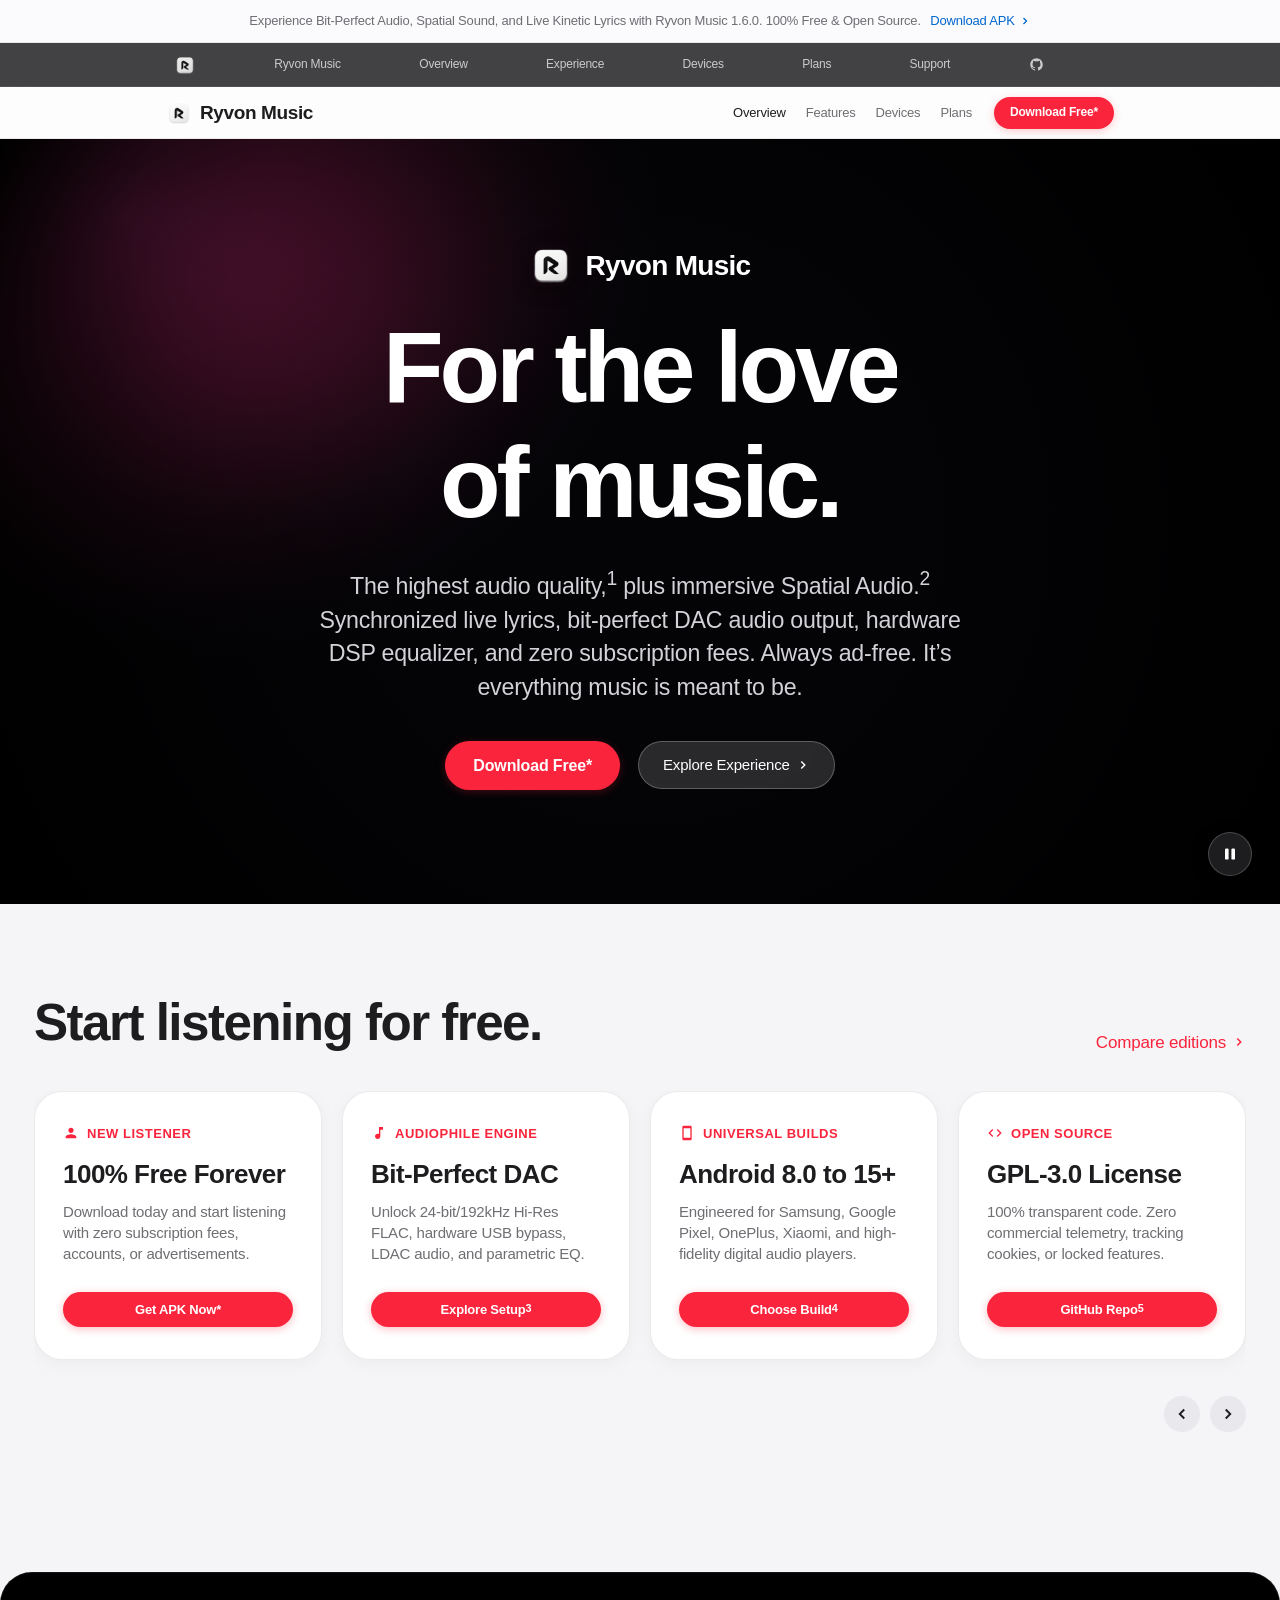
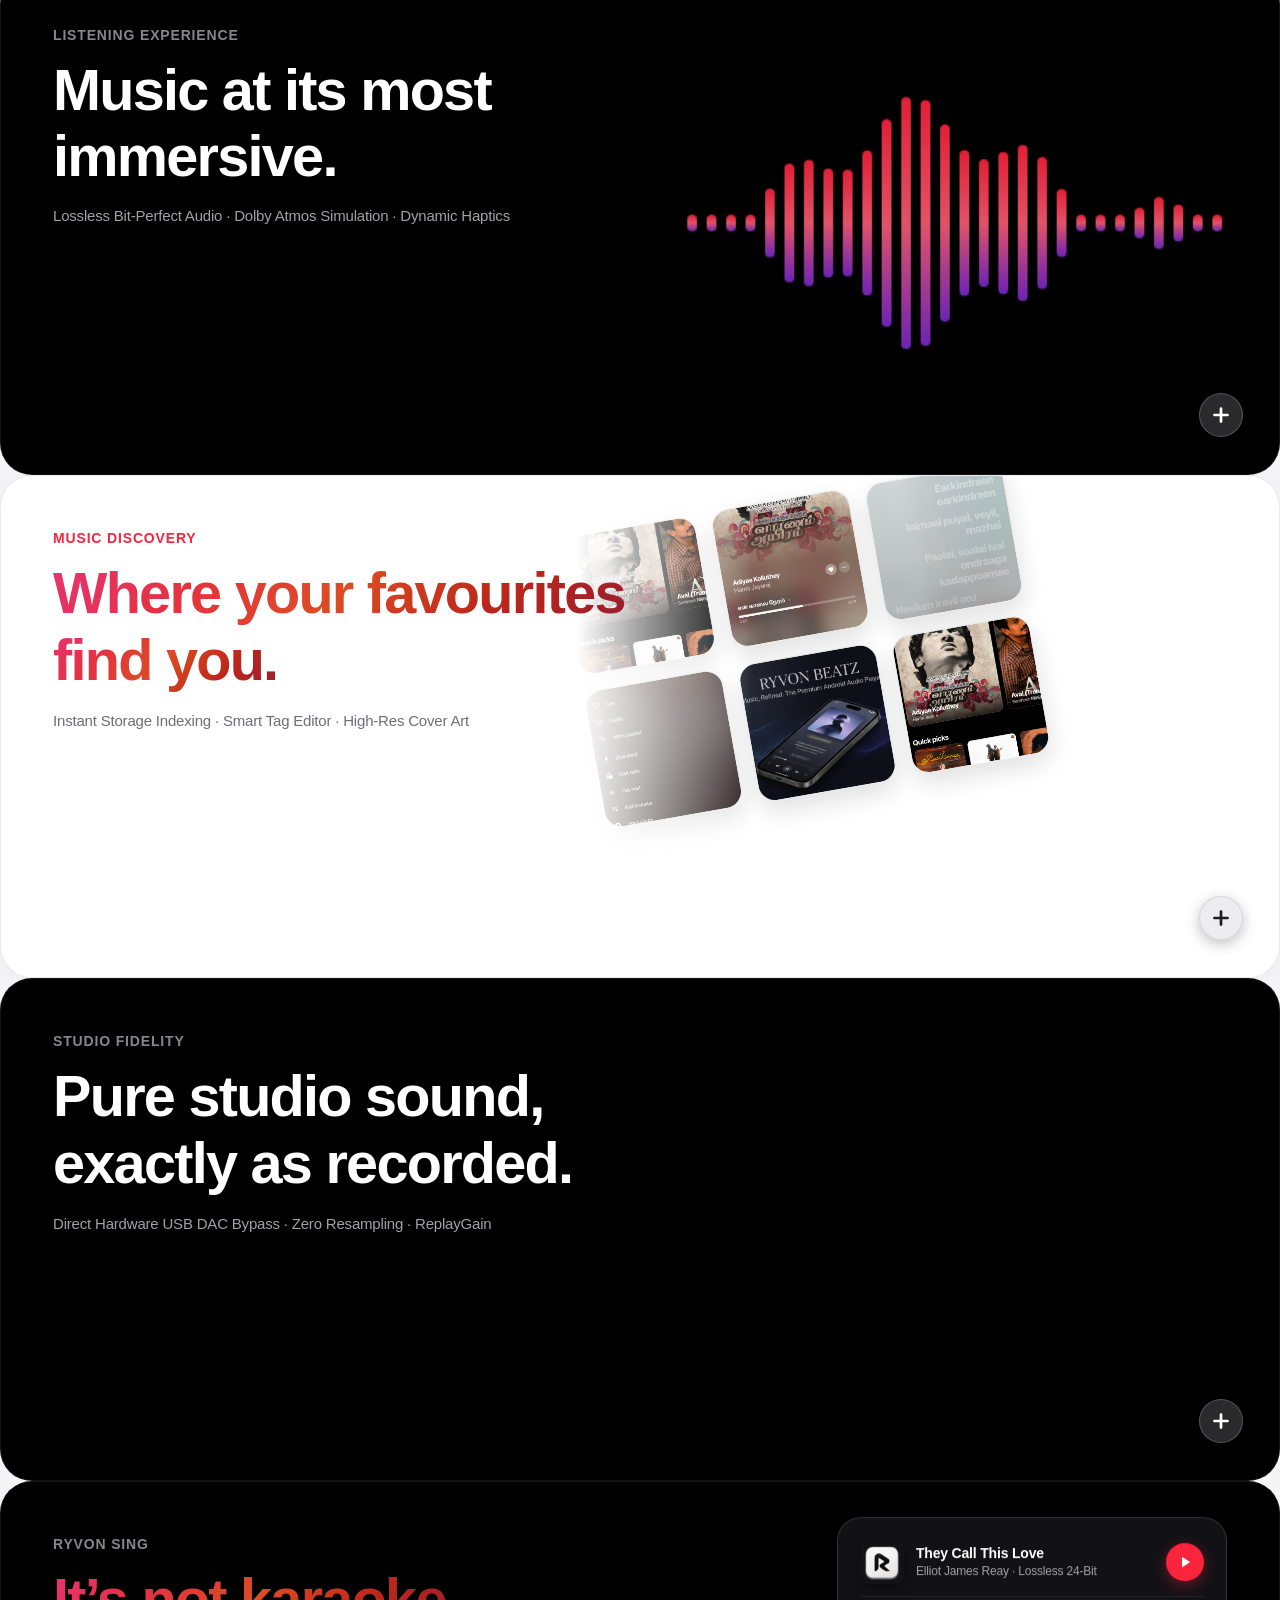
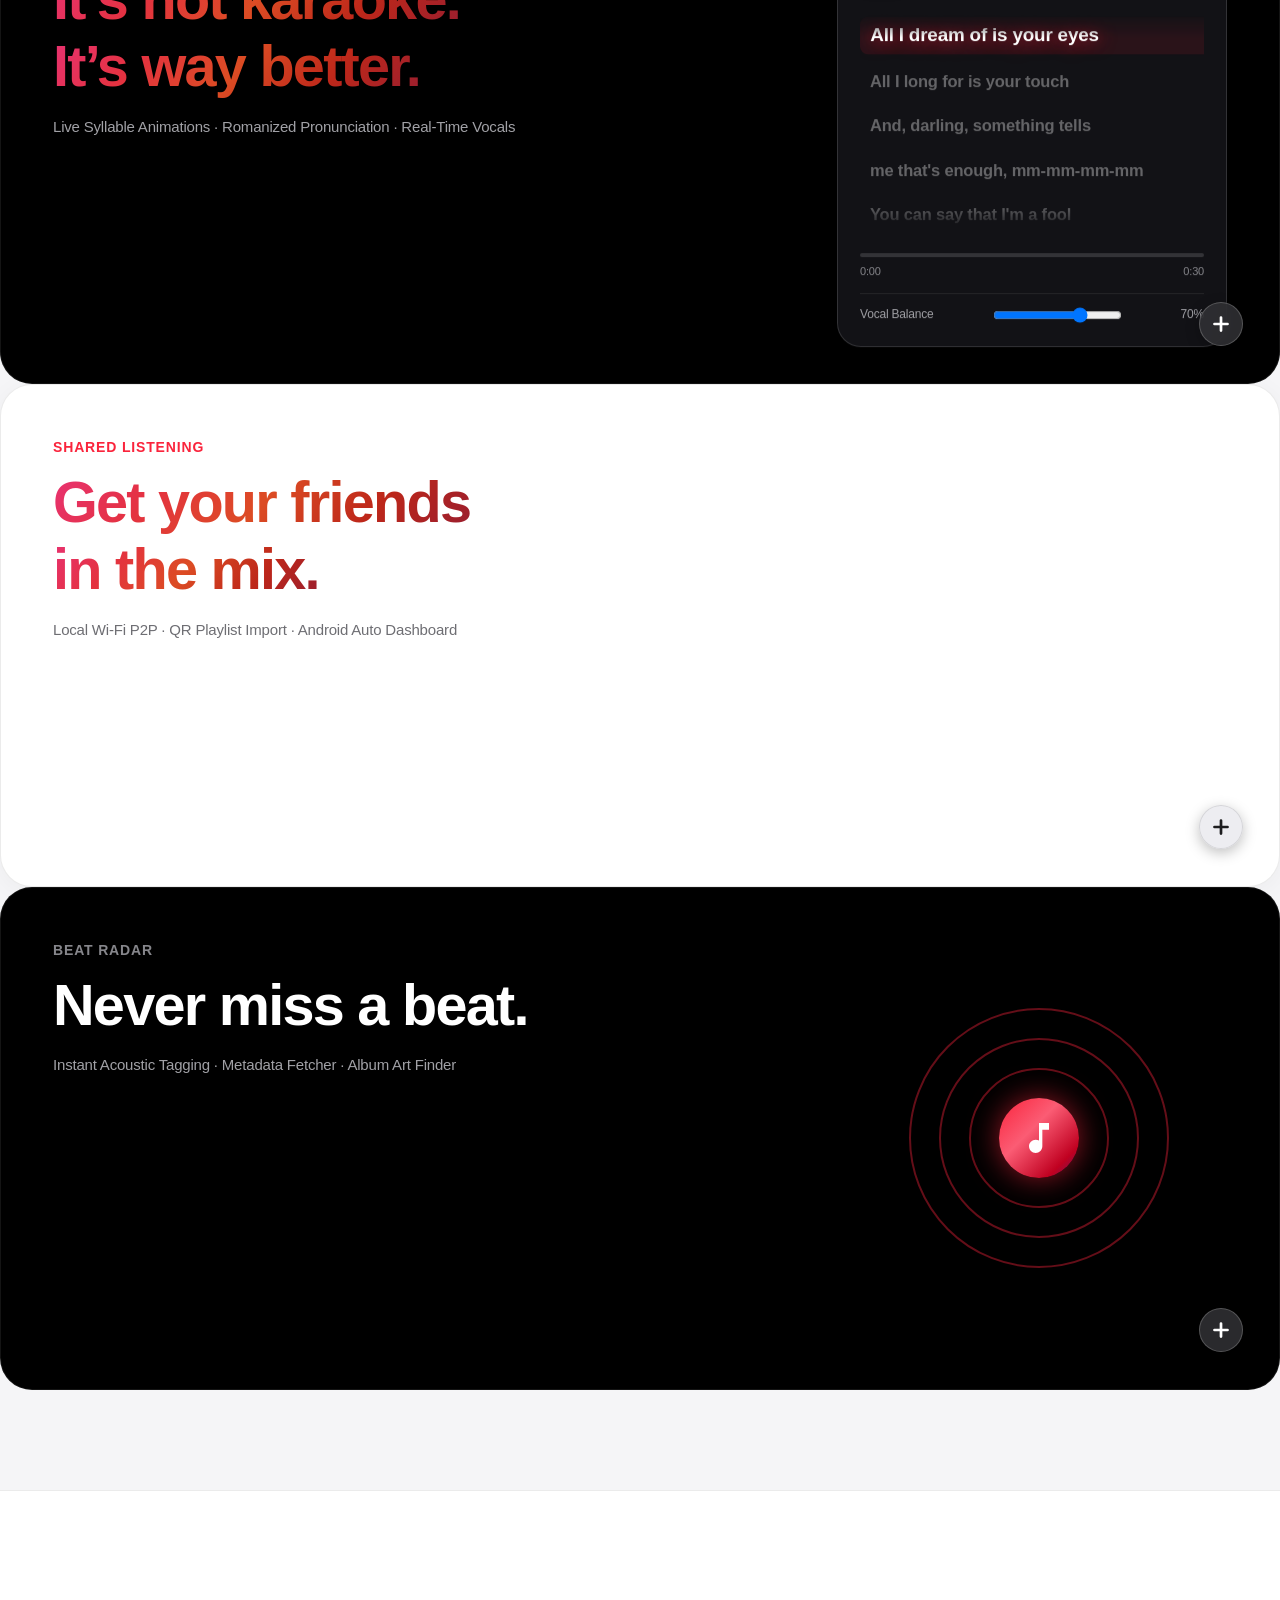
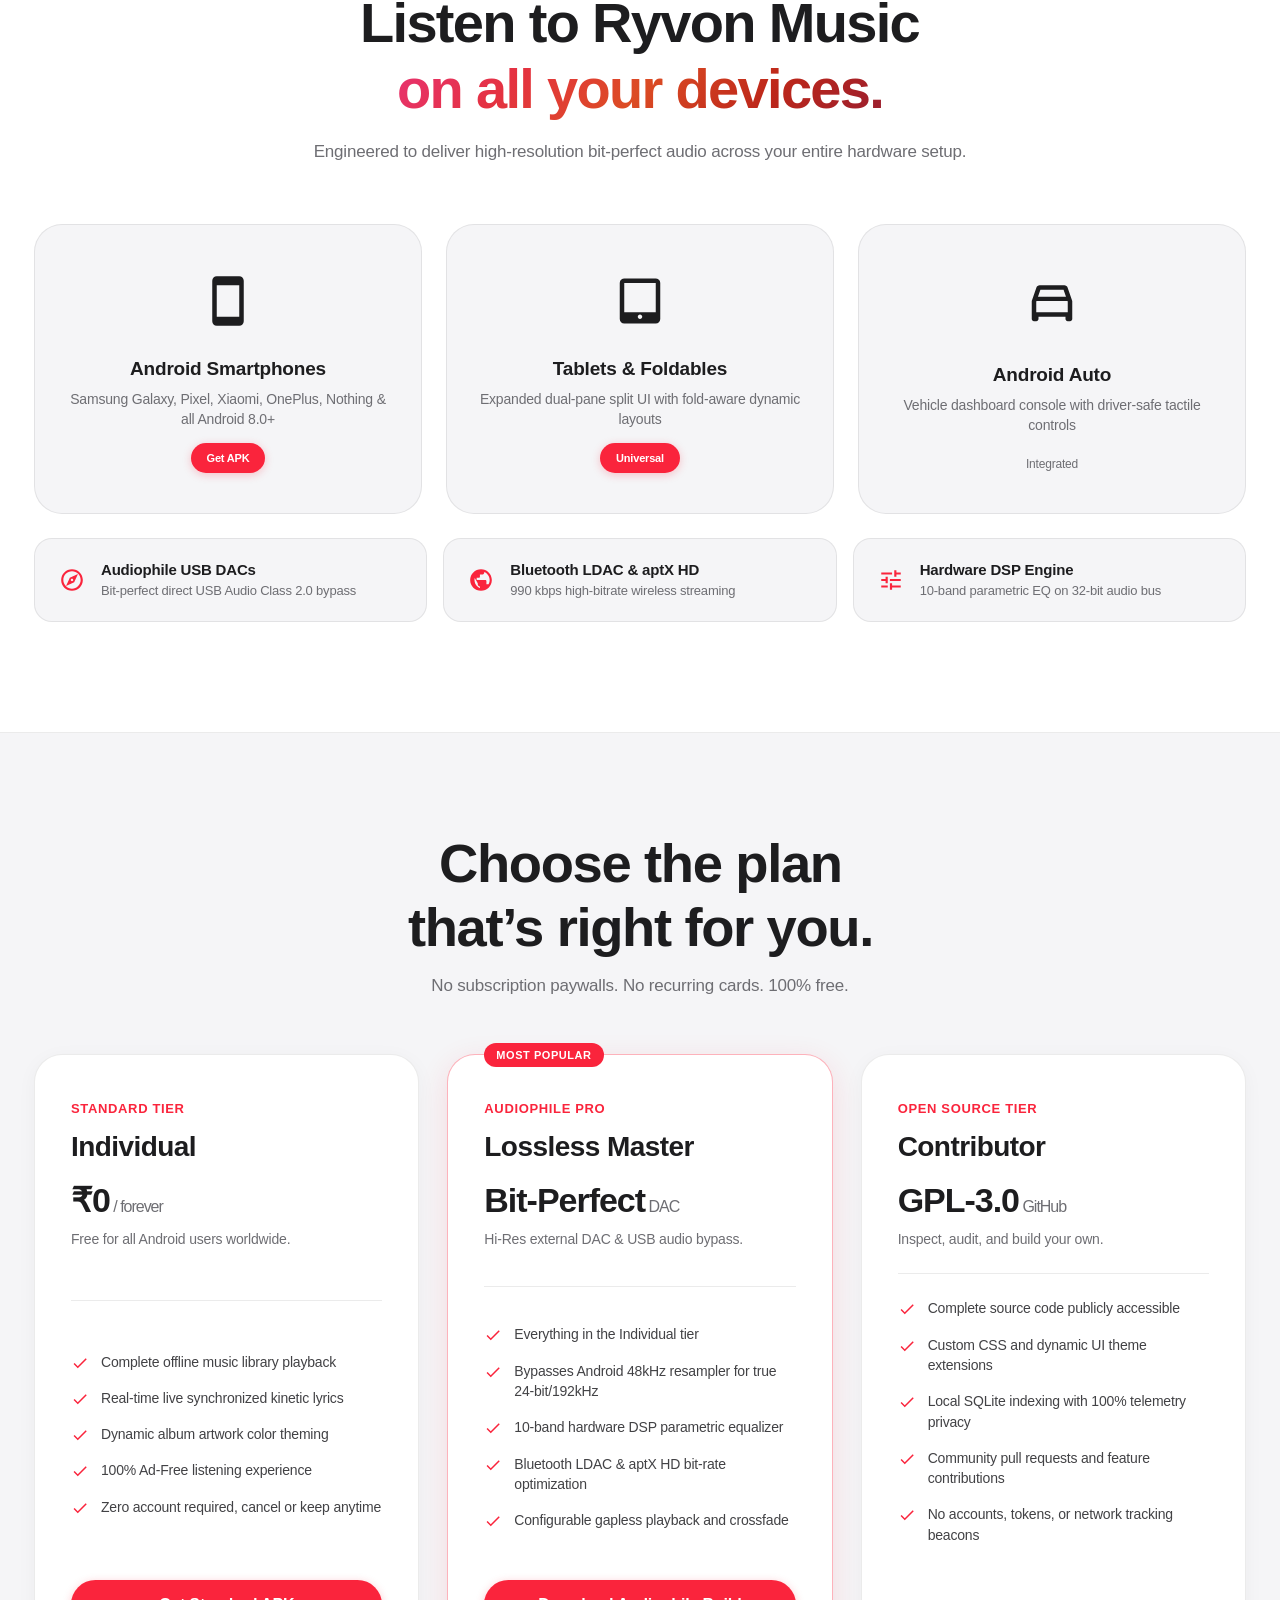
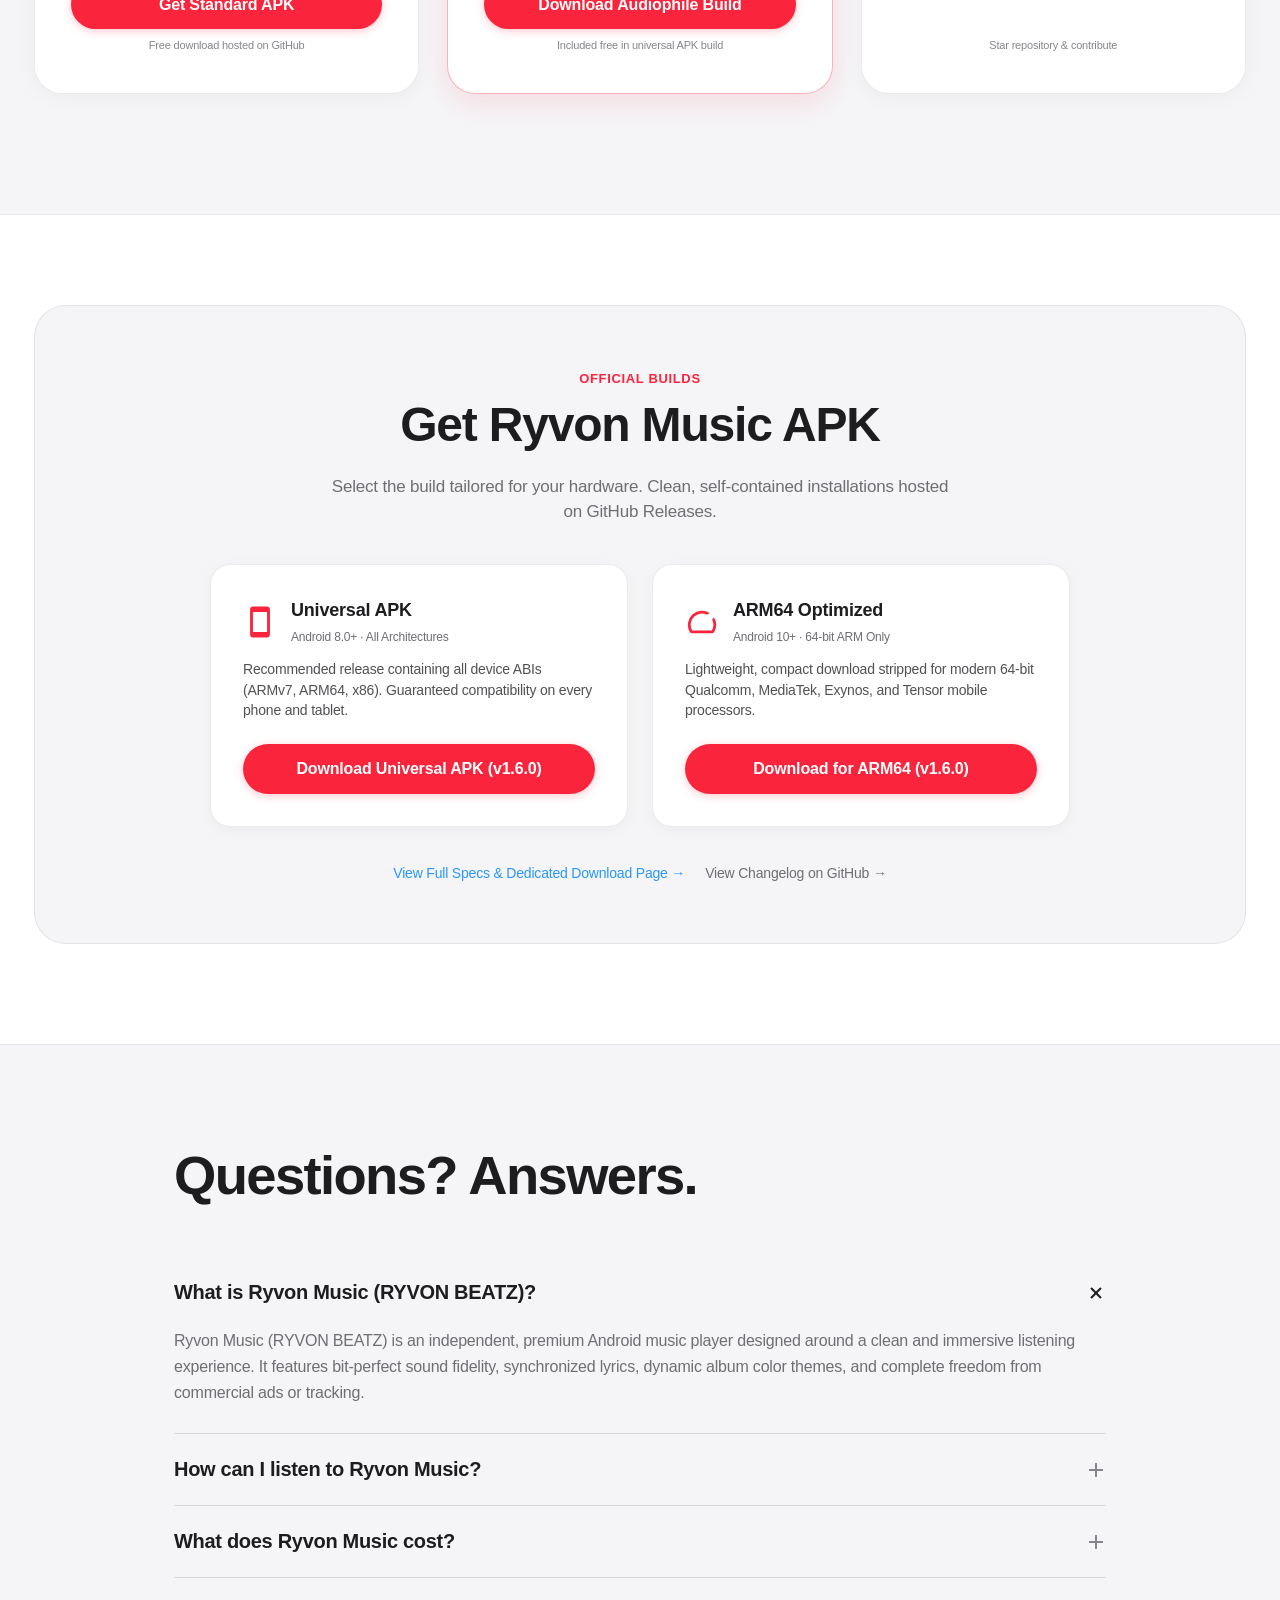
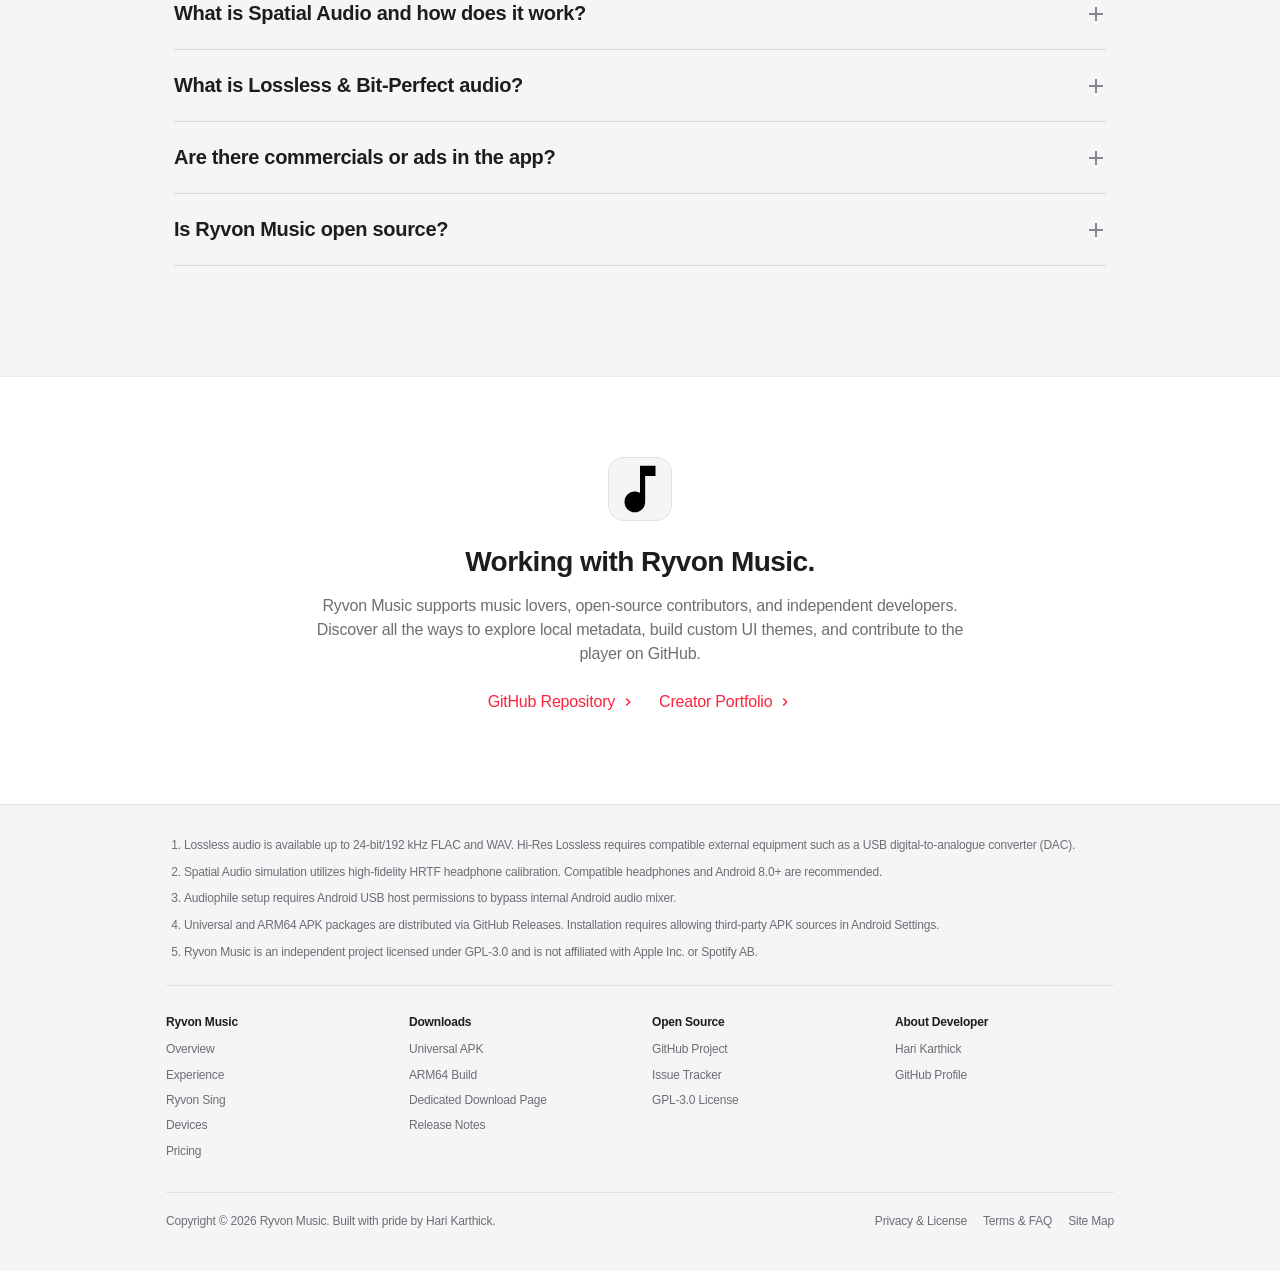
==== commit e2084789: "Remove audio playback and convert lyrics simulator to silent interactive preview" ====
--- a/index.html
+++ b/index.html
@@ -435,11 +435,8 @@
                                 <p class="tile-caption">Live Syllable Animations · Romanized Pronunciation · Real-Time Vocals</p>
                             </div>
 
-                            <!-- Interactive Lyrics Stage Simulator with Real Audio Playback -->
+                            <!-- Interactive Lyrics Stage Simulator (Ryvon Sing) -->
                             <div class="lyrics-stage">
-                                <!-- Hidden Native Audio Element -->
-                                <audio id="lyricsAudio" preload="auto" src="they_call_this_love.m4a"></audio>
-
                                 <div class="lyrics-track-info">
                                     <img src="logo.png" alt="Cover" class="lyrics-album-thumb">
                                     <div class="lyrics-meta">
@@ -447,7 +444,7 @@
                                         <div class="lyrics-artist">Elliot James Reay · Lossless 24-Bit</div>
                                     </div>
                                     <!-- Play / Pause Button -->
-                                    <button type="button" class="lyrics-play-btn" id="lyricsPlayBtn" aria-label="Play song" title="Play / Pause">
+                                    <button type="button" class="lyrics-play-btn" id="lyricsPlayBtn" aria-label="Play lyrics preview" title="Play / Pause">
                                         <svg class="icon-play" viewBox="0 0 24 24" fill="currentColor">
                                             <path d="M8 5v14l11-7z"/>
                                         </svg>
@@ -458,25 +455,25 @@
                                 </div>
 
                                 <div class="lyrics-stream" id="lyricsStream" role="region" aria-label="Synchronized lyrics">
-                                    <div class="lyrics-line" data-start="0.0" data-end="3.6" role="button" tabindex="0" title="Click to play this line">
+                                    <div class="lyrics-line" data-start="0.0" data-end="3.6" role="button" tabindex="0" title="Jump to this lyric">
                                         <span>All I dream of is your eyes</span>
                                     </div>
-                                    <div class="lyrics-line" data-start="3.6" data-end="7.6" role="button" tabindex="0" title="Click to play this line">
+                                    <div class="lyrics-line" data-start="3.6" data-end="7.6" role="button" tabindex="0" title="Jump to this lyric">
                                         <span>All I long for is your touch</span>
                                     </div>
-                                    <div class="lyrics-line" data-start="7.6" data-end="11.4" role="button" tabindex="0" title="Click to play this line">
+                                    <div class="lyrics-line" data-start="7.6" data-end="11.4" role="button" tabindex="0" title="Jump to this lyric">
                                         <span>And, darling, something tells</span>
                                     </div>
-                                    <div class="lyrics-line active" data-start="11.4" data-end="16.0" role="button" tabindex="0" title="Click to play this line">
+                                    <div class="lyrics-line active" data-start="11.4" data-end="16.0" role="button" tabindex="0" title="Jump to this lyric">
                                         <span>me that's enough, mm-mm-mm-mm</span>
                                     </div>
-                                    <div class="lyrics-line" data-start="16.0" data-end="20.2" role="button" tabindex="0" title="Click to play this line">
+                                    <div class="lyrics-line" data-start="16.0" data-end="20.2" role="button" tabindex="0" title="Jump to this lyric">
                                         <span>You can say that I'm a fool</span>
                                     </div>
-                                    <div class="lyrics-line" data-start="20.2" data-end="24.2" role="button" tabindex="0" title="Click to play this line">
+                                    <div class="lyrics-line" data-start="20.2" data-end="24.2" role="button" tabindex="0" title="Jump to this lyric">
                                         <span>And I don't know very much</span>
                                     </div>
-                                    <div class="lyrics-line" data-start="24.2" data-end="30.0" role="button" tabindex="0" title="Click to play this line">
+                                    <div class="lyrics-line" data-start="24.2" data-end="30.0" role="button" tabindex="0" title="Jump to this lyric">
                                         <span>But I think they call this love</span>
                                     </div>
                                 </div>
